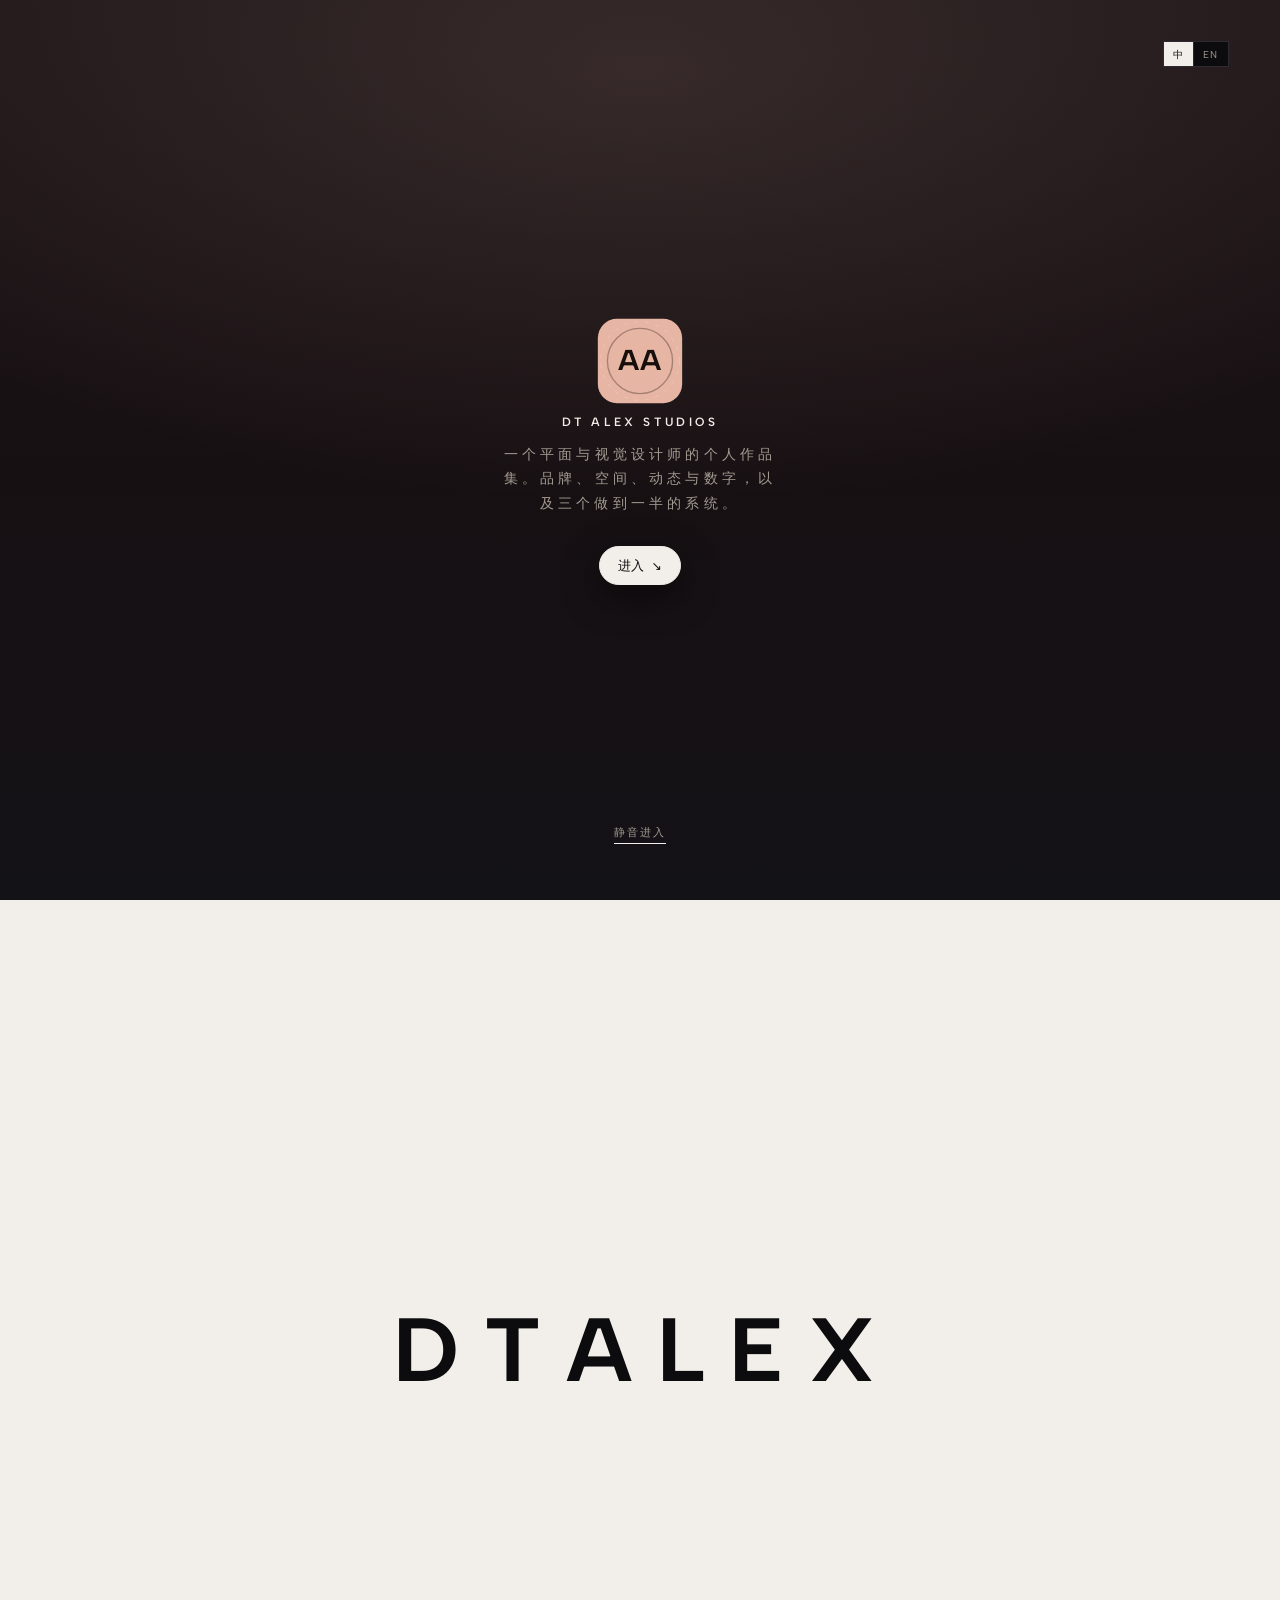
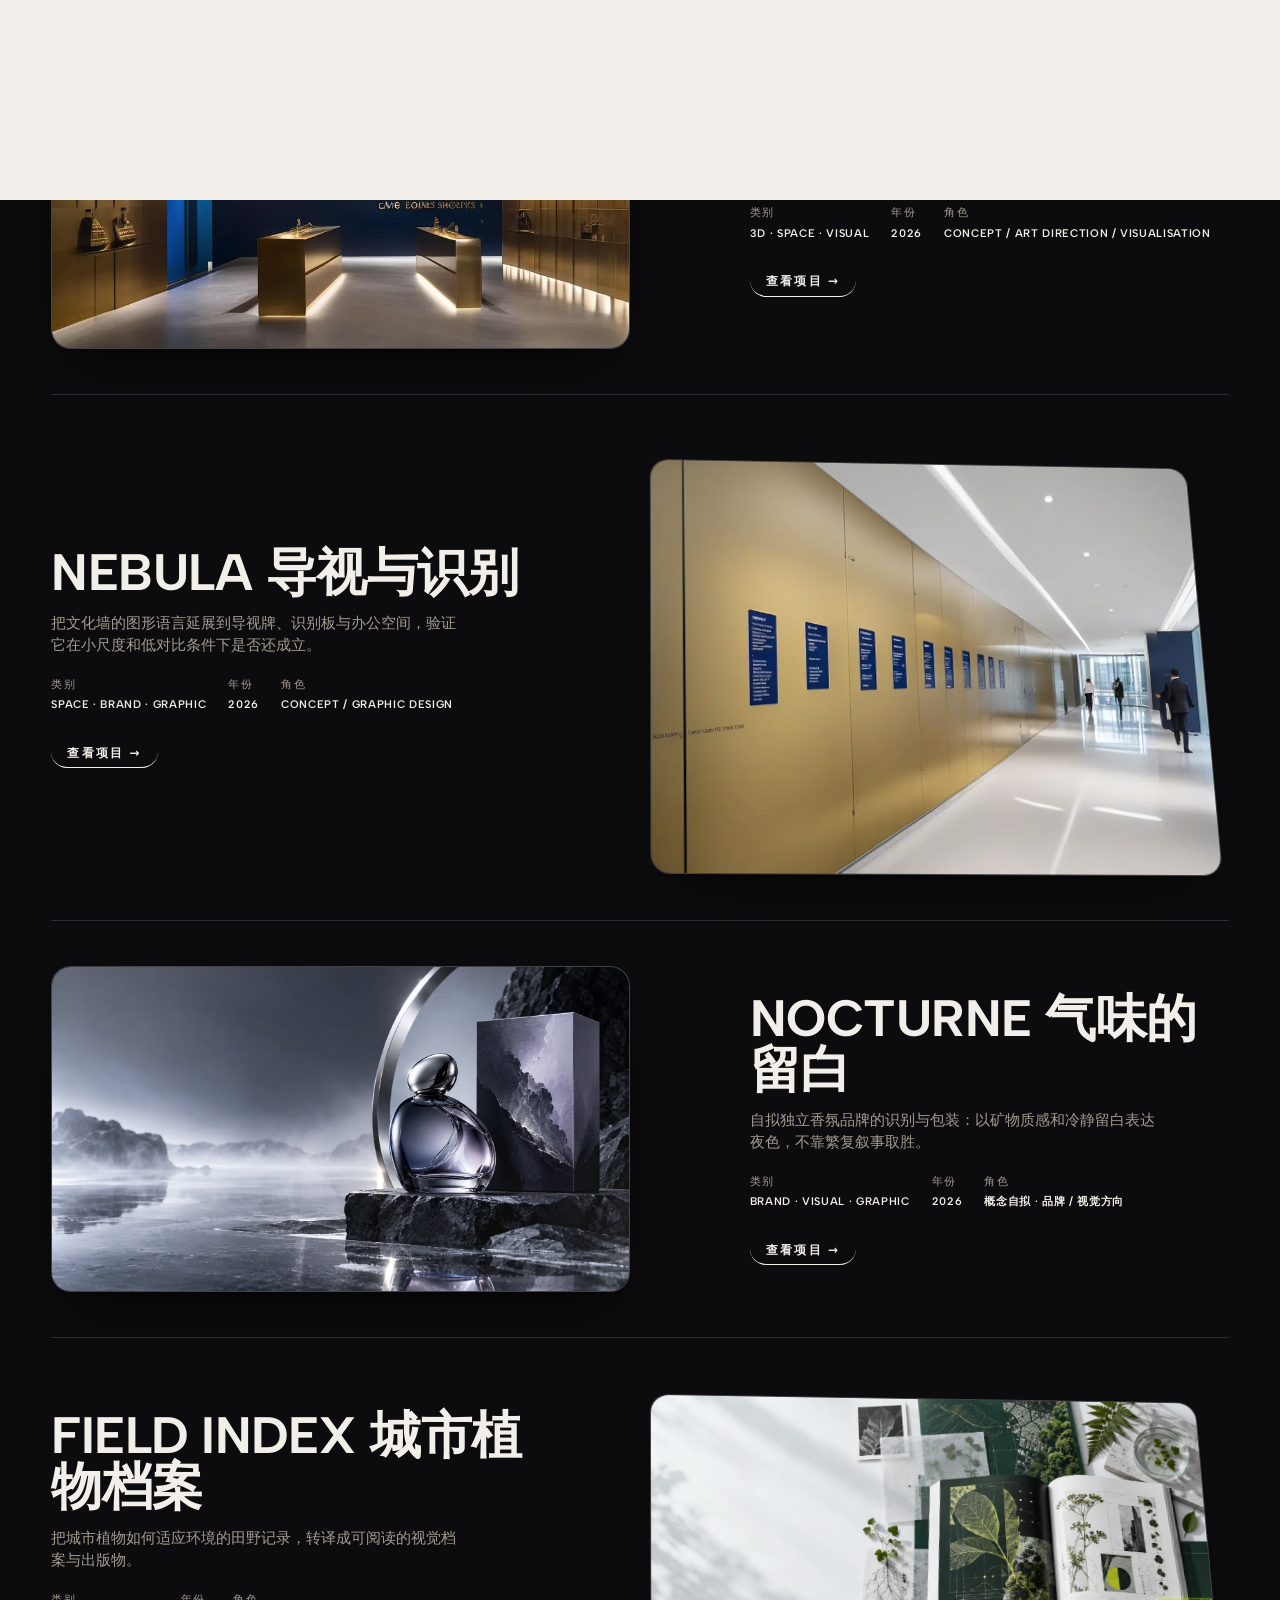
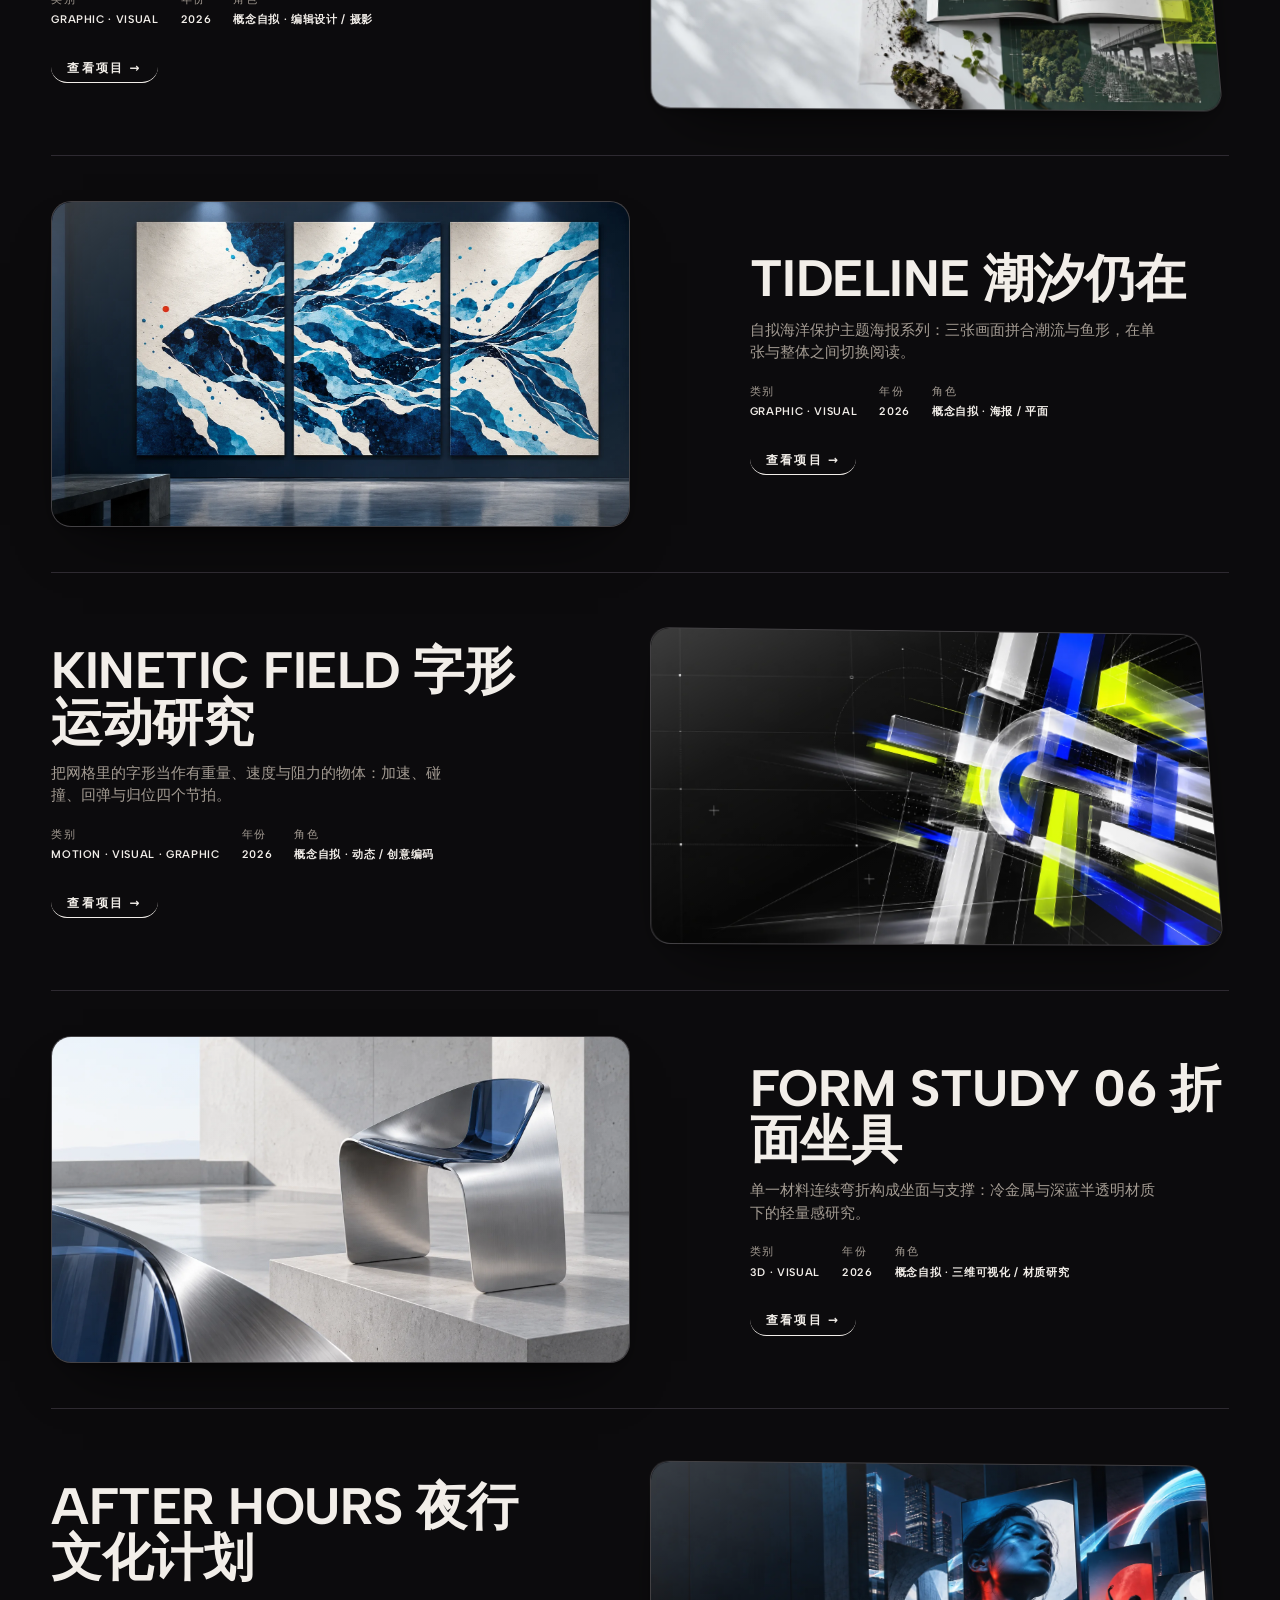
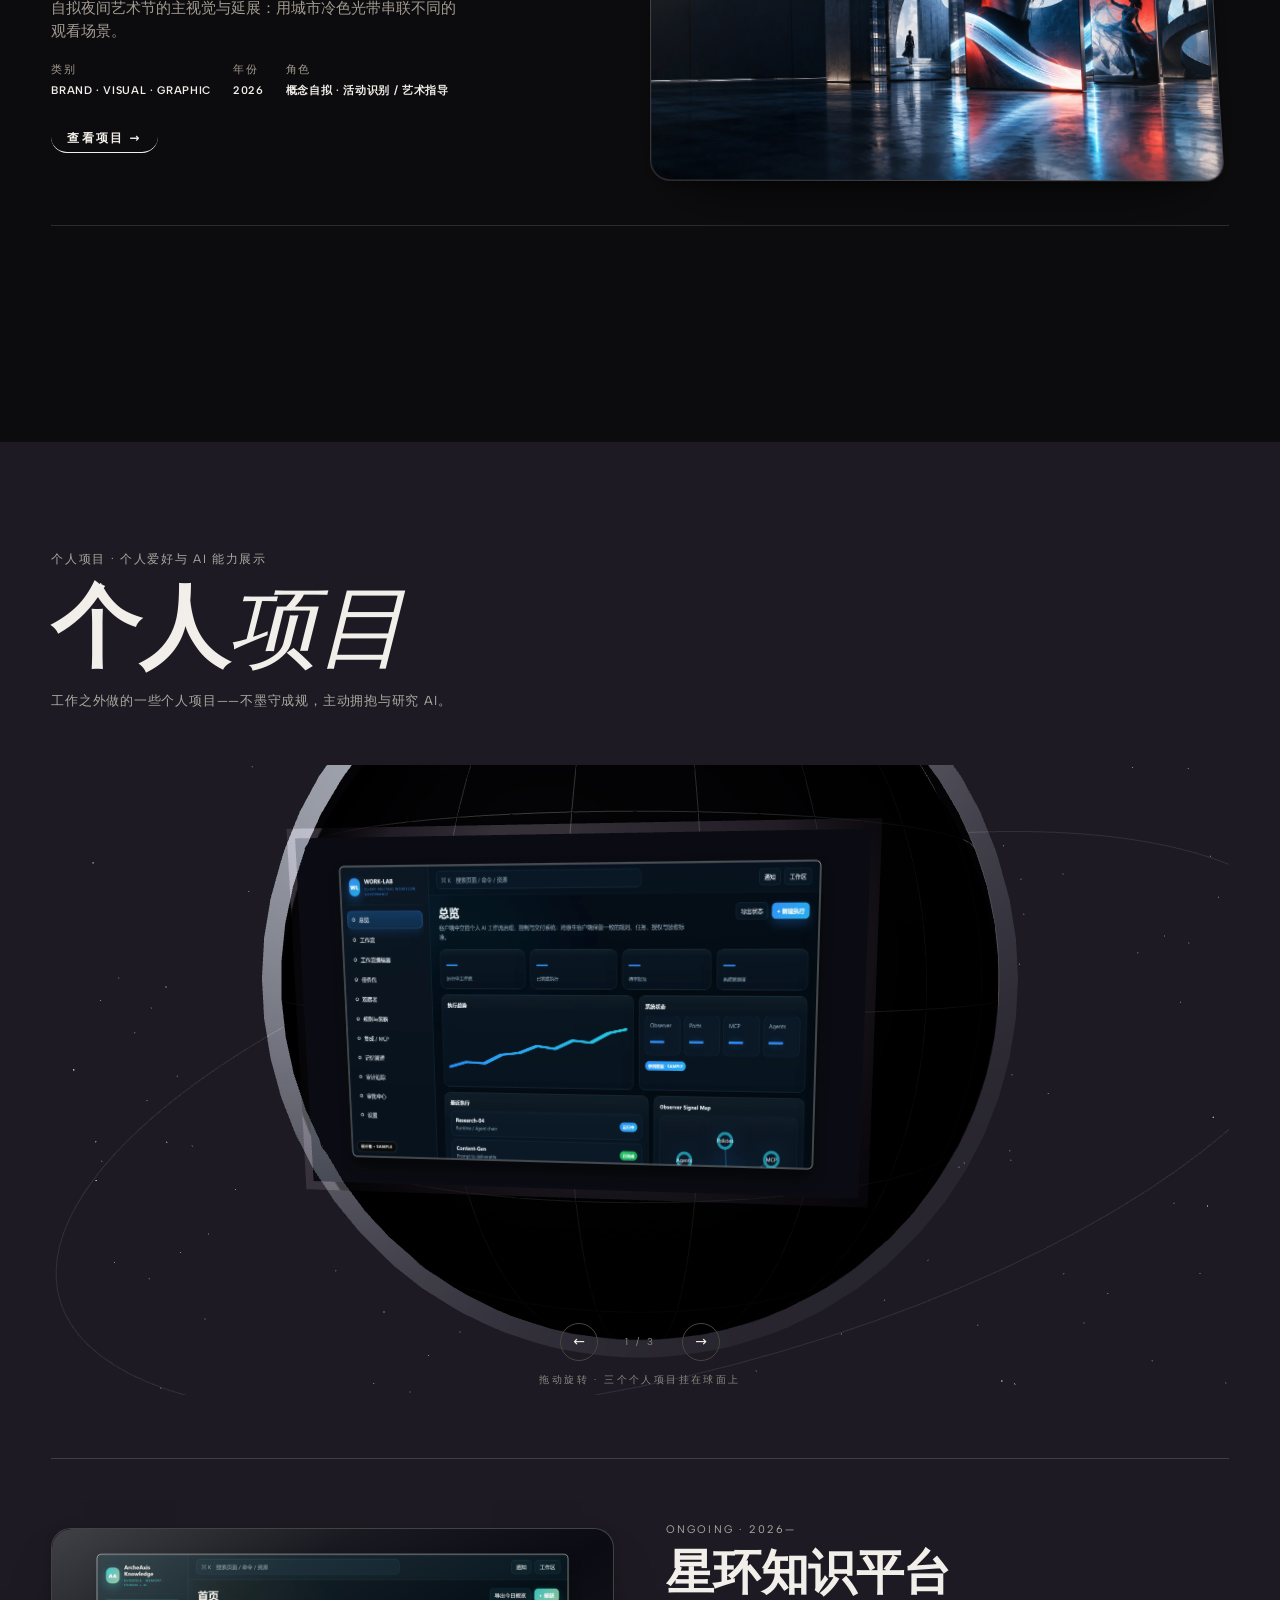
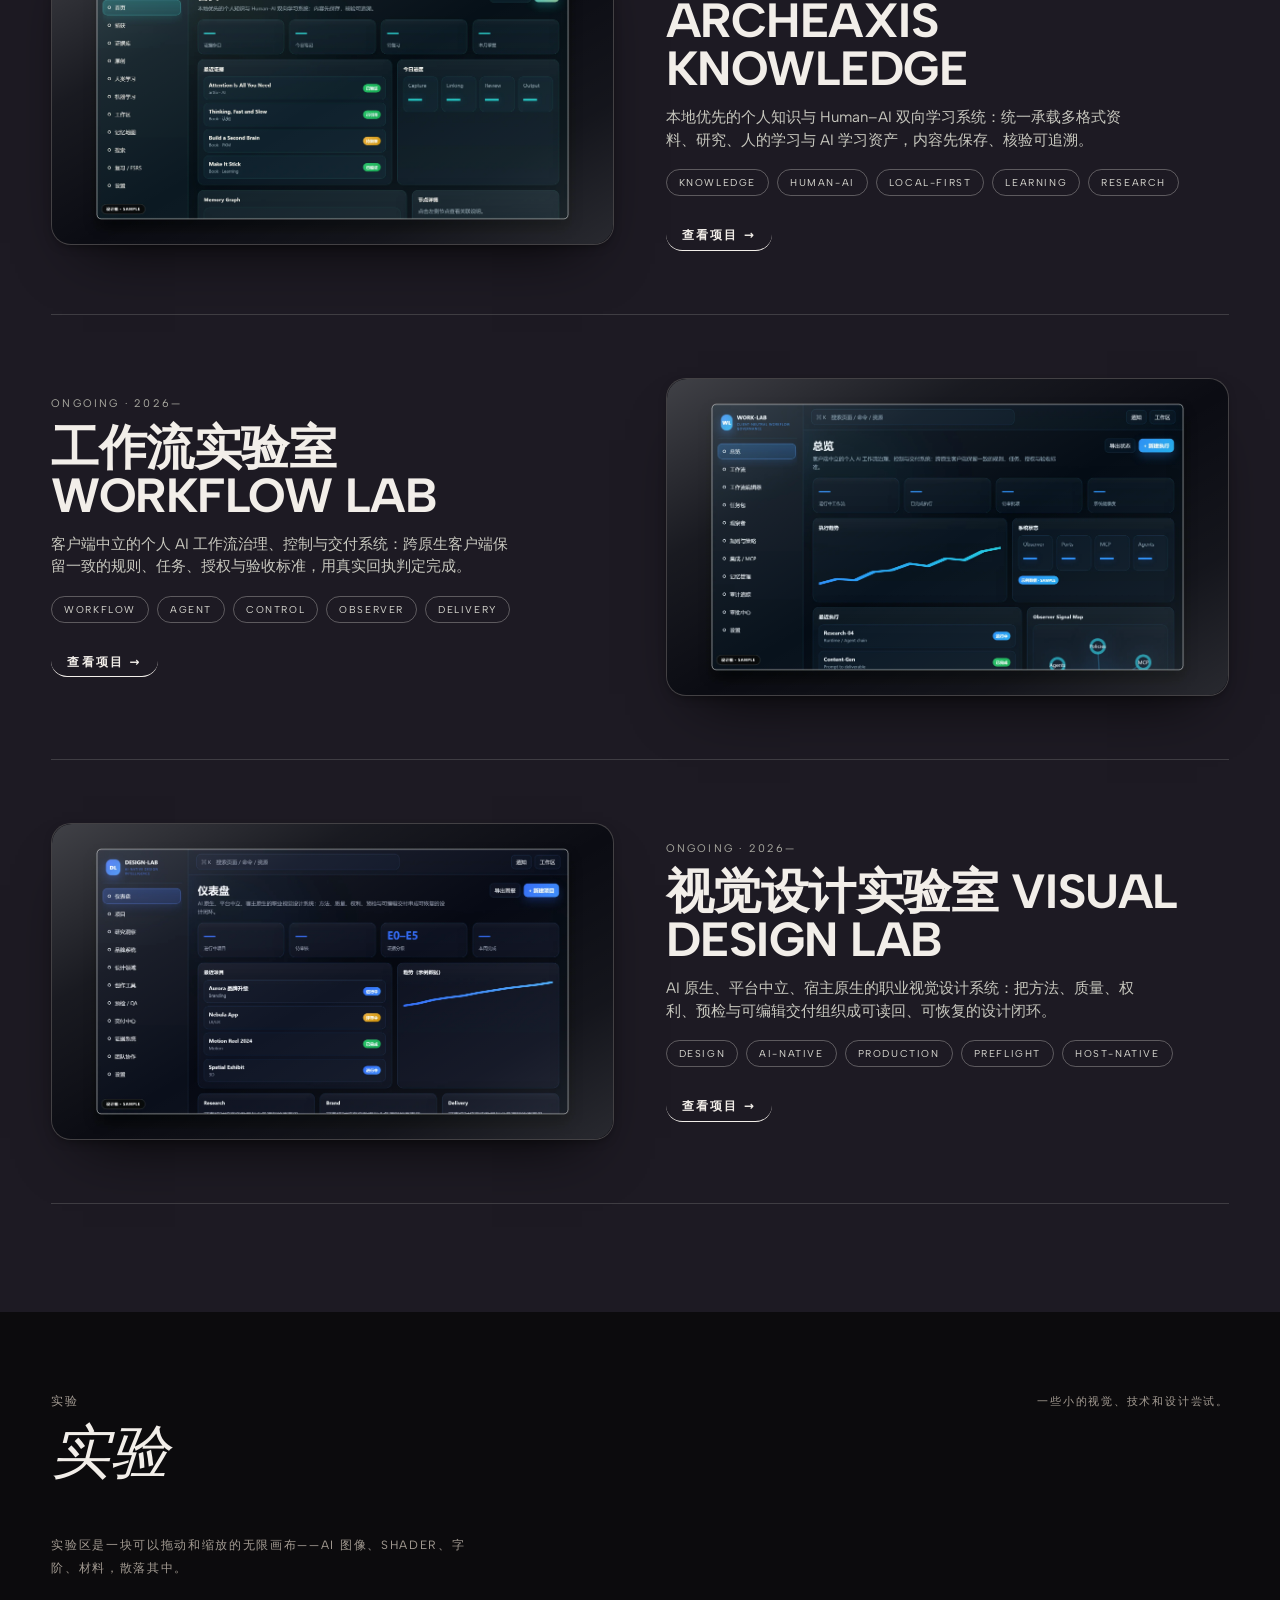
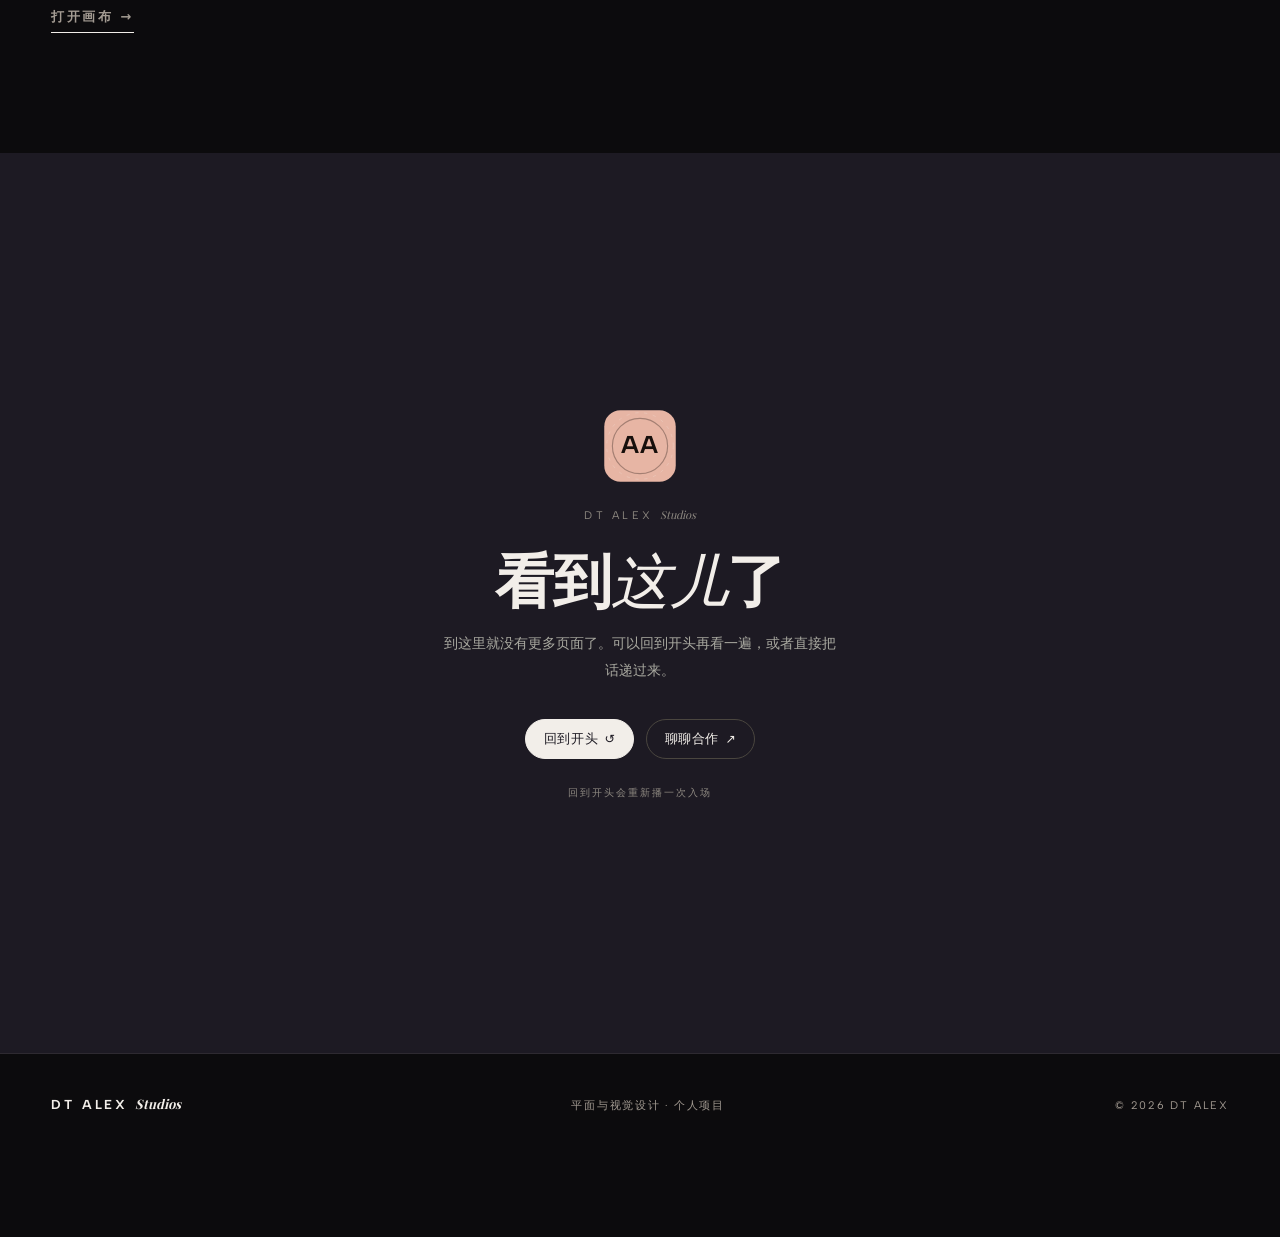
==== site-unseen/index.html @ 764a9a4c "作品集站点 site-unseen：纯静态首版 十个案例（三个自研系统 + 八个自定概念）共用一个详情渲染器，内容模型、 中英配对与素材真实尺寸集中在 js/data.js 单源；页面不引用任何外部子" ====
<!DOCTYPE html>
<html lang="zh-CN">
<head>
<meta charset="UTF-8" />
<meta name="viewport" content="width=device-width, initial-scale=1" />
<title>DT ALEX STUDIOS — Graphic &amp; Visual Design · Personal Portfolio</title>
<meta name="description" content="DT ALEX STUDIOS：平面与视觉设计作品集。品牌、平面、空间、动态与数字设计，以及 星环知识平台 ArcheAxis Knowledge / 工作流实验室 Workflow Lab / 视觉设计实验室 Visual Design Lab 三个个人项目。" />
  <meta property="og:type" content="website" />
  <meta property="og:site_name" content="DT ALEX STUDIOS" />
  <meta property="og:title" content="DT ALEX STUDIOS — Graphic &amp;amp; Visual Design · Personal Portfolio" />
  <meta property="og:description" content="DT ALEX STUDIOS — 平面与视觉设计师的作品集：品牌、平面、空间、动态与数字设计，另有 星环知识平台 ArcheAxis Knowledge / 工作流实验室 Workflow Lab / 视觉设计实验室 Visual Design Lab 三个自研系统。" />
  <meta name="twitter:card" content="summary" />
  <meta name="twitter:title" content="DT ALEX STUDIOS — Graphic &amp;amp; Visual Design · Personal Portfolio" />
  <meta name="twitter:description" content="DT ALEX STUDIOS — 平面与视觉设计师的作品集：品牌、平面、空间、动态与数字设计，另有 星环知识平台 ArcheAxis Knowledge / 工作流实验室 Workflow Lab / 视觉设计实验室 Visual Design Lab 三个自研系统。" />
<meta name="theme-color" content="#0C0B0D" />
<link rel="icon" href="data:image/svg+xml,%3Csvg xmlns='http://www.w3.org/2000/svg' viewBox='0 0 32 32'%3E%3Crect width='32' height='32' fill='%23f2eee9'/%3E%3Ctext x='16' y='22' font-family='Helvetica,Arial' font-size='15' font-weight='700' text-anchor='middle' fill='%23111'%3EDT%3C/text%3E%3C/svg%3E" />
<link rel="stylesheet" href="assets/fonts/fonts.css" />
<link rel="stylesheet" href="css/studios-unseen.css" />
<script src="js/lang-boot.js"></script>
</head>
<body>
  <noscript><div class="nojs">
    <p class="t-zh">这个作品集用脚本渲染作品清单与案例正文。禁用脚本时，可以直接从下面的链接进入各页：</p>
    <p class="t-en">This portfolio renders its work list and case text with JavaScript. With scripts disabled, you can still open the pages directly:</p>
    <ul>
      <li><a href="projects.html"><span class="t-zh">全部作品</span><span class="t-en">All work</span></a></li>
      <li><a href="project.html?id=aaos"><span class="t-zh">星环知识平台 ArcheAxis Knowledge</span><span class="t-en">ArcheAxis Knowledge</span></a></li>
      <li><a href="project.html?id=work-lab"><span class="t-zh">工作流实验室 Workflow Lab</span><span class="t-en">Workflow Lab</span></a></li>
      <li><a href="project.html?id=design-lab"><span class="t-zh">视觉设计实验室 Visual Design Lab</span><span class="t-en">Visual Design Lab</span></a></li>
      <li><a href="labs.html"><span class="t-zh">实验场</span><span class="t-en">Labs</span></a></li>
      <li><a href="about.html"><span class="t-zh">关于</span><span class="t-en">About</span></a></li>
      <li><a href="contact.html"><span class="t-zh">联系</span><span class="t-en">Contact</span></a></li>
    </ul>
  </div></noscript>

<a class="skip" href="#main"><span class="t-zh">跳到主要内容</span><span class="t-en">Skip to content</span></a>


<main id="main">
  <!-- HERO / WORLD -->
  <section class="hero" id="top" aria-label="DT ALEX World">
    <canvas id="stage" class="stage" aria-hidden="true"></canvas>
    <div class="world" id="world" aria-hidden="true"></div>
    <div class="hwords">
      <p class="kicker">Brand · Graphic · Space · Motion</p>
      <h1 class="display xl lockup">DT ALEX<br /><em>Studios</em></h1>
      <p class="hsub"><span class="t-zh">平面与视觉设计师</span><span class="t-en">Graphic &amp; Visual Designer</span></p>
      <div class="htags">
        <span class="htag">Graphic</span><span class="htag">Brand</span>
        <span class="htag">3D</span><span class="htag">Motion</span><span class="htag">Digital</span>
      </div>
      <div class="hcta">
        <a class="pill pill--solid" href="#work"><span class="t-zh">查看精选作品</span><span class="t-en">View selected work</span> <span class="pill__ic">↘</span></a>
        <span class="hint"><span class="t-zh">拖动以浏览</span><span class="t-en">Drag to explore</span></span>
      </div>
    </div>
    <!-- 底部居中描边跑马灯：三份相同文案，平移 1/3 无缝接上。
         每份内部仍走 t-zh/t-en 配对，否则 EN 模式下会漏出中文。 -->
    <a class="hero__marquee" href="labs.html" aria-label="实验场 / Labs">
      <span class="mq" aria-hidden="true">
        <span><span class="t-zh">实验场 · 3D 与动态研究</span><span class="t-en">Labs · 3D &amp; motion studies</span></span>
        <span><span class="t-zh">实验场 · 3D 与动态研究</span><span class="t-en">Labs · 3D &amp; motion studies</span></span>
        <span><span class="t-zh">实验场 · 3D 与动态研究</span><span class="t-en">Labs · 3D &amp; motion studies</span></span>
      </span>
    </a>
  </section>
  <section class="sec" aria-label="Statement" style="padding-top:60px">
    <div class="wrap">
      <h2 class="display m" data-reveal><span class="t-zh">平面与<br /><em>视觉设计</em></span><span class="t-en">Graphic &amp;<br /><em>Visual Design</em></span></h2>
      <div style="display:flex;flex-wrap:wrap;gap:20px;justify-content:space-between;margin-top:30px">
        <p class="tag" style="max-width:46ch;line-height:1.9" data-reveal><span class="t-zh">品牌、平面、空间与部分数字设计。工作之外研究 3D、动态影像、软件与 AI。</span><span class="t-en">Brand, graphic, spatial and part of digital design. Outside work I study 3D, motion imagery, software and AI.</span></p>
        <p class="meta" data-reveal><span class="t-zh">现居中国 · 面向全球工作 · 2026</span><span class="t-en">Based in China · Working worldwide · 2026</span></p>
      </div>
    </div>
  </section>

  <!-- SELECTED WORK -->
  <section class="sec sw" id="work" aria-label="Selected work">
    <div class="wrap head" data-reveal>
      <div>
        <div class="tag"><span class="t-zh">精选作品</span><span class="t-en">Selected Work</span></div>
        <h2 class="display l" style="margin-top:10px"><span class="t-zh">精选<em>作品</em></span><span class="t-en">Selected <em>Work</em></span></h2>
      </div>
      <p class="meta"><span id="swCount">08</span> <span class="t-zh">个项目 · 2026</span><span class="t-en">projects · 2026</span></p>
    </div>
    <div class="wrap" id="swList"></div>
  </section>

  <!-- PERSONAL PROJECTS -->
  <section class="personal" id="projects" aria-label="Personal projects">
    <div class="wrap" style="padding-top:clamp(80px,12vh,140px)">
      <div data-reveal>
        <div class="tag" style="color:#A9A9A0"><span class="t-zh">个人项目 · 个人爱好与 AI 能力展示</span><span class="t-en">Personal Projects · hobby &amp; AI capability</span></div>
        <h2 class="display l" style="margin:10px 0 22px"><span class="t-zh">个人<em>项目</em></span><span class="t-en">Personal <em>Projects</em></span></h2>
        <p class="pnote"><span class="t-zh">工作之外做的一些个人项目——不墨守成规，主动拥抱与研究 AI。</span><span class="t-en">Things I make outside my design work — unwilling to follow convention, actively embracing and studying AI.</span></p>
      </div>
      <div class="porbit" id="porbit">
        <canvas id="psphere" class="psphere" aria-hidden="true"></canvas>
        <div class="porbit__nav">
          <button type="button" class="orbbtn" id="orbPrev" aria-label="上一个项目">←</button>
          <span class="orbidx" id="orbIdx" aria-live="polite">1 / 3</span>
          <button type="button" class="orbbtn" id="orbNext" aria-label="下一个项目">→</button>
        </div>
        <p class="porbit__hint"><span class="t-zh">拖动旋转 · 三个个人项目挂在球面上</span><span class="t-en">Drag to rotate · the three personal projects sit on the sphere</span></p>
      </div>
    </div>
    <div class="wrap" style="padding-bottom:clamp(80px,12vh,140px)"><div id="personalList"></div></div>
  </section>

  <!-- EXPERIMENTS TEASER -->
  <section class="sec" aria-label="Experiments" style="padding:80px 0 120px">
    <div class="wrap head" data-reveal>
      <div>
        <div class="tag"><span class="t-zh">实验</span><span class="t-en">Experiments</span></div>
        <h2 class="display m" style="margin-top:10px"><span class="t-zh"><em>实验</em></span><span class="t-en"><em>Experiments</em></span></h2>
      </div>
      <p class="meta"><span class="t-zh">一些小的视觉、技术和设计尝试。</span><span class="t-en">Small visual, technical and design attempts.</span></p>
    </div>
    <div class="wrap" data-reveal>
      <p class="tag" style="max-width:52ch;line-height:1.9"><span class="t-zh">实验区是一块可以拖动和缩放的无限画布——AI 图像、Shader、字阶、材料，散落其中。</span><span class="t-en">The experiment area is an infinite canvas you can drag and zoom — AI imagery, shaders, type scales and materials scattered across it.</span></p>
      <p style="margin-top:26px"><a class="navbtn" style="font-size:13px;letter-spacing:.2em;text-transform:uppercase;font-weight:600;border-bottom:1px solid var(--ink);padding-bottom:6px" href="labs.html"><span class="t-zh">打开画布 →</span><span class="t-en">Open the canvas →</span></a></p>
    </div>
  </section>
  <!-- 结束页：与开屏门同一套构图，可循环回到开头 -->
  <section class="coda" id="coda" aria-label="结束页">
    <div class="coda__inner" data-reveal>
      <svg class="gate__mark" viewBox="0 0 96 96" role="img" aria-label="DT ALEX STUDIOS">
        <rect x="4" y="4" width="88" height="88" rx="20" fill="#E7B5A4"/>
        <circle cx="48" cy="48" r="34" fill="none" stroke="#170F0C" stroke-width="1.4" opacity=".32"/>
        <circle cx="48" cy="48" r="41" fill="none" stroke="#F2EEE9" stroke-width="1" opacity=".28" stroke-dasharray="4 7"/>
        <text x="48" y="57" text-anchor="middle" font-family="Albert Sans,Helvetica,Arial,sans-serif" font-size="30" font-weight="700" fill="#170F0C" letter-spacing="1">AA</text>
      </svg>
      <p class="coda__k">DT ALEX <em>Studios</em></p>
      <h2 class="display m coda__t"><span class="t-zh">看到<em>这儿</em>了</span><span class="t-en">That&rsquo;s <em>the end</em></span></h2>
      <p class="coda__p"><span class="t-zh">到这里就没有更多页面了。可以回到开头再看一遍，或者直接把话递过来。</span><span class="t-en">Nothing past this point. Go back to the start and walk through it again, or just send the word over.</span></p>
      <div class="coda__acts">
        <button type="button" class="pill pill--solid" id="codaReplay"><span class="t-zh">回到开头</span><span class="t-en">Back to start</span> <span class="pill__ic" aria-hidden="true">↺</span></button>
        <a class="pill" href="contact.html"><span class="t-zh">聊聊合作</span><span class="t-en">Start a conversation</span> <span class="pill__ic" aria-hidden="true">↗</span></a>
      </div>
      <p class="coda__hint"><span class="t-zh">回到开头会重新播一次入场</span><span class="t-en">Back to start replays the opening</span></p>
    </div>
  </section>
</main>

<footer class="foot">
  <p class="fbrand">DT ALEX <em>Studios</em></p>
  <p class="fmeta"><span class="t-zh">平面与视觉设计 · 个人项目</span><span class="t-en">Graphic &amp; Visual Design · Personal Projects</span></p>
  <p class="fmeta">© 2026 DT ALEX</p>
</footer>

<script src="assets/js/vendor/three.min.js"></script>
<script src="js/data.js"></script>
<script src="js/en-copy.js"></script>
<script src="js/core.js"></script>
<script src="js/scene.js"></script>
<script>
(function () {
  "use strict";
  var D = window.DTS, H = window.DT, L = H.L;

  /* ---------- HERO 舞台：WebGL 优先，失败则回退 CSS 2.5D ---------- */
  /* 一列**叠放**的苹果玻璃卡片，像桌上一摞文件：
     卡片叠加在一块、放大、横向占据一半为止。
     这里只给参数，位置由 scene.js 的 place() 算：
     cx 列中心 · top/bottom 列的上下边界 · wFrac 单张占屏宽（0.46 ≈ 半屏）
     · overlap 每张被上一张压住的比例 · zStep 前后间距（必须 > 厚度，否则后一张
       的本体会穿过前一张的画面）· depth 厚度 · radius 圆角。
     overlap 0.70 是"上下间距再大一点"后的解：卡高 349px、每张露出 105px
     （原来 0.76 只露 88px）。depth 0.18 + zStep 0.30：厚度加倍，前后间距必须
     大于厚度，否则后一张的本体会穿过前一张的画面。
     wMax 0.48 是抽出那张的横向天花板：命中那张会被抬到整摞最前面、放大 14%、
     带过冲和倾角，指针视差还会把它往屏外推——实测不夹的话最右一张出画 16px、
     最上一张顶进 60px 的导航条。夹在 48% 后左右各留十几像素，"更近"交给
     深度、倾角、接触阴影和扫光去表达。指针换到别张时它自己蓄力、再插回列里。
     没进英雄场的两张仍在作品列表、索引层和详情页里。 */
  var HERO_COLUMN = { n: 5, cx: 0.745, top: 0.08, bottom: 0.915,
                      wFrac: 0.46, wMax: 0.465, overlap: 0.70,
                      zStep: 0.30, depth: 0.18, radius: 0.16 };

  var stageItems = (function () {
    var seen = {}, picks = [];
    /* 英雄场不进 NEBULA 导视那张空间渲染。
       案例本身照旧（列表、索引、详情页都在），只是不进英雄场。 */
    var OFF_STAGE = { "nebula-wayfinding": 1 };
    D.work.forEach(function (w) {
      if (OFF_STAGE[w.slug] || !w.cover || seen[w.cover]) return;
      seen[w.cover] = 1; picks.push(w);
    });
    return picks.slice(0, HERO_COLUMN.n).map(function (w) {
      /* 比例按图片真实尺寸算，不写死 16/9：现在这五张恰好都是 16:9，写死看不出来，
         但换一张别的比例的封面进英雄场就会静默裁切（CSS 回退那套已经先踩了，见下）。 */
      var dim = (D.IMGDIM && D.IMGDIM[w.cover]) || null;
      return { src: D.M(w.cover), ar: dim ? dim[0] / dim[1] : 16 / 9 };
    });
  })();
  /* 交给 core 的预加载清单：进度条显示的就是这几张 Hero 贴图的真实完成数 */
  window.DT_PRELOAD = stageItems.map(function (i) { return i.src; });

  var hero = document.querySelector(".hero");
  var webglOn = false;
  try {
    if (window.DTSCENE && stageItems.length) {
      DTSCENE.start({ host: hero, canvas: document.getElementById("stage"),
                      items: stageItems, column: HERO_COLUMN });
      webglOn = true;
    }
  } catch (e) { webglOn = false; }

  if (webglOn) {
    hero.classList.add("webgl-on");
  } else {
    /* CSS 回退：保留原 2.5D 浮层 */
    var world = document.getElementById("world");
    var spots = [
      { left: "56%", top: "7%",  w: "17vw", r: -5, z: 2 },
      { left: "79%", top: "28%", w: "14vw", r: 4,  z: 3 },
      { left: "7%",  top: "5%",  w: "15vw", r: 6,  z: 1 },
      { left: "70%", top: "63%", w: "16vw", r: -4, z: 2 },
      { left: "84%", top: "84%", w: "12vw", r: 5,  z: 1 },
      { left: "3%",  top: "80%", w: "13vw", r: -7, z: 1 }
    ];
    var items = [];
    var seenC = {};
    D.work.forEach(function (w) { if (w.cover && !seenC[w.cover]) { seenC[w.cover] = 1; items.push(w); } });
    items.slice(0, 6).forEach(function (it, i) {
      var s = spots[i % spots.length];
      var el = document.createElement("div");
      el.className = "wo";
      /* 框按图片真实比例留，不写死 4/3：封面基本都是 16:9，套进 4:3 的框再
         object-fit:cover，等于上下各切掉一块（可见高度只剩 75%）。*/
      var dim = (D.IMGDIM && D.IMGDIM[it.cover]) || null;
      var ar = dim ? (dim[0] / dim[1]).toFixed(4) : "1.7778";
      el.style.cssText = "left:" + s.left + ";top:" + s.top + ";width:" + s.w + ";aspect-ratio:" + ar + ";z-index:" + s.z;
      el.dataset.rot = s.r; el.dataset.depth = (s.z || 1);
      el.innerHTML = '<img src="' + D.M(it.cover) + '" alt="" loading="lazy" />';
      el.style.transform = "rotate(" + s.r + "deg)";
      world.appendChild(el);
    });
    if (H.FINE && !H.REDUCED) {
      var depth = Array.prototype.slice.call(world.children);
      var mx = 0, my = 0, tx = 0, ty = 0;
      document.addEventListener("mousemove", function (e) {
        tx = (e.clientX / window.innerWidth - 0.5);
        ty = (e.clientY / window.innerHeight - 0.5);
      });
      (function raf() {
        mx += (tx - mx) * 0.05; my += (ty - my) * 0.05;
        depth.forEach(function (el) {
          var d = parseFloat(el.dataset.depth) || 1;
          el.style.transform = "rotate(" + (el.dataset.rot || 0) + "deg) translate3d(" + (mx * 14 * d) + "px," + (my * 10 * d) + "px,0)";
        });
        requestAnimationFrame(raf);
      })();
    }
  }

  /* ---------- SELECTED WORK ---------- */
  var sw = D.work; /* 2 条自拟空间概念 + 6 条概念案例，顺序即杂志节奏 */
  document.getElementById("swCount").textContent = String(sw.length).padStart(2, "0");
  var list = document.getElementById("swList");
  sw.forEach(function (it, i) {
    var flip = i % 2 === 1 ? " flip" : "";
    var cat = (it.category || []).join(" · ");
    var visual = it.cover
      ? '<div class="swimg">' + H.imgHtml(D.M(it.cover), it.full || it.title) + "</div>"
      : '<div class="swimg"><div class="empty-slot"><span class="t-zh">待补真实作品</span><span class="t-en">Slot awaiting real work</span></div></div>';
    var el = document.createElement("article");
    el.className = "switem" + flip;
    el.setAttribute("data-reveal", "");
    el.innerHTML =
      visual +
      '<div class="swtxt">' +
      '<div class="t">' + H.titleOf(it) + "</div>" +
      '<p class="one">' + H.enOf(it, "one") + "</p>" +
      '<div class="swmeta">' +
      "<span>" + L.t("类别", "Category") + "<b>" + cat + "</b></span>" +
      "<span>" + L.t("年份", "Year") + "<b>" + it.year + "</b></span>" +
      "<span>" + L.t("角色", "Role") + "<b>" + H.enOf(it, "role") + "</b></span>" +
      (it.truth === "placeholder" ? '<span class="slotnote">' + L.t("待补真实作品", "Slot awaiting real work") + "</span>" : "") +
      "</div>" +
      '<a class="swcta" href="project.html?id=' + it.slug + '">' + L.t("查看项目 →", "View project →") + "</a>" +
      "</div>";
    list.appendChild(el);
  });
  /* 弯纸插值：与 projects 共用 core.js 的同一套 paperTilt */
  DT.paperTilt("#swList .swimg", { center: 0.6, range: 0.55 });

  /* ---------- PERSONAL PROJECTS ---------- */
  var pl = document.getElementById("personalList");
  D.personal.forEach(function (p) {
    var el = document.createElement("article");
    el.className = "pp";
    el.setAttribute("data-reveal", "");
    el.innerHTML =
      '<div class="ppimg"><img src="' + D.M(p.cover) + '" alt="' + (p.full || p.name) + '" loading="lazy" /></div>' +
      '<div class="pptxt">' +
      '<div class="k">' + p.status + " · " + p.year + "</div>" +
      '<div class="n">' + H.enOf(p, "full") + "</div>" +
      '<p class="one">' + H.enOf(p, "one") + "</p>" +
      '<div class="flags">' + p.tags.map(function (t) { return "<span>" + t + "</span>"; }).join("") + "</div>" +
      '<a class="ppcta" href="project.html?id=' + p.slug + '">' + L.t("查看项目 →", "View project →") + "</a>" +
      "</div>";
    pl.appendChild(el);
  });

  /* ---------- 深色带：线框球体世界（参考站 /world/ 手法） ---------- */
  (function () {
    var band = document.querySelector(".personal");
    var orbit = document.getElementById("porbit");
    if (!window.DTSCENE || !band || !orbit) return;
    orbit.classList.add("on");          // 先给出布局，否则 sphere 量到的宿主尺寸是 0
    try {
      var handle = DTSCENE.sphere({
        host: orbit,
        canvas: document.getElementById("psphere"),
        items: D.personal.map(function (p) { return { src: D.M(p.cover), w: 4.6 }; })
      });
      band.classList.add("sphere-on");

      /* prev / next：显式导航 + 计数器，键盘可用 */
      var total = D.personal.length, cur = 0;
      var idxEl = document.getElementById("orbIdx");
      function show(i) { cur = i; idxEl.textContent = (i + 1) + " / " + total; }
      document.getElementById("orbPrev").addEventListener("click", function () { show(handle.goTo(cur - 1)); });
      document.getElementById("orbNext").addEventListener("click", function () { show(handle.goTo(cur + 1)); });
      show(0);
    } catch (e) {
      orbit.classList.remove("on");     // 无 WebGL 时整块舞台收起，保持纯深色带
    }
  })();

  /* 揭示动画交给 core 的 IntersectionObserver */
  var els = document.querySelectorAll("[data-reveal]");
  els.forEach(function (el) {
    if (H.REDUCED) el.classList.add("in");
  });

  /* ---------- 结束页 → 开屏门：循环 ---------- */
  document.getElementById("codaReplay").addEventListener("click", function () {
    H.replayGate();
  });
})();
</script>
</body>
</html>
---- site-unseen/assets/fonts/fonts.css ----
/* 自托管开源字体
   Albert Sans  · SIL OFL 1.1 · variable wght 100–900（含真斜体）
   Playfair Display · SIL OFL 1.1 · variable wght 400–900（本地仅有正体文件，
   斜体由浏览器合成 oblique；如需真斜体须补 PlayfairDisplay-Italic 的 woff2）
   许可证全文见同目录 OFL.txt */
@font-face {
  font-family: "Albert Sans";
  font-style: normal;
  font-weight: 100 900;
  font-display: swap;
  src: url("./AlbertSans-VariableFont_wght.woff2") format("woff2");
}
@font-face {
  font-family: "Albert Sans";
  font-style: italic;
  font-weight: 100 900;
  font-display: swap;
  src: url("./AlbertSans-Italic-VariableFont_wght.woff2") format("woff2");
}
@font-face {
  font-family: "Playfair Display";
  font-style: normal;
  font-weight: 400 900;
  font-display: swap;
  src: url("./playfair-display-latin.woff2") format("woff2");
  unicode-range: U+0000-00FF, U+0131, U+0152-0153, U+02BB-02BC, U+02C6, U+02DA, U+02DC, U+0304, U+0308, U+0329, U+2000-206F, U+20AC, U+2122, U+2191, U+2193, U+2212, U+2215, U+FEFF, U+FFFD;
}
@font-face {
  font-family: "Playfair Display";
  font-style: normal;
  font-weight: 400 900;
  font-display: swap;
  src: url("./playfair-display-latin-ext.woff2") format("woff2");
  unicode-range: U+0100-02BA, U+02BD-02C5, U+02C7-02CC, U+02CE-02D7, U+02DD-02FF, U+0304, U+0308, U+0329, U+1D00-1DBF, U+1E00-1E9F, U+1EF2-1EFF, U+2020, U+20A0-20AB, U+20AD-20C0, U+2113, U+2C60-2C7F, U+A720-A7FF;
}
---- site-unseen/css/studios-unseen.css ----
/* ============================================================
   DT ALEX STUDIOS — unseen.co-inspired interactive portfolio
   dark editorial / warm-white ink / hairline structure
   ============================================================ */

/* 版式令牌取自参考站实测，色板按参考站的层级关系反相：
   亮底的 纸 #FAF6F4 / 白卡 #FFFFFF / 墨字 #212121 / 腮红 #EFE0D9
   → 暗底的 底 #0C0B0D / 面 #17151A / 字 #F2EEE9 / 强调 #E7B5A4
   正文 Neue Montreal 14.4px / 行高 21.6px / 字距 -0.36px；展示体 Saol Display（含斜体）。
   两款均为商用授权字体，此处按同族开源替代兜底：安装原字体后无需改任何代码。 */
:root{
  --paper:#0C0B0D;                              /* 页面底 */
  --white:#17151A;                              /* 抬起一层的纸面 */
  --ink:#F2EEE9;                                /* 正文色：暗底上的"墨" */
  --gray:#A39B92;
  --hair:#2E2A31;
  --mist:#131216;
  --blush:#1E1618;
  --line:1px solid var(--hair);
  /* 底部固定圆钮（左下索引 46 / 右下声音 53）占掉的那条带：
     离底偏移 + 钮高 + 余量。页面页脚、索引层列表、菜单社交行
     都必须让开这条带，否则内容"停"在钮底下。 */
  --chrome-b:calc(var(--pad) + 53px + 18px);
  /* 强调色仍是参考站那支腮红粉，但在暗底上要提亮；其上文字必须用深色 */
  --brand:#E7B5A4;
  --brand-ink:#170F0C;
  /* 深色专段（个人项目带 / 结束页 / 预加载）原本用 --paper 当文字色。
     暗色主题下 --paper 就是页面底色，写上去等于隐形；
     这三个面改用不随主题反相的 invert 令牌。 */
  --invert-bg:#1D1A23;
  --invert-fg:#F2EEE9;
  --invert-line:rgba(242,238,233,.16);
  /* 一块玻璃的三层：上沿内高光、整圈内边、下沿回光，外加两段落影（远端铺开、近端压死）。
     所有配图位共用这两个令牌，改一次全站跟着变——各处各写一份 box-shadow 的结果是
     后出现的规则把先写的整条覆盖掉（列表弯纸那条就吃掉了玻璃那份），质感忽有忽无。 */
  --glass-edge:inset 0 1px 0 rgba(255,255,255,.18),inset 0 0 0 1px rgba(255,255,255,.07),
               inset 0 -1px 0 rgba(255,255,255,.06);
  --glass-drop:0 30px 60px -32px rgba(0,0,0,.9),0 4px 12px -6px rgba(0,0,0,.7);
  --glass-drop-hi:0 46px 84px -34px rgba(0,0,0,.95),0 6px 18px -6px rgba(0,0,0,.75);
  --sans:"Neue Montreal","Albert Sans","PingFang SC","Microsoft YaHei",system-ui,sans-serif;
  --display:"Saol Display","Playfair Display","Noto Serif SC",Georgia,serif;
  --serif:"Saol Display","Playfair Display","Noto Serif SC",Georgia,serif;
  --pad:clamp(20px,4vw,56px);
  --ease:cubic-bezier(.22,1,.36,1);
  /* 参考站 timeline 用的 expo.inOut */
  --easeExpo:cubic-bezier(.87,0,.13,1);
  --easeSharp:cubic-bezier(.7,0,.3,1);
  --durU:.25s; --durS:.6s;
}

*{margin:0;padding:0;box-sizing:border-box}
html{scroll-behavior:smooth}
html.has-cursor,html.has-cursor *{cursor:none!important}
body{
  background:var(--paper);color:var(--ink);
  font-family:var(--sans);font-size:14.4px;line-height:1.5;
  -webkit-font-smoothing:antialiased;overflow-x:hidden;
}
::selection{background:var(--ink);color:var(--paper)}
a{color:inherit;text-decoration:none}
/* 手型写明确：舞台现在给了 cursor:grab（它能拖动），链接型卡片不能靠浏览器的
   默认行为去争——写死 pointer，兜底网格里的每一条都是 <a>，该是指针。 */
a[href]{cursor:pointer}
img{display:block;max-width:100%}
button{font-family:inherit;background:none;border:0;color:inherit;cursor:pointer}

.wrap{padding:0 var(--pad)}
.meta{font-size:11px;letter-spacing:.16em;text-transform:uppercase;color:var(--gray)}
.meta b{color:var(--ink);font-weight:600}

/* ---------- type scale ---------- */
.display{
  font-family:var(--sans);font-weight:700;line-height:.95;
  letter-spacing:-.02em;text-transform:uppercase;
  /* 单个长词（ARCHEAXIS）撑破容器是 240px 档横向溢出的唯一来源；
     anywhere 只在词放不下时才断词，正常换行行为不变 */
  overflow-wrap:anywhere;
}
.display.xl{font-size:clamp(64px,11vw,200px)}
.display.l{font-size:clamp(44px,7vw,120px)}
.display.m{font-size:clamp(30px,4.6vw,72px)}
/* 极窄档（分屏 / 窄窗口 / 折叠屏）：clamp 的下限本身就会撑破容器，
   240px 时 44px 字级的 ARCHEAXIS 宽 249px > 200px 内容盒，标题被迫逐字换行 */
.tag{font-size:12px;letter-spacing:.14em;text-transform:uppercase;color:var(--gray)}
.tag b{color:var(--ink);font-weight:600}

/* ---------- top bar ---------- */
/* z-index 必须压过全屏菜单(150)和索引模式(170)：否则门一开，
   顶栏的开关按钮自己被盖住，人就困在全屏层里出不来。
   但仍低于转场遮罩(180)/进入门(200)/预加载(220)，那三层要真的盖住一切。 */
.topbar{
  position:fixed;top:0;left:0;right:0;z-index:175;
  display:flex;align-items:center;justify-content:space-between;
  padding:18px var(--pad);mix-blend-mode:normal;
}
.topbar .logo{display:inline-flex;align-items:center;min-height:24px;font-size:13px;letter-spacing:.2em;text-transform:uppercase;font-weight:700}
/* 参考站词标是居中的。窄一点就收回左侧：右侧那组（4 个链接 + 圆钮 + 语言）
   在 1000px 以下会顶到居中的词标，宁可退回左对齐也不能重叠。 */
@media (min-width:1000px){
  .topbar .logo{position:absolute;left:50%;transform:translateX(-50%)}
}
.topbar .logo em{font-family:var(--serif);font-style:italic;font-weight:500;text-transform:none;letter-spacing:0}
/* margin-left:auto 不能省：宽屏下词标改成 position:absolute 后，
   space-between 只剩这一个 flex 子项，会被推到最左边。 */
.topbar .right{display:flex;gap:22px;align-items:center;margin-left:auto}
/* 窄屏顶栏：右侧那一组是不换行的 flex，实测固定 339px 宽（4 条文字链接 108 +
   菜单圆钮 53 + 中/EN 66 + 三段 22 间距），加上左右内距和词标，468px 才放得下。
   于是 430 起就顶出右边缘：实测顶栏 scrollWidth 448 / clientWidth 430，
   390 上"中"字块量到 391–403、"EN"422–438——整组语言切换在屏幕外，手机上点不到。
   body{overflow:hidden} 会传播到视口，整页的 scrollWidth 报 0——这种"被剪掉"在页面
   自己的横向溢出数值上是看不出来的，所以只能在顶栏这里让位。
   让掉的是重复的那份：菜单圆钮打开的全屏层里每条 D.nav 都在（.mrow 带编号 + 中英），
   圆钮和语言切换留在顶栏，窄屏上它们才是不能被挤掉的东西。 */
@media (max-width:520px){
  .topbar .right .navbtn{display:none}
}
.navbtn{display:inline-flex;align-items:center;min-height:24px;font-size:12px;letter-spacing:.14em;text-transform:uppercase;color:var(--gray);transition:color var(--durU)}
.topbar .navbtn:hover{color:var(--ink)}
.topbar .navbtn.on{color:var(--ink)}
body.top-solid .topbar{background:var(--paper);box-shadow:0 1px 0 var(--hair)}
.topbar{transition:background-color var(--durU) var(--ease)}

/* ---------- enter gate ---------- */
.gate{
  position:fixed;inset:0;z-index:200;
  /* 与英雄区同一块腮红场：门→首屏是同一个房间的连续过渡，
     而不是"一种底 → 突然换色"。参考站的门就是腮红底。 */
  background:
    radial-gradient(120% 80% at 50% 8%, rgba(231,181,164,.13) 0%, rgba(231,181,164,0) 60%),
    linear-gradient(180deg, var(--blush) 0%, #171013 52%, var(--mist) 100%);
  display:flex;align-items:center;justify-content:center;flex-direction:column;gap:28px;
  transition:transform 1s var(--easeSharp);
}
.gate.leave{transform:translateY(-100%)}
.gate .letters{display:flex;gap:clamp(6px,2vw,22px)}
.gate .letters span{
  font-size:clamp(56px,13vw,180px);font-weight:700;line-height:1;
  text-transform:uppercase;opacity:0;transform:translateY(40px);
  transition:opacity .7s var(--ease),transform .7s var(--ease);
}
.gate .letters span.show{opacity:1;transform:none}
.gate .gtitle.show{opacity:1}
.gate .gsub.show{opacity:1}

/* ---------- transition mask ---------- */
.mask{
  position:fixed;inset:0;z-index:180;background:var(--ink);color:var(--paper);
  display:flex;align-items:center;justify-content:center;gap:14px;
  transform:translateY(100%);pointer-events:none;
}
.mask span{font-size:clamp(30px,7vw,90px);font-weight:700;text-transform:uppercase;letter-spacing:.12em}
/* 参考站 timeline 实测：cover .6s / reveal .8s，都用 expo.inOut。
   .hold 让新页面在资源就绪前保持被遮住，避免"擦开一半还在加载"。 */
.mask.in{animation:maskIn .6s var(--easeExpo) forwards}
.mask.out{animation:maskOut .8s var(--easeExpo) forwards}
.mask.hold{transform:translateY(0);pointer-events:auto}
@keyframes maskIn{from{transform:translateY(100%)}to{transform:translateY(0)}}
@keyframes maskOut{from{transform:translateY(0)}to{transform:translateY(-100%)}}
@media (prefers-reduced-motion:reduce){
  .mask.in,.mask.out{animation:none}
  .mask.hold{display:none}
}

/* ---------- cursor ---------- */
.curdot,.curring{position:fixed;top:0;left:0;z-index:300;pointer-events:none;border-radius:50%;transform:translate(-50%,-50%)}
.curdot{width:5px;height:5px;background:var(--ink)}
.curring{
  width:34px;height:34px;border:1px solid var(--ink);opacity:.0;
  display:flex;align-items:center;justify-content:center;
  font-size:9px;letter-spacing:.12em;text-transform:uppercase;color:var(--paper);
  transition:width .25s,height .25s,opacity .25s,background .25s;
}
.curring.on{opacity:1}
.curring.label{background:var(--ink);color:var(--paper);width:62px;height:62px;border-radius:50%}

/* ---------- menu overlay ---------- */
.menu{
  position:fixed;inset:0;z-index:150;background:var(--paper);
  display:flex;flex-direction:column;justify-content:center;
  padding:0 var(--pad);clip-path:inset(0 0 100% 0);visibility:hidden;
  transition:clip-path .7s var(--easeSharp),visibility 0s .7s;
}
.menu.open{clip-path:inset(0 0 0% 0);visibility:visible;transition:clip-path .7s var(--easeSharp)}
.menu .mrow{
  display:flex;align-items:baseline;gap:clamp(14px,3vw,40px);
  padding:clamp(10px,2vh,22px) 0;border-bottom:var(--line);
  /* 参考站全屏菜单是 Saol Display 大字、约 90px、非全大写；
     原来用 5.4vw 粗体无衬线全大写，是整个 chrome 里最不像的一处。 */
  font-family:var(--display);font-size:clamp(38px,8.4vw,92px);font-weight:400;
  letter-spacing:-.02em;text-transform:none;
  transform:translateY(30px);opacity:0;transition:transform .6s var(--ease),opacity .6s;
}
.menu.open .mrow{transform:none;opacity:1}
.menu .mrow .num{font-size:12px;letter-spacing:.2em;color:var(--gray);font-weight:500}
.menu .mrow .sub{font-size:12px;letter-spacing:.16em;text-transform:uppercase;color:var(--gray);margin-left:auto}
.menu .mrow:hover .sub{color:var(--ink)}
.menu .mbottom{
  /* 下缘必须让开底部固定圆钮那条带（--chrome-b），否则社交行停在钮底下被压住。
     原来这里写死 30px，理由是"让开占位声明条"——那条已经删了，圆钮还在。 */
  margin-top:auto;padding:26px 0 var(--chrome-b);
  display:flex;flex-wrap:wrap;gap:20px 40px;
  justify-content:space-between;align-items:flex-end;
}
.menu .mcols{display:flex;flex-wrap:wrap;gap:14px 34px}
.menu .mcols a{display:inline-flex;align-items:center;min-height:24px;font-size:12px;letter-spacing:.14em;text-transform:uppercase;color:var(--gray);transition:color var(--durU)}
.menu .mcols a:hover{color:var(--ink)}

/* ---------- index mode ---------- */
.indexmode{
  position:fixed;inset:0;z-index:170;background:var(--paper);
  clip-path:inset(0 0 100% 0);visibility:hidden;overflow-y:auto;
  transition:clip-path .6s var(--easeSharp),visibility 0s .6s;
}
.indexmode.open{clip-path:inset(0 0 0% 0);visibility:visible;transition:clip-path .6s var(--easeSharp)}
.indexmode .ihead{display:flex;justify-content:space-between;align-items:baseline;padding:120px var(--pad) 8px}
.indexmode .ihead .close{display:inline-flex;align-items:center;min-height:24px;font-size:12px;letter-spacing:.16em;text-transform:uppercase;color:var(--gray)}
.indexmode .ihead .close:hover{color:var(--ink)}
.indexmode .irows{padding:0 var(--pad) var(--chrome-b);position:relative}
.indexmode .irow{
  display:grid;grid-template-columns:52px 1fr auto;gap:16px;align-items:baseline;
  padding:14px 4px;border-bottom:var(--line);position:relative;z-index:2;
}
.indexmode .irow .iyear{font-size:12px;letter-spacing:.16em;color:var(--gray)}
.indexmode .irow .iname{font-size:clamp(17px,2.4vw,30px);font-weight:600;letter-spacing:.02em}
.indexmode .irow .icat{font-size:11px;letter-spacing:.16em;text-transform:uppercase;color:var(--gray)}
.indexmode .iprev{
  position:fixed;top:50%;right:8vw;
  width:min(34vw,460px);aspect-ratio:4/3;overflow:hidden;
  z-index:1;opacity:0;pointer-events:none;
}
.indexmode .iprev img{width:100%;height:100%;object-fit:cover}

/* ---------- 配图放置：不裁切、不放大发虚 ----------
   槽形由素材自己的宽高撑（img 带 width/height 属性，到位前就留好位），
   框不再钉死 aspect-ratio——钉死的那版把竖幅板子裁掉七成、把 4:3 板子上下各切 9%。
   图按自身比例居中，max-width 卡在自身像素宽——小图宁可留白也不拉糊。 */
img.fit{display:block;margin-inline:auto;max-width:100%;max-height:100%;width:auto;height:auto}
/* 这一条是给"里面只有一张图"的槽用的：flex + 居中，让图在装裱里居中。
   .dmedia .mi 必须从这条里排除——它里面除了 .fb-body 还有一个 .cap 兄弟，
   一旦 .mi 变成横向 flex 又被 justify-content:center 居中，
   结果就是图被压到 450px、左边空出 265px 死白，而 .cap 被挤成 48px 宽的一竖列
   （实测标题墨迹 39×73：一行一个字）。真正该居中的是画面盒自己。 */
.sw .swimg,.pp .ppimg,.dcover .img,
.labsgrid .lab .lv,
.frame-paper .fp-in,.frame-bleed .fl-body{
  display:flex;align-items:center;justify-content:center}
/* 这些槽的底就是纸色，留白看起来是"装裱"而不是"没图"。
   四类配图位必须同一条规则给底：原先 .dmedia .mi 在别处又被改成 --hair、
   .pp .ppimg 写死 #0F0D13，同一个"装裱"就有三种深浅，还都是硬编码色。 */
.sw .swimg,.pp .ppimg,.dcover .img,.dmedia .mi{background:var(--white)}
/* 配图位统一按"一块有厚度的玻璃"处理：
   圆角 + 亮边 + 上沿内高光 + 两段落影 + 一条只在悬停时扫过的镜面光带。
   光带只由 transform/opacity 驱动（合成层），不用 backdrop-filter，也不逐帧 filter。 */
.sw .swimg,.pp .ppimg,.dcover .img,.dmedia .mi{
  border-radius:20px;border:1px solid rgba(242,238,233,.2);position:relative;
  box-shadow:var(--glass-edge),var(--glass-drop)}
.sw .swimg::after,.pp .ppimg::after,.dcover .img::after,.dmedia .mi::after{
  content:"";position:absolute;inset:0;border-radius:inherit;pointer-events:none;z-index:2;
  background:linear-gradient(150deg,rgba(255,255,255,.22) 0%,rgba(255,255,255,.06) 28%,
             rgba(255,255,255,0) 52%,rgba(255,255,255,.04) 78%,rgba(255,255,255,.12) 100%)}
.sw .swimg::before,.pp .ppimg::before,.dcover .img::before,.dmedia .mi::before{
  content:"";position:absolute;top:-25%;left:0;width:40%;height:150%;z-index:3;
  pointer-events:none;opacity:0;border-radius:inherit;
  background:linear-gradient(90deg,rgba(255,255,255,0),rgba(255,255,255,.34) 46%,rgba(255,255,255,0));
  transform:translate3d(-130%,0,0) rotate(15deg);
  transition:transform .95s var(--ease),opacity .45s var(--ease)}
.sw .switem:hover .swimg::before,.pp:hover .ppimg::before,
.dcover:hover .img::before,.dmedia .mi:hover::before{
  opacity:1;transform:translate3d(290%,0,0) rotate(15deg)}
/* 扫光是"运动"，静帧模式下撤掉；边光、内高光、落影是"材质"，留着。 */
@media (prefers-reduced-motion:reduce){
  .sw .swimg::before,.pp .ppimg::before,.dcover .img::before,.dmedia .mi::before{display:none}
}

/* 联系页收束段：全大写小字 → 一实一描两枚胶囊 → 大号邮箱位。
   disabled 的胶囊要一眼看出"还没通"，所以降饱和并去掉悬停位移。 */
.ccta{padding:clamp(40px,7vh,80px) var(--pad) 0;display:flex;flex-direction:column;
  align-items:center;text-align:center;gap:22px}
.ckick{font-size:11px;letter-spacing:.26em;text-transform:uppercase;color:var(--gray)}
.cbtns{display:flex;flex-wrap:wrap;gap:14px;justify-content:center}
.cmail{font-family:var(--sans);font-size:clamp(20px,3.4vw,40px);font-weight:700;letter-spacing:-.01em}
.pill[disabled]{opacity:.45;cursor:not-allowed;transform:none;box-shadow:none}
.pill[disabled]:hover{transform:none}
.pill[disabled]:hover .bl{opacity:0}

/* ============================================================
   非滚动单屏舞台（参考站 /projects/ 架构）
   实测参考站四页 scrollHeight==视口、overflow:hidden、一个满屏 canvas、零 DOM 图片。
   所以这一页文档不滚：滚轮/拖拽改的是场景位移。
   ============================================================ */
body.app{overflow:hidden;height:100dvh}
.stage-app{position:relative;width:100%;height:100dvh;overflow:hidden}
canvas.stageapp{position:absolute;inset:0;width:100%;height:100%;display:block;z-index:1}
.stagehead{position:absolute;top:clamp(84px,12vh,132px);left:0;right:0;z-index:3;
  display:flex;flex-direction:column;align-items:center;gap:10px;text-align:center;pointer-events:none}
.stagehead .pmark{font-size:clamp(34px,5.4vw,64px)}
.stagehead .psub{font-size:11px;letter-spacing:.24em;text-transform:uppercase;color:var(--gray)}
.stagehead .pfilter{display:flex;align-items:center;gap:16px;margin:6px 0 0;pointer-events:auto}
.stagehead .pcount{font-size:11px;letter-spacing:.2em;color:var(--gray);font-variant-numeric:tabular-nums}
.stagehead .filters{pointer-events:auto;margin-top:4px}

/* 焦点条：画面里是贴图，文字必须留在 DOM 才可选可译可读屏。
   它压在 canvas 上，所以要自带一块不透明的暗底，否则长标题会糊在作品图上读不清。
   行宽以前写 max-width:min(56ch,44vw) + right:auto（"收缩到内容"）。44vw 只在窄于
   ~1030px 时才成为主控项，而那正是它最不该主控的地方：390 宽算出 172px，正文被挤成
   一竖行，盒子从底部锚点往上长到 1237px，大半截伸出屏幕外。
   现在改成左右都有值：右边那条 calc 就是给 .stagenav 那两个圆钮留的位
   （圆钮实测 38 宽 + 16 空隙 = 54），宽度由几何自己夹住，行宽上限只留排版意图 56ch。
   1440 那档 56ch(507) 仍先起效，左右都不逼它变宽，桌面渲染一分未变。 */
.stagecap{position:absolute;left:var(--pad);right:calc(var(--pad) + 54px);max-width:56ch;
  bottom:calc(var(--pad) + 56px);z-index:3;
  display:grid;grid-template-columns:minmax(0,1fr) auto;gap:6px 22px;align-items:end;
  background:rgba(23,21,26,.92);border:1px solid var(--hair);border-radius:4px;
  padding:16px 18px}
.stagecap .cap-flag{grid-column:1;justify-self:start;
  font-size:10px;letter-spacing:.22em;text-transform:uppercase;color:var(--gray);
  border:1px solid var(--hair);border-radius:999px;padding:5px 12px}
.stagecap .cap-title{grid-column:1;font-size:clamp(20px,2.8vw,36px);font-weight:700;
  letter-spacing:-.01em;line-height:1.08;margin:0}
.stagecap .cap-desc{grid-column:1;font-size:13px;line-height:1.7;color:var(--gray);max-width:56ch}
.stagecap .cap-go{grid-column:2;align-self:end;margin:0;font-size:12px;letter-spacing:.18em;text-transform:uppercase}

.stagenav{position:absolute;right:var(--pad);bottom:calc(var(--pad) + 62px);z-index:3;
  display:flex;flex-direction:column;gap:8px}
.stagehint{position:absolute;left:50%;transform:translateX(-50%);bottom:18px;z-index:3;
  font-size:10px;letter-spacing:.22em;text-transform:uppercase;color:var(--gray);margin:0}

/* 矮视口分级让位。静帧档整页可滚、焦点条已回到文档流，这些让位一件都不需要，
   所以每条都限定 prefers-reduced-motion:no-preference，不必再在静帧块里逐条撤销。
   阈值不是猜的，是按"顶栏 89 + 页头 + 焦点条 + 底部让位 ≤ 视口高"排出来的：
   1024×600 未让位前量到卡片 176 高、其中 89 藏在焦点条暗底后面（占 50%）。 */
@media (max-height:700px) and (prefers-reduced-motion:no-preference){
  /* 摘掉装饰性的副标题行（11px 字 + 10px 间距 = 21px），页头自己少 21px；
     焦点条内距收紧、正文两行为止（省略号，全文在详情页和 sr-only 清单里都还在）。
     底部让位不动，沿用基线的 +56：曾收到 +20 想多挤出 36px 给卡片，结果焦点条
     下沿压到左下索引五点钮（.fab 46×46，z-index 175 高于焦点条的 3）量到 460px²
     重叠，1024×600 / 900×500 / 320×568 / 280×653 四档全中；提示行在 320/280 宽
     还会折成两行（实测 160×30、离底 18），+20 同样盖不住。 */
  .stagehead .psub{display:none}
  .stagecap{padding:12px 14px;gap:4px 16px}
  .stagecap .cap-desc{display:-webkit-box;-webkit-box-orient:vertical;-webkit-line-clamp:2;
    overflow:hidden;line-height:1.5}
}
@media (max-height:520px) and (prefers-reduced-motion:no-preference){
  /* 再矮，两行正文也放不下：整段让位，焦点条只留标签 + 标题 + 按钮一行。
     正文没有从页面里消失——它在 sr-only 清单（读屏与搜索的那份真实清单）和详情页都在，
     焦点条本身是 aria-live，切换时标题照常播报。 */
  .stagecap .cap-desc{display:none}
}
@media (max-height:430px) and (prefers-reduced-motion:no-preference){
  /* 横屏手机（812×375 实测）：顶栏 89 + 页头 96 + 焦点条 94 + 底部让位 32 = 311，
     375 高里只剩 64 给卡片，兜底只能把卡片塞到焦点条后面（量到 27% 被盖）。
     摘掉标签胶囊（分类·年份，清单与详情页都在）后焦点条收成一行 61，
     带子回到 85 ≥ 门槛 82.5，兜底不再动用——卡片完整可见。
     提示行同样摘掉：触屏没有滚轮，那句话在这种高度上既占位又不成立。 */
  .stagecap .cap-flag,.stagehint{display:none}
  /* bottom 落到 var(--pad) 会把焦点条压在左下那颗索引五点钮上——.fab 是
     46×46、left/bottom 都是 var(--pad)、z-index 175 高于焦点条的 3，
     812×375 截图上 "AAOS" 只剩 "OS"。所以左边让出 .fab 那一格（46 + 12 空档）。
     让出之后带子回到 85 ≥ 门槛 82.5，卡片 85 高完整可见，不再被兜底塞到条后面。 */
  .stagecap{left:calc(var(--pad) + 58px);bottom:var(--pad)}
}
/* 窄屏（竖屏手机）：两列版式是给宽屏的——"文字列 + 右侧按钮列"在 296px 宽的焦点条里
   会把正文挤成 125px 一竖行（实测 390×844 正文 125×155）。单列让正文拿到整个内宽。
   这条不限静帧档：静帧档同样窄，同样该单列。 */
@media (max-width:600px){
  .stagecap{grid-template-columns:minmax(0,1fr)}
  .stagecap .cap-go{grid-column:1;justify-self:start}
}

/* 320 一档（折叠屏外屏 / 最小手机）：焦点条标题换成全称之后这里最挤——
   内宽只剩 190px，"星环知识平台 ArcheAxis Knowledge" 在 20px 下要三行，
   加上说明的两行，盒子从底部锚点长到 206 高，把卡片下沿盖掉 6px（实测 1110px²）。
   标题降到 17px、说明让位（和 ≤520 高同一手法：窄到放不下就先保标题）。 */
@media (max-width:380px){
  .stagecap .cap-title{font-size:17px}
  .stagecap .cap-desc{display:none}
}

/* 真实清单：基线就是一块可见的卡片网格，隐藏交给 is-hidden 状态类（HTML 默认带着，
   所以 3D 场景在位时和以前一分不差）。不用"后发一条更高特异度的规则把属性盖回来"——
   那种写法在同一份样式表里会悄悄吃掉前面那条，看代码的人以为改了就生效了。
   隐藏用 sr-only 而不是 display:none——display:none 会让链接从 Tab 序列里消失。 */
.plist{display:grid;gap:22px;padding:26px var(--pad) 72px;grid-template-columns:repeat(12,minmax(0,1fr))}
.plist.is-hidden{position:absolute;width:1px;height:1px;margin:-1px;padding:0;overflow:hidden;
  clip-path:inset(50%);white-space:nowrap;border:0}
/* 祖先的 clip-path 会连"定位出去的"后代一起裁掉——fixed 也逃不掉（它不像 overflow
   那样能被 position:fixed 挣脱）。所以焦点卡虽然搬到了屏幕左上，其实一直被裁着画不出来：
   旧的"量尺寸"断言看不见这点，换成命中测试当场露馅。有后代拿到焦点时撤掉裁剪，
   容器仍是 1px，overflow:visible 让孩子照常画。 */
.plist.is-hidden:focus-within{clip-path:none;overflow:visible}
/* 解开祖先裁剪是为了让焦点卡画得出来；可容器本身仍是 1px 宽、文字不折行，
   另外十条会溢出成一竖排杂字。逐条把"没被聚焦的兄弟"关进 1px 盒里 ——
   不能用 display:none 或 visibility:hidden，那两条都会把元素从 Tab 序列里摘走，
   键盘就再也走不完这份清单了。焦点卡自己是 fixed，脱离流，不受兄弟尺寸影响。 */
.plist.is-hidden:focus-within .pcard:not(:focus){width:1px;height:1px;overflow:hidden;
  clip-path:inset(50%)}
.plist .pcard{display:block;position:relative;grid-column:span 4;
  padding:16px 18px;border:1px solid rgba(242,238,233,.2);border-radius:20px;background:var(--white);
  box-shadow:var(--glass-edge),var(--glass-drop)}
/* 悬停只换外面那段落影，内高光 / 边缘亮圈必须留住——沿用旧纸卡那条落影会在悬停时
   把整套材质一次抹掉，看着像"一碰就变平"。 */
.plist .pcard:hover{box-shadow:var(--glass-edge),var(--glass-drop-hi)}
/* 兜底不是"换了个尺寸的舞台"，而是这一页变成普通文档：一屏锁死和绝对定位的页头
   都是给画面让位用的，画面不存在时就成了挡住清单的两件事。用一个状态类一次性
   交回文档流，而不是再补一条规则去盖前面的。
   页头顶部的空档沿用绝对版那条 clamp——它是按顶栏实际高度定的让位量，不是猜的数。 */
body.docmode{overflow:auto;height:auto}
body.docmode .stage-app{height:auto;min-height:100dvh}
body.docmode .stagehead{position:static;padding:clamp(84px,12vh,132px) var(--pad) 0}
/* 兜底分支用 hidden 属性摘掉 3D 专用的覆盖层——焦点条 / 圆钮 / 提示只描述画面里的
   卡片，没有画面时留着就是骗人。这几个元素自带 display:grid/flex/block，作者样式会
   盖掉 UA 的 [hidden]{display:none}，所以必须像 .filters[hidden] 那样显式配对。 */
.stagecap[hidden],.stagenav[hidden],.stagehint[hidden],canvas[hidden]{display:none}
/* 聚焦时必须显形。两个坑，都是量出来的：
   1) 祖先的 clip-path 会把 position:fixed 的后代一起裁掉（不像 overflow 能被 fixed 挣脱），
      所以光把焦点那条搬成 fixed 仍然画不出来 —— 上面那条 :focus-within 负责解开裁剪。
   2) 顶栏 z-index 是 175，焦点卡以前是 60，落在 (24,24) 时整条被顶栏盖住；
      而它的矩形是 281×74，"量尺寸"的断言全绿，屏幕上却什么都看不见。
   现在 z-index 压过 chrome（与 .skip 同档），top 用 core.js 量出来的 --topbar-h
   再加 12px 空档 —— 实测顶栏 89px，写死 60 会差出 29px。 */
.plist .pcard:focus{position:fixed;left:24px;top:calc(var(--topbar-h,64px) + 12px);z-index:300;width:auto;height:auto;
  margin:0;clip-path:none;overflow:visible;white-space:normal;
  background:var(--ink);color:var(--paper);padding:12px 18px;border-radius:2px;
  outline:2px solid var(--brand);outline-offset:3px;box-shadow:0 18px 40px -18px rgba(0,0,0,.9)}
.plist .pcard:focus *{white-space:normal}

@media (prefers-reduced-motion:reduce){
  body.app{overflow:auto;height:auto}
  .stage-app{height:auto;min-height:100dvh}
  canvas.stageapp{position:relative;height:62dvh}
  /* 焦点条保留它本来的行宽，但不能写成 max-width:none：静态化之后整行铺满
     1440，"查看项目"被推到最右边缘，离它要说明的那段文字有半屏远。
     也不能沿用基线的 44vw——那是给绝对定位的桌面版算的，落到静态流里，
     390px 宽时就是 172px 的一条窄带，正文被挤成一竖行。 */
  .stagecap{position:static;max-width:min(56ch,100%);padding:0 var(--pad)}
  /* 两个圆钮横排着跟在焦点条下面；各自 position:static 会竖着堆在左边缘，
     看着像三个孤立的零件而不是同一组控件。
     最后一件下面要让开底部固定件那条带（--chrome-b）：焦点条标题用全称之后
     这一组比短名版高了 78px，滚到底时"上下键提示"整行落进左下索引钮的位置
     （实测重叠 1104px²）。让开的是这条带的 127px，不是猜的余量。 */
  .stagenav{position:static;transform:none;flex-direction:row;gap:10px;padding:0 var(--pad)}
  .stagehint{position:static;transform:none;padding:14px var(--pad) calc(24px + var(--chrome-b))}
}

/* ---------- hero / world ---------- */
.hero{
  position:relative;min-height:100svh;display:flex;flex-direction:column;
  justify-content:center;padding:120px var(--pad) 40px;overflow:hidden;
}
/* 腮红场：参考站的英雄区是一整片渲染出来的腮红建筑场景。
   暗色主题下这块场压成深酒调，白色胶囊和圆形钮换成 --ink 亮件才立得住，
   靠的仍是"中间调底 + 高对比件"这条关系，不是绝对色值。 */
.hero::before{
  content:"";position:absolute;inset:0;z-index:0;pointer-events:none;
  background:
    radial-gradient(120% 80% at 50% 8%, rgba(231,181,164,.13) 0%, rgba(231,181,164,0) 60%),
    linear-gradient(180deg, var(--blush) 0%, #171013 52%, var(--mist) 100%);
}
/* 地平线：给场景一条"地面"，浮着的卡片才有落点 */
.hero::after{
  content:"";position:absolute;left:0;right:0;bottom:0;height:34%;z-index:0;pointer-events:none;
  background:linear-gradient(180deg, rgba(242,238,233,0) 0%, rgba(242,238,233,.05) 100%);
}
.hero .hwords{position:relative;z-index:5;max-width:1200px}   /* 标题永远压住 WORLD 浮层（浮层最高 3） */
.hero .hsub{margin:26px 0 8px;font-size:13px;letter-spacing:.3em;text-transform:uppercase}
.hero .htags{display:flex;flex-wrap:wrap;gap:10px;margin-top:26px;position:relative;z-index:2}
.hero .htag{font-size:12px;letter-spacing:.14em;text-transform:uppercase;border:1px solid var(--ink);padding:8px 16px;border-radius:999px}
.hero .hcta{position:relative;z-index:2;margin-top:44px;display:flex;align-items:center;gap:22px;flex-wrap:wrap}
.hero .hcta a{font-size:13px;letter-spacing:.2em;text-transform:uppercase;font-weight:600;border-bottom:1px solid var(--ink);padding-bottom:6px}
.hero .hcta .hint{font-size:11px;letter-spacing:.18em;text-transform:uppercase;color:var(--gray)}
/* 暗底场上的实心胶囊就是默认的 .pill--solid（亮底深字），不用再覆盖颜色；
   这里只补一条压在深场上的投影。hover 交回默认的强调色。
   描边揭示条也交回默认 .pill--solid .bl{background:var(--paper)}——
   胶囊现在是亮底，条必须是页面底那种深色才看得见。 */
.hero .pill--solid,.gate .pill--solid{box-shadow:0 12px 34px rgba(0,0,0,.5)}
/* 底部居中描边跑马灯胶囊：三份重复文案横向平移，只动 transform */
.hero__marquee{position:absolute;left:50%;bottom:26px;transform:translateX(-50%);
  z-index:2;display:block;max-width:min(78vw,420px);overflow:hidden;
  border:1px solid rgba(242,238,233,.34);border-radius:999px;padding:13px 22px;background:rgba(12,11,13,.5)}
.hero__marquee .mq{display:flex;width:max-content;animation:mqroll 16s linear infinite}
/* 只给三份副本本身设间距；内层 t-zh/t-en 若也吃到 padding-right，
   一份文案就会变成两倍间距，无缝循环就断了。 */
.hero__marquee .mq > span{font-size:12px;letter-spacing:.2em;text-transform:uppercase;color:var(--ink);
  white-space:nowrap;padding-right:34px}
@keyframes mqroll{from{transform:translateX(0)}to{transform:translateX(-33.3333%)}}
/* 窄屏下左下圆钮会顶进居中胶囊的下沿，把胶囊抬到两个圆钮之上 */

@media (prefers-reduced-motion:reduce){.hero__marquee .mq{animation:none}}
.world{position:absolute;inset:0;z-index:1}
.world .wo{
  position:absolute;will-change:transform;transition:transform .18s ease-out;
  box-shadow:0 24px 60px rgba(0,0,0,.14);
}
.world .wo img{width:100%;height:100%;object-fit:cover}

/* ---------- section heads ---------- */
.sec{padding:clamp(90px,14vh,170px) 0}
.sec .head{display:flex;align-items:baseline;justify-content:space-between;margin-bottom:clamp(30px,6vh,70px);gap:20px}
.sec .head .num{font-size:12px;letter-spacing:.2em;color:var(--gray)}

/* ---------- selected work editorial list ---------- */
.sw .switem{
  display:grid;grid-template-columns:repeat(12,minmax(0,1fr));gap:20px;
  padding:clamp(26px,5vh,54px) 0;border-top:var(--line);align-items:center;
}
.sw .switem:last-child{border-bottom:var(--line)}
/* 不设 aspect-ratio：让图按自身比例撑高，槽只是容器。
   固定比例 + contain 的结果是整块空底色，比例对了但观感是坏图。 */
.sw .swimg{grid-column:span 6;overflow:hidden;position:relative;background:var(--white)}
/* 弯纸：和 projects 一样，图随滚动从斜躺插值到摆平，只写 transform。
   perspective 放在行上而不是图上，否则图自身被压扁时透视中心会跟着跑。 */
.sw .switem{perspective:1500px;perspective-origin:50% 45%}
.sw .swimg{
  --rx:14deg; --ry:-3deg; --k:0;
  transform-origin:50% 100%;
  transform:rotateX(calc(var(--rx) * (1 - var(--k)))) rotateY(calc(var(--ry) * (1 - var(--k))));
  transition:box-shadow var(--durU) var(--ease);
}
.sw .switem.flip .swimg{--ry:3deg}
.sw .swimg:hover{box-shadow:var(--glass-edge),var(--glass-drop-hi)}
@media (prefers-reduced-motion:reduce){
  /* 只撤弯纸的 transform；玻璃那套（内高光 / 边缘 / 落影）是材质不是动效，留着 */
  .sw .swimg{transform:none}
}
/* 配图 hover 只放大图、不动槽位本身：一个手势在四处曾给出四种反应
   （列表 1.045 / 项目带 1.018（自己写的 1.04 被后面同特异度规则盖掉）/
   详情内文 1.03 / 详情封面根本不动），时长也分 .8s 与 1.1s 两档。
   统一成一条：scale(1.03) / .8s。 */
.sw .swimg img,.pp .ppimg img,.dcover .img img,.dmedia .mi img{transition:transform .8s var(--ease)}
.sw .switem:hover .swimg img,.pp:hover .ppimg img,
.dcover:hover .img img,.dmedia .mi:hover img{transform:scale(1.03)}
/* 必须写成 `8 / span 5` 这种显式起止线：
   原先 `grid-column:span 5; grid-column-start:8` 在浏览器里实际只落到 1 条轨道，
   文字列被压成 92px（1440 视口下）——标题三行一字、说明栏 15 字一换。 */
.sw .swtxt{grid-column:8 / span 5;min-width:0}
.sw .swtxt .t{font-size:clamp(24px,4vw,52px);font-weight:700;text-transform:uppercase;letter-spacing:-.01em;line-height:1}
.sw .swtxt .one{font-size:15px;color:var(--gray);margin-top:14px;max-width:46ch}
.sw .swmeta{display:flex;flex-wrap:wrap;gap:8px 22px;margin-top:20px}
/* 标签在上、值在下。必须写 > span：写成 `.swmeta span` 会连里面的
   <span class="t-zh"> 一起命中，(0,2,1) 压过 [data-lang=en] .t-zh{display:none}
   的 (0,2,0)，EN 模式下中文就被重新显示出来了。 */
.sw .swmeta > span{display:flex;flex-direction:column;align-items:flex-start;gap:4px;min-width:0;
  font-size:11px;letter-spacing:.14em;text-transform:uppercase;color:var(--gray)}
.sw .swmeta b{color:var(--ink);font-weight:600;margin-left:0;letter-spacing:.06em}
/* 必须写成 `7 / span 6`。写成 `grid-column:span 6` 再补一条 `grid-column-start:7`，
   起点变成显式第 7 根线后，终点仍是 auto —— 浏览器只给一条轨道，
   整张配图就缩成 92px 宽的一小条（列表里隔行就是这种尺寸不一致）。 */
.switem.flip .swimg{grid-column:7 / span 6}
/* 和上面 .swtxt 同一个坑：`grid-column:span 5` 再单独写 grid-column-start，
   浏览器按隐式放置只给 1 条轨道，flip 行的标题会被压成一列一字。 */
.switem.flip .swtxt{grid-column:1 / span 5;grid-row:1;min-width:0}
.sw .swcta{display:inline-block;margin-top:22px;font-size:12px;letter-spacing:.18em;text-transform:uppercase;font-weight:600;border-bottom:1px solid var(--ink);padding-bottom:5px}

/* ---------- personal projects dark ---------- */
.personal{background:var(--invert-bg);color:var(--invert-fg);margin-top:clamp(60px,10vh,120px)}
.personal .pnote{font-size:13px;letter-spacing:.06em;color:#A9A9A0;max-width:60ch;margin-bottom:40px}
.pp{display:grid;grid-template-columns:1fr 1fr;gap:clamp(20px,4vw,60px);align-items:center;padding:clamp(40px,7vh,80px) 0;border-top:1px solid var(--invert-line)}
.pp:last-of-type{border-bottom:1px solid var(--invert-line)}
.pp .ppimg{overflow:hidden}
.pp .pptxt .k{font-size:11px;letter-spacing:.2em;text-transform:uppercase;color:#A9A9A0}
.pp .pptxt .n{font-size:clamp(26px,4vw,48px);font-weight:700;text-transform:uppercase;letter-spacing:-.01em;margin:10px 0 14px;line-height:1}
.pp .pptxt .one{font-size:15px;color:#C7C7BE;max-width:52ch}
.pp .pptxt .flags{display:flex;flex-wrap:wrap;gap:8px;margin-top:18px}
.pp .pptxt .flags span{font-size:10px;letter-spacing:.16em;text-transform:uppercase;border:1px solid rgba(242,238,233,.3);border-radius:999px;padding:5px 12px;color:#DADAD2}
.pp .ppcta{display:inline-block;margin-top:22px;font-size:12px;letter-spacing:.18em;text-transform:uppercase;font-weight:600;color:var(--invert-fg);border-bottom:1px solid var(--invert-fg);padding-bottom:5px}
.pp:nth-child(even) .ppimg{order:2}

/* ---------- projects page: filter + carousel ---------- */
.filters{display:flex;flex-wrap:wrap;gap:8px;margin-bottom:40px}
.filters button{
  font-size:11px;letter-spacing:.16em;text-transform:uppercase;color:var(--gray);
  border:1px solid transparent;padding:8px 16px;border-radius:999px;
  /* 点名过渡的属性：transition:all 会连尺寸类属性一起接走，
     以后谁加一条改 padding/width 的状态就静默变成每帧重排。
     这里真正随状态变的只有颜色三件。 */
  transition:color var(--durU),background-color var(--durU),border-color var(--durU);
}
.filters button:hover{color:var(--ink)}
.filters button.on{color:var(--paper);background:var(--ink);border-color:var(--ink)}
.filters[hidden]{display:none}
.pfilter{text-align:center;margin:34px 0 0}
.fbtn .pill__ic{transition:transform var(--durU) var(--ease)}
.fbtn.on .pill__ic{transform:rotate(180deg)}

/* ---------- projects page：撕纸白纸底 + 居中标版 + 3D 纸张卡片 ---------- */
.paper{background:var(--white);position:relative;padding-top:clamp(90px,14vh,150px)}
.pmark{text-align:center;margin:0 auto;max-width:22ch}
.psub{text-align:center;font-size:12px;letter-spacing:.2em;text-transform:uppercase;color:var(--gray);margin-top:16px}

/* 列表本身是透视容器；卡片用 --k（0=斜躺，1=摆平）由滚动插值驱动，
   只改 transform，不做逐帧 filter */
/* 弯纸列表的容器类 .pwlist 已随首页叠纸列表退场（现存 DOM 里没有这个类），
   那三行 cursor:grab / perspective 本来就没在起作用，一并删掉。 */
/* projects 的舞台以前没有任何手型提示：它能拖动，但光标一直是箭头。
   词标区是 pointer-events:none，命中的就是舞台本身，所以这里给 grab 不会盖掉胶囊按钮。 */
.stage-app{cursor:grab}
.stage-app:active{cursor:grabbing}

@keyframes nudgeY{0%,100%{transform:translateY(0)}50%{transform:translateY(8px)}}

/* 弯纸卡那一套（--rx/--ry/--k 姿态、撕纸口 ::before、nth-child 错落、上图下字的发丝线）
   已经随首页叠纸列表一起退场：现在 .pcard 只剩 projects 的 .plist 在用，
   而它要的是玻璃网格卡，样式全在 .plist .pcard 里写清。
   留着基线只会让 .plist 那边一条条"按回去"——那是遮蔽，不是设计。
   .pcmeta/.pcn/.pcd/.pflag/.pempty 这几条文字样式仍在用，保留。 */
/* 参考站卡片脚注：标题粗体小字左对齐 + 描述行 */
.pcmeta{display:grid;grid-template-columns:1fr auto;align-items:start;gap:4px 18px}
.pcn{font-size:clamp(15px,1.4vw,18px);font-weight:700;letter-spacing:.01em;margin:0;grid-column:1}
.pcd{font-size:11px;letter-spacing:.14em;text-transform:uppercase;color:var(--gray);margin:0;grid-column:1;grid-row:2}
.pcd .pflag{color:var(--ink);border:1px solid var(--ink);border-radius:999px;padding:3px 10px;margin-right:10px;letter-spacing:.14em}

.pempty{text-align:center;color:var(--gray);font-size:13px;padding:60px 0}
/* 筛选胶囊带条目数（参考站：全部 20 / 品牌推广 5 …） */
.filters button .fc{color:var(--gray);margin-left:7px;font-size:10px;letter-spacing:.08em}
.filters button.on .fc{color:var(--paper);opacity:.7}

/* ---------- detail page ---------- */
.dhero{padding:150px var(--pad) 20px}
.dhero .dcats{display:flex;flex-wrap:wrap;gap:8px;margin:18px 0 8px}
.dhero .dcats span{font-size:10px;letter-spacing:.16em;text-transform:uppercase;border:1px solid var(--ink);border-radius:999px;padding:5px 12px}
.dhero .done{font-size:15px;color:var(--gray);max-width:60ch;margin-top:20px}

/* 标识横幅（个人项目详情页第一屏）。深色底板 + 左边品牌锁定 + 右边一句话说明。
   光晕在父级、图形在子级：同一条规则里写 mask + drop-shadow 的话，
   遮罩在滤镜之后生效，光晕会被自己裁掉——所以这里连 mask 都不上，
   标识本身就是白的，<img> 直接画，浏览器不认 mask 也不会让图形消失。
   渐变一律用令牌：#141218 那种和 --mist 只差 2 的自造深色，肉眼看不出层级，
   却会让同一块底板出现两种深浅。 */
.dbrand{padding:0 var(--pad);margin-top:8px}
.dbrand__plate{position:relative;display:flex;align-items:center;
  gap:clamp(22px,4vw,58px);min-height:clamp(210px,25vw,330px);
  padding:clamp(22px,3vw,42px) clamp(24px,3.4vw,48px);overflow:hidden;
  border:1px solid var(--hair);border-radius:20px;
  background:radial-gradient(120% 100% at 14% 50%,var(--invert-bg) 0%,var(--white) 55%,var(--paper) 100%);
  box-shadow:var(--glass-edge),var(--glass-drop)}
.dbrand__plate .img{position:relative;z-index:2;flex:0 0 auto;width:clamp(120px,15vw,190px)}
.dbrand__glow{position:absolute;z-index:1;top:50%;pointer-events:none;
  left:calc(-1 * clamp(40px,6vw,90px));width:clamp(280px,36vw,500px);height:clamp(280px,36vw,500px);
  transform:translateY(-50%);
  background:radial-gradient(closest-side,rgba(231,181,164,.20),rgba(231,181,164,0) 70%)}
.dbrand__txt{position:relative;z-index:2;min-width:0}
.dbrand__txt .tag{color:var(--gray)}
.dbrand__name{margin:10px 0 0;font-size:clamp(22px,2.6vw,34px);font-weight:700;letter-spacing:-.01em}
.dbrand__sub{margin:12px 0 0;font-size:14px;line-height:1.75;color:var(--gray);max-width:46ch}
/* 扫光：一条斜的半透明亮带横穿底板。只用 transform/opacity（合成属性），
   不用 mix-blend-mode、不用逐帧 filter；静帧档整条停掉。 */
.dbrand__sweep{position:absolute;z-index:3;top:-20%;bottom:-20%;left:-30%;width:24%;
  pointer-events:none;opacity:0;
  transform:translateX(0) rotate(14deg);
  background:linear-gradient(90deg,rgba(242,238,233,0) 0%,rgba(242,238,233,.09) 45%,
    rgba(242,238,233,.15) 52%,rgba(242,238,233,0) 100%);
  animation:sheen 7.5s var(--ease) infinite}
@keyframes sheen{
  0%,4%{opacity:0;transform:translateX(0) rotate(14deg)}
  12%{opacity:.95}
  46%,100%{opacity:0;transform:translateX(420%) rotate(14deg)}
}
@media (prefers-reduced-motion:reduce){
  .dbrand__sweep{animation:none;opacity:0}
}
.dcover{margin:30px var(--pad) 0}
.dcover .img{overflow:hidden;background:var(--white)}
.dcover .img img{object-fit:contain}
.dmeta{display:grid;grid-template-columns:repeat(4,1fr);gap:16px;padding:40px var(--pad);border-top:var(--line);border-bottom:var(--line)}
.dmeta .dm > span{display:block;font-size:10px;letter-spacing:.16em;text-transform:uppercase;color:var(--gray);margin-bottom:6px}
.dmeta .dm b{font-size:14px;font-weight:600;letter-spacing:.02em}
.dbody{padding:clamp(60px,10vh,120px) var(--pad);display:grid;grid-template-columns:repeat(12,minmax(0,1fr));gap:24px}
/* 左栏只能有一个吸顶件。原来 .st(top:110) 和 .dnav(top:76) 都 sticky，
   dnav 的吸顶点比 st 还高，滚起来就盖在"概览"正文上。
   改成整列吸顶、内部两块静态排布，彼此永远不会重叠。 */
.dbody .sticky{grid-column:span 4;align-self:start;position:sticky;top:110px}
.dbody .sticky .st{position:static}
.dbody .sticky .st h2{font-size:clamp(22px,3vw,34px);font-weight:700;text-transform:uppercase;letter-spacing:-.01em;margin-bottom:10px}
.dbody .content{grid-column:span 8}
.dbody .blk{margin-bottom:44px}
.dbody .blk h3{font-size:12px;letter-spacing:.2em;text-transform:uppercase;color:var(--gray);margin-bottom:14px;font-weight:600}
.dbody .blk p{font-size:16px;line-height:1.8;max-width:62ch}
.dbody .blk ul{list-style:none;margin-top:10px}
.dbody .blk ul li{position:relative;padding-left:20px;margin-bottom:8px;font-size:15px;line-height:1.7}
.dbody .blk ul li::before{content:"—";position:absolute;left:0;color:var(--gray)}
.dmedia{padding:0 var(--pad) 40px;display:grid;gap:22px}

/* 双栏行：两块各自按画面收高（align-items:start）。默认的 stretch 会把矮的那块
   板子拉成和邻居一样高——960×178 的图标条被拉进 664px 的框里，中间全是空板。 */
.dmedia .mhalf{display:grid;grid-template-columns:1fr 1fr;gap:22px;align-items:start}
/* 窄屏不再并排：390 上两栏各剩 150px，样机变成拇指大小，标题被挤成 82px 宽的一竖列
   （实测墨高 43px = 四行）。并排只在栏宽够看的时候才有意义。 */
@media (max-width:700px){
  .dmedia .mhalf{grid-template-columns:minmax(0,1fr)}
}
.dmedia .mi{overflow:hidden}
.dmedia .mi .cap{font-size:10px;letter-spacing:.16em;text-transform:uppercase;color:var(--gray);padding:10px 2px 0}
.next{border-top:var(--line);margin:40px var(--pad) 0;padding:40px 0 60px;display:flex;justify-content:space-between;align-items:baseline;gap:20px}
.next .lbl{font-size:11px;letter-spacing:.2em;text-transform:uppercase;color:var(--gray)}
.next .nname{font-size:clamp(24px,4vw,48px);font-weight:700;text-transform:uppercase;letter-spacing:-.01em}
.next:hover .nname{text-decoration:underline;text-underline-offset:8px}
.notfound{padding:30vh var(--pad);text-align:center}

/* ---------- labs ---------- */
.labsgrid{display:grid;grid-template-columns:repeat(12,minmax(0,1fr));gap:20px;padding:0 var(--pad) 80px}
.labsgrid .lab{grid-column:span 4;border:var(--line);background:var(--white);overflow:hidden;position:relative}
.labsgrid .lab.wide{grid-column:span 6}
.labsgrid .lab .lv{aspect-ratio:4/3;display:flex;align-items:center;justify-content:center;background:var(--ink);color:var(--paper);font-weight:700;text-transform:uppercase;letter-spacing:.1em;font-size:clamp(20px,3vw,40px)}
.labsgrid .lab .lv.gray{background:#332F38;color:var(--ink)}

/* 名称换行时，右侧的类型标签会挤到第二行紧贴着名字（EN 下实测 "AtlasDigital"、"MapCode"）。
   改成上下排：名称一行、类型一行，两者永远不共用一条基线。 */
.labsgrid .lab .lm{padding:14px 16px 16px;display:flex;flex-direction:column;align-items:flex-start;gap:5px}
.labsgrid .lab .lm .n{font-size:14px;font-weight:600;text-transform:uppercase;letter-spacing:.03em;min-width:0}
.labsgrid .lab .lm .s{font-size:10px;letter-spacing:.16em;text-transform:uppercase;color:var(--gray)}
.lab .tag-new{position:absolute;top:12px;left:12px;background:var(--paper);color:var(--ink);font-size:9px;letter-spacing:.14em;text-transform:uppercase;padding:5px 10px}

/* lightbox */
.lb{position:fixed;inset:0;z-index:190;background:rgba(8,8,8,.92);display:flex;align-items:center;justify-content:center;flex-direction:column;gap:16px;opacity:0;visibility:hidden;transition:opacity .3s}
.lb.open{opacity:1;visibility:visible}
.lb .lbtitle{color:var(--paper);font-size:13px;letter-spacing:.2em;text-transform:uppercase}
.lb .lbcopy{color:#C7C7BE;font-size:14px;max-width:52ch;text-align:center}

/* ---------- about ---------- */
.abouthero{padding:170px var(--pad) 60px;max-width:1000px}
.abouthero .aname{font-size:clamp(40px,7vw,110px);font-weight:700;text-transform:uppercase;letter-spacing:-.02em;line-height:.95}
.abouthero .aintro{font-size:clamp(18px,2.6vw,28px);line-height:1.7;margin-top:36px;max-width:26em;font-weight:400}
.abouthero .aintro em{font-family:var(--serif);font-style:italic}
.about .alist{padding:0 var(--pad) 40px;display:grid;grid-template-columns:repeat(12,minmax(0,1fr));gap:0;border-top:var(--line)}
.about .alist .al{grid-column:span 4;padding:26px 0;border-bottom:var(--line)}
.about .alist .al:nth-child(4),.about .alist .al:nth-child(5),.about .alist .al:nth-child(6){grid-column:span 4}
.about .alist .al h2{font-size:11px;letter-spacing:.2em;text-transform:uppercase;color:var(--gray);margin-bottom:10px}
.about .alist .al p{font-size:15px;line-height:1.7;max-width:34ch}
.about .acert{margin:30px var(--pad) 90px;padding:30px;border:1px solid var(--ink);display:flex;flex-wrap:wrap;gap:20px;justify-content:space-between;align-items:center}
.about .acert .t{font-size:12px;letter-spacing:.16em;text-transform:uppercase;font-weight:600}
.about .acert .d{font-size:13px;color:var(--gray)}

/* ---------- contact ---------- */
.contacthero{padding:170px var(--pad) 30px}
.contacthero .cbig{font-size:clamp(40px,8vw,130px);font-weight:700;text-transform:uppercase;letter-spacing:-.02em;line-height:.9}
.contacthero .cbig em{font-family:var(--serif);font-style:italic;text-transform:none;letter-spacing:0}
.contact .csocials{display:flex;flex-wrap:wrap;gap:12px;padding:0 var(--pad) 80px}
.contact .csocials a{font-size:12px;letter-spacing:.16em;text-transform:uppercase;border:1px solid var(--ink);border-radius:999px;padding:10px 20px;transition:background var(--durU),color var(--durU)}
.contact .csocials a:hover{background:var(--ink);color:var(--paper)}

/* ---------- footer ---------- */
.foot{border-top:var(--line);padding:40px var(--pad) var(--chrome-b);display:flex;flex-wrap:wrap;gap:20px;justify-content:space-between;align-items:baseline}
.foot .fbrand{font-size:13px;letter-spacing:.22em;text-transform:uppercase;font-weight:700}
.foot .fbrand em{font-family:var(--serif);font-style:italic;text-transform:none;letter-spacing:0}
.foot .fmeta{font-size:11px;letter-spacing:.16em;text-transform:uppercase;color:var(--gray);text-align:right}

/* ---------- media presentation（统一配图处理：截图进框、比例与说明统一） ---------- */
.mi{position:relative;background:var(--white);border:var(--line)}
.mi img{width:100%;display:block}
.mi .cap{font-size:10px;letter-spacing:.16em;text-transform:uppercase;color:var(--gray);padding:10px 2px 0;display:flex;justify-content:space-between;gap:12px}
.mi .cap .capmeta{color:var(--ink);font-weight:600}

/* 三类框都不再钉死 aspect-ratio。钉死的那版是：420×800 的构成拆解塞进 16/9 的槽里
   只剩三成画面，960×720 的板子被裁掉上下各 9%，图和内容对不上——
   素材真实宽高已经写在 img 的 width/height 上（core.js 的 imgHtml），
   空位由图片自己撑出来，不需要框去猜比例。 */

/* 产品界面 → 桌面样机（MacBook 正面）。
   机身槽最宽 1600px：mac 类素材最窄的一张就是 1600 宽，样机比它宽就会在屏幕里
   露出黑边、比它窄就永远在缩图，两头都不会发虚。 */
.dmedia .mi.frame-mac{background:transparent;border:0;border-radius:0;box-shadow:none;overflow:visible}
.dmedia .mi.frame-mac::before,.dmedia .mi.frame-mac::after{display:none}
.frame-mac{padding-bottom:clamp(20px,3.2vw,44px)}
.mc{position:relative;width:100%;max-width:1600px;margin-inline:auto}
.mc-lid{
  position:relative;margin:0 clamp(10px,4%,44px);
  padding:clamp(9px,1.15vw,17px) clamp(6px,.8vw,11px) clamp(15px,2vw,28px);
  background:linear-gradient(180deg,#26222B 0%,var(--white) 46%,var(--mist) 100%);
  border-radius:clamp(10px,1.3vw,19px) clamp(10px,1.3vw,19px) clamp(3px,.5vw,7px) clamp(3px,.5vw,7px);
  box-shadow:inset 0 0 0 1px rgba(242,238,233,.13),inset 0 1px 0 rgba(255,255,255,.15),
             0 20px 38px -26px rgba(0,0,0,.9);
}
.mc-cam{
  position:absolute;top:clamp(4px,.5vw,8px);left:50%;transform:translateX(-50%);
  width:clamp(3px,.32vw,5px);aspect-ratio:1;border-radius:50%;
  background:#050406;box-shadow:inset 0 0 0 1px rgba(255,255,255,.14)
}
.mc-screen{overflow:hidden;border-radius:clamp(3px,.45vw,7px);background:var(--paper);
  box-shadow:inset 0 0 0 1px rgba(0,0,0,.92),inset 0 1px 0 rgba(255,255,255,.05)}
.mc-screen img{width:100%;height:auto;display:block;transition:transform .8s var(--ease)}
.mi:hover .mc-screen img{transform:scale(1.015)}
.mc-base{
  position:relative;height:clamp(9px,1.15vw,16px);
  background:linear-gradient(180deg,#3E3844 0%,var(--hair) 38%,var(--white) 100%);
  border-radius:0 0 clamp(9px,1.15vw,16px) clamp(9px,1.15vw,16px);
  box-shadow:inset 0 1px 0 rgba(255,255,255,.22),0 1px 0 rgba(0,0,0,.7)
}
.mc-scoop{position:absolute;top:0;left:50%;transform:translateX(-50%);
  width:clamp(34px,6vw,72px);height:clamp(3px,.45vw,6px);
  border-radius:0 0 999px 999px;background:var(--paper);box-shadow:inset 0 1px 0 rgba(255,255,255,.06)}
/* 接地影：一支径向渐变，不用 filter，合成层友好 */
.mc::after{content:"";position:absolute;left:6%;right:6%;bottom:calc(-1 * clamp(6px,1vw,14px));
  height:clamp(14px,2.4vw,30px);pointer-events:none;
  background:radial-gradient(58% 50% at 50% 50%,rgba(0,0,0,.9) 0%,rgba(0,0,0,0) 72%)}
.frame-mac .cap{justify-content:center;text-align:center;padding-top:clamp(8px,1vw,14px)}
@media (prefers-reduced-motion:reduce){
  .mc-screen img{transition:none}
  .mi:hover .mc-screen img{transform:none}
}

/* 品牌 / 规范板 → 装裱板。板子按画面收宽（fit-content）再居中：
   以前板子铺满整栏，460 宽的竖幅主标志被摊在 765 的板上，左右各 150px 空板，
   看着像没图。现在装裱跟着画走。 */
.frame-paper{background:#141218;border:var(--line);padding:clamp(14px,3vw,36px);
  display:flex;flex-direction:column;align-items:center;width:fit-content;max-width:100%;margin-inline:auto}
.frame-paper .fp-in{background:var(--white);border:var(--line);overflow:hidden}
.frame-paper .fp-in img{width:auto;max-width:100%;height:auto;display:block;transition:transform .8s var(--ease)}
.mi:hover .fp-in img{transform:scale(1.02)}
.frame-paper .cap{align-self:stretch;padding:12px 2px 0}

/* 空间 / 渲染 → 出血框：框本身不给卡纸边，画面直接贴到框边。
   框宽随画面收（fit-content）——"通栏"指的是没有装裱，不是把 960 的渲染拉满 1326：
   拉满会 1.38 倍发虚，不拉则框里多出 366px 死底，两种都不行。 */
.frame-bleed{background:var(--white);border:var(--line);
  width:fit-content;max-width:100%;margin-inline:auto}
.frame-bleed .fl-body{overflow:hidden;background:var(--hair)}
.frame-bleed .fl-body img{width:auto;max-width:100%;height:auto;display:block;transition:transform .8s var(--ease)}
.mi:hover .fl-body img{transform:scale(1.02)}

/* 封面 / 卡片 / WORLD 浮层统一描边。
   配图位（.swimg / .dcover .img / .pp .ppimg）不在这里写 border：
   它们由上面那块玻璃规则统一给亮边，而这里的声明同特异度、出现更晚，
   会把玻璃那条边整条换掉——列表卡"质感忽有忽无"就是这条原因。 */
.swimg{background:var(--white)}
.world .wo{border:var(--line);background:var(--white)}
.labsgrid .lab .lv{position:relative}

/* 键盘焦点环：全站一条兜底。:focus-visible 只在键盘/编程聚焦时出现，
   所以鼠标点按钮不会看到多余描边；品牌粉和 .orbbtn/.roomtheme 同一支。
   这里不能顺手写 border-radius——outline 会跟着元素的圆角走，
   而 border-radius 是给控件本身的：聚焦时把 .pill 的 999px 胶囊压成 2px 方角，
   等于用无障碍修复换来一个肉眼可见的抖动。 */
a:focus-visible,button:focus-visible,[role="button"]:focus-visible,.pill:focus-visible,.btn:focus-visible{
  outline:2px solid var(--brand);outline-offset:3px}

/* 禁用脚本时的说明块：只在 noscript 里出现，所以给一点基本排版就够。 */
.nojs{position:relative;z-index:6;margin:0 var(--pad) 40px;padding:22px 24px;
  border:1px solid var(--hair);border-radius:14px;background:var(--white)}
.nojs p{font-size:14px;line-height:1.7;color:var(--gray);margin:0 0 12px}
.nojs ul{display:flex;flex-wrap:wrap;gap:10px 20px;list-style:none;margin:0;padding:0}
.nojs a{font-size:12px;letter-spacing:.16em;text-transform:uppercase;color:var(--ink);border-bottom:1px solid var(--hair)}

/* ---------- reveal ---------- */
[data-reveal]{opacity:0;transform:translateY(26px);transition:opacity .8s var(--ease),transform .8s var(--ease)}
[data-reveal].in{opacity:1;transform:none}

/* ---------- responsive ---------- */

/* 极窄档：编号导航已收进全屏菜单，顶栏只剩 logo + 文字链接 + 圆形菜单钮 + 语言开关。
   这里只压间距和 logo 字号，不收任何一件——收了就真没地方切语言了。 */

/* ---------- reduced motion ---------- */
@media (prefers-reduced-motion:reduce){
  *,*::before,*::after{animation-duration:.01ms!important;transition-duration:.01ms!important}
  .world .wo{transition:none!important}
  [data-reveal]{opacity:1;transform:none}
  .curdot,.curring{display:none}
}

/* ============================================================
   中英切换层 · 配对 span + 右上角开关（与旧站同一机制）
   ============================================================ */
.t-en{display:none}
[data-lang="en"] .t-en{display:revert}
[data-lang="en"] .t-zh{display:none}
.langsw{display:inline-flex;align-items:stretch;border:var(--line);background:var(--paper);height:26px}
.langsw button{font-size:10px;letter-spacing:.14em;text-transform:uppercase;color:var(--gray);padding:0 9px;line-height:26px;transition:color var(--durU),background var(--durU)}
.langsw button+button{border-left:var(--line)}
.langsw button:hover{color:var(--ink)}
.langsw button[aria-pressed="true"]{background:var(--ink);color:var(--paper)}
.langsw button[aria-pressed="true"]:hover{color:var(--paper)}

/* ============================================================
   质感深化 · Index 预览 / WORLD 品牌描边 / 卡片微交互
   ============================================================ */
.indexmode .iprev{
  opacity:0;transform:translateY(-50%) translate3d(22px,0,0) scale(.975);
  transition:opacity .3s var(--ease),transform .5s var(--ease);
  border:var(--line);background:var(--white);
}
.indexmode .iprev.on{opacity:1;transform:translateY(-50%) translate3d(0,0,0) scale(1)}
.indexmode .irow{transition:transform var(--durU) var(--ease),opacity var(--durU)}
.indexmode .irow:hover{transform:translateX(12px)}
.indexmode .irow:focus-visible{transform:translateX(12px);outline:2px solid var(--brand);outline-offset:4px}
.indexmode .irow:hover .iname{color:var(--brand)}
.indexmode .irow .iname{transition:color var(--durU)}
.indexmode .irows.dim .irow:not(:hover){opacity:.42}

.mframe{transition:transform var(--durS) var(--ease)}
.mframe:hover{transform:translateY(-4px)}

/* 详情页章节高亮 */
.dnav{position:static;display:flex;flex-direction:column;gap:10px;margin-top:26px}
.dnav a{display:flex;align-items:center;min-height:24px;font-size:11px;letter-spacing:.16em;text-transform:uppercase;color:var(--gray);padding-left:14px;border-left:var(--line);transition:color var(--durU),border-color var(--durU),transform var(--durU) var(--ease)}
.dnav a:hover{color:var(--ink);transform:translateX(3px)}
.dnav a.on{color:var(--ink);border-left:2px solid var(--brand)}

/* 窄屏：编号导航收进全屏菜单，顶栏不许断字换行 */

/* 待公布项：与可点链接同一排版，但不给链接交互语义 */
.cmail .pending{font-size:clamp(20px,3.4vw,40px);font-weight:700;letter-spacing:-.01em;border-bottom:1px dashed var(--hair);padding-bottom:6px;color:var(--gray)}
.cnote{font-size:12px;letter-spacing:.16em;text-transform:uppercase;color:var(--gray);margin-top:-6px}
.contact .csocials .pending{font-size:12px;letter-spacing:.16em;text-transform:uppercase;border:1px dashed var(--hair);border-radius:999px;padding:10px 20px;color:var(--gray)}
.menu .mbottom span{color:var(--gray)}

/* 设计稿声明：个人项目媒体墙上方，克制但不可忽略 */
.dmedia .specimen-note{max-width:64ch;line-height:1.9;color:var(--gray);border-left:2px solid var(--hair);padding-left:14px;margin-bottom:26px}

/* 图文交错：叙事段内的界面帧组 */
.dmedia.inline{margin-top:26px;display:grid;gap:22px}
.dmedia.inline .specimen-note{margin-bottom:2px}
.dmedia.inline .mi{margin:0}
.blk + .blk{margin-top:clamp(28px,5vh,56px)}

/* 键盘用户：跳到主要内容 */
/* 藏/显用 translateY，不用 top：top 是布局属性，过渡它每帧都要重排一次；
   transform 只搬已经画好的纹理。位移量 72 = 落点 12 + 原先的 -60，
   两种写法在隐藏态的盒子顶部都正好是 -60px，可见结果一个像素都没变。 */
.skip{position:fixed;left:12px;top:12px;transform:translateY(-72px);z-index:300;background:var(--ink);color:var(--paper);
  font-size:12px;letter-spacing:.14em;text-transform:uppercase;padding:10px 16px;border-radius:2px;
  transition:transform var(--durU) var(--ease)}
.skip:focus{transform:translateY(0)}

/* ============================================================
   WebGL 舞台 + 参考站版式手法（配色仍用本项目令牌）
   ============================================================ */
.hero .stage{position:absolute;inset:0;width:100%;height:100%;z-index:1;display:block}
.hero.webgl-on .world{display:none}
.hero.is-grabbing{cursor:grabbing}
.hero.webgl-on{cursor:grab}

/* 眉标：小号全大写 + 字距 */
.kicker{font-size:11px;letter-spacing:.22em;text-transform:uppercase;color:var(--gray);margin-bottom:18px}

/* 混排标版：无衬线粗体 + 衬线斜体（参考站手法，自有品牌词） */
.lockup em{font-family:var(--serif);font-style:italic;font-weight:500;letter-spacing:-.01em;text-transform:none}

/* 胶囊按钮：填充 / 描边两种 */
.pill{display:inline-flex;align-items:center;gap:.5em;border:1px solid var(--ink);border-radius:999px;
  padding:.72em 1.35em;font-size:13px;letter-spacing:.04em;background:transparent;color:var(--ink);
  transition:transform var(--durU) var(--ease),background-color var(--durU),color var(--durU)}
.pill:hover{transform:translateY(-2px)}
.pill--solid{background:var(--ink);color:var(--paper)}
.pill--solid:hover{background:var(--brand);border-color:var(--brand);color:var(--brand-ink)}
.pill__ic{font-size:.95em;line-height:1}

/* WebGL 画布内的作品面片用 MeshBasicMaterial，颜色不受光照影响；
   这里只负责 canvas 不吃掉文字层的指针事件 */
.hero .stage{pointer-events:none}

/* ============================================================
   门构图 + 圆形按钮 + 逐字母滚换（参考站手法，本项目配色）
   ============================================================ */
.gate{display:flex;flex-direction:column;align-items:center;justify-content:center;text-align:center;padding:0 var(--pad)}
.gate__top{position:absolute;top:calc(var(--pad) * .8);right:var(--pad);display:flex;gap:10px;align-items:center}
.gate__inner{display:flex;flex-direction:column;align-items:center;gap:6px}
.gate .gsub{max-width:32ch;line-height:1.75;font-size:14px;letter-spacing:.3em;text-transform:uppercase;color:var(--gray);margin:6px 0 24px}
.gate .gtitle{font-size:12px;letter-spacing:.3em;text-transform:uppercase;color:var(--ink);font-weight:600}
.gate__enter.show{opacity:1;transform:none}
.gate__bottom{position:absolute;left:0;right:0;bottom:calc(var(--pad) * 1.1);display:flex;justify-content:center;gap:18px}
.gate__bottom.show{opacity:1}
.quietlink{font-size:11px;letter-spacing:.18em;text-transform:uppercase;color:var(--gray);border-bottom:1px solid var(--ink);padding-bottom:3px;transition:color var(--durU)}
.quietlink:hover{color:var(--ink)}

/* 圆形 ·· 菜单按钮：参考站顶栏右侧是 53×53 实心圆 + 反相点。
   暗色主题下顶栏压在深场上，圆得用 --ink 亮底 + 页面底色的点；
   全屏菜单/索引层打开后底就是 --paper，圆改成描边空心，状态差仍看得出来。 */
.dotbtn{width:53px;height:53px;border-radius:50%;border:1px solid var(--ink);background:var(--ink);
  display:inline-flex;align-items:center;justify-content:center;gap:6px;transition:transform var(--durU) var(--ease),background-color var(--durU),border-color var(--durU)}
.dotbtn i{width:5px;height:5px;border-radius:50%;background:var(--paper);display:block}
.dotbtn:hover{transform:scale(1.06)}
body.overlay-open .dotbtn{background:transparent;border-color:var(--hair)}
body.overlay-open .dotbtn i{background:var(--ink)}
/* 打开后必须换成关闭态：两个点看不出"再点会关" */
.dotbtn[aria-expanded="true"] i{display:none}
.dotbtn[aria-expanded="true"]::after{content:"\00d7";font-size:24px;line-height:1;color:var(--paper);font-family:var(--sans)}
body.overlay-open .dotbtn[aria-expanded="true"]::after{color:var(--ink)}

/* 逐字母滚换：两份块级标签纵向堆叠，hover 时两份同时上移一行 */
/* 参考站按钮手法：一条暂停的 timeline，mouseenter play / mouseleave reverse。
   原文案向下退场到 250%，克隆文案从上方 -250% 进入 0；两层时长不同（.6 / .8），
   ease 用 expo.inOut —— 这个错位的速度差就是它"有重量"的原因。 */
.roll{display:inline-block;overflow:hidden;height:1.15em;line-height:1.15em;vertical-align:-.28em}
.roll__set{display:block;white-space:nowrap}
.roll__set:first-child{transform:translateY(0);transition:transform .6s var(--easeExpo)}
.roll__set:last-child{transform:translateY(-250%);transition:transform .8s var(--easeExpo)}
.roll:hover .roll__set:first-child,.navbtn:focus-visible .roll__set:first-child,
a:focus-visible .roll__set:first-child{transform:translateY(250%)}
.roll:hover .roll__set:last-child,.navbtn:focus-visible .roll__set:last-child,
a:focus-visible .roll__set:last-child{transform:translateY(0)}
.roll i{font-style:normal;display:inline-block}
@media (prefers-reduced-motion:reduce){
  .roll__set:last-child{display:none}
  .roll__set:first-child{transform:none!important;transition:none}
}
.navbtn .num{font-weight:400;color:var(--gray);margin-right:.5em}
.navbtn:hover .num{color:var(--brand)}

/* 门：自有标志浮现 + 分级入场（替代原巨型字母） */
.gate .gate__mark{width:clamp(58px,8vw,92px);height:auto;opacity:0;transform:translateY(14px) scale(.94);
  transition:opacity .8s var(--ease),transform .9s var(--ease)}

.gate.in .gate__mark{opacity:1;transform:none}
.gate .gtitle{opacity:0;transform:translateY(10px);transition:opacity .7s ease .25s,transform .7s var(--ease) .25s}
.gate.in .gtitle{opacity:1;transform:none}
.gate .gsub{opacity:0;transform:translateY(10px);transition:opacity .7s ease .4s,transform .7s var(--ease) .4s}
.gate.in .gsub{opacity:1;transform:none}
.gate__enter{opacity:0;transform:translateY(10px);transition:opacity .7s ease .55s,transform .7s var(--ease) .55s}
.gate.in .gate__enter{opacity:1;transform:none}
.gate__bottom{opacity:0;transition:opacity .8s ease .7s}
.gate.in .gate__bottom{opacity:1}
@media (prefers-reduced-motion:reduce){
  .gate .gate__mark,.gate .gtitle,.gate .gsub,.gate__enter,.gate__bottom{opacity:1;transform:none;transition:none}
}

/* ============================================================
   全站按钮语言改为胶囊；标题采用「无衬线粗体 + 衬线斜体」混排
   ============================================================ */
.btn, .swcta, .ppcta{border-radius:999px;padding:.7em 1.35em;border-color:var(--ink)}
.btn::before{border-radius:999px}
.display em{font-family:var(--serif);font-style:italic;font-weight:500;text-transform:none;letter-spacing:-.01em}

/* 左下圆形模式按钮（参考站每页都有） */
.fab{position:fixed;left:var(--pad);bottom:var(--pad);z-index:175;width:46px;height:46px;border-radius:50%;
  background:var(--ink);color:var(--paper);border:0;display:inline-flex;align-items:center;justify-content:center;gap:3px;
  transition:transform var(--durU) var(--ease),background-color var(--durU)}
.fab i{width:4px;height:4px;border-radius:50%;background:currentColor;display:block;opacity:.85}
.fab:hover{transform:scale(1.07)}
.fab[hidden]{display:none}

/* 右下圆形声音开关。放右下而不是左下，因为左下已经被索引圆钮占了，
   同角叠放会互相点不到。 */
.soundbtn{position:fixed;right:var(--pad);bottom:var(--pad);z-index:175;width:53px;height:53px;border-radius:50%;
  background:var(--ink);color:var(--paper);border:0;display:inline-flex;align-items:center;justify-content:center;
  transition:transform var(--durU) var(--ease),background-color var(--durU)}
.soundbtn:hover{transform:scale(1.07)}
.soundbtn .sr{position:absolute;width:1px;height:1px;margin:-1px;padding:0;overflow:hidden;
  clip-path:inset(50%);white-space:nowrap;border:0}
/* 三条杠用同一个元素的三层背景画出来，只动 scaleY：
   若把杠做成 ::before/::after，入场定位的 translateX 会被动画的 transform 整体覆盖掉。 */
.soundbtn .wave{display:block;width:17px;height:16px;transform-origin:50% 100%;opacity:.5;
  background:
    linear-gradient(currentColor,currentColor) 0 0/3px 100% no-repeat,
    linear-gradient(currentColor,currentColor) 7px 0/3px 100% no-repeat,
    linear-gradient(currentColor,currentColor) 14px 0/3px 100% no-repeat}
.soundbtn.on .wave{opacity:1;animation:eq .8s ease-in-out infinite alternate}
@keyframes eq{from{transform:scaleY(.4)}to{transform:scaleY(1)}}
@media (prefers-reduced-motion:reduce){.soundbtn .wave{animation:none;transform:none}}

/* 深色个人项目带：球体有独立舞台，项目列表在其下方 */
.personal{position:relative;overflow:hidden}
.personal .wrap{position:relative;z-index:2}
.porbit{position:relative;display:none;height:clamp(380px,70vh,700px);margin-top:clamp(34px,6vh,64px)}
.porbit .psphere{position:absolute;inset:0;width:100%;height:100%;display:block;pointer-events:none}
.porbit__hint{position:absolute;left:0;right:0;bottom:8px;margin:0;text-align:center;pointer-events:none;
  font-size:10px;letter-spacing:.24em;text-transform:uppercase;color:#8d8880}
.porbit.on{display:block;cursor:grab}
.porbit.on.is-grabbing{cursor:grabbing}
#personalList{margin-top:clamp(40px,7vh,80px)}

/* 入场分级压缩到 0.2s 内：真实用户更快看到内容，也让无动画环境不依赖 JS 类 */
.gate .gtitle{transition-delay:.06s}
.gate .gsub{transition-delay:.10s}
.gate .gate__enter{transition-delay:.14s}
.gate .gate__bottom{transition-delay:.18s}

/* ---------- 结束页：与开屏门同一套构图，形成可返回的循环 ---------- */
.coda{min-height:100vh;display:flex;align-items:center;justify-content:center;text-align:center;
  background:var(--invert-bg);color:var(--invert-fg);padding:clamp(90px,14vh,150px) var(--pad);position:relative;overflow:hidden}
.coda__inner{display:flex;flex-direction:column;align-items:center;max-width:44ch}
.coda .gate__mark{width:clamp(52px,7vw,78px);margin-bottom:22px}
.coda__k{font-size:11px;letter-spacing:.3em;text-transform:uppercase;margin:0 0 26px;color:#8d8880}
.coda__k em{font-family:var(--serif);font-style:italic;text-transform:none;letter-spacing:0}
.coda__t{margin:0 0 20px}
.coda__t em{font-family:var(--serif);font-style:italic;font-weight:500;text-transform:none}
.coda__p{font-size:14px;line-height:1.95;color:#a9a9a0;margin:0 0 34px}
.coda__acts{display:flex;flex-wrap:wrap;gap:12px;justify-content:center}
.coda .pill{border-color:#4a463f;color:var(--invert-fg)}
.coda .pill--solid{background:var(--invert-fg);border-color:var(--invert-fg);color:var(--invert-bg)}
.coda .pill--solid:hover{background:var(--brand);border-color:var(--brand);color:var(--brand-ink)}
.coda__hint{font-size:10px;letter-spacing:.2em;text-transform:uppercase;color:#8d8880;margin:26px 0 0}
@media (prefers-reduced-motion:reduce){.coda{min-height:auto;padding:110px var(--pad)}}

/* 空态作品位：三处详情页/列表页原来各写一份内联斜纹，统一成一份。
   斜纹是"这里没有内容"的记号，不是装饰，所以保持低对比。 */
.empty-slot{
  display:flex;align-items:center;justify-content:center;aspect-ratio:16/9;
  background:repeating-linear-gradient(45deg,var(--paper),var(--paper) 12px,var(--white) 12px,var(--white) 24px);
  border:var(--line);color:var(--gray);
  font-size:11px;letter-spacing:.22em;text-transform:uppercase;text-align:center;padding:16px}
.slotnote{color:var(--gray);letter-spacing:.14em;text-transform:uppercase;font-size:11px}

/* ---------- 图片揭幕：参考站的四片遮罩两段式擦除 ----------
   实测其 timeline：先 width→50%（ease:"expo.in", duration:.25），
   再 height→100%→0（ease:"none", duration:.12）。合成 .37s，
   前 68% 用 expo.in、后 32% 用 linear，与两段的时长比例一致。 */
@keyframes mwipe{
  0%   {transform:scale(1,1)}
  68%  {transform:scale(.5,1); animation-timing-function:linear}
  100% {transform:scale(.5,0)}
}
.mwipe{position:absolute;inset:0;display:grid;grid-template-columns:1fr 1fr;grid-template-rows:1fr 1fr;pointer-events:none;z-index:2}
.mwipe i{display:block;background:var(--paper);transform-origin:50% 50%}
.mwipe i:nth-child(1),.mwipe i:nth-child(3){transform-origin:0% 50%}
.mwipe i:nth-child(2),.mwipe i:nth-child(4){transform-origin:100% 50%}
/* 擦除揭示只用在详情页的内文图上：观察器与兜底都是给媒体容器本身加 .in。
   以前这里还并列 .pcard.in / .pcimg.in —— 那两个类在现存 DOM 里已经不存在，
   留着只会让人以为清单卡也有擦除动画。 */
.mi.in .mwipe i{animation:mwipe .37s cubic-bezier(.95,.05,.795,.035) forwards}
.mi.in .mwipe i:nth-child(2){animation-delay:.05s}
.mi.in .mwipe i:nth-child(3){animation-delay:.1s}
.mi.in .mwipe i:nth-child(4){animation-delay:.15s}
.mi.in .mwipe i{animation-fill-mode:forwards}
@media (prefers-reduced-motion:reduce){.mwipe{display:none}}

/* ---------- 联系页 3D 展厅 ---------- */
.roomsec{position:relative;display:none;height:clamp(340px,58vh,560px);background:#141210;overflow:hidden}
.roomsec.room-on{display:block;cursor:grab}
.roomsec.room-on.is-grabbing{cursor:grabbing}
.roomsec .room{position:absolute;inset:0;width:100%;height:100%;display:block}
.roomsec .room__hint{position:absolute;left:0;right:0;bottom:12px;margin:0;text-align:center;pointer-events:none;
  font-size:10px;letter-spacing:.24em;text-transform:uppercase;color:#8d8880}

/* ---------- 按钮描边分块擦除（参考站 borderTimeline 手法） ----------
   实测：.js-right-reveal 先 width→50%（ease expo.in, .25s）再 height→100%（ease none, .12s）。
   这里用四条 1px 边条各自沿自身轴 scale，错峰进入，离开时反向。
   只动 transform / opacity，不用逐帧 filter。 */
.pill,.btn{position:relative}
.bl{position:absolute;background:var(--brand);pointer-events:none;
  transition:transform .25s cubic-bezier(.95,.05,.795,.035),opacity .12s linear}
.bl-t{top:-1px;left:-1px;right:-1px;height:1px;transform:scaleX(0);transform-origin:0% 50%}
.bl-r{top:-1px;right:-1px;bottom:-1px;width:1px;transform:scaleY(0);transform-origin:50% 0%}
.bl-b{bottom:-1px;left:-1px;right:-1px;height:1px;transform:scaleX(0);transform-origin:100% 50%}
.bl-l{top:-1px;bottom:-1px;left:-1px;width:1px;transform:scaleY(0);transform-origin:50% 100%}
.bl{opacity:0}
.pill:hover .bl,.btn:hover .bl,.pill:focus-visible .bl,.btn:focus-visible .bl{opacity:1}
.pill:hover .bl-t,.btn:hover .bl-t{transform:scaleX(1);transition-delay:0s}
.pill:hover .bl-r,.btn:hover .bl-r{transform:scaleY(1);transition-delay:.13s}
.pill:hover .bl-b,.btn:hover .bl-b{transform:scaleX(1);transition-delay:.26s}
.pill:hover .bl-l,.btn:hover .bl-l{transform:scaleY(1);transition-delay:.39s}
/* 实心按钮上的描边改用纸色，保持可见 */
.pill--solid .bl{background:var(--paper)}
@media (prefers-reduced-motion:reduce){.bl{display:none}}

/* ---------- 预加载：进度条 + 完成后交给开屏门 ----------
   参考站实测：loaderBox 以 duration:.5 / scale:0 / autoAlpha:0 / power2.out / delay:.5 退场，
   随后进入按钮 duration:.5 autoAlpha:1 ease power2.inOut 淡入。 */
.pre{position:fixed;inset:0;z-index:220;background:var(--invert-bg);color:var(--invert-fg);
  display:flex;flex-direction:column;align-items:center;justify-content:center;gap:22px;
  transition:transform .5s cubic-bezier(.16,1,.3,1),opacity .5s cubic-bezier(.16,1,.3,1);
  transition-delay:.5s}
.pre.out{transform:scale(0);opacity:0;pointer-events:none}
.pre__mark{width:clamp(52px,7vw,78px);height:auto}
.pre__bar{width:min(240px,52vw);height:1px;background:rgba(242,238,233,.18);overflow:hidden}
.pre__fill{display:block;height:100%;width:100%;background:var(--brand);
  transform:scaleX(0);transform-origin:0% 50%;transition:transform .25s linear}
.pre__pct{font-size:10px;letter-spacing:.28em;text-transform:uppercase;color:#8d8880;
  font-variant-numeric:tabular-nums}
@media (prefers-reduced-motion:reduce){.pre{transition:none}.pre.out{transform:none;opacity:0}}

/* ---------- 球体轮播的 prev / next（参考站轮播除拖拽外的显式导航） ---------- */
.porbit__nav{position:absolute;left:0;right:0;bottom:34px;display:flex;align-items:center;justify-content:center;gap:16px;z-index:3}
.orbbtn{width:38px;height:38px;border-radius:50%;border:1px solid #4a463f;background:transparent;
  color:var(--invert-fg);font-size:14px;line-height:1;cursor:pointer;
  transition:background-color var(--durU) var(--ease),border-color var(--durU) var(--ease),transform var(--durU) var(--ease)}
.orbbtn:hover{background:var(--brand);border-color:var(--brand);transform:scale(1.06)}
.orbbtn:focus-visible{outline:2px solid var(--brand);outline-offset:3px}
.orbidx{font-size:10px;letter-spacing:.24em;color:#8d8880;min-width:52px;text-align:center;font-variant-numeric:tabular-nums}

/* ---------- 展厅灯光切换（等价于参考站 /contact/ 的 change→材质） ---------- */
.room__ctl{position:absolute;top:14px;right:14px;z-index:3;display:flex;gap:6px}
.roomtheme{font-size:10px;letter-spacing:.18em;text-transform:uppercase;padding:7px 12px;border-radius:999px;
  border:1px solid rgba(242,238,233,.28);background:rgba(11,11,10,.42);color:#e7e5e0;cursor:pointer;
  transition:background-color var(--durU) var(--ease),border-color var(--durU) var(--ease),color var(--durU) var(--ease)}
.roomtheme:hover{border-color:var(--brand)}
.roomtheme.on{background:var(--brand);border-color:var(--brand);color:var(--brand-ink)}
.roomtheme:focus-visible{outline:2px solid var(--brand);outline-offset:3px}
/* 提示文字带底衬，切到白盒展厅时仍可读 */
.roomsec .room__hint{color:#8d8880;text-shadow:0 1px 0 rgba(0,0,0,.55)}
.roomsec[data-theme="1"] .room__hint{color:#5c584f;text-shadow:none}
.roomsec[data-theme="1"] .roomtheme{background:rgba(255,255,255,.6);border-color:rgba(17,17,17,.22);color:#3a3733}
.roomsec[data-theme="1"] .roomtheme.on{background:var(--brand);border-color:var(--brand);color:var(--brand-ink)}
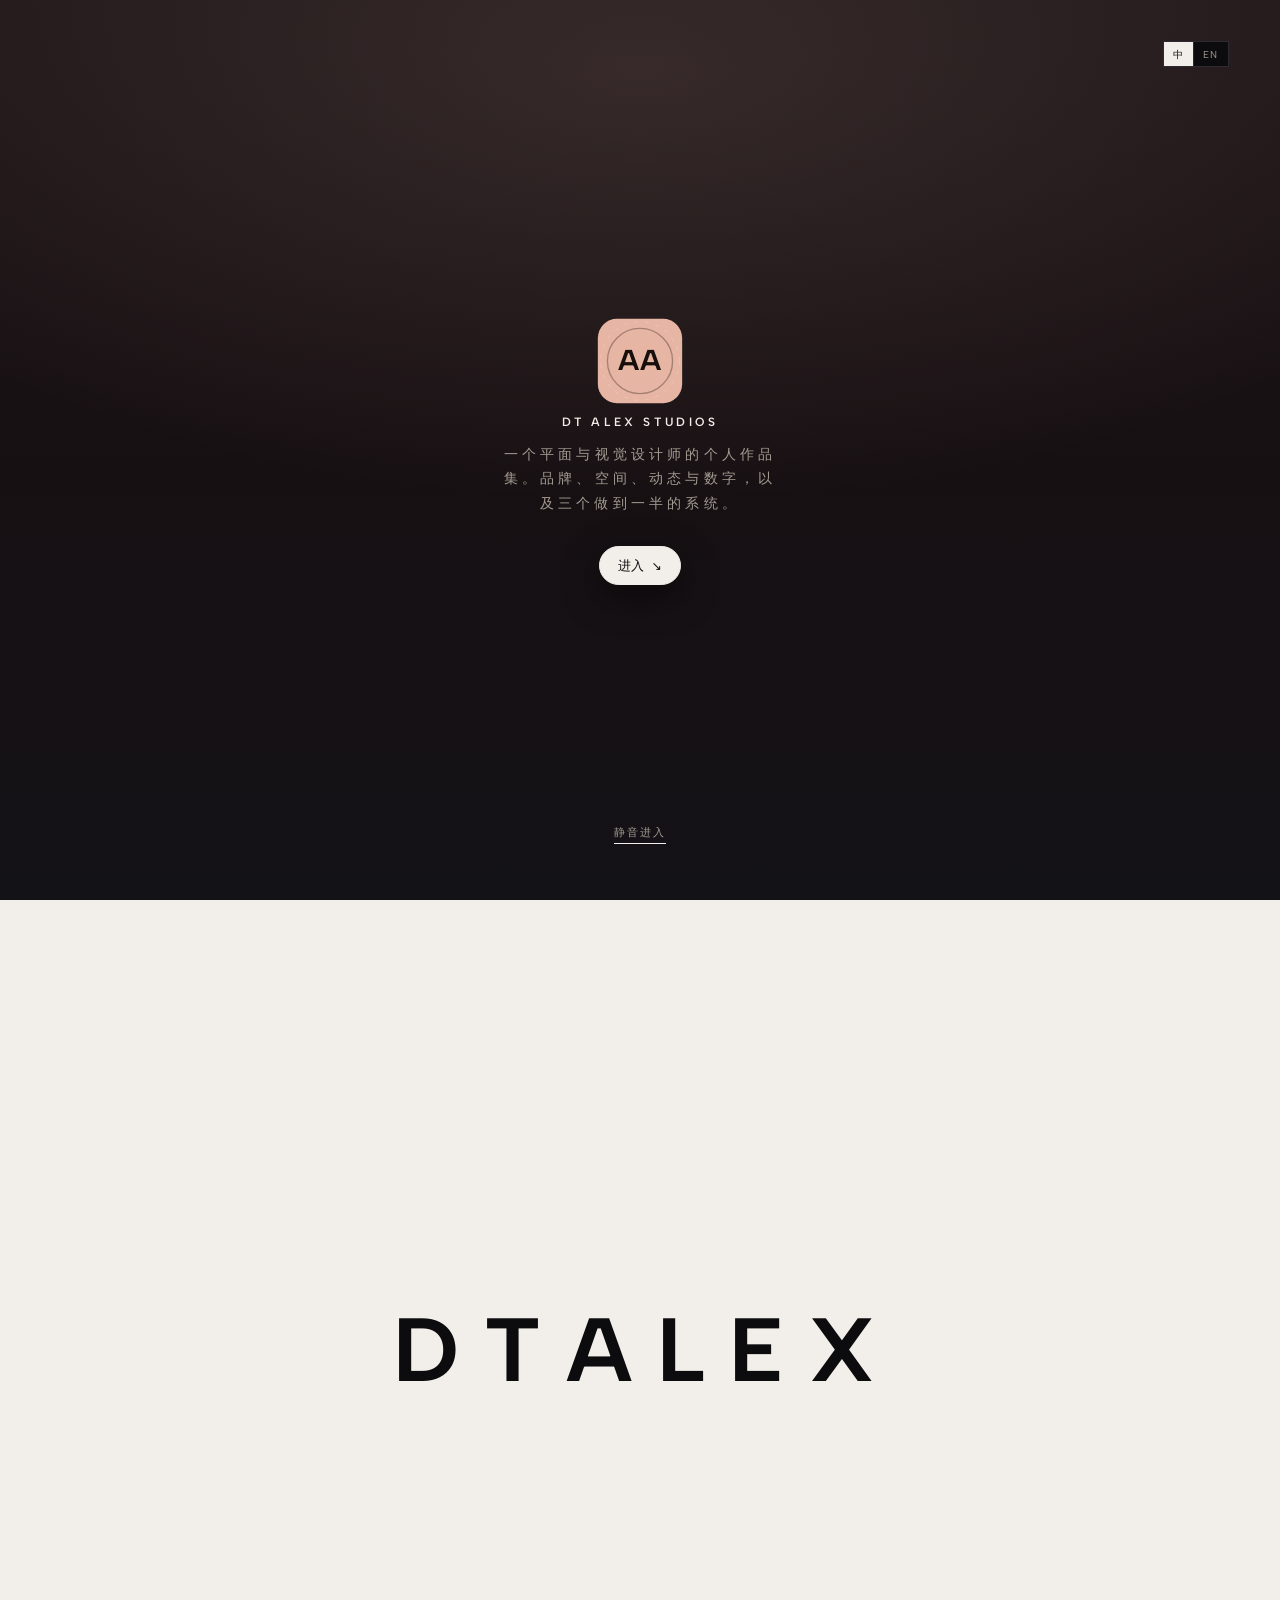
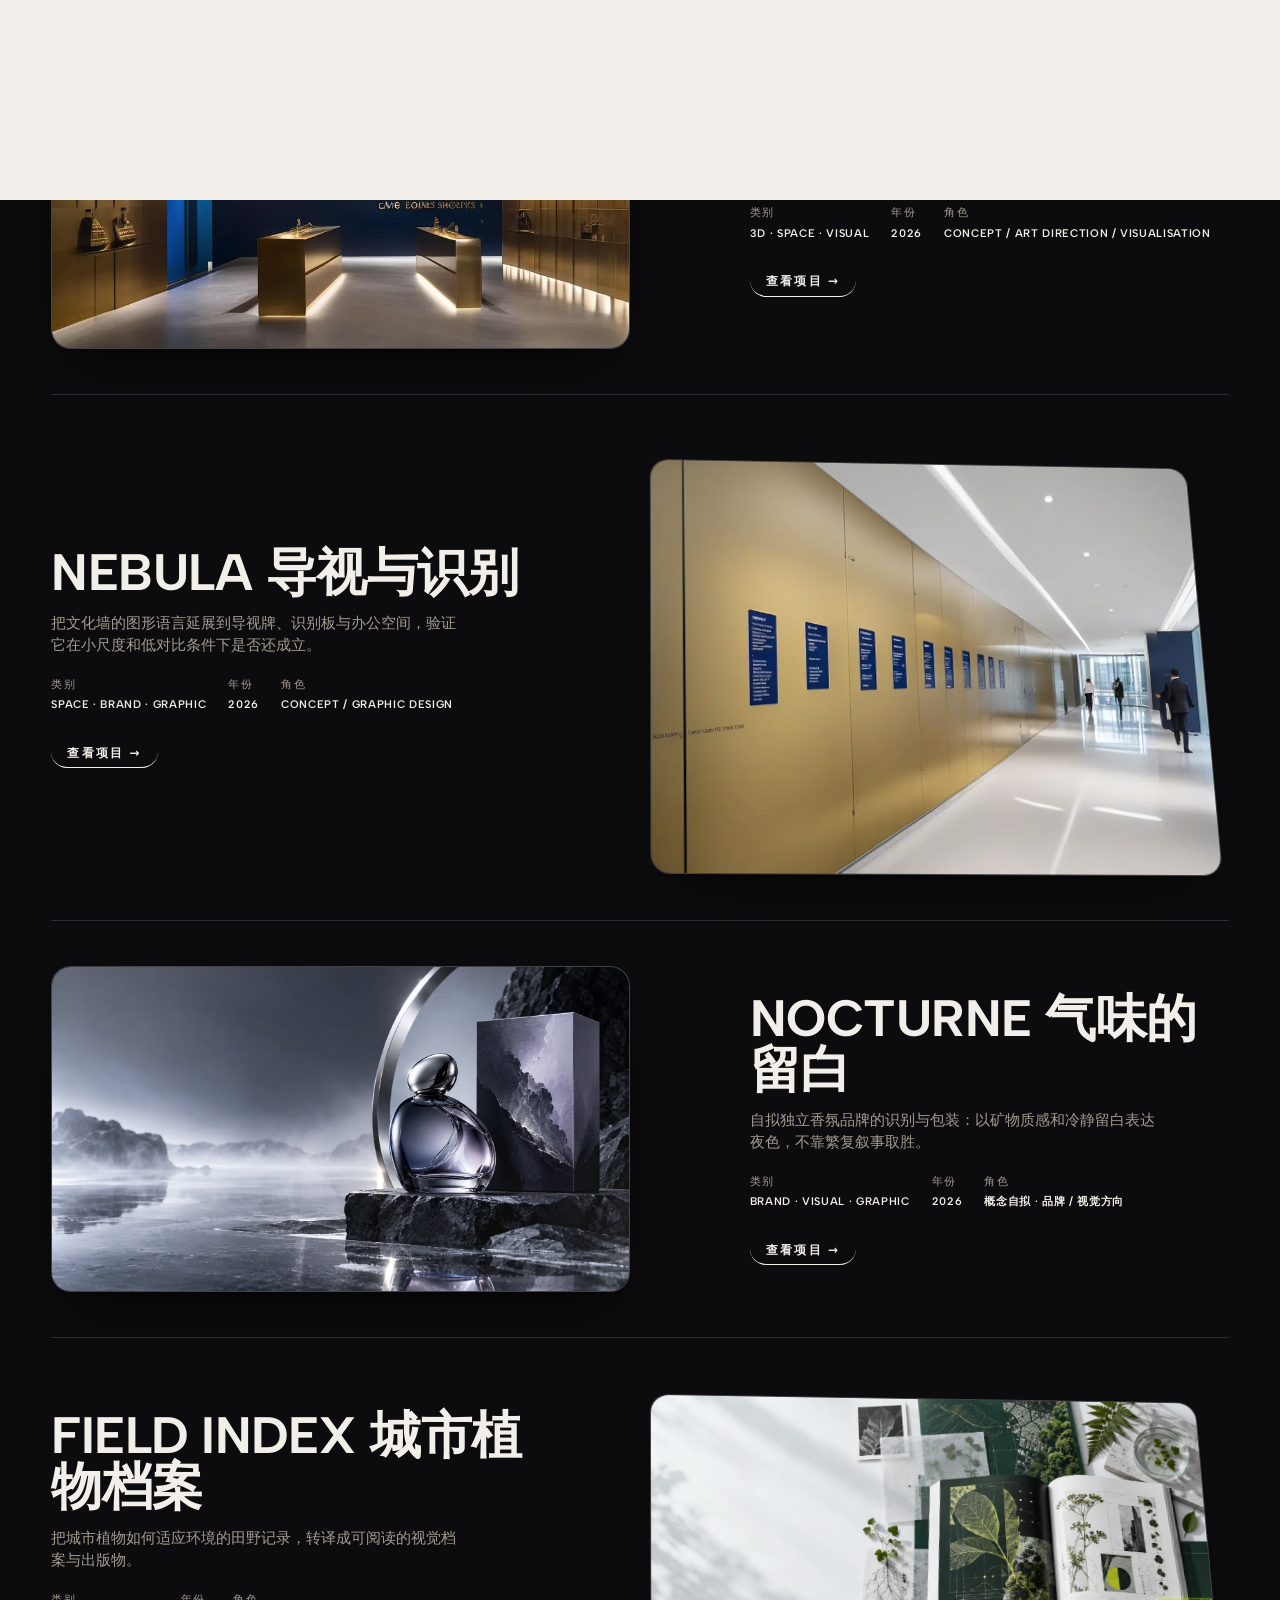
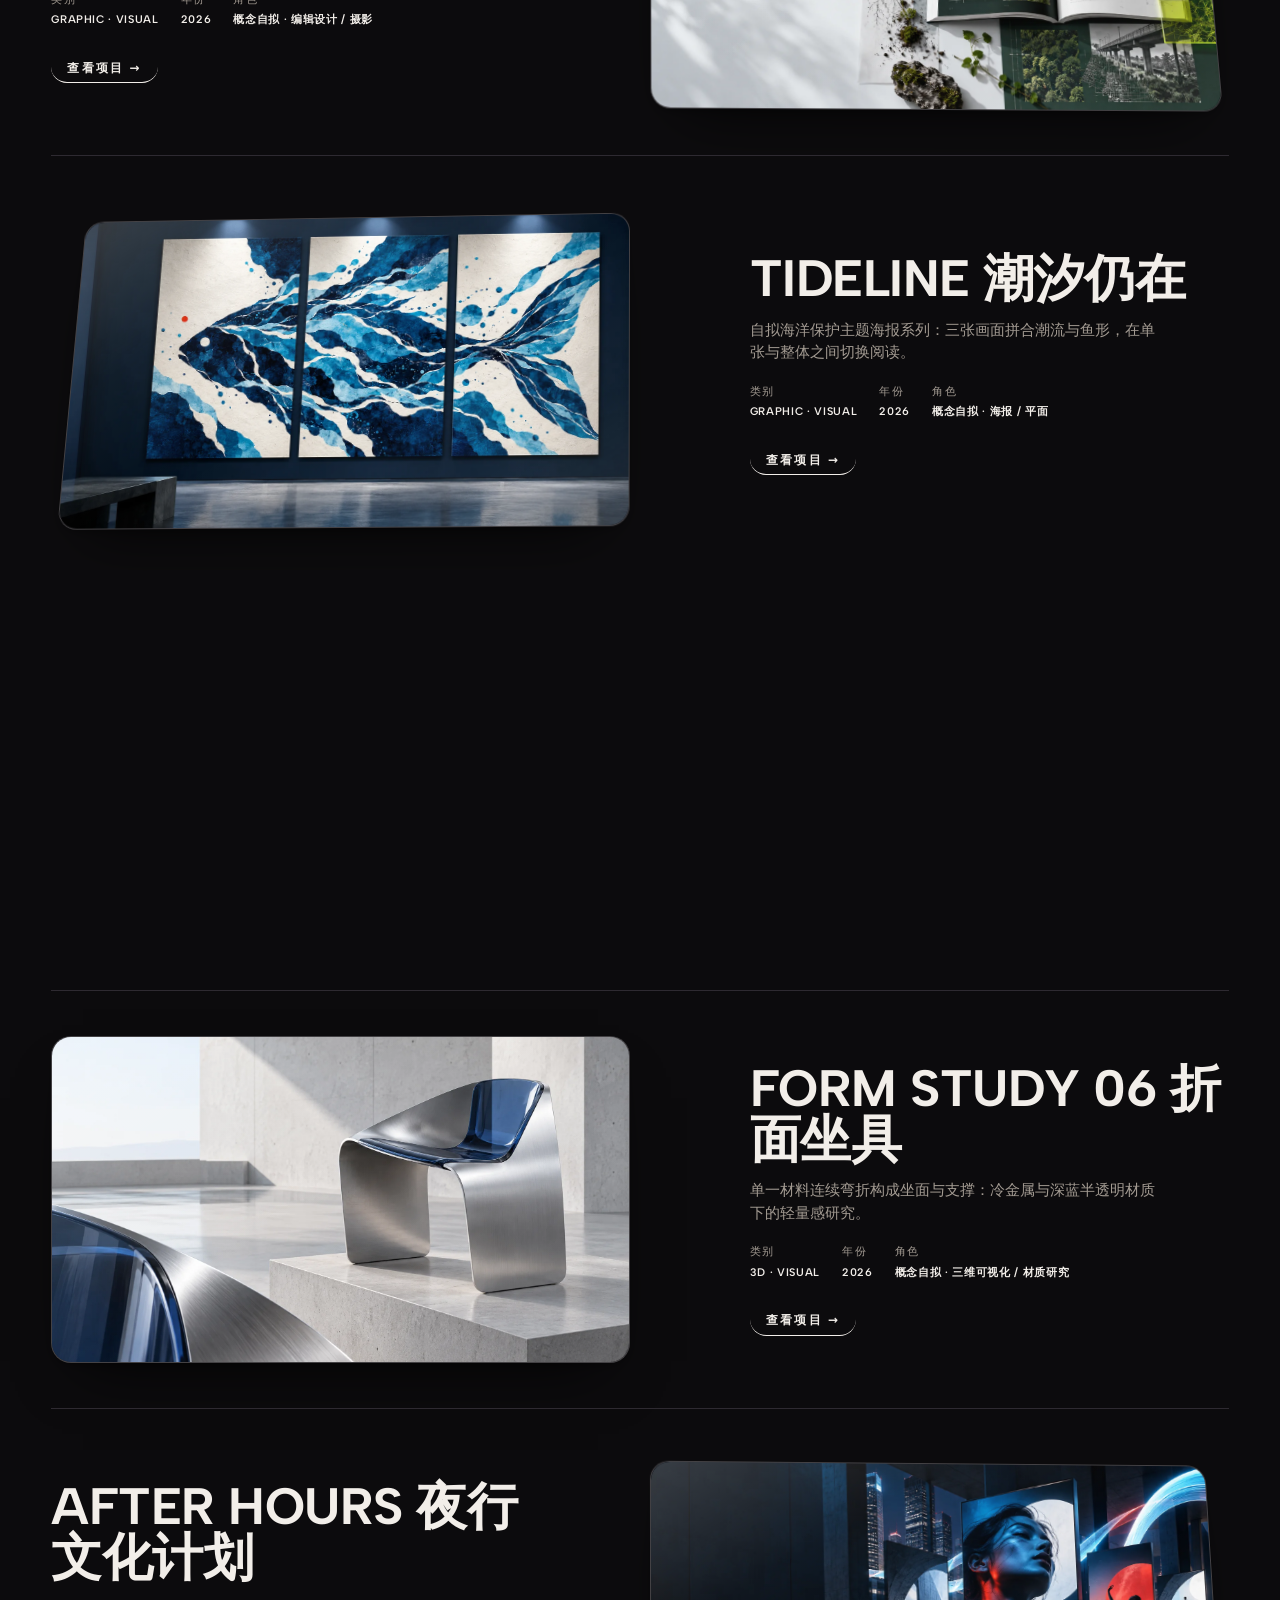
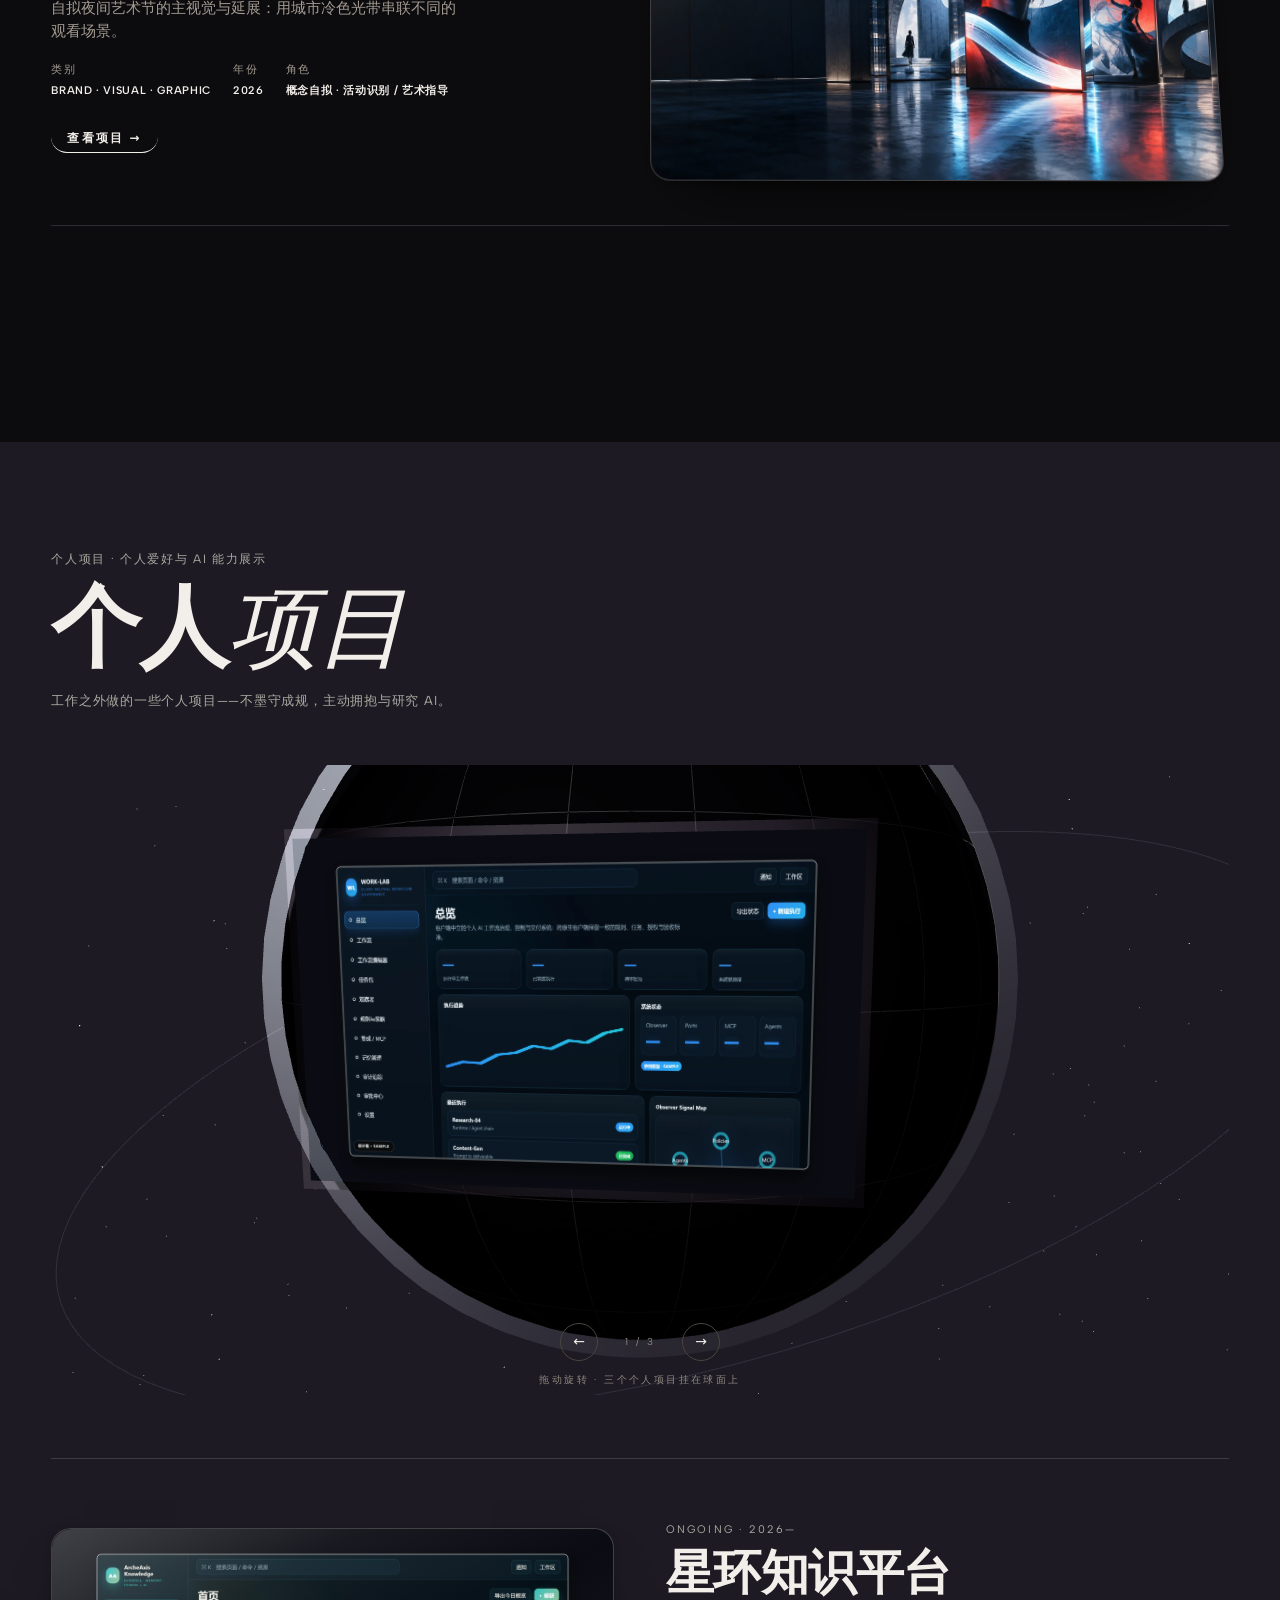
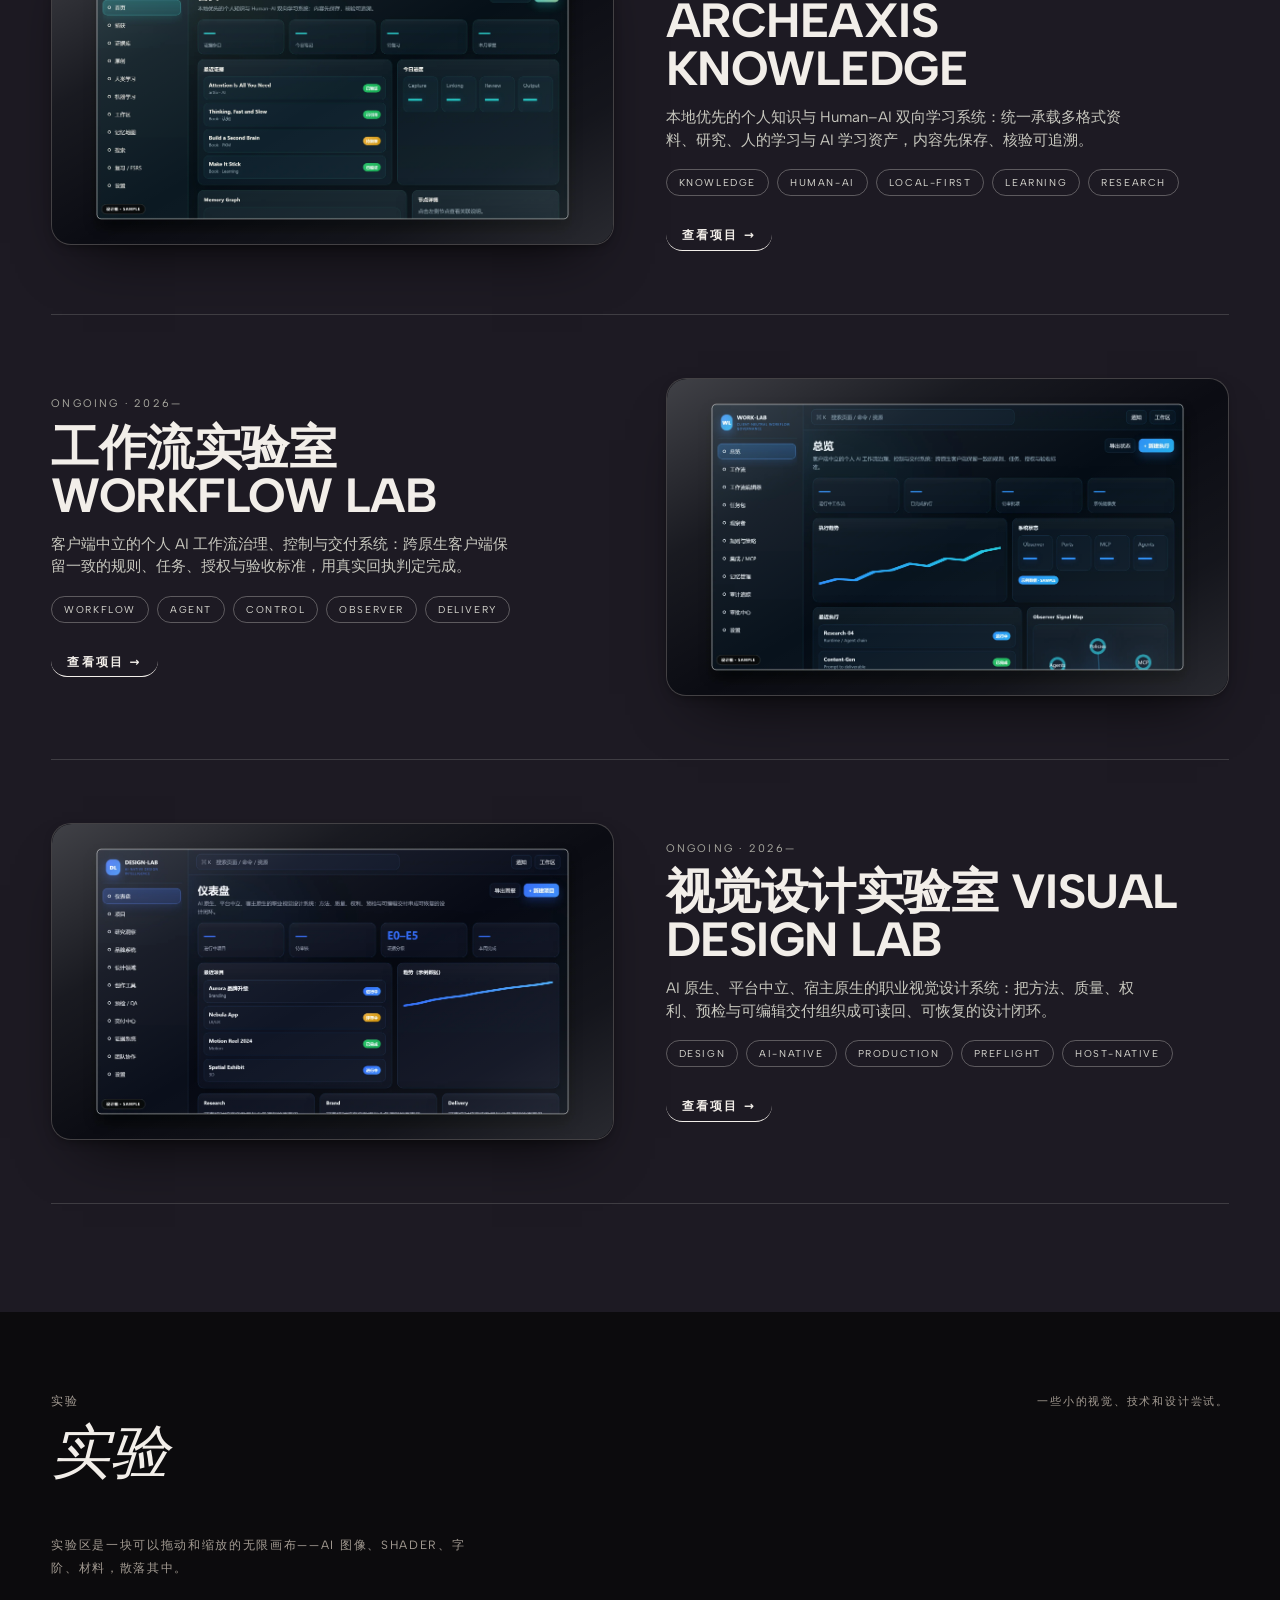
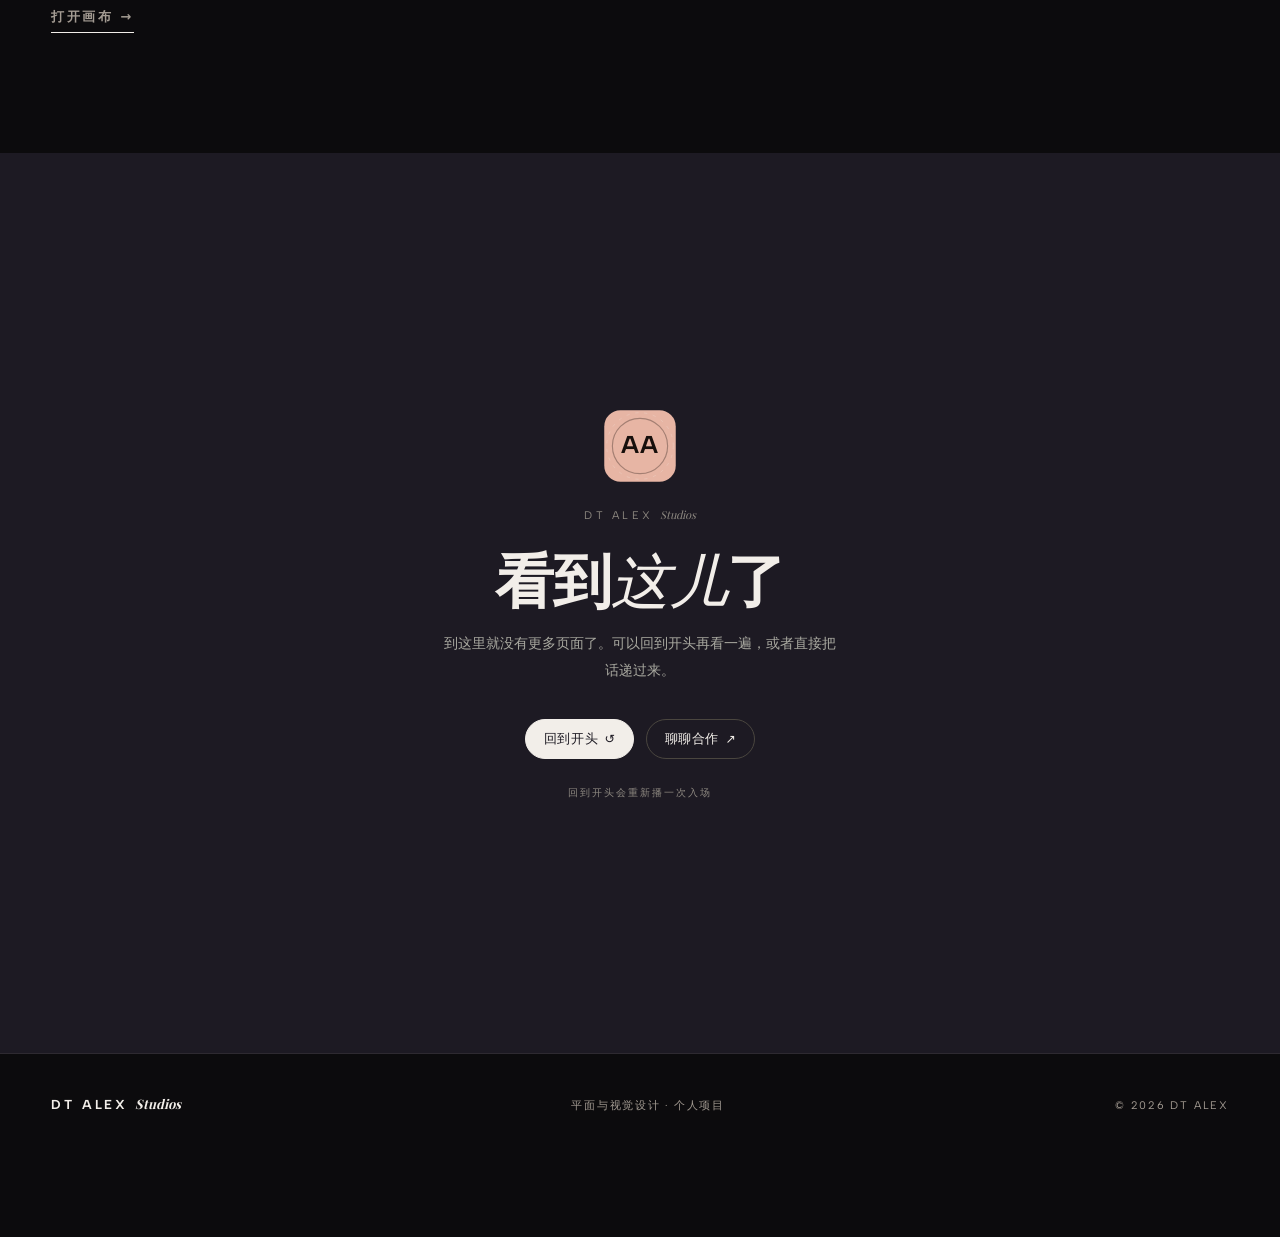
==== commit 7bae7467: "详情页升级为产品级呈现，并接入三套完整案例页 - 配图按素材身份分流：产品界面进桌面样机，品牌与规范板进装裱板，   框形跟随画面，取消所有钉死的长宽比（此前竖幅板子被裁掉七成）；   装裱板与出血框" ====
--- a/site-unseen/index.html
+++ b/site-unseen/index.html
@@ -24,9 +24,9 @@
     <p class="t-en">This portfolio renders its work list and case text with JavaScript. With scripts disabled, you can still open the pages directly:</p>
     <ul>
       <li><a href="projects.html"><span class="t-zh">全部作品</span><span class="t-en">All work</span></a></li>
-      <li><a href="project.html?id=aaos"><span class="t-zh">星环知识平台 ArcheAxis Knowledge</span><span class="t-en">ArcheAxis Knowledge</span></a></li>
-      <li><a href="project.html?id=work-lab"><span class="t-zh">工作流实验室 Workflow Lab</span><span class="t-en">Workflow Lab</span></a></li>
-      <li><a href="project.html?id=design-lab"><span class="t-zh">视觉设计实验室 Visual Design Lab</span><span class="t-en">Visual Design Lab</span></a></li>
+      <li><a href="cases/archeaxis.html"><span class="t-zh">星环知识平台 ArcheAxis Knowledge</span><span class="t-en">ArcheAxis Knowledge</span></a></li>
+      <li><a href="cases/work-lab.html"><span class="t-zh">工作流实验室 Workflow Lab</span><span class="t-en">Workflow Lab</span></a></li>
+      <li><a href="cases/design-lab.html"><span class="t-zh">视觉设计实验室 Visual Design Lab</span><span class="t-en">Visual Design Lab</span></a></li>
       <li><a href="labs.html"><span class="t-zh">实验场</span><span class="t-en">Labs</span></a></li>
       <li><a href="about.html"><span class="t-zh">关于</span><span class="t-en">About</span></a></li>
       <li><a href="contact.html"><span class="t-zh">联系</span><span class="t-en">Contact</span></a></li>
@@ -278,7 +278,7 @@
       "<span>" + L.t("角色", "Role") + "<b>" + H.enOf(it, "role") + "</b></span>" +
       (it.truth === "placeholder" ? '<span class="slotnote">' + L.t("待补真实作品", "Slot awaiting real work") + "</span>" : "") +
       "</div>" +
-      '<a class="swcta" href="project.html?id=' + it.slug + '">' + L.t("查看项目 →", "View project →") + "</a>" +
+      '<a class="swcta" href="' + H.detailHref(it) + '">' + L.t("查看项目 →", "View project →") + "</a>" +
       "</div>";
     list.appendChild(el);
   });
@@ -298,7 +298,7 @@
       '<div class="n">' + H.enOf(p, "full") + "</div>" +
       '<p class="one">' + H.enOf(p, "one") + "</p>" +
       '<div class="flags">' + p.tags.map(function (t) { return "<span>" + t + "</span>"; }).join("") + "</div>" +
-      '<a class="ppcta" href="project.html?id=' + p.slug + '">' + L.t("查看项目 →", "View project →") + "</a>" +
+      '<a class="ppcta" href="' + H.detailHref(p) + '">' + L.t("查看项目 →", "View project →") + "</a>" +
       "</div>";
     pl.appendChild(el);
   });
--- a/site-unseen/css/studios-unseen.css
+++ b/site-unseen/css/studios-unseen.css
@@ -620,6 +620,9 @@
 .dhero .dcats{display:flex;flex-wrap:wrap;gap:8px;margin:18px 0 8px}
 .dhero .dcats span{font-size:10px;letter-spacing:.16em;text-transform:uppercase;border:1px solid var(--ink);border-radius:999px;padding:5px 12px}
 .dhero .done{font-size:15px;color:var(--gray);max-width:60ch;margin-top:20px}
+/* 完整案例页入口：贴在概览首屏里，和上面的一句话留一行距离就够，
+   不需要另起一块面板——它只是指路，不是内容。 */
+.dhero .dcase{margin-top:22px}
 
 /* 标识横幅（个人项目详情页第一屏）。深色底板 + 左边品牌锁定 + 右边一句话说明。
    光晕在父级、图形在子级：同一条规则里写 mask + drop-shadow 的话，
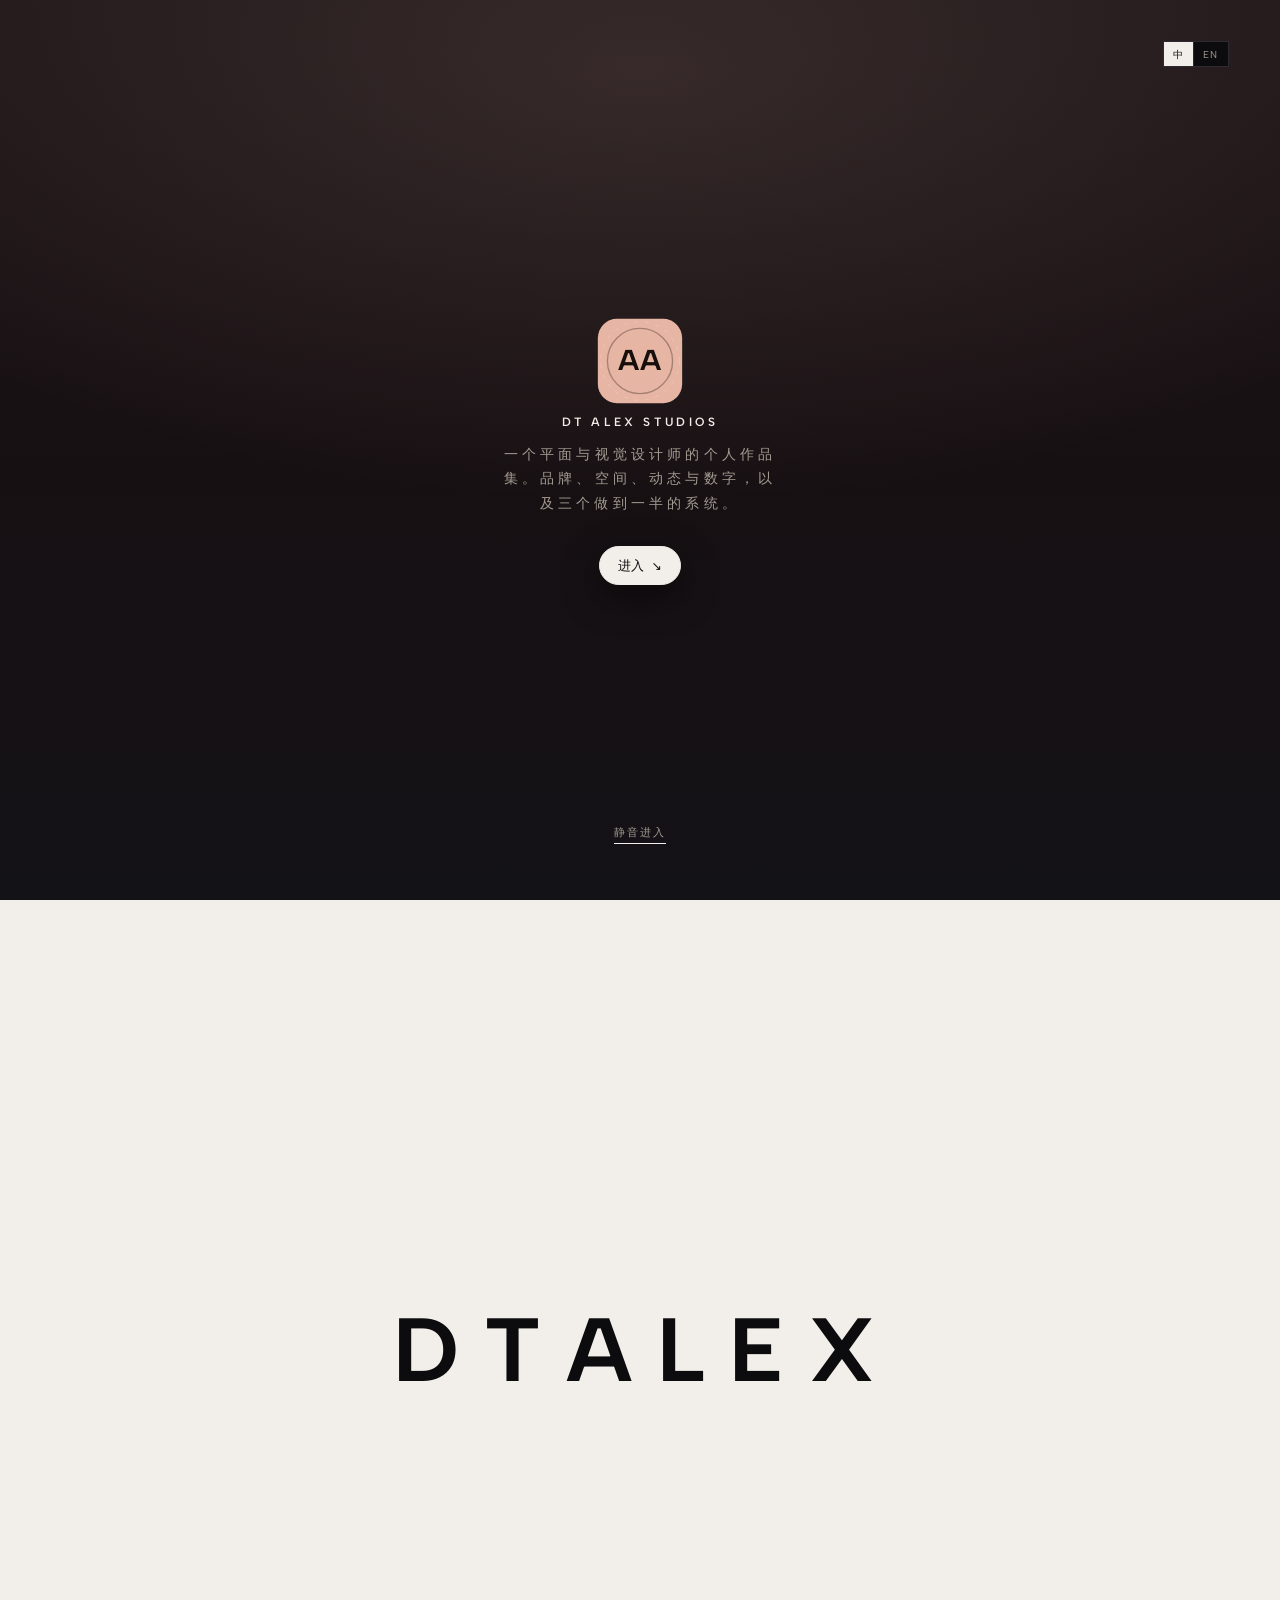
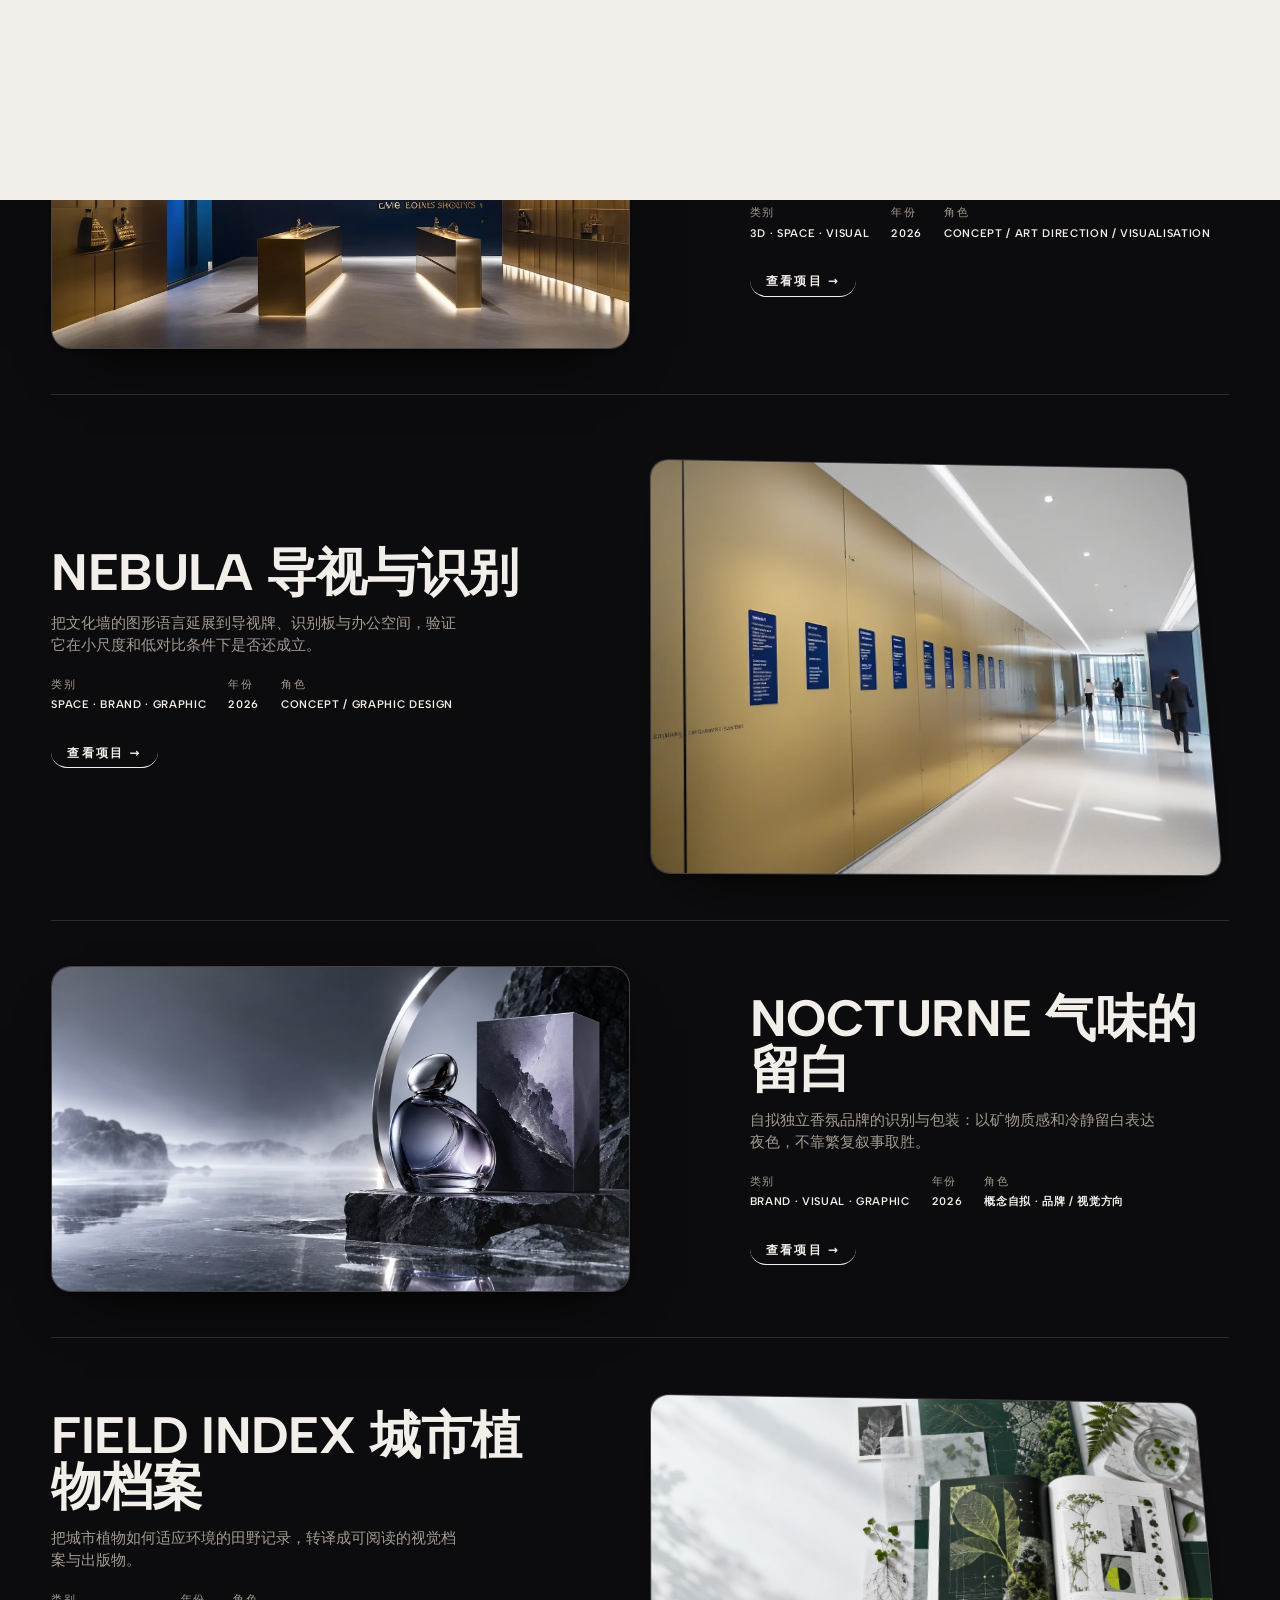
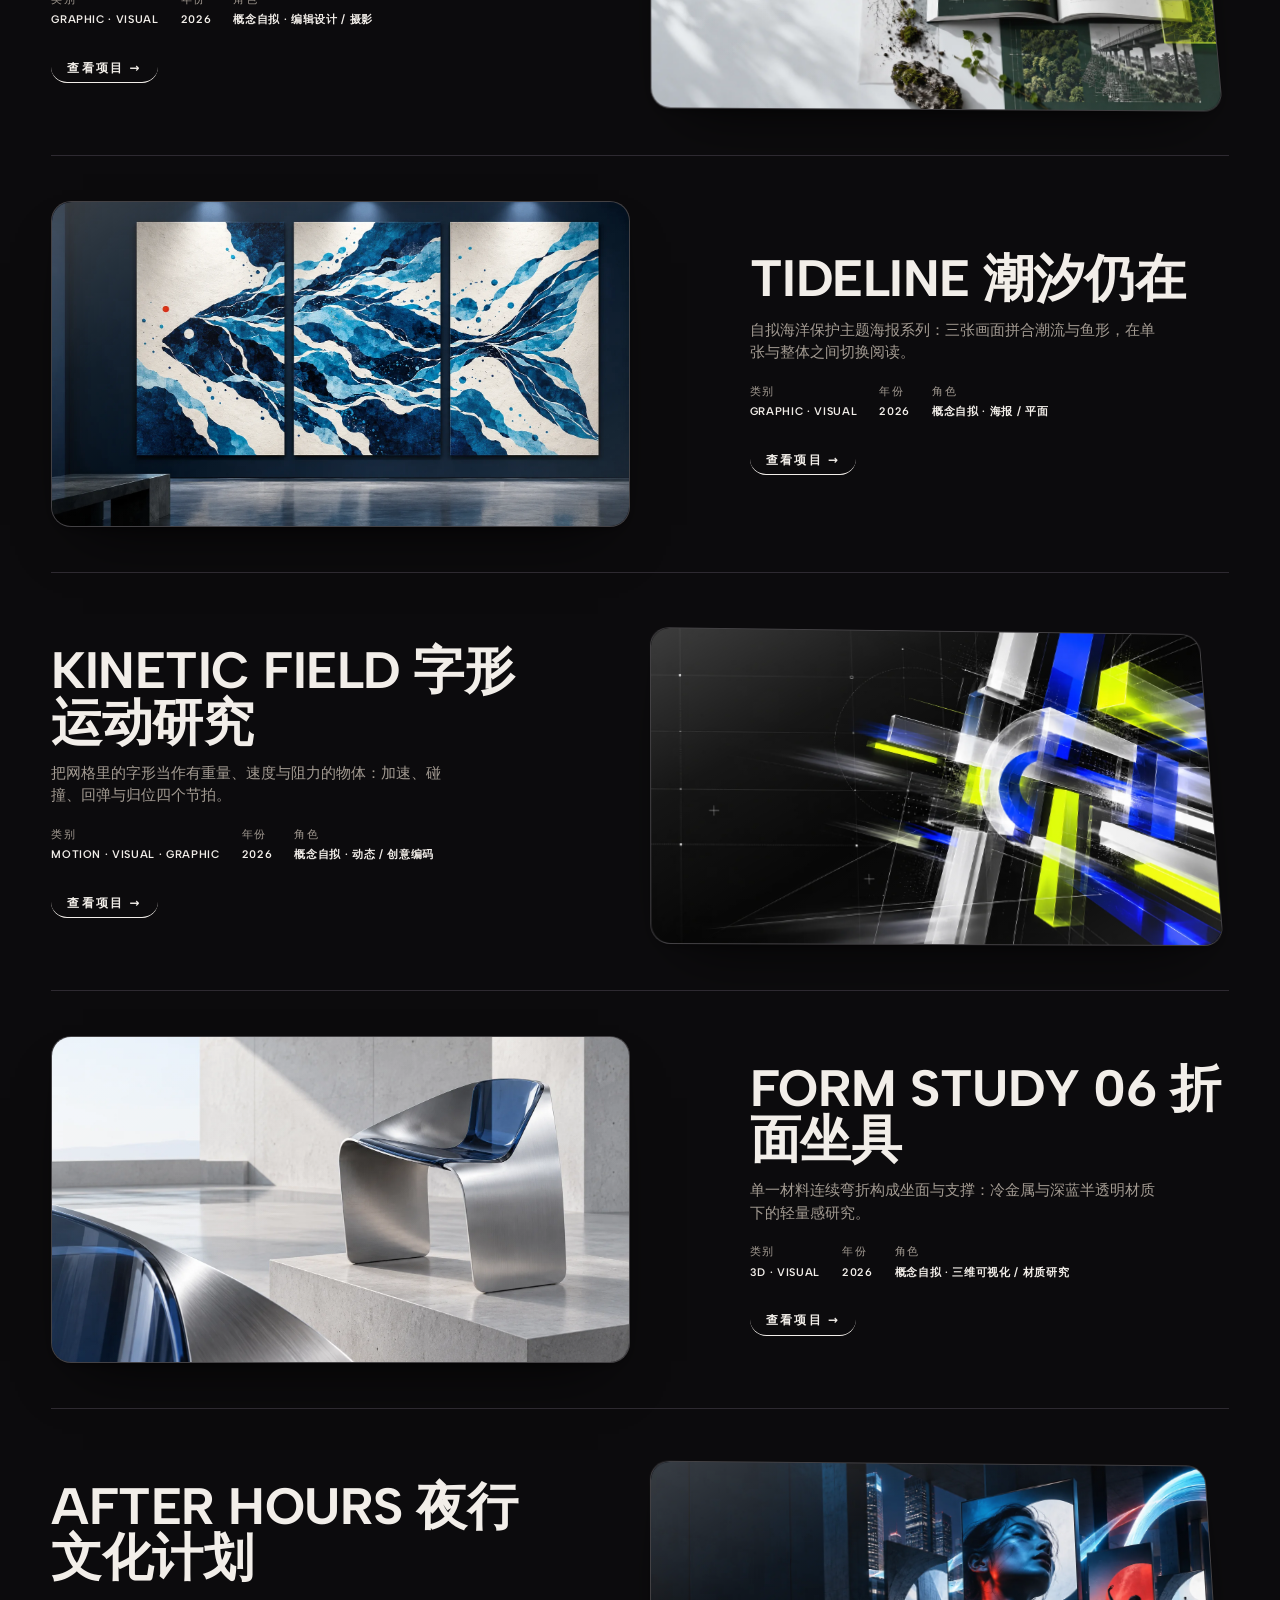
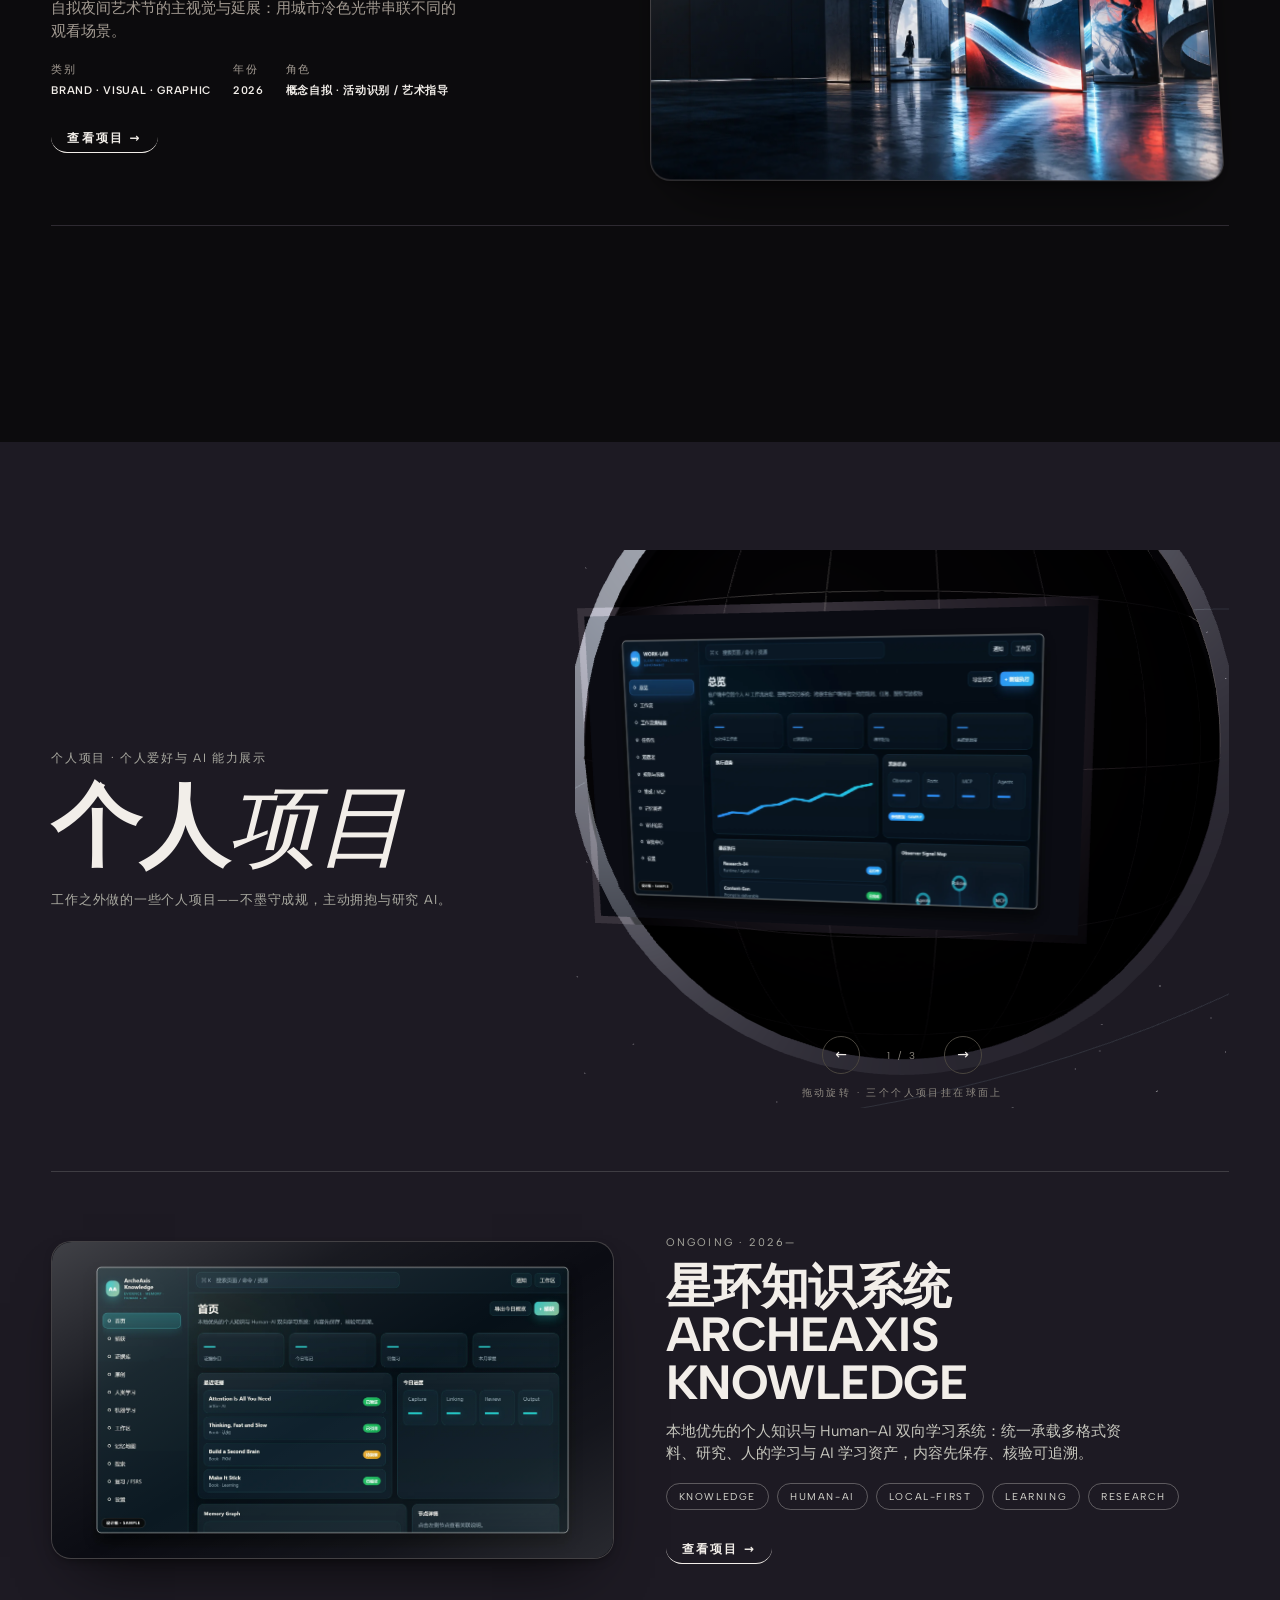
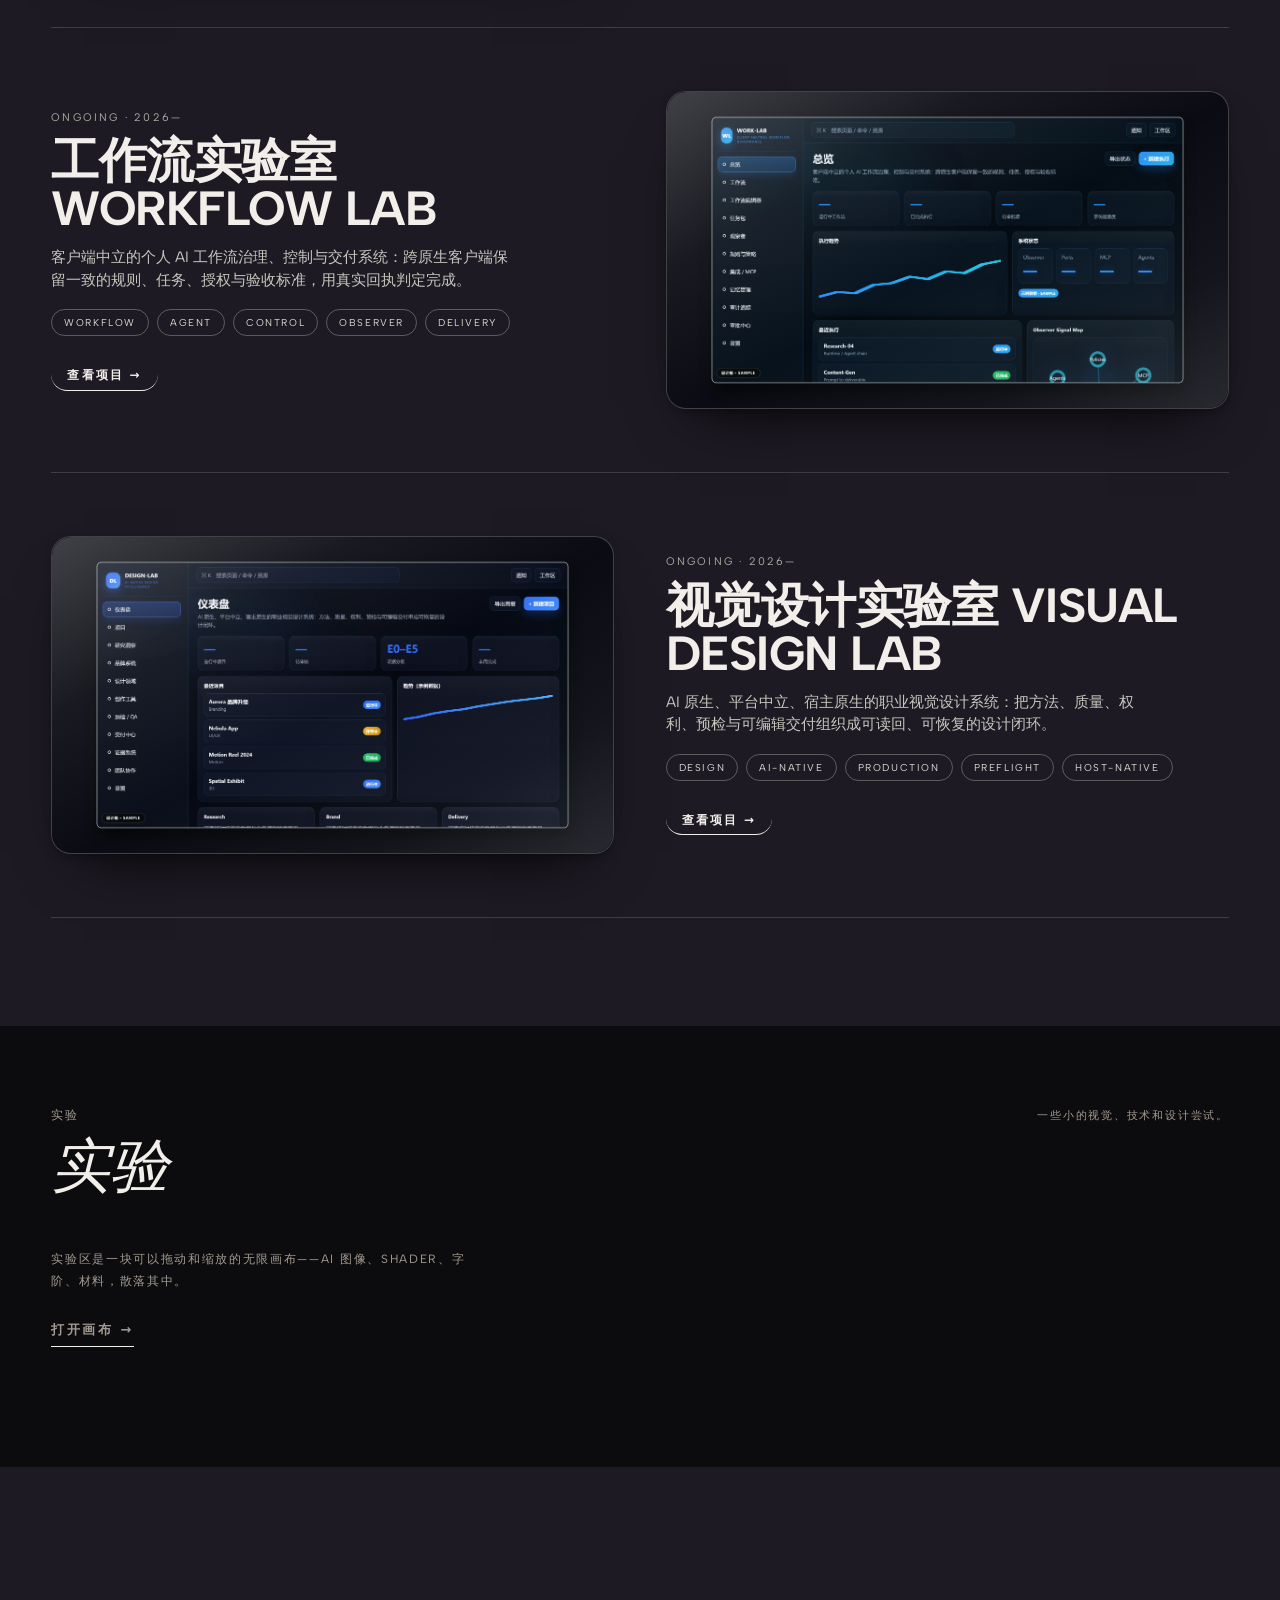
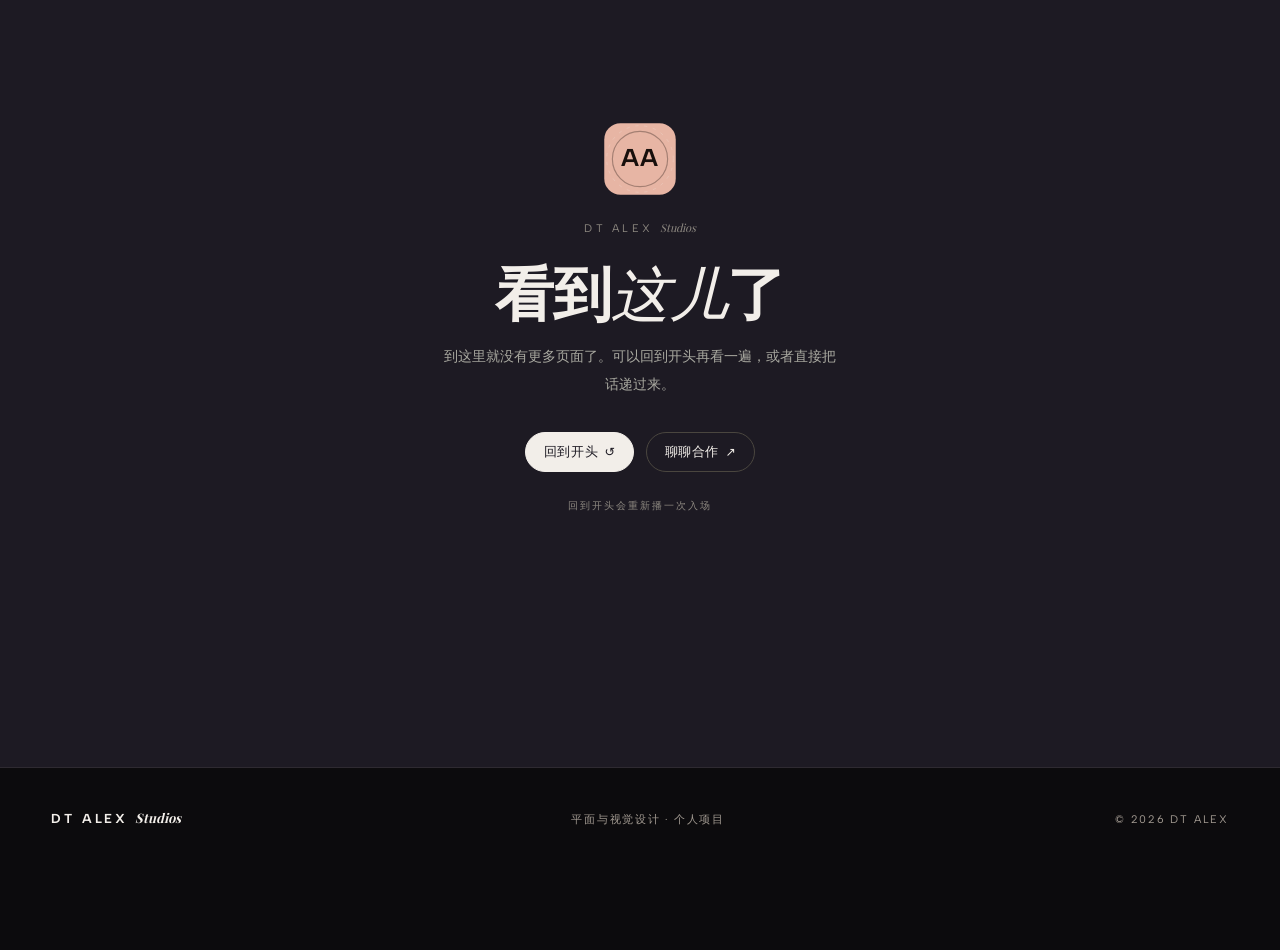
==== commit a6a5bc8e: "全站改用对外全称，案例页配图与素材分辨率补齐到原生 对外不再出现内部简称：案例页 hero、交互演示页头与 ArcheAxis 界面截图 一律用「星环知识系统 ArcheAxis Knowledge」" ====
--- a/site-unseen/index.html
+++ b/site-unseen/index.html
@@ -4,14 +4,14 @@
 <meta charset="UTF-8" />
 <meta name="viewport" content="width=device-width, initial-scale=1" />
 <title>DT ALEX STUDIOS — Graphic &amp; Visual Design · Personal Portfolio</title>
-<meta name="description" content="DT ALEX STUDIOS：平面与视觉设计作品集。品牌、平面、空间、动态与数字设计，以及 星环知识平台 ArcheAxis Knowledge / 工作流实验室 Workflow Lab / 视觉设计实验室 Visual Design Lab 三个个人项目。" />
+<meta name="description" content="DT ALEX STUDIOS：平面与视觉设计作品集。品牌、平面、空间、动态与数字设计，以及 星环知识系统 ArcheAxis Knowledge / 工作流实验室 Workflow Lab / 视觉设计实验室 Visual Design Lab 三个个人项目。" />
   <meta property="og:type" content="website" />
   <meta property="og:site_name" content="DT ALEX STUDIOS" />
   <meta property="og:title" content="DT ALEX STUDIOS — Graphic &amp;amp; Visual Design · Personal Portfolio" />
-  <meta property="og:description" content="DT ALEX STUDIOS — 平面与视觉设计师的作品集：品牌、平面、空间、动态与数字设计，另有 星环知识平台 ArcheAxis Knowledge / 工作流实验室 Workflow Lab / 视觉设计实验室 Visual Design Lab 三个自研系统。" />
+  <meta property="og:description" content="DT ALEX STUDIOS — 平面与视觉设计师的作品集：品牌、平面、空间、动态与数字设计，另有 星环知识系统 ArcheAxis Knowledge / 工作流实验室 Workflow Lab / 视觉设计实验室 Visual Design Lab 三个自研系统。" />
   <meta name="twitter:card" content="summary" />
   <meta name="twitter:title" content="DT ALEX STUDIOS — Graphic &amp;amp; Visual Design · Personal Portfolio" />
-  <meta name="twitter:description" content="DT ALEX STUDIOS — 平面与视觉设计师的作品集：品牌、平面、空间、动态与数字设计，另有 星环知识平台 ArcheAxis Knowledge / 工作流实验室 Workflow Lab / 视觉设计实验室 Visual Design Lab 三个自研系统。" />
+  <meta name="twitter:description" content="DT ALEX STUDIOS — 平面与视觉设计师的作品集：品牌、平面、空间、动态与数字设计，另有 星环知识系统 ArcheAxis Knowledge / 工作流实验室 Workflow Lab / 视觉设计实验室 Visual Design Lab 三个自研系统。" />
 <meta name="theme-color" content="#0C0B0D" />
 <link rel="icon" href="data:image/svg+xml,%3Csvg xmlns='http://www.w3.org/2000/svg' viewBox='0 0 32 32'%3E%3Crect width='32' height='32' fill='%23f2eee9'/%3E%3Ctext x='16' y='22' font-family='Helvetica,Arial' font-size='15' font-weight='700' text-anchor='middle' fill='%23111'%3EDT%3C/text%3E%3C/svg%3E" />
 <link rel="stylesheet" href="assets/fonts/fonts.css" />
@@ -24,7 +24,7 @@
     <p class="t-en">This portfolio renders its work list and case text with JavaScript. With scripts disabled, you can still open the pages directly:</p>
     <ul>
       <li><a href="projects.html"><span class="t-zh">全部作品</span><span class="t-en">All work</span></a></li>
-      <li><a href="cases/archeaxis.html"><span class="t-zh">星环知识平台 ArcheAxis Knowledge</span><span class="t-en">ArcheAxis Knowledge</span></a></li>
+      <li><a href="cases/archeaxis.html"><span class="t-zh">星环知识系统 ArcheAxis Knowledge</span><span class="t-en">ArcheAxis Knowledge</span></a></li>
       <li><a href="cases/work-lab.html"><span class="t-zh">工作流实验室 Workflow Lab</span><span class="t-en">Workflow Lab</span></a></li>
       <li><a href="cases/design-lab.html"><span class="t-zh">视觉设计实验室 Visual Design Lab</span><span class="t-en">Visual Design Lab</span></a></li>
       <li><a href="labs.html"><span class="t-zh">实验场</span><span class="t-en">Labs</span></a></li>
@@ -88,8 +88,8 @@
 
   <!-- PERSONAL PROJECTS -->
   <section class="personal" id="projects" aria-label="Personal projects">
-    <div class="wrap" style="padding-top:clamp(80px,12vh,140px)">
-      <div data-reveal>
+    <div class="wrap psplit" style="padding-top:clamp(80px,12vh,140px)">
+      <div class="psplit__t" data-reveal>
         <div class="tag" style="color:#A9A9A0"><span class="t-zh">个人项目 · 个人爱好与 AI 能力展示</span><span class="t-en">Personal Projects · hobby &amp; AI capability</span></div>
         <h2 class="display l" style="margin:10px 0 22px"><span class="t-zh">个人<em>项目</em></span><span class="t-en">Personal <em>Projects</em></span></h2>
         <p class="pnote"><span class="t-zh">工作之外做的一些个人项目——不墨守成规，主动拥抱与研究 AI。</span><span class="t-en">Things I make outside my design work — unwilling to follow convention, actively embracing and studying AI.</span></p>
--- a/site-unseen/css/studios-unseen.css
+++ b/site-unseen/css/studios-unseen.css
@@ -356,7 +356,7 @@
   .stagecap .cap-flag,.stagehint{display:none}
   /* bottom 落到 var(--pad) 会把焦点条压在左下那颗索引五点钮上——.fab 是
      46×46、left/bottom 都是 var(--pad)、z-index 175 高于焦点条的 3，
-     812×375 截图上 "AAOS" 只剩 "OS"。所以左边让出 .fab 那一格（46 + 12 空档）。
+     375px 高的视口上实测标题尾字被整块盖住。所以左边让出 .fab 那一格（46 + 12 空档）。
      让出之后带子回到 85 ≥ 门槛 82.5，卡片 85 高完整可见，不再被兜底塞到条后面。 */
   .stagecap{left:calc(var(--pad) + 58px);bottom:var(--pad)}
 }
@@ -369,7 +369,7 @@
 }
 
 /* 320 一档（折叠屏外屏 / 最小手机）：焦点条标题换成全称之后这里最挤——
-   内宽只剩 190px，"星环知识平台 ArcheAxis Knowledge" 在 20px 下要三行，
+   内宽只剩 190px，"星环知识系统 ArcheAxis Knowledge" 在 20px 下要三行，
    加上说明的两行，盒子从底部锚点长到 206 高，把卡片下沿盖掉 6px（实测 1110px²）。
    标题降到 17px、说明让位（和 ≤520 高同一手法：窄到放不下就先保标题）。 */
 @media (max-width:380px){
@@ -1054,7 +1054,20 @@
 /* 深色个人项目带：球体有独立舞台，项目列表在其下方 */
 .personal{position:relative;overflow:hidden}
 .personal .wrap{position:relative;z-index:2}
+/* 这一段是"标题左 / 球右"两栏。
+   sphere() 量的是 .porbit 自己的 clientWidth/Height，列宽变了球自己就缩，
+   场景里不需要跟着改数——所以这里只动版式，不动 scene.js。
+   两栏只在 .sphere-on 时成立：没有 WebGL（或没跑 JS）时 .porbit 会整块收起，
+   这时还留着 58fr 的右栏就是一格空的死位，标题被挤在左栏里。 */
+.personal .wrap.psplit{display:block}
+.personal.sphere-on .wrap.psplit{display:grid;grid-template-columns:minmax(0,42fr) minmax(0,58fr);
+  gap:clamp(24px,4vw,64px);align-items:center}
+.personal.sphere-on .psplit .pnote{margin-bottom:0}
 .porbit{position:relative;display:none;height:clamp(380px,70vh,700px);margin-top:clamp(34px,6vh,64px)}
+.sphere-on .psplit .porbit{margin-top:0;height:clamp(360px,62vh,620px)}
+@media (max-width:900px){
+  .personal.sphere-on .wrap.psplit{grid-template-columns:minmax(0,1fr)}
+}
 .porbit .psphere{position:absolute;inset:0;width:100%;height:100%;display:block;pointer-events:none}
 .porbit__hint{position:absolute;left:0;right:0;bottom:8px;margin:0;text-align:center;pointer-events:none;
   font-size:10px;letter-spacing:.24em;text-transform:uppercase;color:#8d8880}
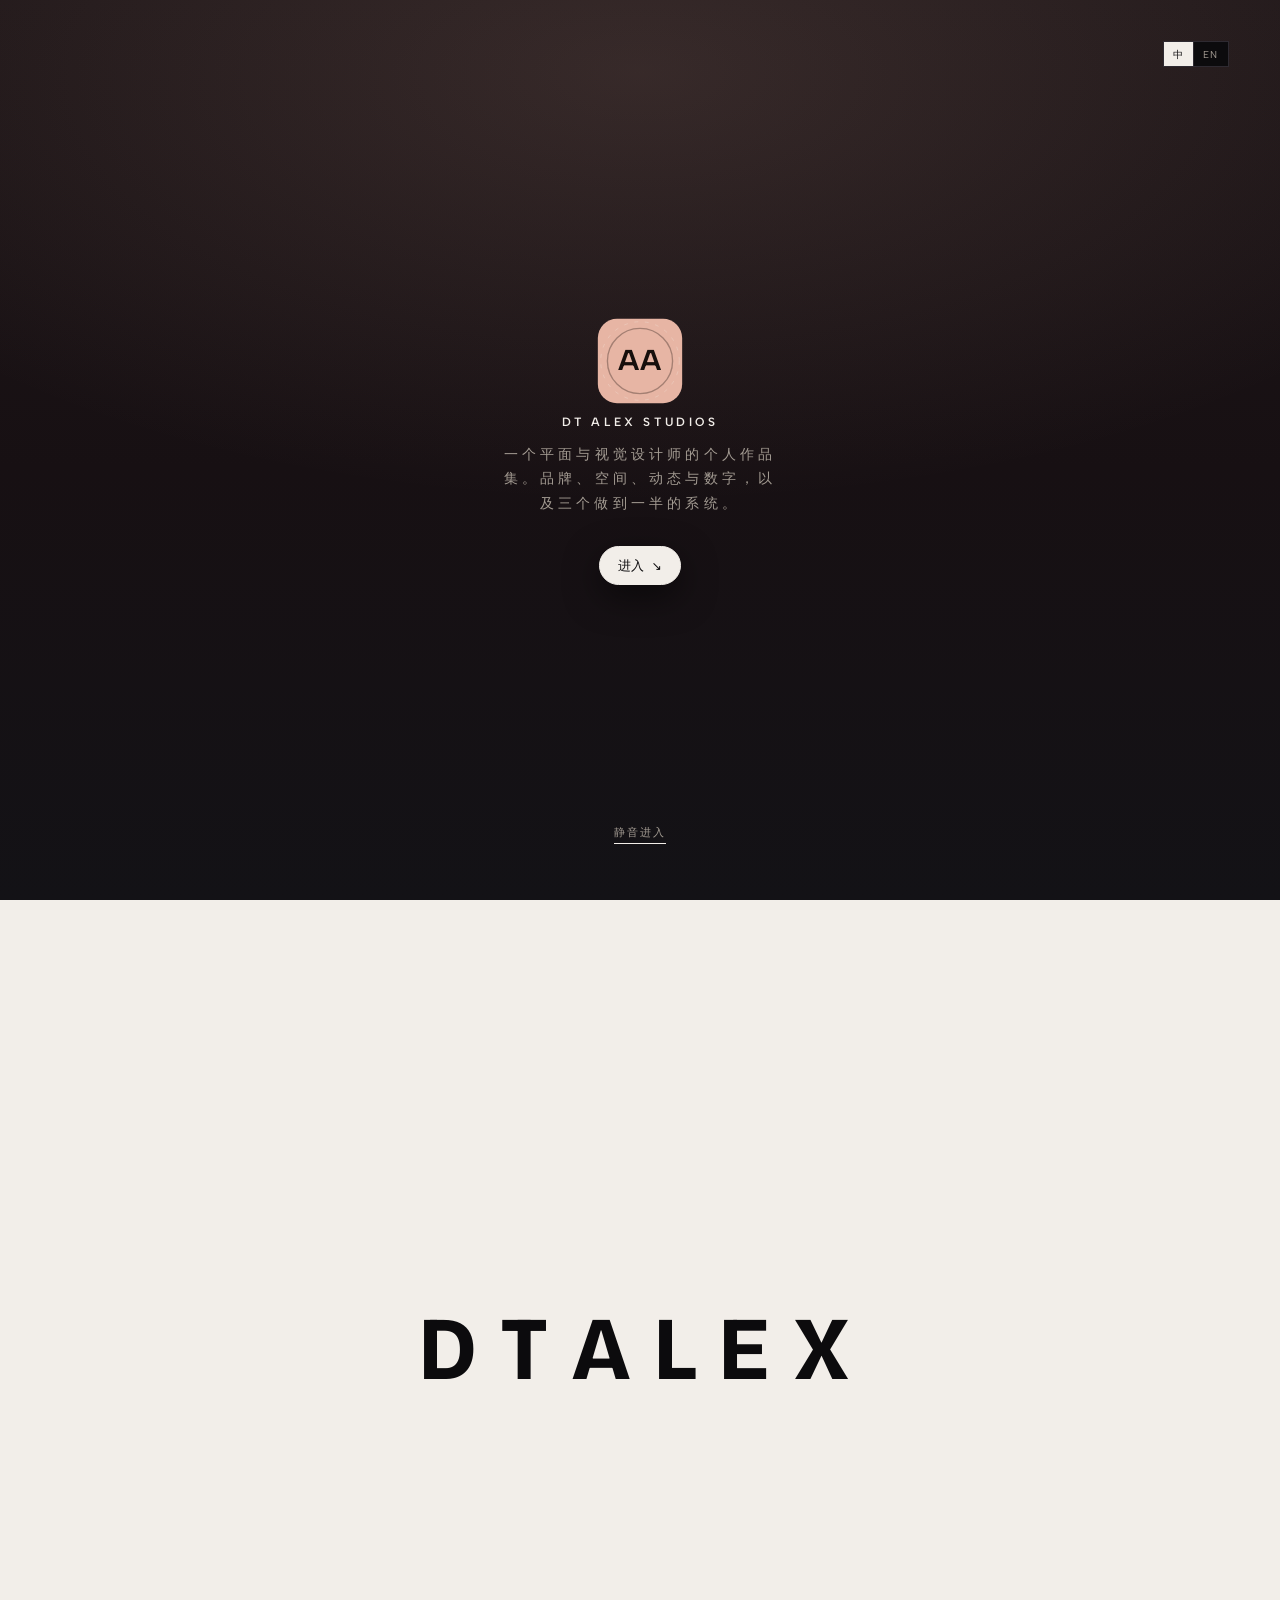
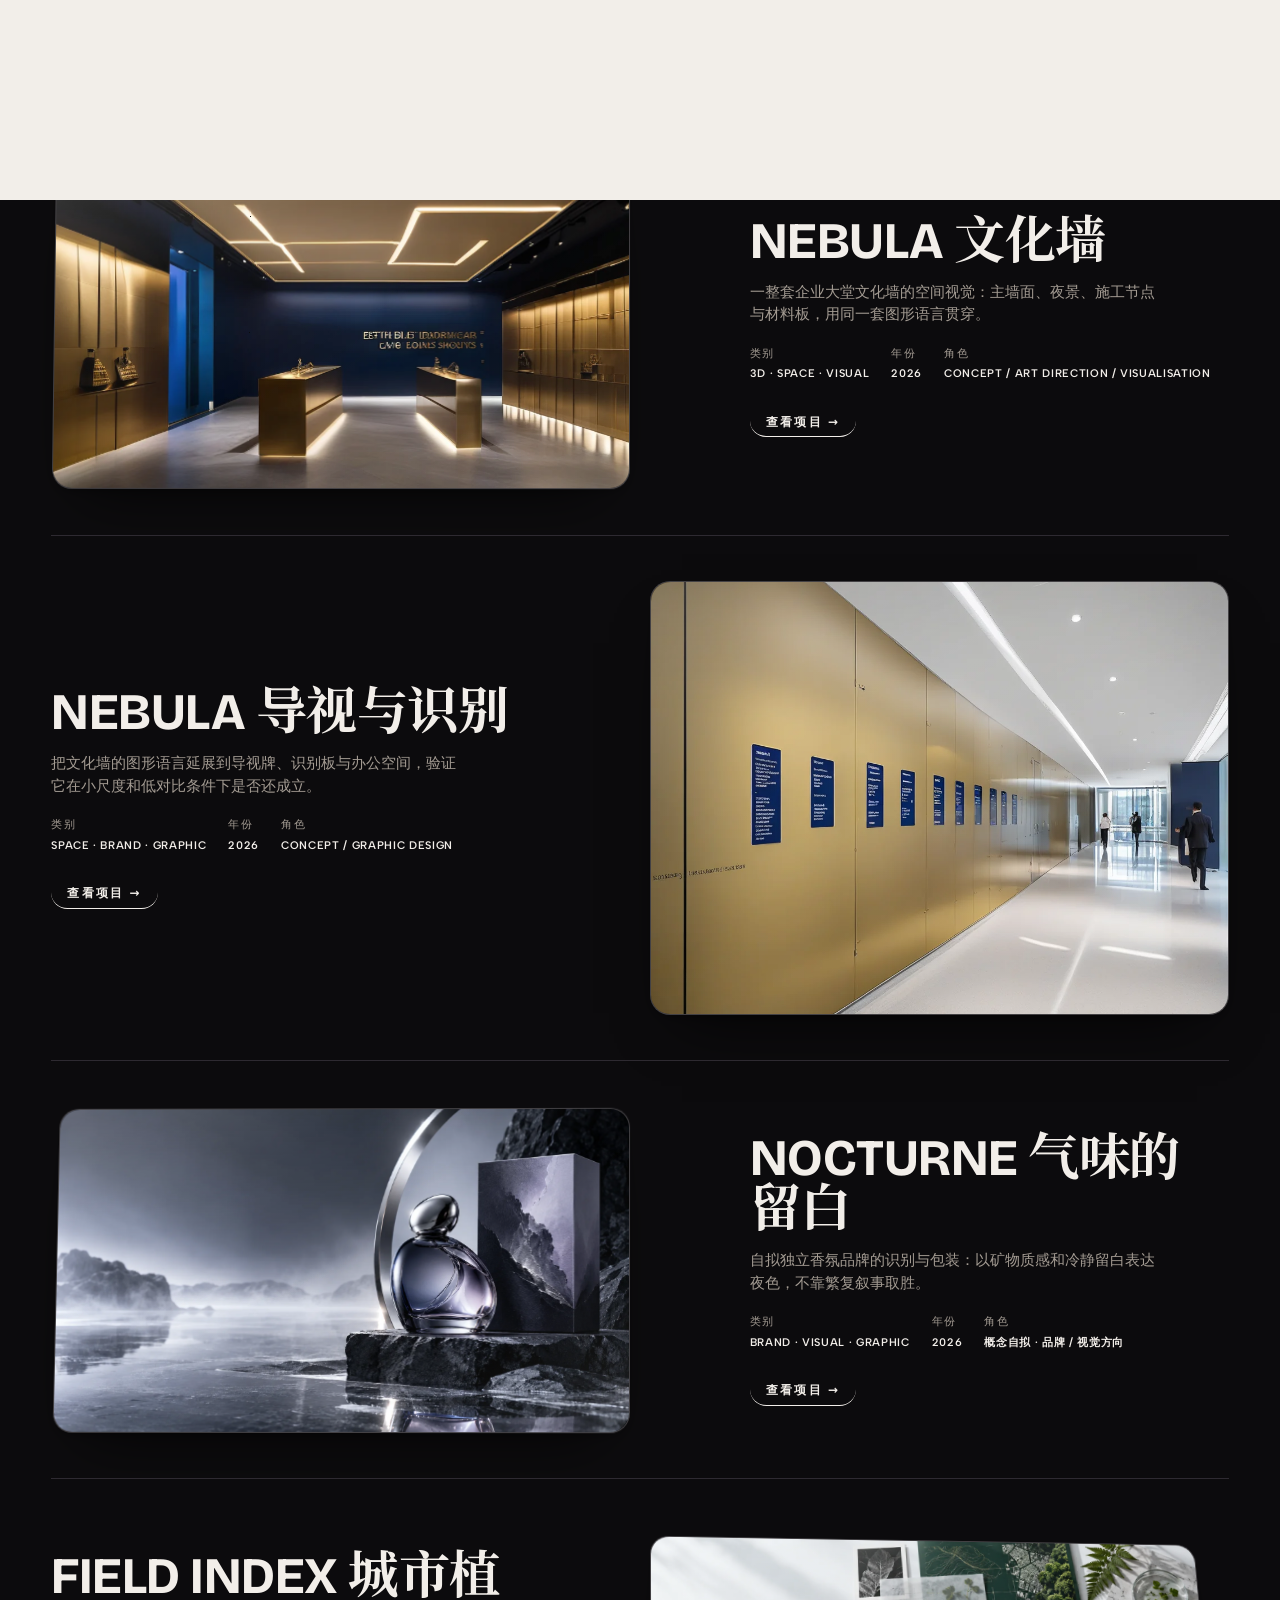
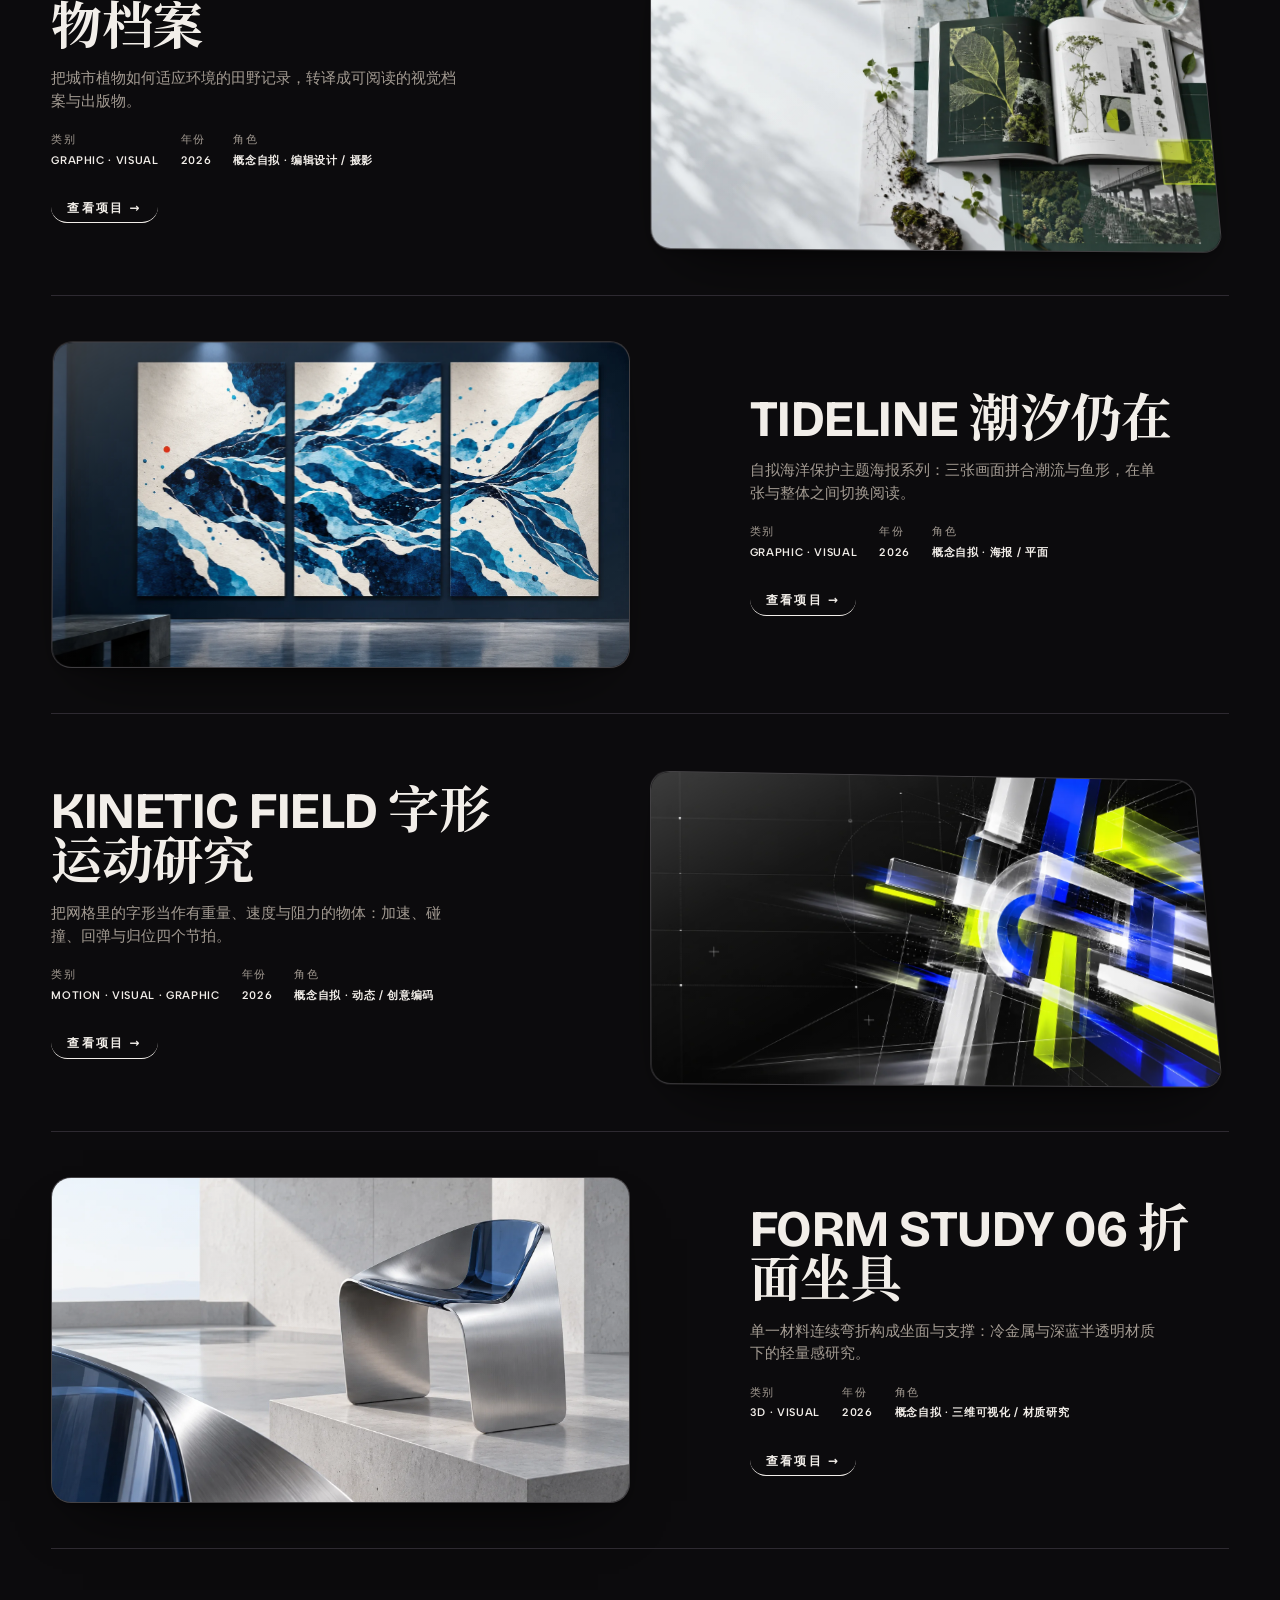
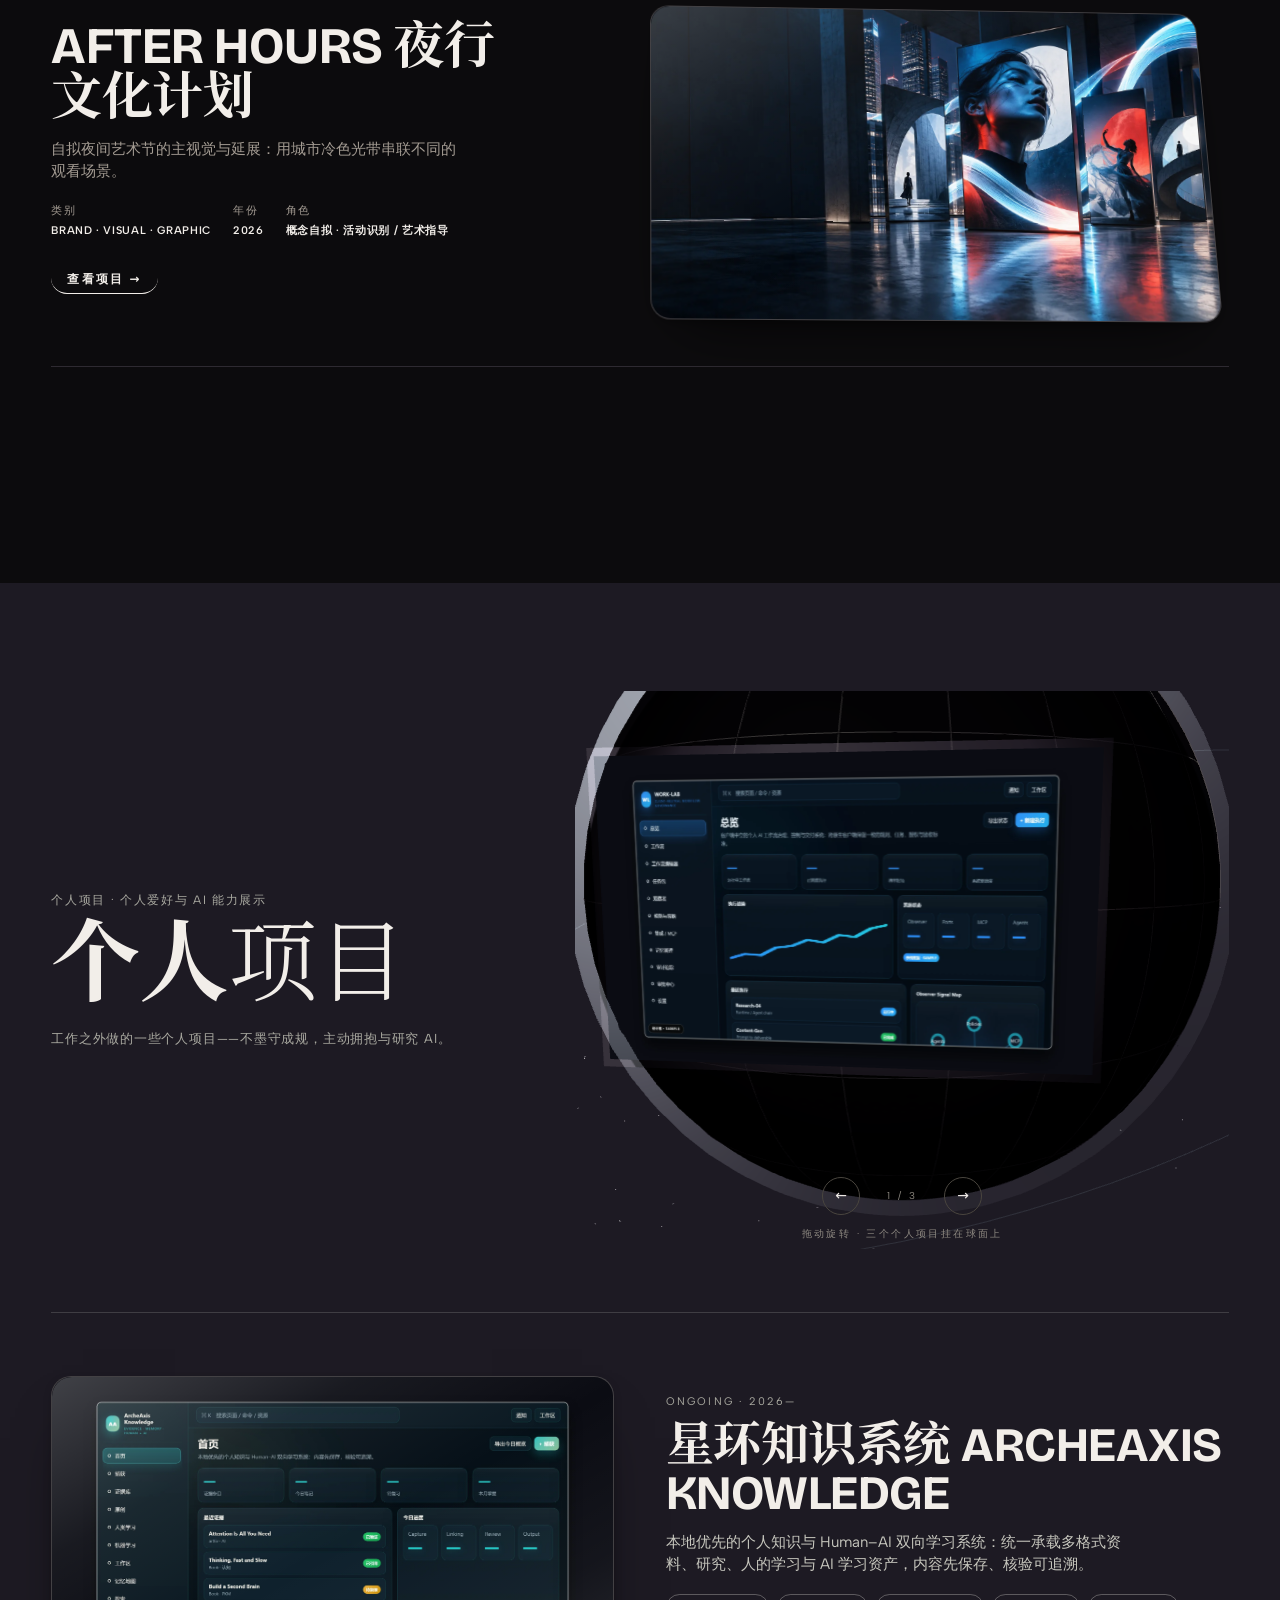
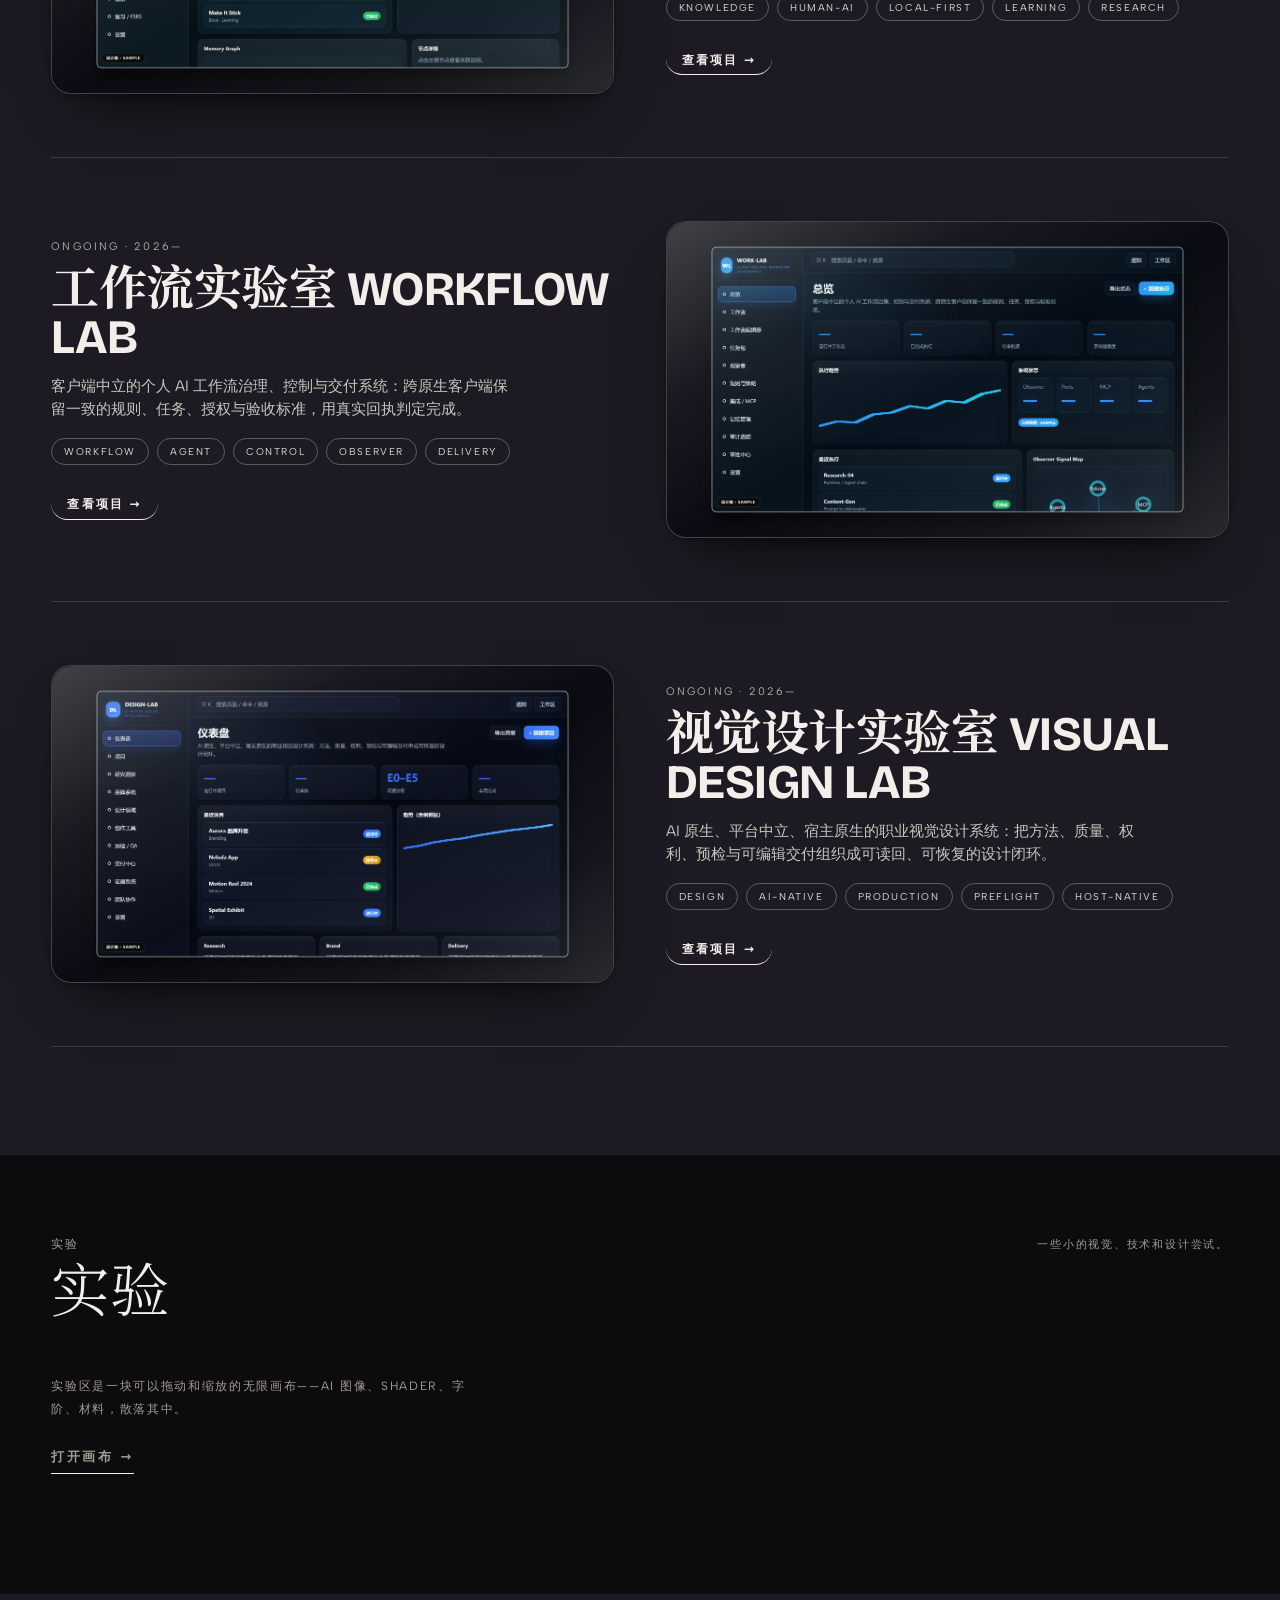
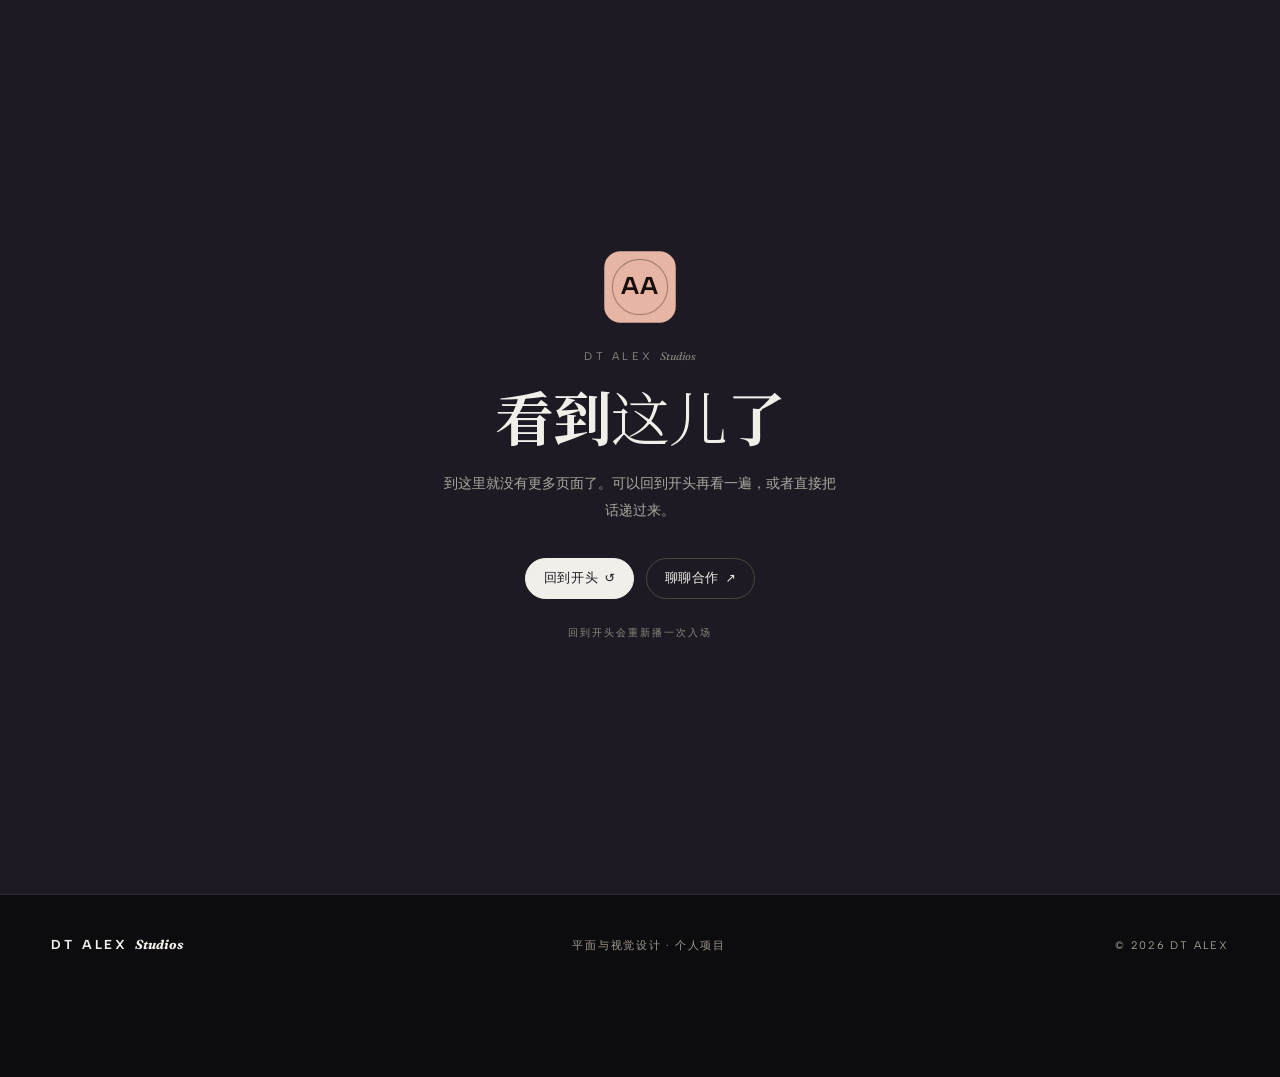
==== commit 9edc57df: "实验区改成真瀑布流，首页陈述段换成一张压得住黑底的大图 两处都是"空"和"重复"，不是缺内容：  实验区 12 张卡原本被 .lv 写死的 aspect-ratio:4/3 统一压成方盒居中， 高度只" ====
--- a/site-unseen/index.html
+++ b/site-unseen/index.html
@@ -64,13 +64,23 @@
       </span>
     </a>
   </section>
-  <section class="sec" aria-label="Statement" style="padding-top:60px">
-    <div class="wrap">
-      <h2 class="display m" data-reveal><span class="t-zh">平面与<br /><em>视觉设计</em></span><span class="t-en">Graphic &amp;<br /><em>Visual Design</em></span></h2>
-      <div style="display:flex;flex-wrap:wrap;gap:20px;justify-content:space-between;margin-top:30px">
-        <p class="tag" style="max-width:46ch;line-height:1.9" data-reveal><span class="t-zh">品牌、平面、空间与部分数字设计。工作之外研究 3D、动态影像、软件与 AI。</span><span class="t-en">Brand, graphic, spatial and part of digital design. Outside work I study 3D, motion imagery, software and AI.</span></p>
-        <p class="meta" data-reveal><span class="t-zh">现居中国 · 面向全球工作 · 2026</span><span class="t-en">Based in China · Working worldwide · 2026</span></p>
-      </div>
+  <section class="sec stmt" aria-label="Statement" style="padding-top:60px">
+    <div class="wrap stmt__grid">
+      <div class="stmt__t">
+        <h2 class="display m" data-reveal><span class="t-zh">平面与<br /><em>视觉设计</em></span><span class="t-en">Graphic &amp;<br /><em>Visual Design</em></span></h2>
+        <p class="tag" style="max-width:46ch;line-height:1.9;margin-top:30px" data-reveal><span class="t-zh">品牌、平面、空间与部分数字设计。工作之外研究 3D、动态影像、软件与 AI。</span><span class="t-en">Brand, graphic, spatial and part of digital design. Outside work I study 3D, motion imagery, software and AI.</span></p>
+        <p class="meta" style="margin-top:22px" data-reveal><span class="t-zh">现居中国 · 面向全球工作 · 2026</span><span class="t-en">Based in China · Working worldwide · 2026</span></p>
+      </div>
+      <!-- 上一版这里塞的是三张过程截图，量出来亮度只有 24–42，而页面底色约 11——
+           等于在黑纸上贴黑纸，看着就是三块发闷的方块。
+           换成一张真正压得住黑底的大图（TIDELINE，亮度 95、饱和 0.50），
+           并在它身后垫一层取自品牌色的光晕：暗页上"贴一张图"和"图在发光"是两回事。
+           图按原生 16:9 走，不裁切也不拉伸。 -->
+      <figure class="stmt__v" data-reveal>
+        <img class="fit" src="assets/media/concepts/tideline-hero.webp" width="1672" height="941" loading="lazy"
+             alt="TIDELINE 潮汐仍在：夜色海面上的光带与版面构成" />
+        <figcaption><span class="t-zh">TIDELINE 潮汐仍在 · 概念案例</span><span class="t-en">TIDELINE · concept case</span></figcaption>
+      </figure>
     </div>
   </section>
 
--- a/site-unseen/assets/fonts/fonts.css
+++ b/site-unseen/assets/fonts/fonts.css
@@ -1,8 +1,13 @@
-/* 自托管开源字体
-   Albert Sans  · SIL OFL 1.1 · variable wght 100–900（含真斜体）
-   Playfair Display · SIL OFL 1.1 · variable wght 400–900（本地仅有正体文件，
-   斜体由浏览器合成 oblique；如需真斜体须补 PlayfairDisplay-Italic 的 woff2）
-   许可证全文见同目录 OFL.txt */
+/* 自托管开源字体（全部 SIL OFL 1.1，许可证全文就在本目录）
+   Albert Sans · variable wght 100–900（含真斜体）· 正文与 UI
+   Playfair Display · variable wght 400–900（仅正体，斜体由浏览器合成）· 回退用
+   Bricolage Grotesque · variable wght 200–800 + wdth 75–100% · --headline 西文大字
+   Fraunces · variable wght 300–900 + opsz/SOFT/WONK，真斜体 · --display/--serif 重音
+   西文两支新字体只装 latin 子集：正文是中英混排，latin-ext / vietnamese 那 130 KB 是白背。
+   Noto Serif SC Display · variable wght 200–900 · 中文大字与衬线重音。
+   正体与斜体两条声明指向同一个文件：中文没有真斜体，浏览器一旦自己合成倾斜就很难看，
+   给 italic 请求一张同文件的脸，强调的对比就改由字重承担（大字 700 / 强调 500 / 正文 400）。
+   完整字体 25 MB，这一刀只留下页面上真出现的汉字，不到 90 KB。 */
 @font-face {
   font-family: "Albert Sans";
   font-style: normal;
@@ -33,3 +38,37 @@
   src: url("./playfair-display-latin-ext.woff2") format("woff2");
   unicode-range: U+0100-02BA, U+02BD-02C5, U+02C7-02CC, U+02CE-02D7, U+02DD-02FF, U+0304, U+0308, U+0329, U+1D00-1DBF, U+1E00-1E9F, U+1EF2-1EFF, U+2020, U+20A0-20AB, U+20AD-20C0, U+2113, U+2C60-2C7F, U+A720-A7FF;
 }
+@font-face {
+  font-family: "Fraunces";
+  font-style: italic;
+  font-weight: 300 900;
+  font-display: swap;
+  src: url("./fraunces-latin-italic.woff2") format("woff2");
+  unicode-range: U+0000-00FF, U+0131, U+0152-0153, U+02BB-02BC, U+02C6, U+02DA, U+02DC, U+0304, U+0308, U+0329, U+2000-206F, U+20AC, U+2122, U+2191, U+2193, U+2212, U+2215, U+FEFF, U+FFFD;
+}
+@font-face {
+  font-family: "Bricolage Grotesque";
+  font-style: normal;
+  font-weight: 200 800;
+  font-stretch: 75% 100%;
+  font-display: swap;
+  src: url("./bricolage-grotesque-latin.woff2") format("woff2");
+  unicode-range: U+0000-00FF, U+0131, U+0152-0153, U+02BB-02BC, U+02C6, U+02DA, U+02DC, U+0304, U+0308, U+0329, U+2000-206F, U+20AC, U+2122, U+2191, U+2193, U+2212, U+2215, U+FEFF, U+FFFD;
+}
+
+@font-face {
+  font-family: "Noto Serif SC Display";
+  font-style: normal;
+  font-weight: 200 900;
+  font-display: swap;
+  src: url("./noto-serif-sc-display.woff2") format("woff2");
+  unicode-range: U+3001-3002, U+300C-300D, U+4E00, U+4E09-4E0B, U+4E0D-4E0E, U+4E2A, U+4E3A-4E3B, U+4E48-4E49, U+4E86, U+4E92, U+4EA4, U+4EA7, U+4EBA, U+4EC0, U+4ECD-4ECE, U+4ED8, U+4EE3, U+4EE5, U+4EF6, U+4EFB, U+4F1A, U+4F38, U+4F46, U+4F53, U+4F55, U+4F5C, U+4F60, U+4F7F, U+4F9D, U+4FDD, U+4FE1, U+505A, U+513F, U+5148-5149, U+514B, U+5165, U+5168, U+516C, U+5173, U+5177, U+518D, U+5199, U+51B3, U+51FA, U+5206-5207, U+5212, U+5219, U+5224, U+522B, U+5230, U+5236-5237, U+5269, U+529B, U+52A8, U+5316, U+533A, U+5370, U+53CD, U+53D1, U+53D8, U+53E3, U+53EA, U+53EF, U+53F7, U+540C, U+540E, U+5411, U+5426, U+542C, U+5473, U+548C, U+54C1, U+56DE, U+56FE, U+5728, U+5730, U+573A, U+5750, U+5757, U+57CE, U+5899, U+590D, U+591A, U+591C, U+5957, U+597D, U+5982, U+59CB, U+5B57-5B58, U+5B83, U+5B9A, U+5B9E, U+5BA2, U+5BA4, U+5BB9, U+5BFC, U+5C01, U+5C0F, U+5C31, U+5C3A, U+5C42, U+5C4F, U+5DE5, U+5DEE, U+5DF1, U+5E02-5E03, U+5E26-5E27, U+5E55, U+5E73, U+5E8F, U+5E94, U+5EA6, U+5ECA, U+5EF6, U+5F00, U+5F15, U+5F62, U+5F84-5F85, U+5F97, U+5FAA, U+5FC5, U+5FF5, U+6001, U+6015, U+6027, U+606F, U+611F, U+6210-6211, U+6216, U+6237, U+6240, U+624D, U+6267, U+627F, U+628A, U+6298, U+62C5, U+62CD, U+62E9, U+6301, U+6362, U+636E, U+63D2, U+6491, U+652F, U+653E, U+6587, U+6599, U+65AD, U+65BD, U+65E0, U+65E2, U+65E6, U+65E9, U+65F6, U+660E, U+6613, U+661F, U+662F, U+666F-6670, U+66F4, U+6700, U+6709, U+671F, U+6742, U+6750, U+675F, U+6761, U+6765, U+679C, U+67B6, U+67D3, U+67E5, U+6807, U+6837-6838, U+683C, U+6848, U+6863, U+690D, U+695A, U+6982, U+6B21, U+6B65, U+6BB5, U+6BCF, U+6C11, U+6C14, U+6C50, U+6D3B, U+6D41, U+6E05, U+6E32, U+6E90, U+6ED1, U+6F6E, U+70AB, U+7167, U+7247, U+724C, U+7269, U+72B6, U+73AF, U+7406, U+751F, U+7528, U+7531, U+753B, U+754C, U+7559, U+767D, U+7684, U+76EE, U+76F8, U+770B, U+771F, U+7740, U+77E5, U+7814, U+786E, U+79CD, U+79E9, U+7A0B, U+7A76, U+7ACB, U+7AEF, U+7B49, U+7BB1, U+7C7B, U+7CBE, U+7CFB, U+7D20, U+7D22, U+7EA2, U+7EA6-7EA7, U+7EB3, U+7EBF, U+7EC6, U+7ED3, U+7ED9, U+7EDF, U+7EED, U+7F16, U+800C, U+804C, U+8054, U+80FD, U+81EA, U+8272, U+8282, U+8303, U+843D, U+884C, U+8857, U+8865, U+8868, U+88AB, U+88C2, U+8981, U+89C4, U+89C6, U+89C9, U+89E3, U+8A00, U+8BA1, U+8BA9, U+8BB0, U+8BBA, U+8BBE, U+8BC1, U+8BC6, U+8BE5, U+8BED, U+8BEF, U+8BFB, U+8C03, U+8C08, U+8D23, U+8D27-8D28, U+8D34, U+8D70, U+8D77, U+8D8A, U+8DEF, U+8F91, U+8F93, U+8FBE, U+8FC7, U+8FD0, U+8FD8-8FD9, U+8FDB, U+8FDE, U+8FED, U+9009, U+903B, U+90AE, U+90E8, U+90FD, U+91CD, U+91CF, U+952E, U+95EE, U+9605, U+9636, U+9650, U+96BE, U+9759, U+9762, U+9875, U+9879, U+987B, U+9898, U+989C, U+9988, U+9A8C, U+9A97, U+9AA4, U+FF0C, U+FF1B;
+}
+@font-face {
+  font-family: "Noto Serif SC Display";
+  font-style: italic;
+  font-weight: 200 900;
+  font-display: swap;
+  src: url("./noto-serif-sc-display.woff2") format("woff2");
+  unicode-range: U+3001-3002, U+300C-300D, U+4E00, U+4E09-4E0B, U+4E0D-4E0E, U+4E2A, U+4E3A-4E3B, U+4E48-4E49, U+4E86, U+4E92, U+4EA4, U+4EA7, U+4EBA, U+4EC0, U+4ECD-4ECE, U+4ED8, U+4EE3, U+4EE5, U+4EF6, U+4EFB, U+4F1A, U+4F38, U+4F46, U+4F53, U+4F55, U+4F5C, U+4F60, U+4F7F, U+4F9D, U+4FDD, U+4FE1, U+505A, U+513F, U+5148-5149, U+514B, U+5165, U+5168, U+516C, U+5173, U+5177, U+518D, U+5199, U+51B3, U+51FA, U+5206-5207, U+5212, U+5219, U+5224, U+522B, U+5230, U+5236-5237, U+5269, U+529B, U+52A8, U+5316, U+533A, U+5370, U+53CD, U+53D1, U+53D8, U+53E3, U+53EA, U+53EF, U+53F7, U+540C, U+540E, U+5411, U+5426, U+542C, U+5473, U+548C, U+54C1, U+56DE, U+56FE, U+5728, U+5730, U+573A, U+5750, U+5757, U+57CE, U+5899, U+590D, U+591A, U+591C, U+5957, U+597D, U+5982, U+59CB, U+5B57-5B58, U+5B83, U+5B9A, U+5B9E, U+5BA2, U+5BA4, U+5BB9, U+5BFC, U+5C01, U+5C0F, U+5C31, U+5C3A, U+5C42, U+5C4F, U+5DE5, U+5DEE, U+5DF1, U+5E02-5E03, U+5E26-5E27, U+5E55, U+5E73, U+5E8F, U+5E94, U+5EA6, U+5ECA, U+5EF6, U+5F00, U+5F15, U+5F62, U+5F84-5F85, U+5F97, U+5FAA, U+5FC5, U+5FF5, U+6001, U+6015, U+6027, U+606F, U+611F, U+6210-6211, U+6216, U+6237, U+6240, U+624D, U+6267, U+627F, U+628A, U+6298, U+62C5, U+62CD, U+62E9, U+6301, U+6362, U+636E, U+63D2, U+6491, U+652F, U+653E, U+6587, U+6599, U+65AD, U+65BD, U+65E0, U+65E2, U+65E6, U+65E9, U+65F6, U+660E, U+6613, U+661F, U+662F, U+666F-6670, U+66F4, U+6700, U+6709, U+671F, U+6742, U+6750, U+675F, U+6761, U+6765, U+679C, U+67B6, U+67D3, U+67E5, U+6807, U+6837-6838, U+683C, U+6848, U+6863, U+690D, U+695A, U+6982, U+6B21, U+6B65, U+6BB5, U+6BCF, U+6C11, U+6C14, U+6C50, U+6D3B, U+6D41, U+6E05, U+6E32, U+6E90, U+6ED1, U+6F6E, U+70AB, U+7167, U+7247, U+724C, U+7269, U+72B6, U+73AF, U+7406, U+751F, U+7528, U+7531, U+753B, U+754C, U+7559, U+767D, U+7684, U+76EE, U+76F8, U+770B, U+771F, U+7740, U+77E5, U+7814, U+786E, U+79CD, U+79E9, U+7A0B, U+7A76, U+7ACB, U+7AEF, U+7B49, U+7BB1, U+7C7B, U+7CBE, U+7CFB, U+7D20, U+7D22, U+7EA2, U+7EA6-7EA7, U+7EB3, U+7EBF, U+7EC6, U+7ED3, U+7ED9, U+7EDF, U+7EED, U+7F16, U+800C, U+804C, U+8054, U+80FD, U+81EA, U+8272, U+8282, U+8303, U+843D, U+884C, U+8857, U+8865, U+8868, U+88AB, U+88C2, U+8981, U+89C4, U+89C6, U+89C9, U+89E3, U+8A00, U+8BA1, U+8BA9, U+8BB0, U+8BBA, U+8BBE, U+8BC1, U+8BC6, U+8BE5, U+8BED, U+8BEF, U+8BFB, U+8C03, U+8C08, U+8D23, U+8D27-8D28, U+8D34, U+8D70, U+8D77, U+8D8A, U+8DEF, U+8F91, U+8F93, U+8FBE, U+8FC7, U+8FD0, U+8FD8-8FD9, U+8FDB, U+8FDE, U+8FED, U+9009, U+903B, U+90AE, U+90E8, U+90FD, U+91CD, U+91CF, U+952E, U+95EE, U+9605, U+9636, U+9650, U+96BE, U+9759, U+9762, U+9875, U+9879, U+987B, U+9898, U+989C, U+9988, U+9A8C, U+9A97, U+9AA4, U+FF0C, U+FF1B;
+}
--- a/site-unseen/css/studios-unseen.css
+++ b/site-unseen/css/studios-unseen.css
@@ -21,6 +21,8 @@
      离底偏移 + 钮高 + 余量。页面页脚、索引层列表、菜单社交行
      都必须让开这条带，否则内容"停"在钮底下。 */
   --chrome-b:calc(var(--pad) + 53px + 18px);
+  /* 顶栏那条带的高度：18 内边距 + 53 圆钮 + 18 内边距。菜单要让开它。 */
+  --chrome-t:calc(18px + 53px + 18px);
   /* 强调色仍是参考站那支腮红粉，但在暗底上要提亮；其上文字必须用深色 */
   --brand:#E7B5A4;
   --brand-ink:#170F0C;
@@ -38,10 +40,13 @@
   --glass-drop:0 30px 60px -32px rgba(0,0,0,.9),0 4px 12px -6px rgba(0,0,0,.7);
   --glass-drop-hi:0 46px 84px -34px rgba(0,0,0,.95),0 6px 18px -6px rgba(0,0,0,.75);
   --sans:"Neue Montreal","Albert Sans","PingFang SC","Microsoft YaHei",system-ui,sans-serif;
-  --display:"Saol Display","Playfair Display","Noto Serif SC",Georgia,serif;
-  --serif:"Saol Display","Playfair Display","Noto Serif SC",Georgia,serif;
+  --headline:"Bricolage Grotesque","Noto Serif SC Display","Neue Montreal","Albert Sans","PingFang SC","Microsoft YaHei",system-ui,sans-serif;
+  --display:"Fraunces","Saol Display","Playfair Display","Noto Serif SC Display",Georgia,serif;
+  --serif:"Fraunces","Saol Display","Playfair Display","Noto Serif SC Display",Georgia,serif;
   --pad:clamp(20px,4vw,56px);
   --ease:cubic-bezier(.22,1,.36,1);
+  /* 字标落位用的过冲弹簧：收尾要有『啪』一下，不是缓动到位 */
+  --easeSpring:cubic-bezier(.22,1.32,.36,1);
   /* 参考站 timeline 用的 expo.inOut */
   --easeExpo:cubic-bezier(.87,0,.13,1);
   --easeSharp:cubic-bezier(.7,0,.3,1);
@@ -70,13 +75,16 @@
 
 /* ---------- type scale ---------- */
 .display{
-  font-family:var(--sans);font-weight:700;line-height:.95;
+  font-family:var(--headline);font-weight:700;font-stretch:82%;line-height:.95;
   letter-spacing:-.02em;text-transform:uppercase;
   /* 单个长词（ARCHEAXIS）撑破容器是 240px 档横向溢出的唯一来源；
      anywhere 只在词放不下时才断词，正常换行行为不变 */
   overflow-wrap:anywhere;
 }
 .display.xl{font-size:clamp(64px,11vw,200px)}
+/* 主字标的推拉镜头：滚动进度由 core.js 写进 --dolly，这里只用在一个通道上。
+   只缩不涨；transform-origin 取中部，缩的时候四边均匀让位，不会看着往下掉。 */
+.hero .display.xl{transform:scale(var(--dolly,1));transform-origin:50% 45%}
 .display.l{font-size:clamp(44px,7vw,120px)}
 .display.m{font-size:clamp(30px,4.6vw,72px)}
 /* 极窄档（分屏 / 窄窗口 / 折叠屏）：clamp 的下限本身就会撑破容器，
@@ -134,7 +142,7 @@
 .gate.leave{transform:translateY(-100%)}
 .gate .letters{display:flex;gap:clamp(6px,2vw,22px)}
 .gate .letters span{
-  font-size:clamp(56px,13vw,180px);font-weight:700;line-height:1;
+  font-family:var(--headline);font-size:clamp(56px,13vw,180px);font-weight:700;line-height:1;
   text-transform:uppercase;opacity:0;transform:translateY(40px);
   transition:opacity .7s var(--ease),transform .7s var(--ease);
 }
@@ -148,7 +156,7 @@
   display:flex;align-items:center;justify-content:center;gap:14px;
   transform:translateY(100%);pointer-events:none;
 }
-.mask span{font-size:clamp(30px,7vw,90px);font-weight:700;text-transform:uppercase;letter-spacing:.12em}
+.mask span{font-family:var(--headline);font-size:clamp(30px,7vw,90px);font-weight:700;text-transform:uppercase;letter-spacing:.12em}
 /* 参考站 timeline 实测：cover .6s / reveal .8s，都用 expo.inOut。
    .hold 让新页面在资源就绪前保持被遮住，避免"擦开一半还在加载"。 */
 .mask.in{animation:maskIn .6s var(--easeExpo) forwards}
@@ -176,8 +184,12 @@
 /* ---------- menu overlay ---------- */
 .menu{
   position:fixed;inset:0;z-index:150;background:var(--paper);
-  display:flex;flex-direction:column;justify-content:center;
-  padding:0 var(--pad);clip-path:inset(0 0 100% 0);visibility:hidden;
+  display:flex;flex-direction:column;justify-content:flex-start;
+  /* 放不下时必须有出口：fixed + justify-content:center 的溢出上下两头都滚不回来，
+     所以改成 flex-start 起排 + 可滚，居中交给 .mbottom 的 margin-top:auto。 */
+  overflow-y:auto;overscroll-behavior:contain;-webkit-overflow-scrolling:touch;
+  padding:calc(var(--chrome-t) + clamp(8px,2.4vh,30px)) var(--pad) var(--chrome-b);
+  clip-path:inset(0 0 100% 0);visibility:hidden;
   transition:clip-path .7s var(--easeSharp),visibility 0s .7s;
 }
 .menu.open{clip-path:inset(0 0 0% 0);visibility:visible;transition:clip-path .7s var(--easeSharp)}
@@ -186,7 +198,7 @@
   padding:clamp(10px,2vh,22px) 0;border-bottom:var(--line);
   /* 参考站全屏菜单是 Saol Display 大字、约 90px、非全大写；
      原来用 5.4vw 粗体无衬线全大写，是整个 chrome 里最不像的一处。 */
-  font-family:var(--display);font-size:clamp(38px,8.4vw,92px);font-weight:400;
+  font-family:var(--display);font-size:clamp(34px,min(8.4vw,8.6vh),92px);font-weight:400;
   letter-spacing:-.02em;text-transform:none;
   transform:translateY(30px);opacity:0;transition:transform .6s var(--ease),opacity .6s;
 }
@@ -278,7 +290,7 @@
   align-items:center;text-align:center;gap:22px}
 .ckick{font-size:11px;letter-spacing:.26em;text-transform:uppercase;color:var(--gray)}
 .cbtns{display:flex;flex-wrap:wrap;gap:14px;justify-content:center}
-.cmail{font-family:var(--sans);font-size:clamp(20px,3.4vw,40px);font-weight:700;letter-spacing:-.01em}
+.cmail{font-family:var(--headline);font-size:clamp(20px,3.4vw,40px);font-weight:700;letter-spacing:-.01em}
 .pill[disabled]{opacity:.45;cursor:not-allowed;transform:none;box-shadow:none}
 .pill[disabled]:hover{transform:none}
 .pill[disabled]:hover .bl{opacity:0}
@@ -534,7 +546,7 @@
    原先 `grid-column:span 5; grid-column-start:8` 在浏览器里实际只落到 1 条轨道，
    文字列被压成 92px（1440 视口下）——标题三行一字、说明栏 15 字一换。 */
 .sw .swtxt{grid-column:8 / span 5;min-width:0}
-.sw .swtxt .t{font-size:clamp(24px,4vw,52px);font-weight:700;text-transform:uppercase;letter-spacing:-.01em;line-height:1}
+.sw .swtxt .t{font-family:var(--headline);font-size:clamp(24px,4vw,52px);font-weight:700;text-transform:uppercase;letter-spacing:-.01em;line-height:1}
 .sw .swtxt .one{font-size:15px;color:var(--gray);margin-top:14px;max-width:46ch}
 .sw .swmeta{display:flex;flex-wrap:wrap;gap:8px 22px;margin-top:20px}
 /* 标签在上、值在下。必须写 > span：写成 `.swmeta span` 会连里面的
@@ -559,7 +571,7 @@
 .pp:last-of-type{border-bottom:1px solid var(--invert-line)}
 .pp .ppimg{overflow:hidden}
 .pp .pptxt .k{font-size:11px;letter-spacing:.2em;text-transform:uppercase;color:#A9A9A0}
-.pp .pptxt .n{font-size:clamp(26px,4vw,48px);font-weight:700;text-transform:uppercase;letter-spacing:-.01em;margin:10px 0 14px;line-height:1}
+.pp .pptxt .n{font-family:var(--headline);font-size:clamp(26px,4vw,48px);font-weight:700;text-transform:uppercase;letter-spacing:-.01em;margin:10px 0 14px;line-height:1}
 .pp .pptxt .one{font-size:15px;color:#C7C7BE;max-width:52ch}
 .pp .pptxt .flags{display:flex;flex-wrap:wrap;gap:8px;margin-top:18px}
 .pp .pptxt .flags span{font-size:10px;letter-spacing:.16em;text-transform:uppercase;border:1px solid rgba(242,238,233,.3);border-radius:999px;padding:5px 12px;color:#DADAD2}
@@ -577,7 +589,7 @@
   transition:color var(--durU),background-color var(--durU),border-color var(--durU);
 }
 .filters button:hover{color:var(--ink)}
-.filters button.on{color:var(--paper);background:var(--ink);border-color:var(--ink)}
+.filters button.on{color:var(--paper)}
 .filters[hidden]{display:none}
 .pfilter{text-align:center;margin:34px 0 0}
 .fbtn .pill__ic{transition:transform var(--durU) var(--ease)}
@@ -696,16 +708,43 @@
 .dmedia .mi .cap{font-size:10px;letter-spacing:.16em;text-transform:uppercase;color:var(--gray);padding:10px 2px 0}
 .next{border-top:var(--line);margin:40px var(--pad) 0;padding:40px 0 60px;display:flex;justify-content:space-between;align-items:baseline;gap:20px}
 .next .lbl{font-size:11px;letter-spacing:.2em;text-transform:uppercase;color:var(--gray)}
-.next .nname{font-size:clamp(24px,4vw,48px);font-weight:700;text-transform:uppercase;letter-spacing:-.01em}
+.next .nname{font-family:var(--headline);font-size:clamp(24px,4vw,48px);font-weight:700;text-transform:uppercase;letter-spacing:-.01em}
 .next:hover .nname{text-decoration:underline;text-underline-offset:8px}
 .notfound{padding:30vh var(--pad);text-align:center}
 
 /* ---------- labs ---------- */
-.labsgrid{display:grid;grid-template-columns:repeat(12,minmax(0,1fr));gap:20px;padding:0 var(--pad) 80px}
-.labsgrid .lab{grid-column:span 4;border:var(--line);background:var(--white);overflow:hidden;position:relative}
-.labsgrid .lab.wide{grid-column:span 6}
-.labsgrid .lab .lv{aspect-ratio:4/3;display:flex;align-items:center;justify-content:center;background:var(--ink);color:var(--paper);font-weight:700;text-transform:uppercase;letter-spacing:.1em;font-size:clamp(20px,3vw,40px)}
-.labsgrid .lab .lv.gray{background:#332F38;color:var(--ink)}
+/* 实验区：真瀑布流。用 CSS columns 而不是 JS masonry——关掉 JS 也得是对的排布。
+   代价是阅读顺序变成"先竖后横"，卡上的 #001…#012 编号仍然自证身份。 */
+.labsgrid{columns:3;column-gap:20px;padding:0 var(--pad) 80px}
+.labsgrid .lab{break-inside:avoid;-webkit-column-break-inside:avoid;margin:0 0 20px;
+  border:var(--line);background:var(--white);overflow:hidden;position:relative}
+.labsgrid .lab.wide{break-inside:avoid}
+/* .lv 不再统一压成 4/3：有图时高度交给图片自己的 width/height 盒子，
+   原生比例差（5:1 的横带 vs 1.5:1 的方块）就是这里高低差的来源。
+   只有没图的灰底占位才需要兜底比例把盒子撑起来。 */
+.labsgrid .lab .lv{font-family:var(--headline);display:flex;align-items:center;justify-content:center;background:var(--ink);color:var(--paper);font-weight:700;text-transform:uppercase;letter-spacing:.1em;font-size:clamp(20px,3vw,40px)}
+.labsgrid .lab .lv.gray{aspect-ratio:16/9;background:#332F38;color:var(--ink)}
+/* 列数随视口退让：三列在窄屏会把每张图压到看不清，
+   瀑布流的意义是"看得清的作品墙"，不是"挤成马赛克"。
+   写在基础规则之后，同特异度后者胜。 */
+@media(max-width:1080px){.labsgrid{columns:2}}
+@media(max-width:640px){.labsgrid{columns:1}}
+
+/* 首页"陈述段"：左文字右大图。上一版在这里塞三张深色过程截图，
+   亮度 24–42 对页面底色约 11，等于黑纸贴黑纸——所以换成一张亮图，
+   并在它身后垫一层品牌色光晕（径向渐变自带柔边，不用 filter:blur，
+   大半径模糊是每帧合成开销，站规只让合成层属性动）。 */
+.stmt__grid{display:grid;grid-template-columns:minmax(0,1.02fr) minmax(0,.98fr);
+  gap:clamp(28px,5vw,72px);align-items:end}
+.stmt__v{margin:0;position:relative}
+.stmt__v::before{content:"";position:absolute;inset:-4% -3%;z-index:0;
+  background:radial-gradient(58% 58% at 62% 46%,
+    color-mix(in srgb,var(--brand) 22%,transparent),transparent 72%)}
+.stmt__v img{position:relative;z-index:1;display:block;width:100%;height:auto;
+  border:var(--line);background:var(--white)}
+.stmt__v figcaption{position:relative;z-index:1;margin-top:12px;font-size:10px;
+  letter-spacing:.16em;text-transform:uppercase;color:var(--gray)}
+@media(max-width:900px){.stmt__grid{grid-template-columns:1fr;align-items:start}}
 
 /* 名称换行时，右侧的类型标签会挤到第二行紧贴着名字（EN 下实测 "AtlasDigital"、"MapCode"）。
    改成上下排：名称一行、类型一行，两者永远不共用一条基线。 */
@@ -722,12 +761,30 @@
 
 /* ---------- about ---------- */
 .abouthero{padding:170px var(--pad) 60px;max-width:1000px}
-.abouthero .aname{font-size:clamp(40px,7vw,110px);font-weight:700;text-transform:uppercase;letter-spacing:-.02em;line-height:.95}
+.abouthero .aname{font-family:var(--headline);font-size:clamp(40px,7vw,110px);font-weight:700;text-transform:uppercase;letter-spacing:-.02em;line-height:.95}
 .abouthero .aintro{font-size:clamp(18px,2.6vw,28px);line-height:1.7;margin-top:36px;max-width:26em;font-weight:400}
 .abouthero .aintro em{font-family:var(--serif);font-style:italic}
 .about .alist{padding:0 var(--pad) 40px;display:grid;grid-template-columns:repeat(12,minmax(0,1fr));gap:0;border-top:var(--line)}
 .about .alist .al{grid-column:span 4;padding:26px 0;border-bottom:var(--line)}
-.about .alist .al:nth-child(4),.about .alist .al:nth-child(5),.about .alist .al:nth-child(6){grid-column:span 4}
+/* 序号走计数器，不占新行、不动栅格节奏 */
+.about .alist{counter-reset:al}
+.about .alist .al h2::before{counter-increment:al;content:counter(al,decimal-leading-zero);
+  margin-right:.7em;color:color-mix(in srgb,var(--gray) 62%,transparent)}
+/* 悬停：标签向右让位，条目下面那条 hairline 从左往右画出来（scaleX 是合成层） */
+.about .alist .al h2{transition:transform .45s var(--ease)}
+.about .alist .al:hover h2{transform:translateX(6px)}
+.about .alist .al{position:relative}
+.about .alist .al::after{content:"";position:absolute;left:0;right:0;bottom:-1px;height:1px;
+  background:var(--brand);transform:scaleX(0);transform-origin:0 50%;
+  transition:transform .55s var(--ease)}
+.about .alist .al:hover::after{transform:scaleX(1)}
+/* 首字下沉：关于页是一整篇文字，需要一个视觉重心 */
+.abouthero .aintro::first-letter{font-family:var(--serif);font-style:italic;font-weight:300;
+  font-size:3.1em;line-height:.82;float:left;margin:.05em .12em -.02em 0;color:var(--brand)}
+@media (prefers-reduced-motion:reduce){
+  .about .alist .al h2{transition:none}
+  .about .alist .al::after{transition:none}
+}
 .about .alist .al h2{font-size:11px;letter-spacing:.2em;text-transform:uppercase;color:var(--gray);margin-bottom:10px}
 .about .alist .al p{font-size:15px;line-height:1.7;max-width:34ch}
 .about .acert{margin:30px var(--pad) 90px;padding:30px;border:1px solid var(--ink);display:flex;flex-wrap:wrap;gap:20px;justify-content:space-between;align-items:center}
@@ -736,8 +793,8 @@
 
 /* ---------- contact ---------- */
 .contacthero{padding:170px var(--pad) 30px}
-.contacthero .cbig{font-size:clamp(40px,8vw,130px);font-weight:700;text-transform:uppercase;letter-spacing:-.02em;line-height:.9}
-.contacthero .cbig em{font-family:var(--serif);font-style:italic;text-transform:none;letter-spacing:0}
+.contacthero .cbig{font-family:var(--headline);font-size:clamp(40px,8vw,130px);font-weight:700;text-transform:uppercase;letter-spacing:-.02em;line-height:.9}
+.contacthero .cbig em{font-family:var(--serif);font-style:italic;font-weight:300;text-transform:none;letter-spacing:0}
 .contact .csocials{display:flex;flex-wrap:wrap;gap:12px;padding:0 var(--pad) 80px}
 .contact .csocials a{font-size:12px;letter-spacing:.16em;text-transform:uppercase;border:1px solid var(--ink);border-radius:999px;padding:10px 20px;transition:background var(--durU),color var(--durU)}
 .contact .csocials a:hover{background:var(--ink);color:var(--paper)}
@@ -902,7 +959,7 @@
 /* 窄屏：编号导航收进全屏菜单，顶栏不许断字换行 */
 
 /* 待公布项：与可点链接同一排版，但不给链接交互语义 */
-.cmail .pending{font-size:clamp(20px,3.4vw,40px);font-weight:700;letter-spacing:-.01em;border-bottom:1px dashed var(--hair);padding-bottom:6px;color:var(--gray)}
+.cmail .pending{font-family:var(--headline);font-size:clamp(20px,3.4vw,40px);font-weight:700;letter-spacing:-.01em;border-bottom:1px dashed var(--hair);padding-bottom:6px;color:var(--gray)}
 .cnote{font-size:12px;letter-spacing:.16em;text-transform:uppercase;color:var(--gray);margin-top:-6px}
 .contact .csocials .pending{font-size:12px;letter-spacing:.16em;text-transform:uppercase;border:1px dashed var(--hair);border-radius:999px;padding:10px 20px;color:var(--gray)}
 .menu .mbottom span{color:var(--gray)}
@@ -937,7 +994,47 @@
 .kicker{font-size:11px;letter-spacing:.22em;text-transform:uppercase;color:var(--gray);margin-bottom:18px}
 
 /* 混排标版：无衬线粗体 + 衬线斜体（参考站手法，自有品牌词） */
-.lockup em{font-family:var(--serif);font-style:italic;font-weight:500;letter-spacing:-.01em;text-transform:none}
+.lockup em{font-family:var(--serif);font-style:italic;font-weight:300;letter-spacing:-.01em;text-transform:none}
+/* 动能字标（core.js 的 kineticLockup 把 H1 切成 .lk-word > .lk）。
+   遮罩用 clip-path 而不是 overflow:hidden：后者会把词盒变成行盒的一部分，
+   中文标题的折行位置随字体度量一起变；clip-path 只裁像素，不动排版。
+   上下各外扩一点，升起时遮住、落位后不切字形。 */
+/* inline-block 默认按基线对齐，会在词盒下面留出一条下沉空隙，
+   整块 H1 因此变高——vertical-align:top 把这件事关掉，
+   切分前后的行盒才一致，标题不会因为你拆了 span 就自己变高。 */
+.lockup .lk-word{display:inline-block;vertical-align:top;white-space:nowrap;
+  clip-path:inset(-14% -4% -18% -4%)}
+.lockup .lk{display:inline-block;transform:translateY(118%) rotate(3deg);opacity:0;
+  transition:transform .8s var(--easeSpring),opacity .4s linear}
+.lockup.kinetic-in .lk{transform:none;opacity:1}
+/* 斜体那块不逐字切，所以让它正常换行：inline-block 里的字是可以回行的，
+   而 .lk-word 的 nowrap 是为了"字母之间不许断行"——一个词被拆成
+   ALE / X 就直接改行盒，标题的折行位置跟着字体度量一起飘。 */
+.lockup .lk-word--em{white-space:normal;clip-path:inset(-18% -4% -26% -4%)}
+.lockup .lk-word--em em{display:inline-block;transform:translateY(78%) skewX(-9deg);opacity:0;
+  transition:transform .86s var(--easeSpring) .3s,opacity .5s linear .3s}
+.lockup.kinetic-in .lk-word--em em{transform:none;opacity:1}
+/* 指针打光：贴片中心对齐 (0,0)，JS 直接把指针在段内的坐标写进 translate。
+   颜色走 color-mix 而不是写死 rgba——brand 只有一个来源，
+   抄一份近似色，令牌改了它不会跟着改。 */
+.spot{position:absolute;left:0;top:0;width:52%;padding-bottom:52%;margin:-26% 0 0 -26%;
+  border-radius:50%;pointer-events:none;z-index:1;opacity:var(--spot-o,0);
+  transition:opacity .55s linear;
+  background:radial-gradient(circle at 50% 50%,
+    color-mix(in srgb,var(--brand) 17%,transparent),
+    color-mix(in srgb,var(--brand) 0%,transparent) 62%)}
+.personal.on-spot .spot,.coda.on-spot .spot{--spot-o:1}
+/* 页间"镜头式"转场。MDN 写明这是 cross-document：当前页与目标页都要声明同一条规则，
+   全站共用这一份 CSS，所以写在这里等于两边同时开。
+   该特性不是 Baseline（只有 Chromium 系支持）：不认识 @view-transition 的浏览器
+   整条 at-rule 直接忽略 = 普通跳转，不留 polyfill、不加依赖。
+   只动 root 级的推移+淡入淡出，不给任何元素起 view-transition-name——
+   一旦有重名元素整段转场会被静默跳过，而 fixed 的顶栏和两个圆钮被命名就会跳位。 */
+@view-transition{navigation:auto}
+::view-transition-old(root){animation:vtOut .3s var(--easeSharp) both}
+::view-transition-new(root){animation:vtIn .44s var(--ease) both}
+@keyframes vtOut{to{opacity:0;transform:translateY(-16px) scale(.985)}}
+@keyframes vtIn{from{opacity:0;transform:translateY(22px) scale(.99)}}
 
 /* 胶囊按钮：填充 / 描边两种 */
 .pill{display:inline-flex;align-items:center;gap:.5em;border:1px solid var(--ink);border-radius:999px;
@@ -1020,9 +1117,20 @@
 /* ============================================================
    全站按钮语言改为胶囊；标题采用「无衬线粗体 + 衬线斜体」混排
    ============================================================ */
-.btn, .swcta, .ppcta{border-radius:999px;padding:.7em 1.35em;border-color:var(--ink)}
+.btn, .swcta, .ppcta{border-radius:999px;padding:.7em 1.35em}
 .btn::before{border-radius:999px}
-.display em{font-family:var(--serif);font-style:italic;font-weight:500;text-transform:none;letter-spacing:-.01em}
+.display em{font-family:var(--serif);font-style:italic;font-weight:300;text-transform:none;letter-spacing:-.01em}
+/* 词盒：内部允许按 overflow-wrap 断行，所以窄视口不会被长词顶出横向滚动。
+   vertical-align:top 关掉 inline-block 的基线下沉，行盒才和没切分时一致。 */
+.display .kw{display:inline-block;vertical-align:top;overflow-wrap:anywhere;
+  clip-path:inset(-20% -3% -26% -3%)}
+/* 只有 JS 挂上 .kw-armed 之后才有隐藏态：脚本没跑成时标题照常可见 */
+.display.kw-armed:not(.kinetic-in) .kw{transform:translateY(112%);opacity:0}
+.display.kw-armed .kw{transition:transform .72s var(--easeSpring),opacity .42s linear}
+@media (prefers-reduced-motion:reduce){
+  .display.kw-armed:not(.kinetic-in) .kw{transform:none;opacity:1}
+  .display.kw-armed .kw{transition:none}
+}
 
 /* 左下圆形模式按钮（参考站每页都有） */
 .fab{position:fixed;left:var(--pad);bottom:var(--pad);z-index:175;width:46px;height:46px;border-radius:50%;
@@ -1063,10 +1171,14 @@
 .personal.sphere-on .wrap.psplit{display:grid;grid-template-columns:minmax(0,42fr) minmax(0,58fr);
   gap:clamp(24px,4vw,64px);align-items:center}
 .personal.sphere-on .psplit .pnote{margin-bottom:0}
-.porbit{position:relative;display:none;height:clamp(380px,70vh,700px);margin-top:clamp(34px,6vh,64px)}
-.sphere-on .psplit .porbit{margin-top:0;height:clamp(360px,62vh,620px)}
+/* 球台尺寸走自定义属性，而不是到后面再重声明一遍 height/margin-top：
+   同一属性只留一处声明，级联里就不存在"写了又被后面吃掉"的遮蔽。 */
+.porbit{position:relative;display:none;
+  height:var(--orbit-h,clamp(380px,70vh,700px));margin-top:var(--orbit-mt,clamp(34px,6vh,64px))}
+.personal.sphere-on .psplit{--orbit-h:clamp(360px,62vh,620px);--orbit-mt:0px}
 @media (max-width:900px){
-  .personal.sphere-on .wrap.psplit{grid-template-columns:minmax(0,1fr)}
+  .personal.sphere-on .wrap.psplit{grid-template-columns:minmax(0,1fr);
+    --orbit-h:clamp(380px,70vh,700px);--orbit-mt:clamp(34px,6vh,64px)}
 }
 .porbit .psphere{position:absolute;inset:0;width:100%;height:100%;display:block;pointer-events:none}
 .porbit__hint{position:absolute;left:0;right:0;bottom:8px;margin:0;text-align:center;pointer-events:none;
@@ -1075,6 +1187,28 @@
 .porbit.on.is-grabbing{cursor:grabbing}
 #personalList{margin-top:clamp(40px,7vh,80px)}
 
+
+/* ---- 实验场：卡片悬停与灯箱出图 ----
+   悬停抬起用 .labsgrid .lab:hover（0,3,0）而不是 .lab:hover（0,2,0）：
+   后者与 [data-reveal].in 同特异度且写得更早，会被 transform:none 压住，
+   于是"加了 hover 但永远不动"。 */
+.labsgrid .lab:hover{transform:translateY(-6px)}
+.labsgrid .lab .lv img{transition:transform .8s var(--ease)}
+.labsgrid .lab:hover .lv img{transform:scale(1.05)}
+.labsgrid .lab::after{content:"";position:absolute;inset:0;pointer-events:none;opacity:0;
+  box-shadow:inset 0 0 0 1px color-mix(in srgb,var(--brand) 60%,transparent);
+  transition:opacity .4s linear}
+.labsgrid .lab:hover::after{opacity:1}
+.labsgrid .lab:hover .tag-new{transform:translate(0,-2px)}
+.labsgrid .lab .tag-new{transition:transform .4s var(--ease)}
+/* 灯箱里的图：等比放进视口，不裁不拉；没图的占位条目不生成 img */
+.lb .lbimg{display:block;max-width:min(1080px,86vw);max-height:70vh;object-fit:contain;
+  background:var(--white);border:var(--line)}
+@media (prefers-reduced-motion:reduce){
+  .labsgrid .lab:hover{transform:none}
+  .labsgrid .lab:hover .lv img{transform:none}
+  .labsgrid .lab::after,.labsgrid .lab .tag-new{transition:none}
+}
 /* 入场分级压缩到 0.2s 内：真实用户更快看到内容，也让无动画环境不依赖 JS 类 */
 .gate .gtitle{transition-delay:.06s}
 .gate .gsub{transition-delay:.10s}
@@ -1084,12 +1218,12 @@
 /* ---------- 结束页：与开屏门同一套构图，形成可返回的循环 ---------- */
 .coda{min-height:100vh;display:flex;align-items:center;justify-content:center;text-align:center;
   background:var(--invert-bg);color:var(--invert-fg);padding:clamp(90px,14vh,150px) var(--pad);position:relative;overflow:hidden}
-.coda__inner{display:flex;flex-direction:column;align-items:center;max-width:44ch}
+.coda__inner{position:relative;z-index:2;display:flex;flex-direction:column;align-items:center;max-width:44ch}
 .coda .gate__mark{width:clamp(52px,7vw,78px);margin-bottom:22px}
 .coda__k{font-size:11px;letter-spacing:.3em;text-transform:uppercase;margin:0 0 26px;color:#8d8880}
 .coda__k em{font-family:var(--serif);font-style:italic;text-transform:none;letter-spacing:0}
 .coda__t{margin:0 0 20px}
-.coda__t em{font-family:var(--serif);font-style:italic;font-weight:500;text-transform:none}
+.coda__t em{font-family:var(--serif);font-style:italic;font-weight:300;text-transform:none}
 .coda__p{font-size:14px;line-height:1.95;color:#a9a9a0;margin:0 0 34px}
 .coda__acts{display:flex;flex-wrap:wrap;gap:12px;justify-content:center}
 .coda .pill{border-color:#4a463f;color:var(--invert-fg)}
@@ -1128,7 +1262,11 @@
 .mi.in .mwipe i:nth-child(3){animation-delay:.1s}
 .mi.in .mwipe i:nth-child(4){animation-delay:.15s}
 .mi.in .mwipe i{animation-fill-mode:forwards}
-@media (prefers-reduced-motion:reduce){.mwipe{display:none}}
+@media (prefers-reduced-motion:reduce){.mwipe{display:none}
+  /* 静帧档不切分字标；这两条是防呆：万一有人把切分挪到 CSS 里做 */
+  .lockup .lk,.lockup .lk-word--em em{transform:none;opacity:1}
+  .spot{display:none}
+  ::view-transition-old(root),::view-transition-new(root){animation:none}}
 
 /* ---------- 联系页 3D 展厅 ---------- */
 .roomsec{position:relative;display:none;height:clamp(340px,58vh,560px);background:#141210;overflow:hidden}
@@ -1197,4 +1335,3 @@
 .roomsec[data-theme="1"] .room__hint{color:#5c584f;text-shadow:none}
 .roomsec[data-theme="1"] .roomtheme{background:rgba(255,255,255,.6);border-color:rgba(17,17,17,.22);color:#3a3733}
 .roomsec[data-theme="1"] .roomtheme.on{background:var(--brand);border-color:var(--brand);color:var(--brand-ink)}
-
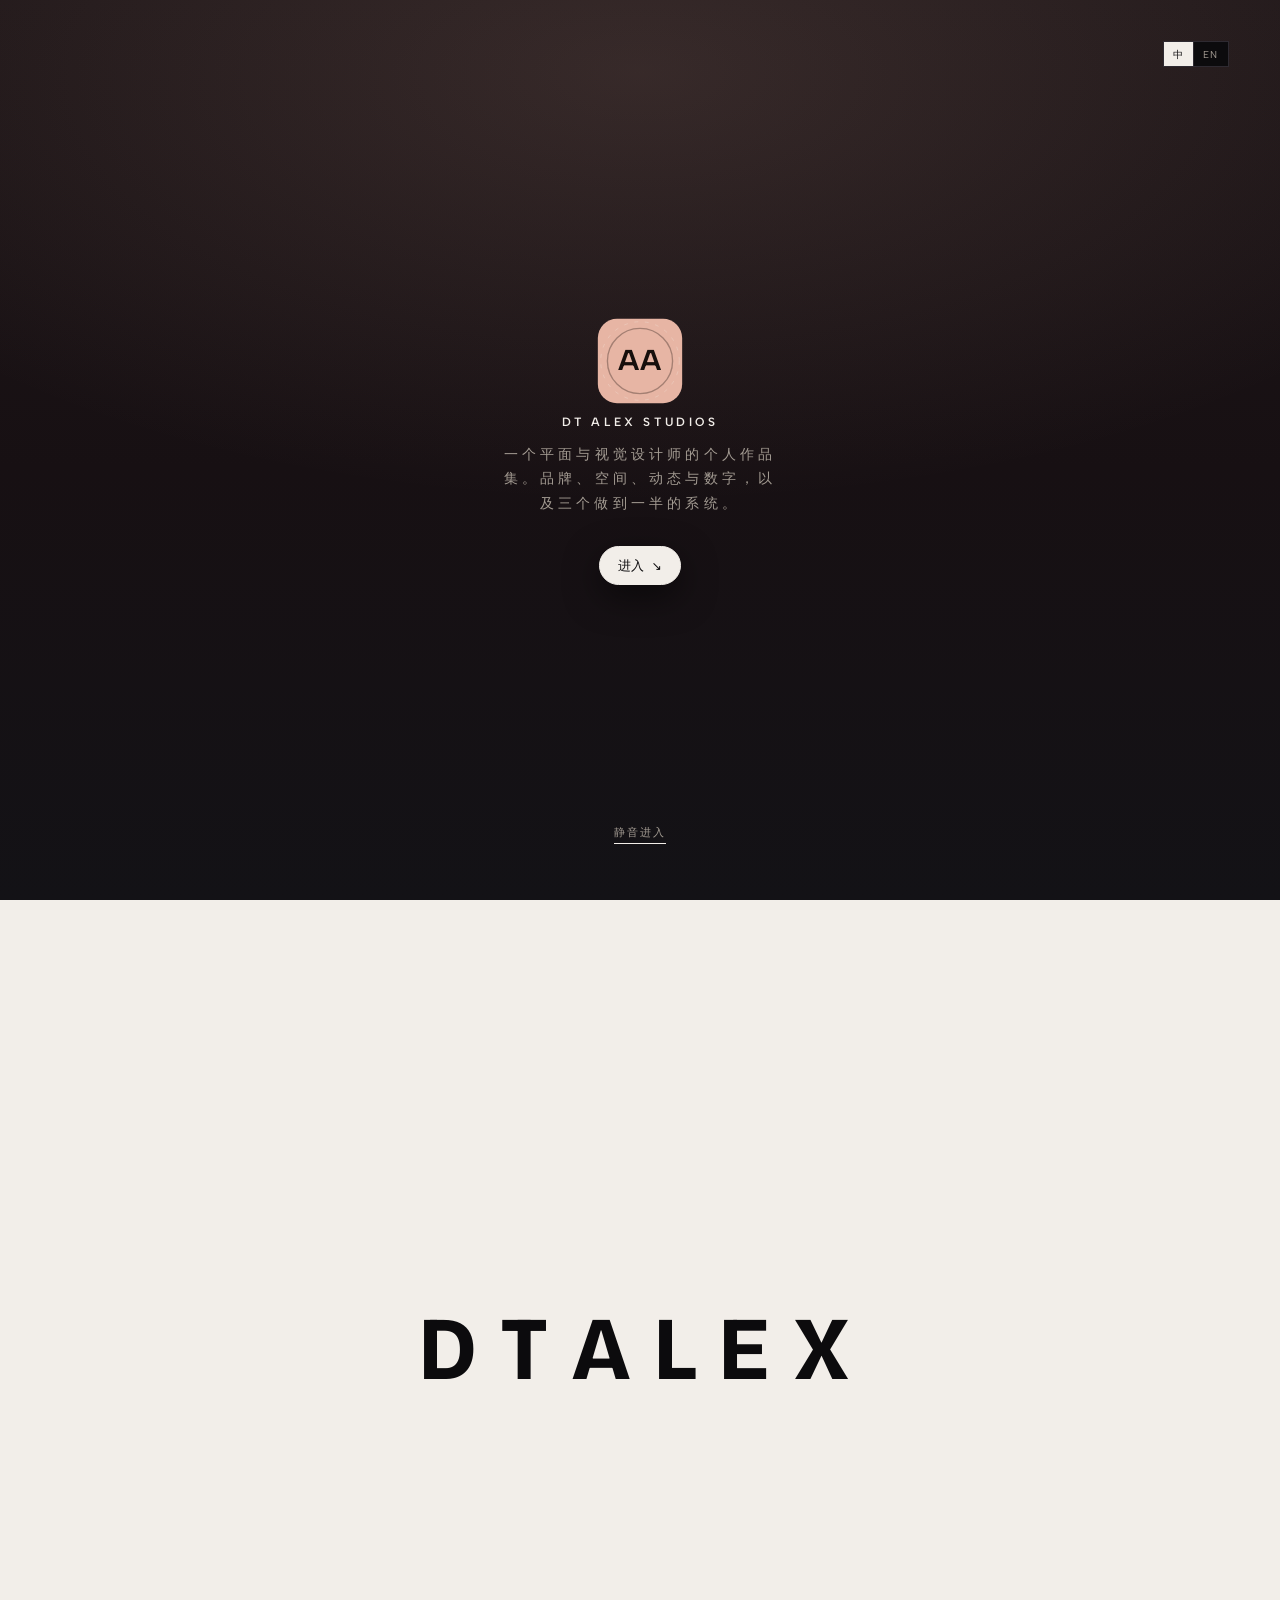
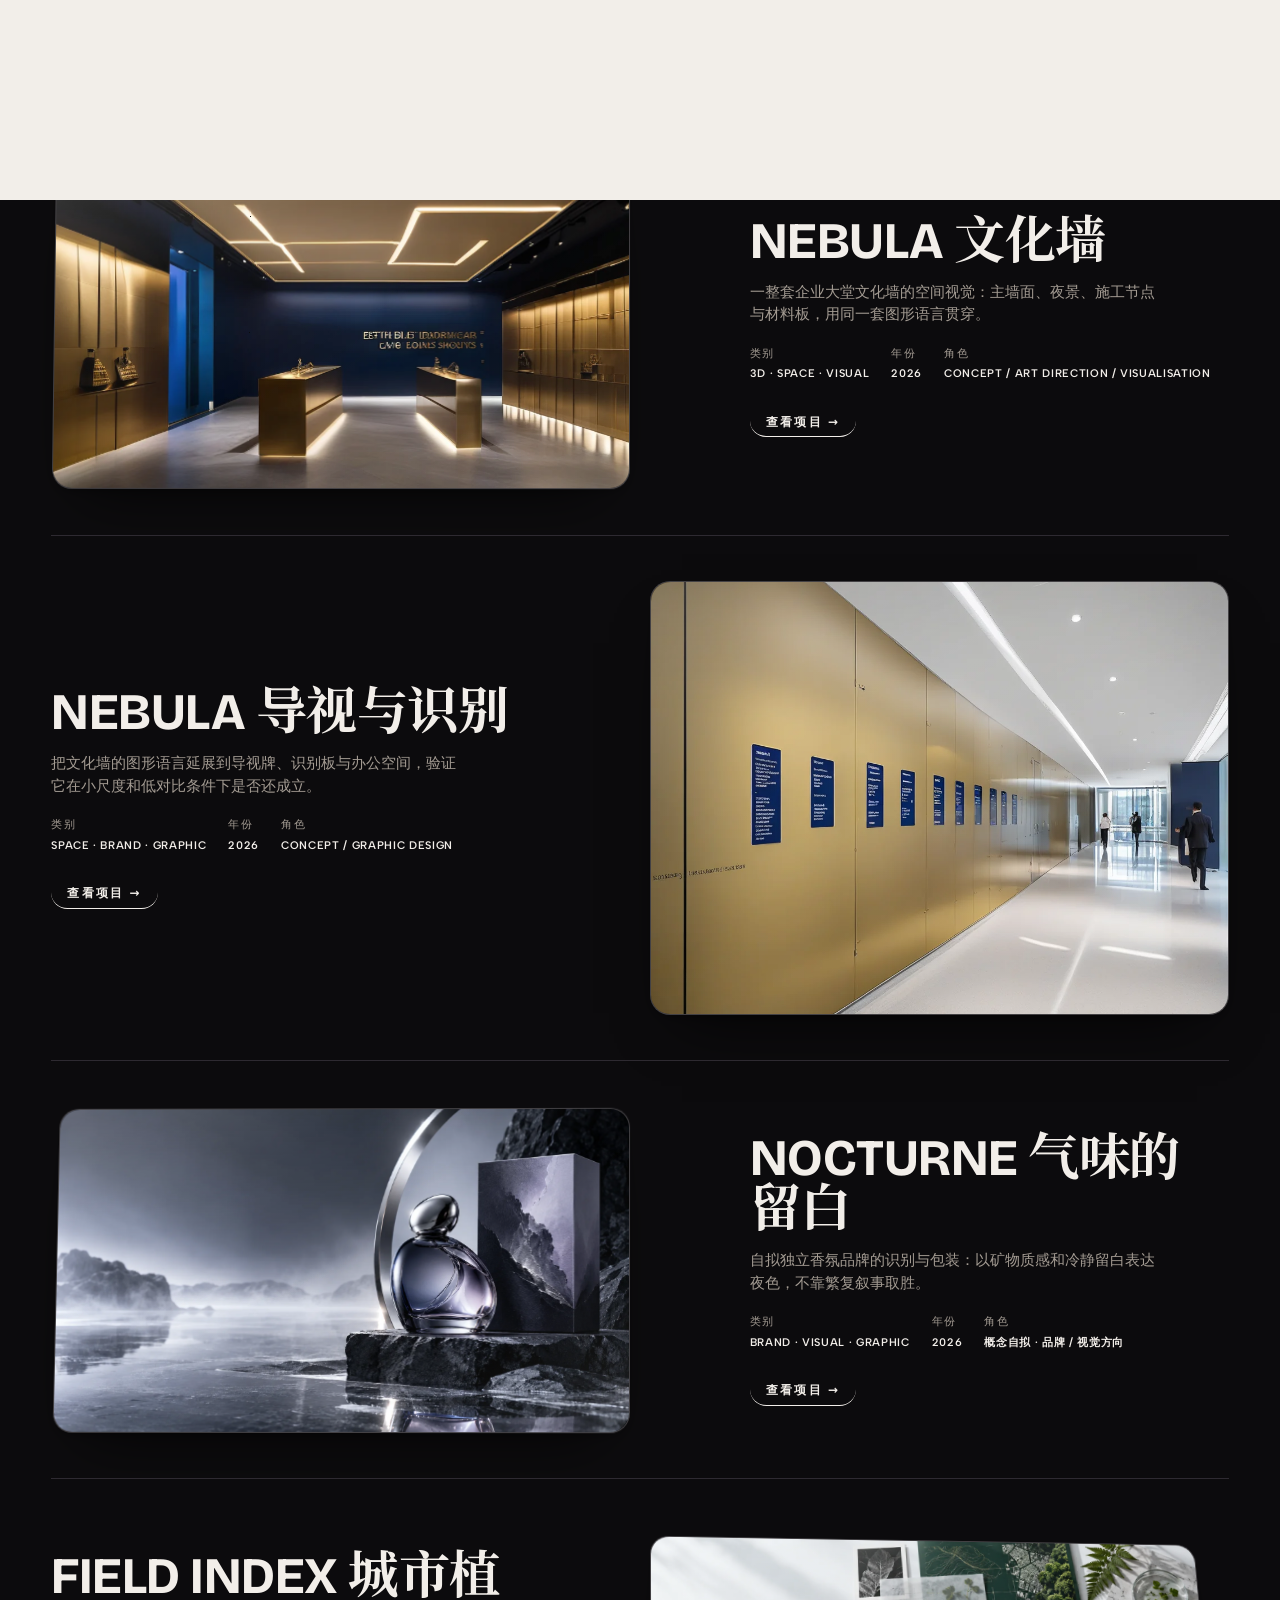
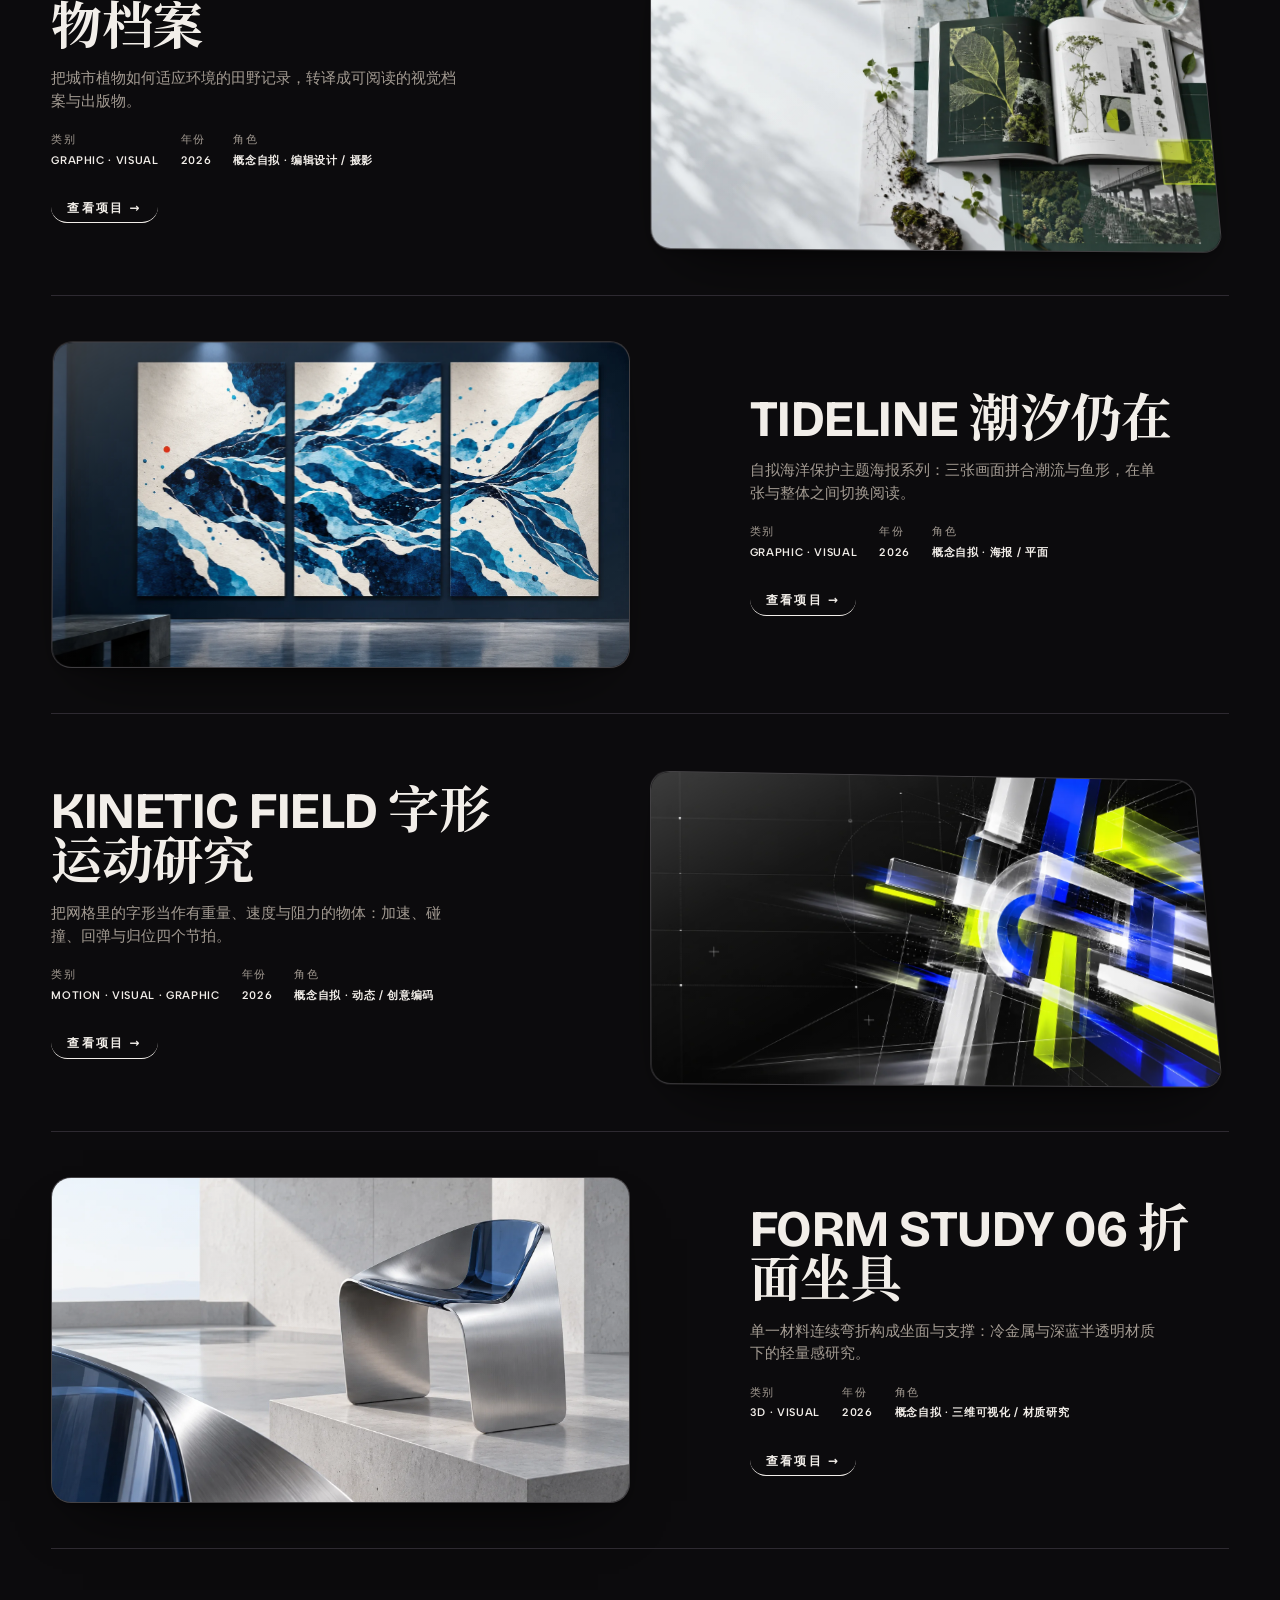
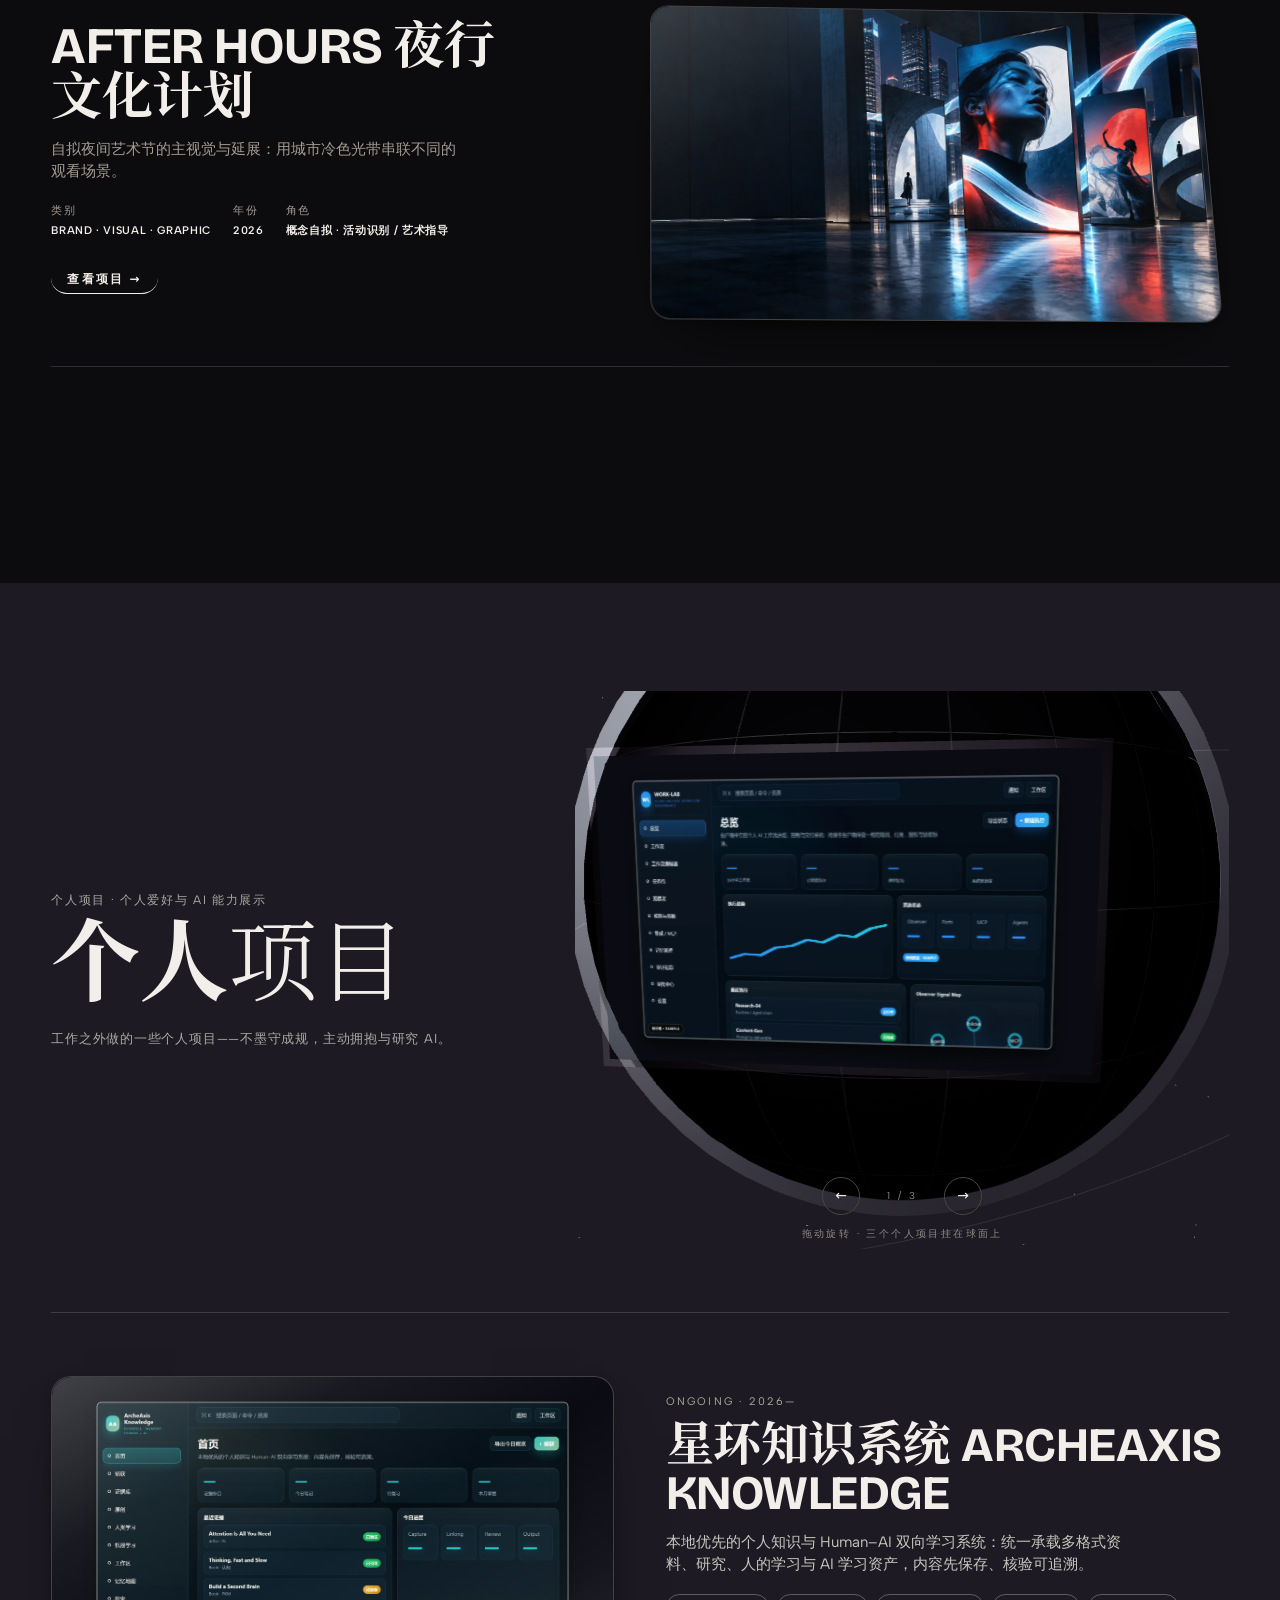
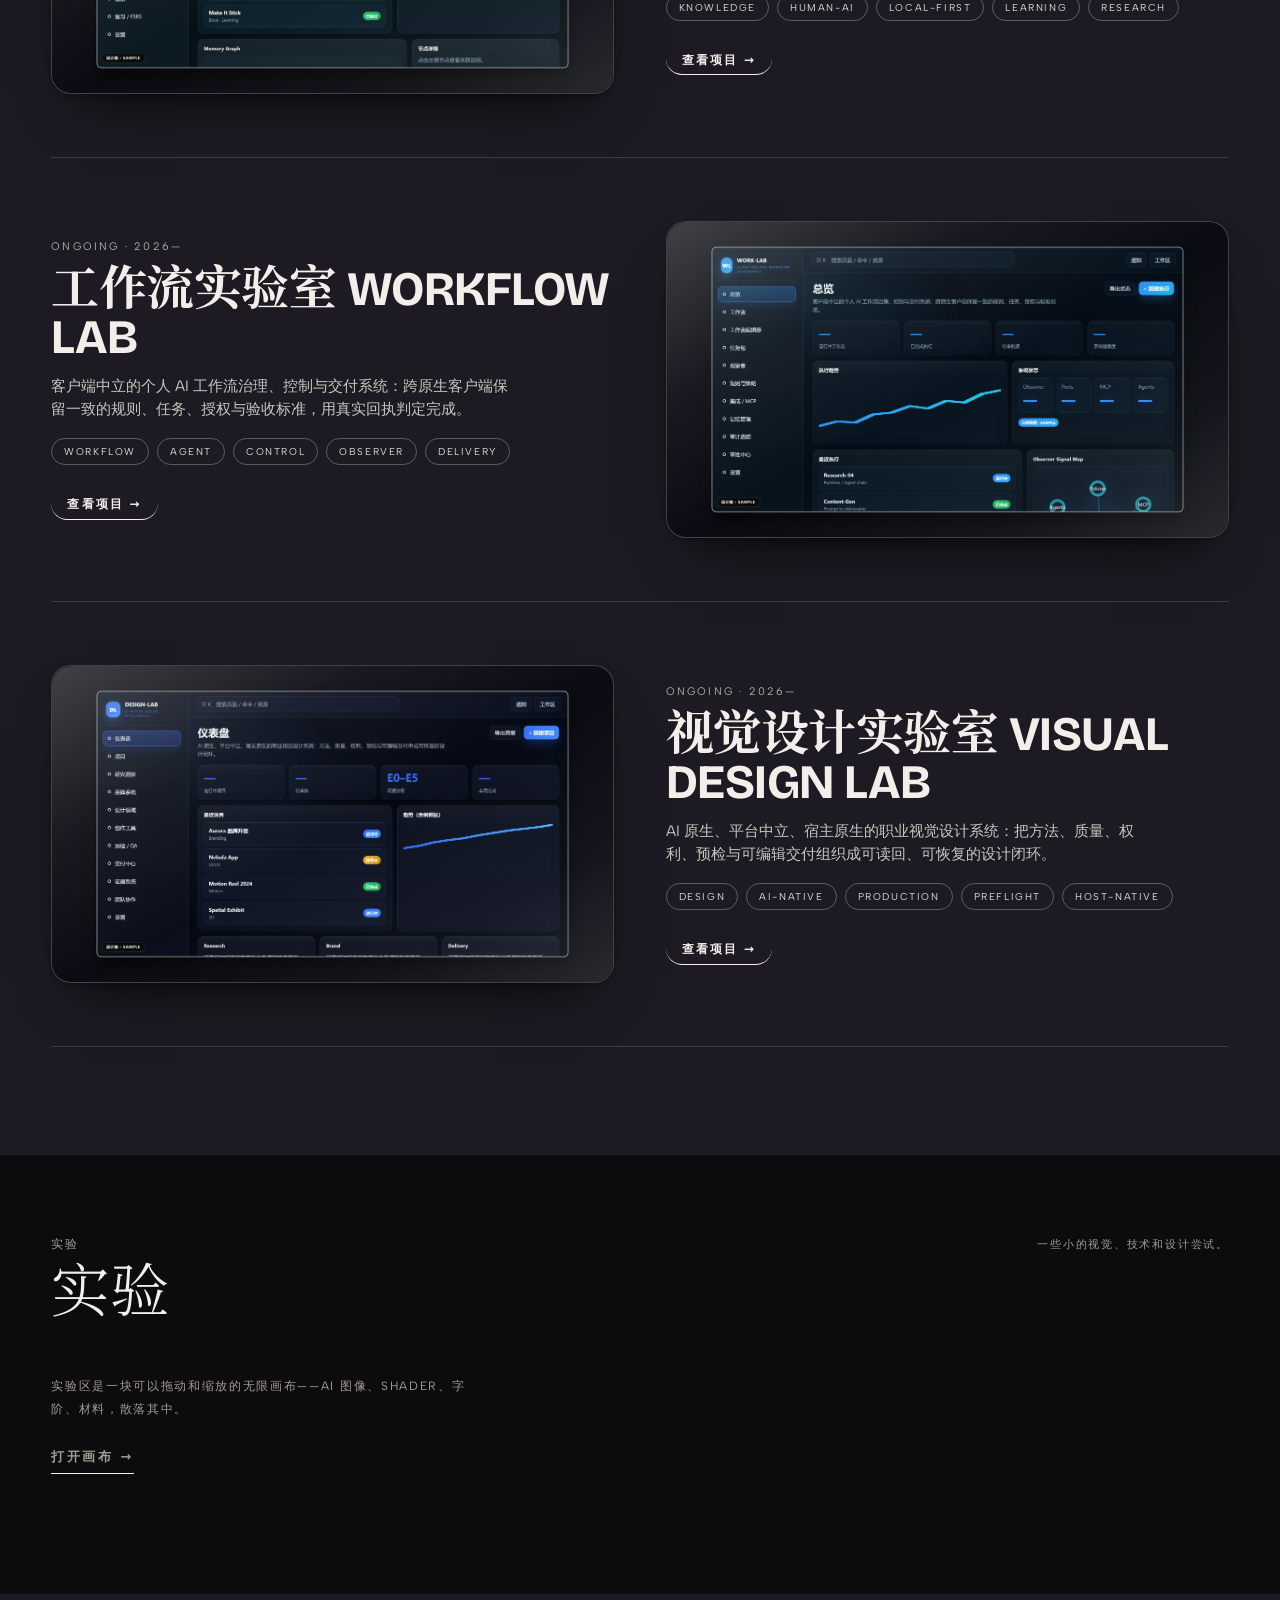
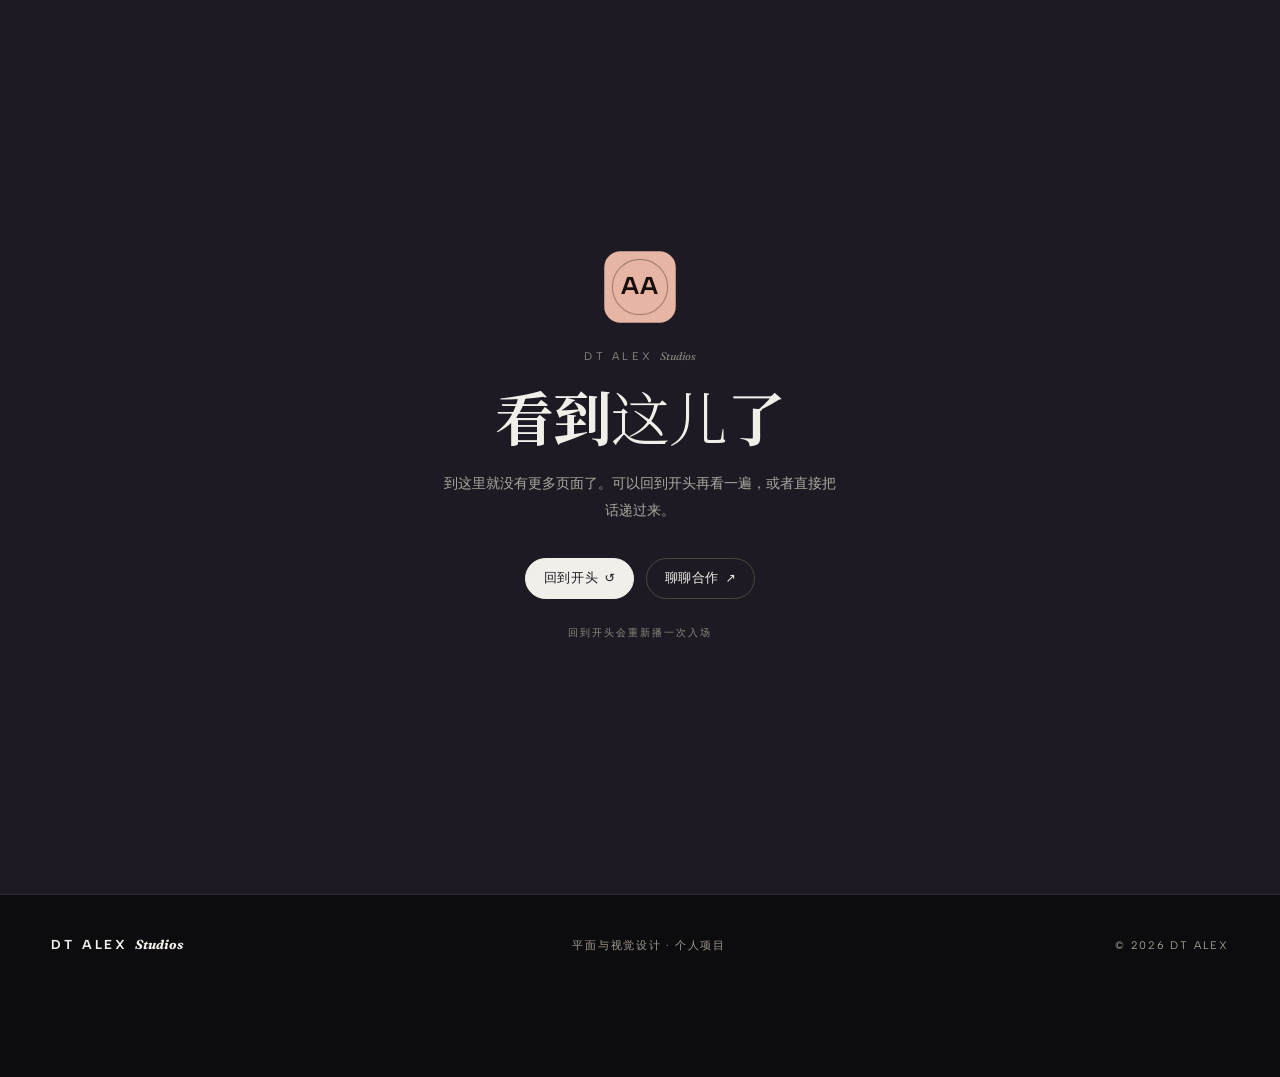
==== commit f78dd8a0: "发布件注释只留设计意图，把"谁要求的"和迭代过程改回画面本身 audit-internal-traces 在 9edc57d 上咬到 data.js 里一处指派人对话；顺手把 同批新增的两处"上一版…" ====
--- a/site-unseen/index.html
+++ b/site-unseen/index.html
@@ -71,10 +71,10 @@
         <p class="tag" style="max-width:46ch;line-height:1.9;margin-top:30px" data-reveal><span class="t-zh">品牌、平面、空间与部分数字设计。工作之外研究 3D、动态影像、软件与 AI。</span><span class="t-en">Brand, graphic, spatial and part of digital design. Outside work I study 3D, motion imagery, software and AI.</span></p>
         <p class="meta" style="margin-top:22px" data-reveal><span class="t-zh">现居中国 · 面向全球工作 · 2026</span><span class="t-en">Based in China · Working worldwide · 2026</span></p>
       </div>
-      <!-- 上一版这里塞的是三张过程截图，量出来亮度只有 24–42，而页面底色约 11——
-           等于在黑纸上贴黑纸，看着就是三块发闷的方块。
-           换成一张真正压得住黑底的大图（TIDELINE，亮度 95、饱和 0.50），
-           并在它身后垫一层取自品牌色的光晕：暗页上"贴一张图"和"图在发光"是两回事。
+      <!-- 这一段右半原本是空的。放一张亮图在这里，是为了让"平面与视觉设计"
+           这句话有对应的画面，而不是只有一行说明。
+           选图按"在纯黑页面上有没有光"来判断：这张亮度 95、饱和 0.50，
+           是页面底色（约 11）的九倍，所以它浮得起来；深色过程图放这儿会直接沉进背景。
            图按原生 16:9 走，不裁切也不拉伸。 -->
       <figure class="stmt__v" data-reveal>
         <img class="fit" src="assets/media/concepts/tideline-hero.webp" width="1672" height="941" loading="lazy"
--- a/site-unseen/css/studios-unseen.css
+++ b/site-unseen/css/studios-unseen.css
@@ -730,9 +730,10 @@
 @media(max-width:1080px){.labsgrid{columns:2}}
 @media(max-width:640px){.labsgrid{columns:1}}
 
-/* 首页"陈述段"：左文字右大图。上一版在这里塞三张深色过程截图，
-   亮度 24–42 对页面底色约 11，等于黑纸贴黑纸——所以换成一张亮图，
-   并在它身后垫一层品牌色光晕（径向渐变自带柔边，不用 filter:blur，
+/* 首页"陈述段"：左文字右大图。页面底色亮度约 11，这里的图必须自己带光——
+   实测亮度 95 的成品能浮起来，亮度 24–42 的过程截图会直接沉进背景，
+   所以右半只放一张亮的，靠原生比例走，不裁切也不拉伸。
+   图身后垫一层品牌色光晕（径向渐变自带柔边，不用 filter:blur，
    大半径模糊是每帧合成开销，站规只让合成层属性动）。 */
 .stmt__grid{display:grid;grid-template-columns:minmax(0,1.02fr) minmax(0,.98fr);
   gap:clamp(28px,5vw,72px);align-items:end}
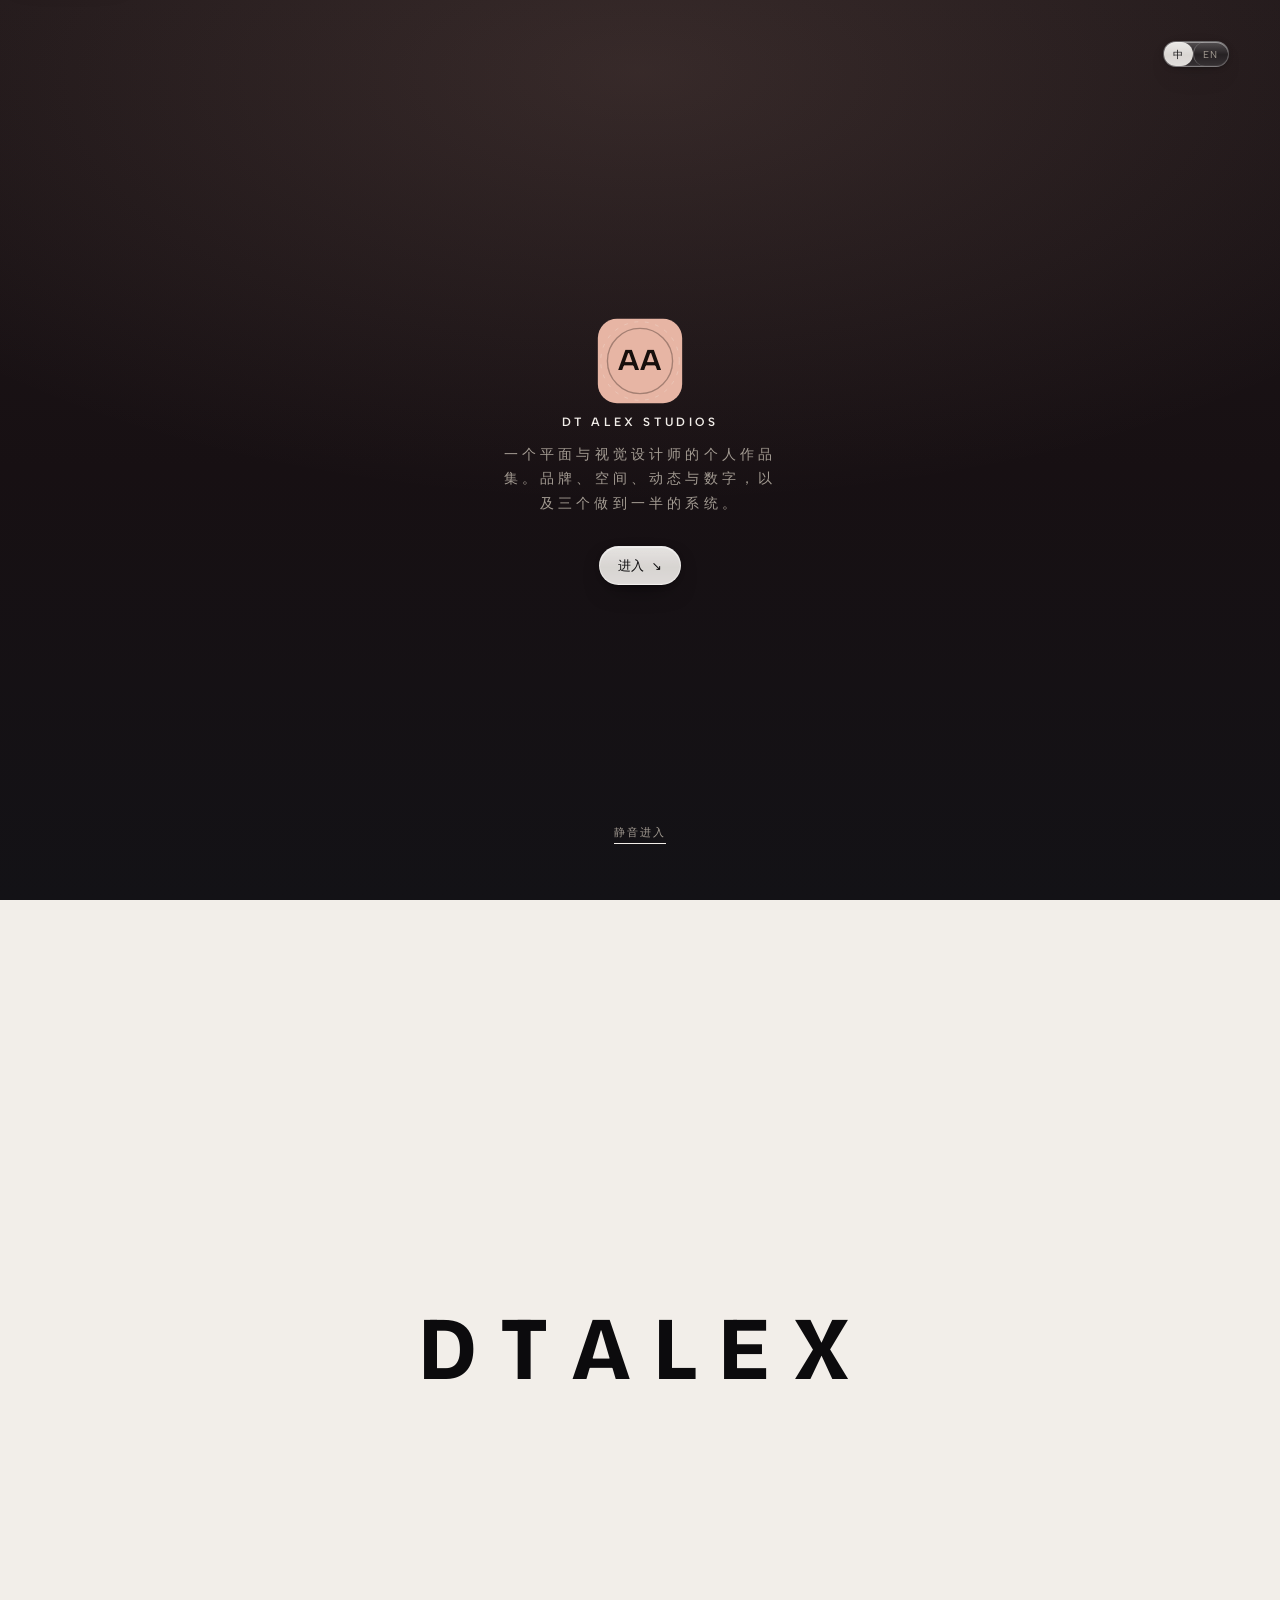
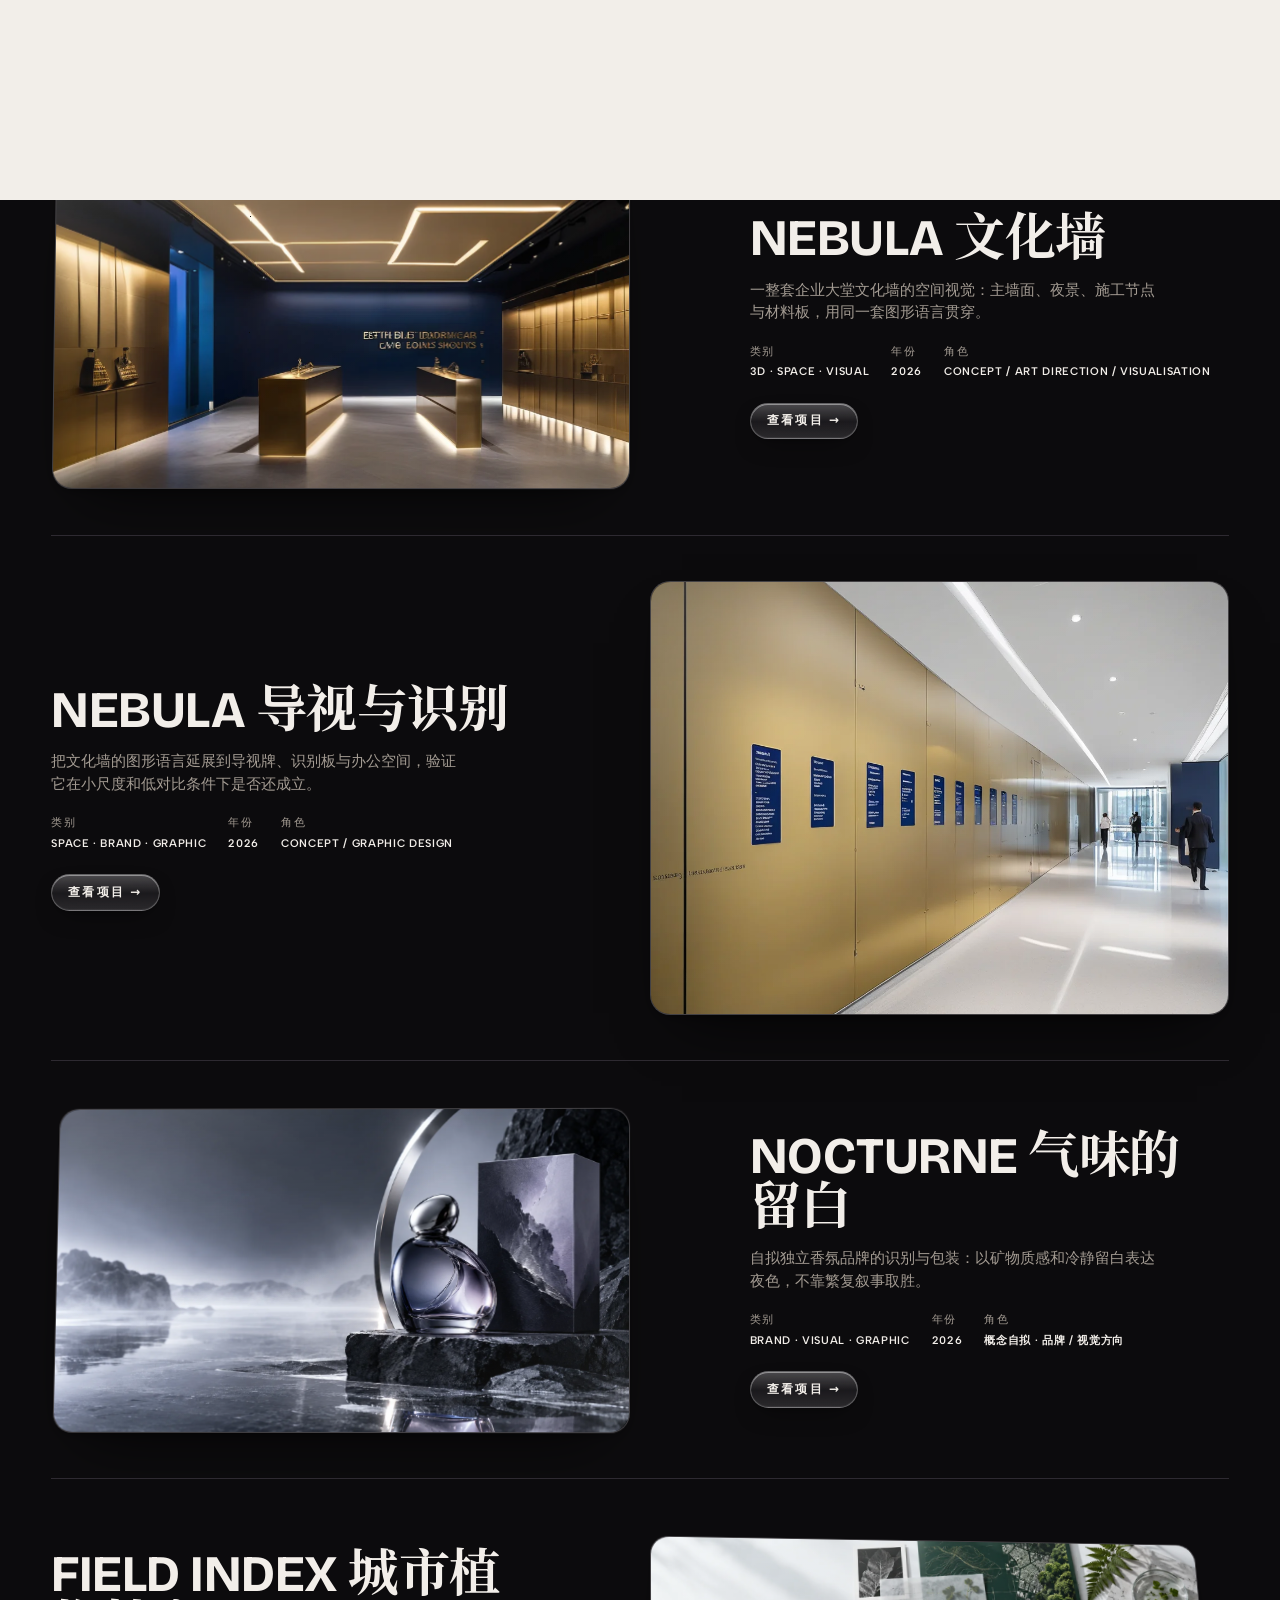
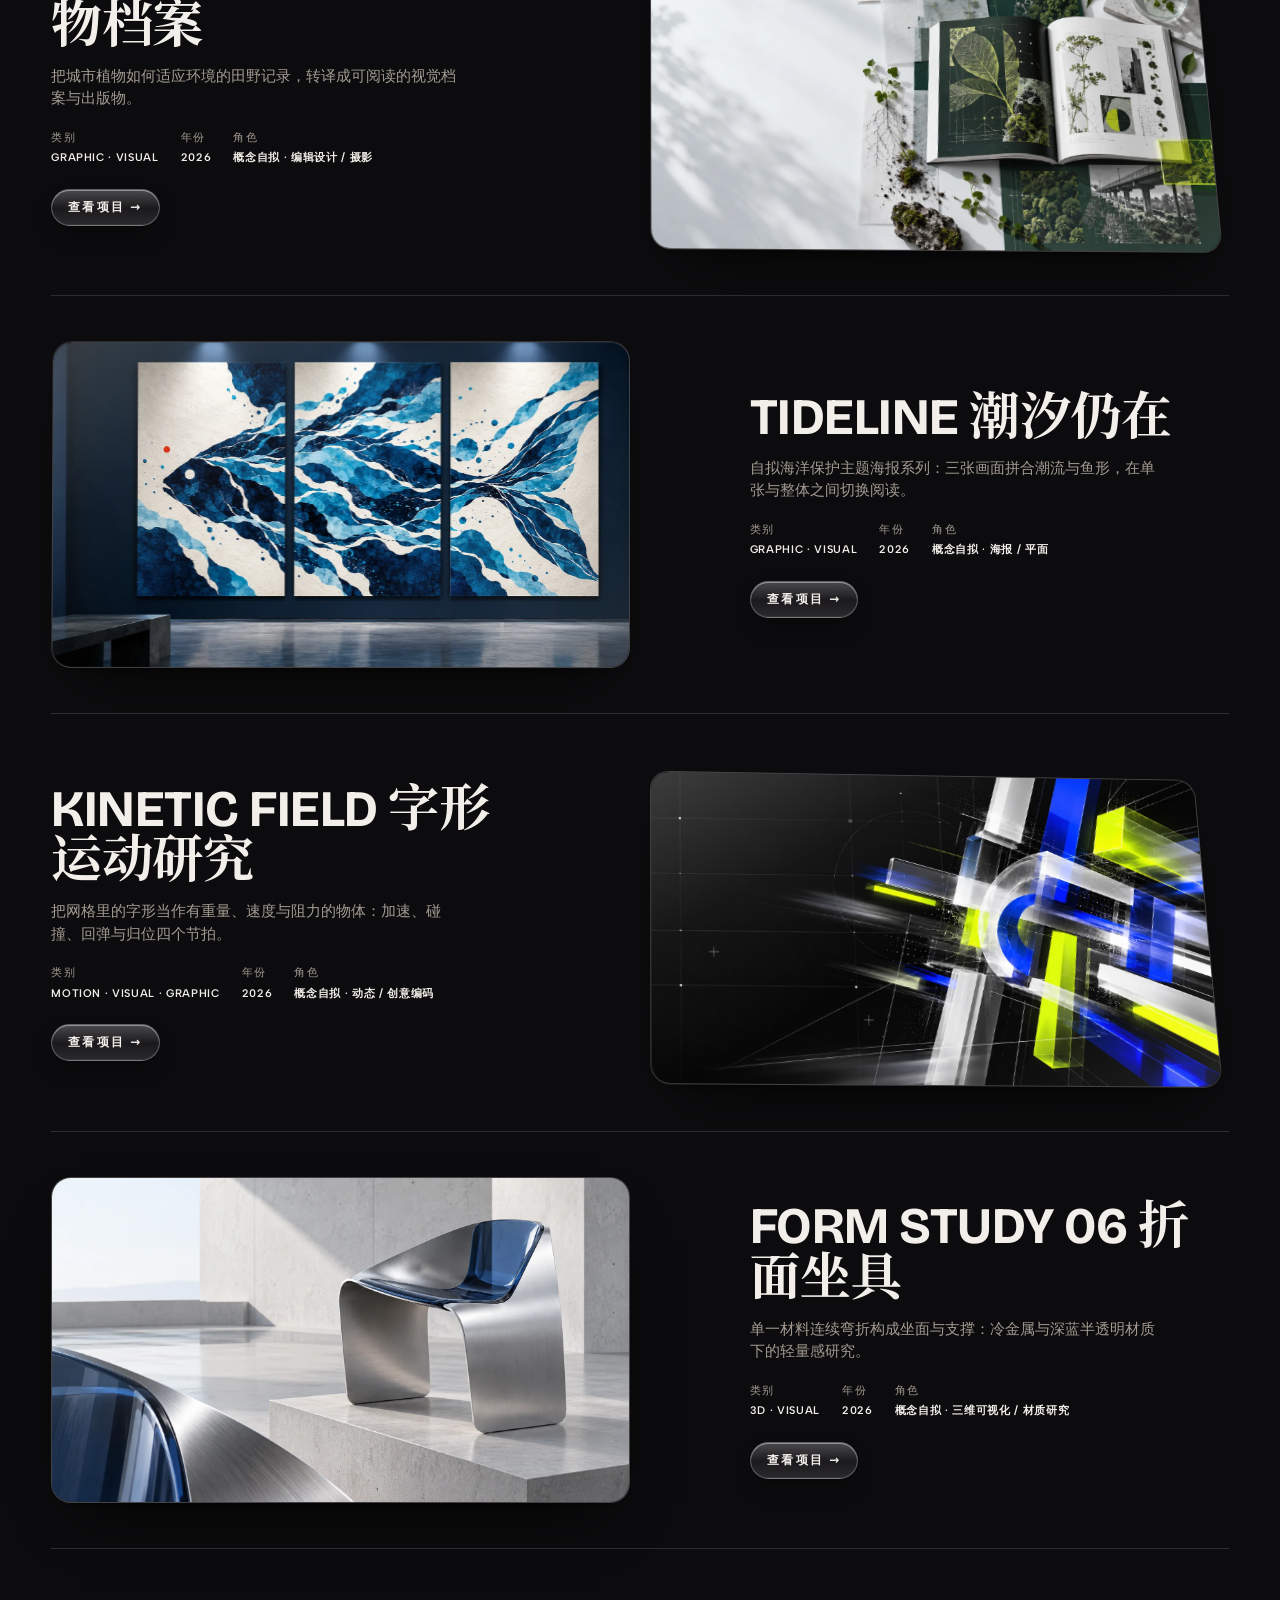
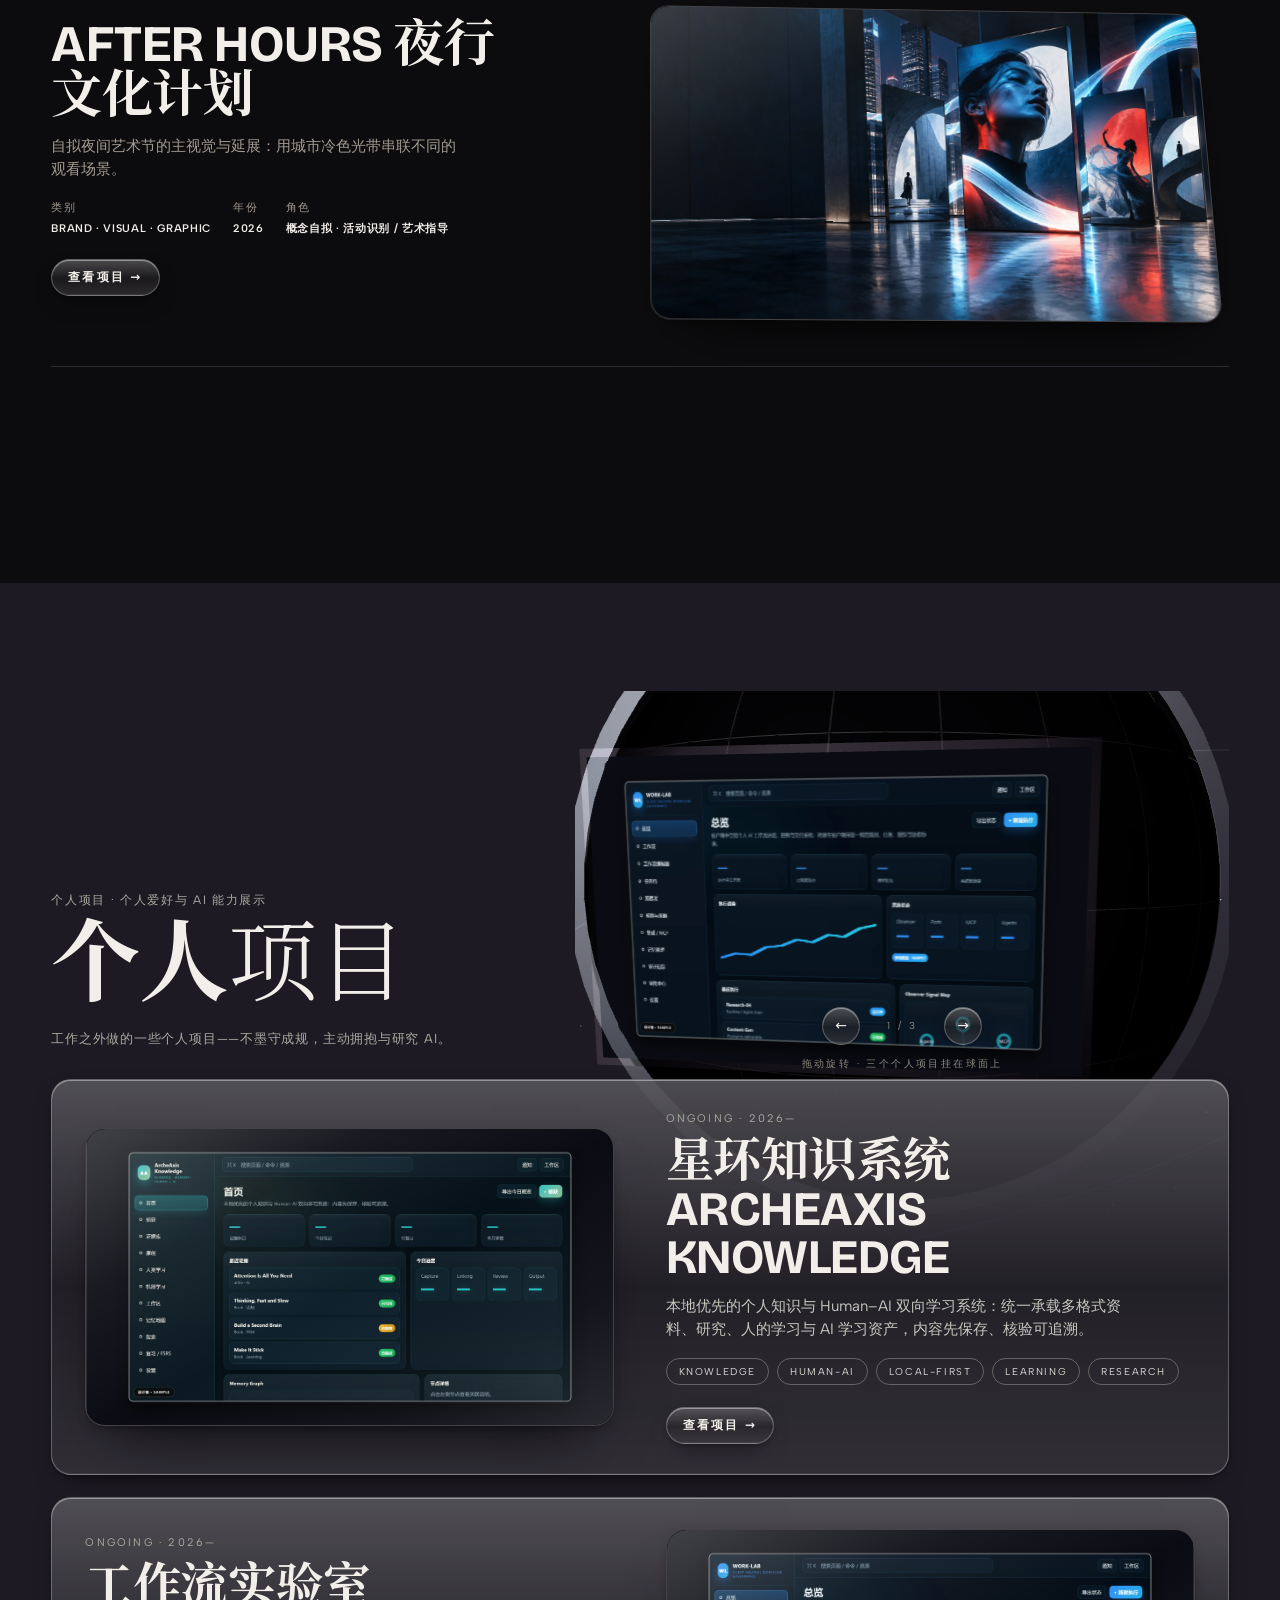
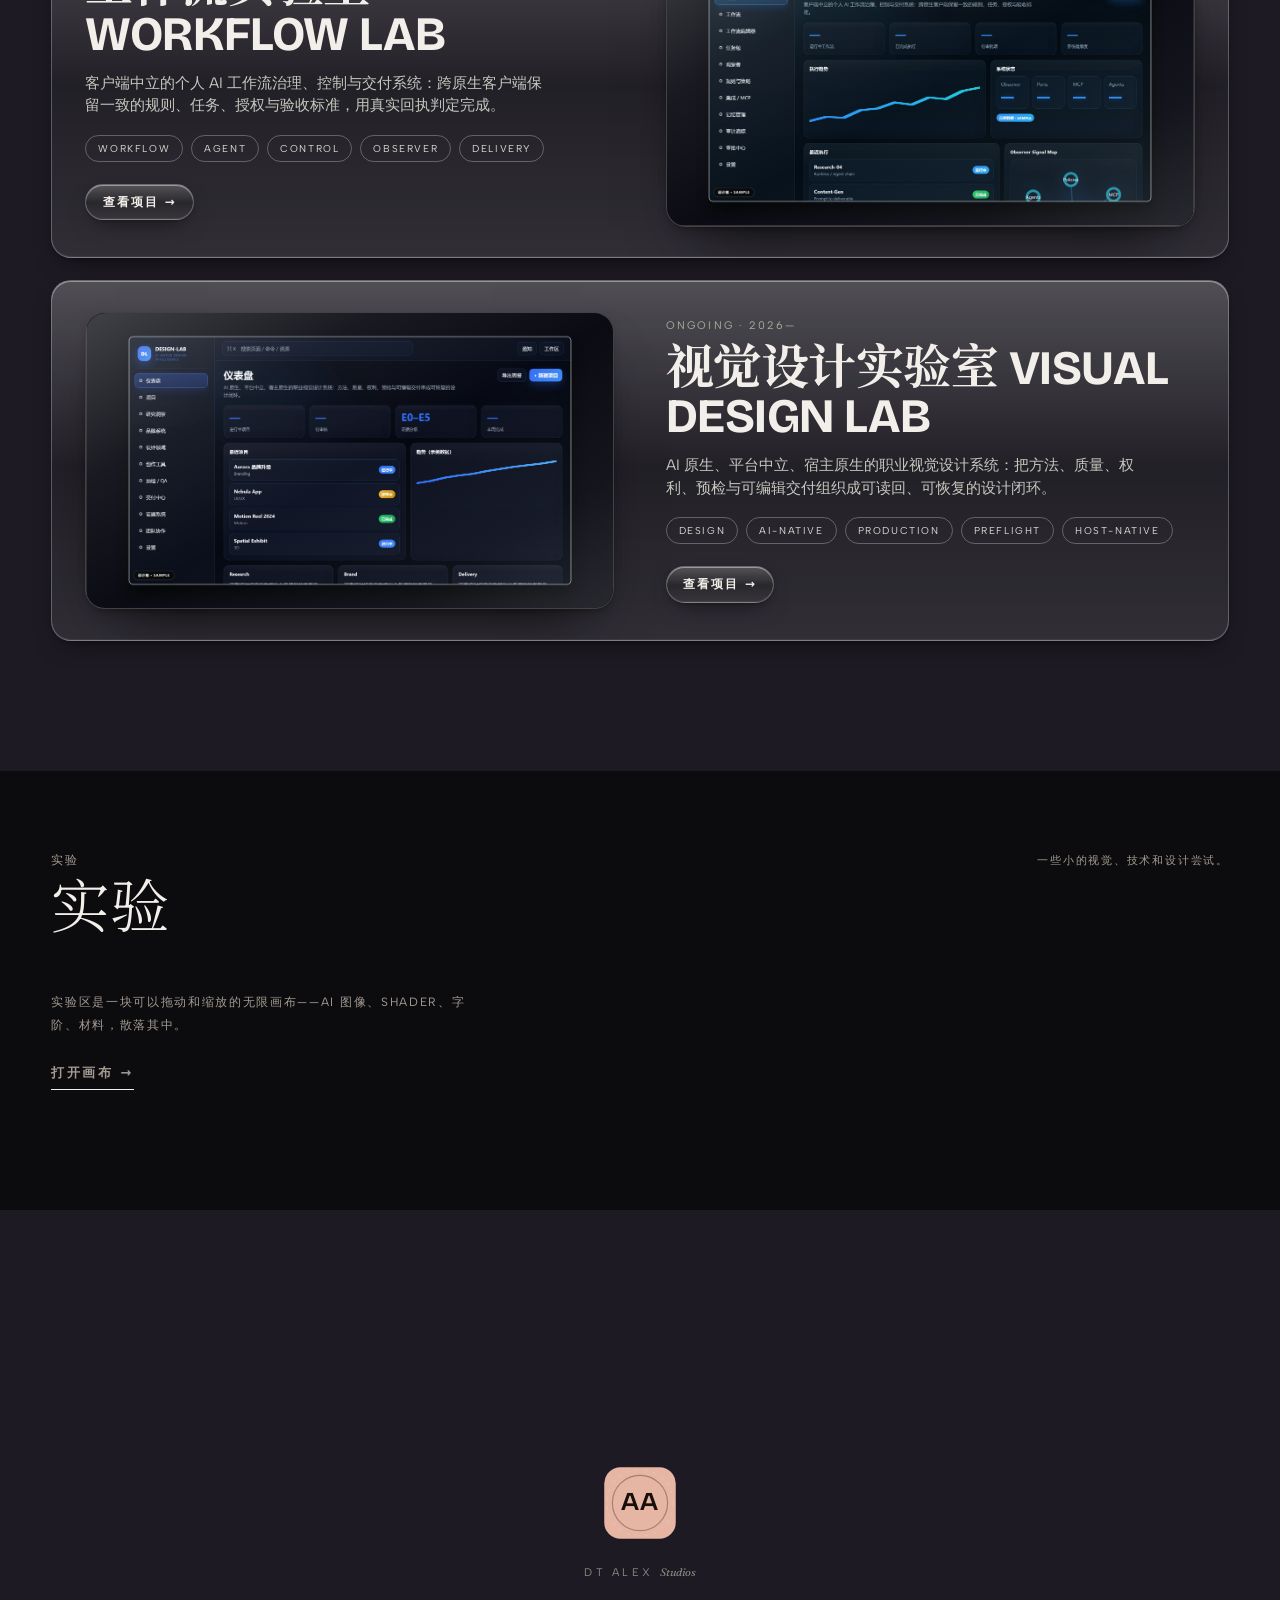
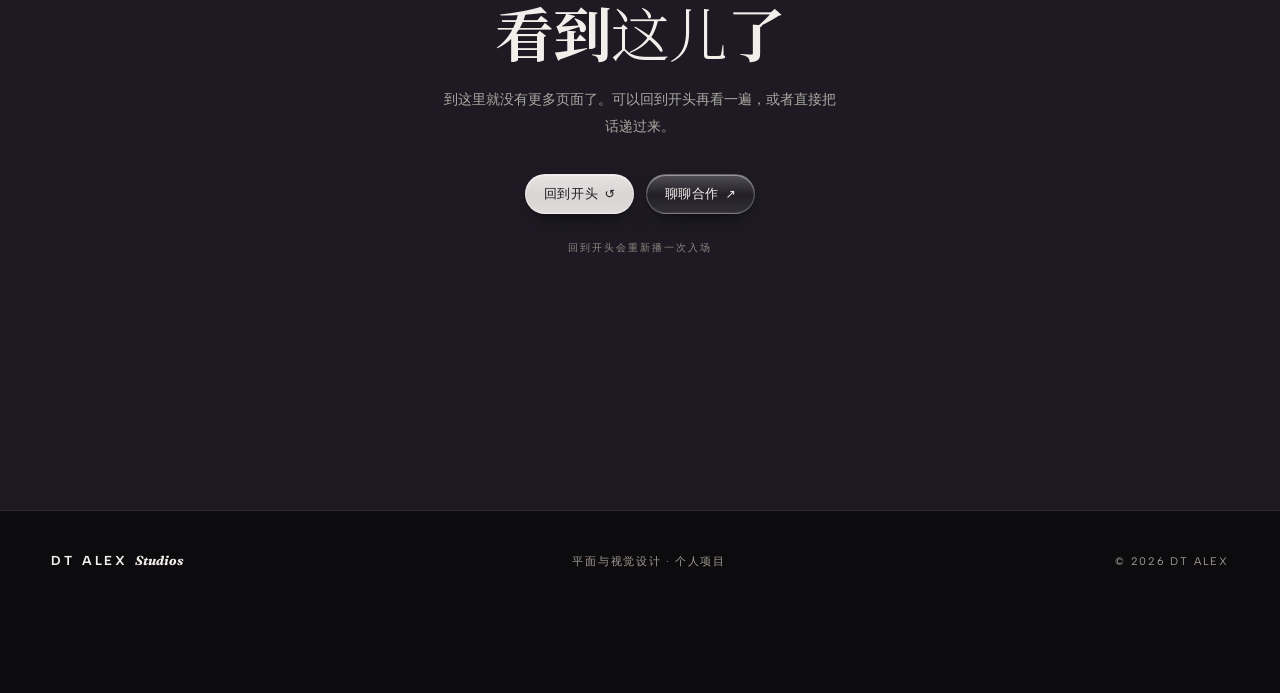
==== commit 0337300b: "悬停把标签挖空的缺陷修掉，并把导航与面板控件的按下态补齐 逐字母滚换的克隆那份留在常规流里，它的入场位其实在窗口下面一行： hover 收尾时原文案移到 +250% 出窗、克隆那份回到 0 也还在窗外" ====
--- a/site-unseen/index.html
+++ b/site-unseen/index.html
@@ -301,8 +301,16 @@
     var el = document.createElement("article");
     el.className = "pp";
     el.setAttribute("data-reveal", "");
+    /* 这里的配图以前是裸 <img>，全站唯一没按原生尺寸留盒子的一处。
+       行高本来由文字栏决定，所以今天看不出塌；但 img.fit 带着 max-height:100%，
+       父盒没有确定高度时它按 0 算——换成带比例的盒子才既留住盒子又不夹扁图。
+       比例与宽高都取自真实素材尺寸（IMGDIM），不猜。 */
+    var psrc = D.M(p.cover);
+    var pdim = H.imgDim(psrc);
+    var ppimg = '<div class="ppimg"' + (pdim ? ' style="aspect-ratio:' + pdim.w + "/" + pdim.h + '"' : "") +
+      ">" + H.imgHtml(psrc, p.full || p.name) + "</div>";
     el.innerHTML =
-      '<div class="ppimg"><img src="' + D.M(p.cover) + '" alt="' + (p.full || p.name) + '" loading="lazy" /></div>' +
+      ppimg +
       '<div class="pptxt">' +
       '<div class="k">' + p.status + " · " + p.year + "</div>" +
       '<div class="n">' + H.enOf(p, "full") + "</div>" +
--- a/site-unseen/css/studios-unseen.css
+++ b/site-unseen/css/studios-unseen.css
@@ -28,10 +28,11 @@
   --brand-ink:#170F0C;
   /* 深色专段（个人项目带 / 结束页 / 预加载）原本用 --paper 当文字色。
      暗色主题下 --paper 就是页面底色，写上去等于隐形；
-     这三个面改用不随主题反相的 invert 令牌。 */
+     这三个面改用不随主题反相的 invert 令牌。
+     这里的发丝线令牌已经删掉：这三条面的线现在统一由 --gbtn-hair 承担，
+     留一个没人用的令牌等于给下一个"照着名字找东西用"的人挖坑。 */
   --invert-bg:#1D1A23;
   --invert-fg:#F2EEE9;
-  --invert-line:rgba(242,238,233,.16);
   /* 一块玻璃的三层：上沿内高光、整圈内边、下沿回光，外加两段落影（远端铺开、近端压死）。
      所有配图位共用这两个令牌，改一次全站跟着变——各处各写一份 box-shadow 的结果是
      后出现的规则把先写的整条覆盖掉（列表弯纸那条就吃掉了玻璃那份），质感忽有忽无。 */
@@ -39,6 +40,36 @@
                inset 0 -1px 0 rgba(255,255,255,.06);
   --glass-drop:0 30px 60px -32px rgba(0,0,0,.9),0 4px 12px -6px rgba(0,0,0,.7);
   --glass-drop-hi:0 46px 84px -34px rgba(0,0,0,.95),0 6px 18px -6px rgba(0,0,0,.75);
+  /* 按钮的玻璃分两档，判据是"这颗按钮身上的字是什么颜色"，不是它像不像主按钮：
+     暗档给亮字控件（描边胶囊、筛选条、语言开关外壳、展厅切换），
+     亮档给深字控件（实心胶囊、左下索引钮、右下声音钮、筛选选中态）。
+     合成到一处的实测：亮档 rgba(242,238,233,.86) 压在深面板上混出约 rgb(206)，
+     深字 #0C0B0D 在它上面 ~12:1；暗档混出约 rgb(18)，亮字在它上面 ~15:1。
+     命名不接上面 --glass-edge / --glass-drop 那一族——那两个是"配图位"的
+     box-shadow 令牌，把它们改成颜色会让 .plist .pcard:hover 的阴影整条失效。 */
+  --gbtn-veil:linear-gradient(rgba(255,255,255,.24),rgba(255,255,255,.04) 52%,rgba(255,255,255,.10));
+  --gbtn-body:rgba(24,22,27,.55);
+  --gbtn-body-hi:rgba(31,28,35,.80);
+  --gbtn-hair:rgba(255,255,255,.26);
+  --gbtn-hair-hi:rgba(255,255,255,.42);
+  --gbtn-solid-hi:rgba(255,255,255,.95);
+  --gbtn-hi:linear-gradient(rgba(255,255,255,.44),rgba(255,255,255,.13) 55%,rgba(255,255,255,.26));
+  --gbtn-solid:rgba(242,238,233,.86);
+  --gbtn-inset:inset 0 1px 0 rgba(255,255,255,.40),inset 0 -1px 0 rgba(255,255,255,.06);
+  --gbtn-ring:inset 0 0 0 1px rgba(255,255,255,.26);
+  --gbtn-lift:0 10px 26px -12px rgba(0,0,0,.72),0 2px 6px -3px rgba(0,0,0,.6);
+  --gbtn-blur:blur(16px) saturate(170%);
+  /* 满屏玻璃层（菜单 / 索引模式）与"镜面扫过"那条光带各有自己的档位。
+     层是整块画面的暗玻璃，控件是贴在画面上的小玻璃，两者浓度不一样，所以分开列。
+     扫光写成令牌是因为它被两块面板逐字复用了一次（个人项目带、实验区卡片）：
+     值只该有一处，改一处两处同步，而不是各写各的再慢慢漂移。 */
+  --glayer-body:rgba(12,11,13,.66);
+  --glayer-blur:blur(30px) saturate(160%);
+  --glayer-top:inset 0 1px 0 rgba(255,255,255,.16);
+  --gsweep:linear-gradient(90deg,rgba(255,255,255,0),rgba(255,255,255,.16) 44%,rgba(255,255,255,0));
+  /* 整块面板的底比按钮档（--gbtn-body .55）更实：面板里坐着小字，
+     半透档压在花画面上会把小字拉到 AA 门槛以下。 */
+  --gpanel-body:rgba(26,23,31,.80);
   --sans:"Neue Montreal","Albert Sans","PingFang SC","Microsoft YaHei",system-ui,sans-serif;
   --headline:"Bricolage Grotesque","Noto Serif SC Display","Neue Montreal","Albert Sans","PingFang SC","Microsoft YaHei",system-ui,sans-serif;
   --display:"Fraunces","Saol Display","Playfair Display","Noto Serif SC Display",Georgia,serif;
@@ -51,6 +82,11 @@
   --easeExpo:cubic-bezier(.87,0,.13,1);
   --easeSharp:cubic-bezier(.7,0,.3,1);
   --durU:.25s; --durS:.6s;
+}
+/* 不支持背景模糊的浏览器：玻璃不能退化成"一块没底色的字"。
+   两档都改成接近不透明，靠高光与内阴影撑住厚度——观感一致，只是不"透"。 */
+@supports not ((backdrop-filter:blur(2px)) or (-webkit-backdrop-filter:blur(2px))){
+  :root{--gbtn-body:rgba(20,18,23,.94);--gbtn-solid:rgba(242,238,233,.97)}
 }
 
 *{margin:0;padding:0;box-sizing:border-box}
@@ -122,7 +158,7 @@
 @media (max-width:520px){
   .topbar .right .navbtn{display:none}
 }
-.navbtn{display:inline-flex;align-items:center;min-height:24px;font-size:12px;letter-spacing:.14em;text-transform:uppercase;color:var(--gray);transition:color var(--durU)}
+.navbtn{display:inline-flex;align-items:center;min-height:24px;font-size:12px;letter-spacing:.14em;text-transform:uppercase;color:var(--gray);transition:color var(--durU),transform var(--durU)}
 .topbar .navbtn:hover{color:var(--ink)}
 .topbar .navbtn.on{color:var(--ink)}
 body.top-solid .topbar{background:var(--paper);box-shadow:0 1px 0 var(--hair)}
@@ -182,8 +218,14 @@
 .curring.label{background:var(--ink);color:var(--paper);width:62px;height:62px;border-radius:50%}
 
 /* ---------- menu overlay ---------- */
+/* 全屏层做成液态玻璃的前提是"身后那一帧是静止的"：场景在 overlay 打开时停更
+   （见 scene.js 的 idle()），所以这里可以放心用满屏模糊——背景不失效合成器就不重算，
+   付一次的钱而不是每帧的钱。若哪天停更被拿掉，这两块的模糊要一起撤掉。 */
 .menu{
-  position:fixed;inset:0;z-index:150;background:var(--paper);
+  position:fixed;inset:0;z-index:150;
+  background-image:var(--gbtn-veil);background-color:var(--glayer-body);
+  -webkit-backdrop-filter:var(--glayer-blur);backdrop-filter:var(--glayer-blur);
+  box-shadow:var(--glayer-top);
   display:flex;flex-direction:column;justify-content:flex-start;
   /* 放不下时必须有出口：fixed + justify-content:center 的溢出上下两头都滚不回来，
      所以改成 flex-start 起排 + 可滚，居中交给 .mbottom 的 margin-top:auto。 */
@@ -194,6 +236,7 @@
 }
 .menu.open{clip-path:inset(0 0 0% 0);visibility:visible;transition:clip-path .7s var(--easeSharp)}
 .menu .mrow{
+  position:relative;
   display:flex;align-items:baseline;gap:clamp(14px,3vw,40px);
   padding:clamp(10px,2vh,22px) 0;border-bottom:var(--line);
   /* 参考站全屏菜单是 Saol Display 大字、约 90px、非全大写；
@@ -202,6 +245,17 @@
   letter-spacing:-.02em;text-transform:none;
   transform:translateY(30px);opacity:0;transition:transform .6s var(--ease),opacity .6s;
 }
+/* 悬停/聚焦时行后长出一枚玻璃胶囊：只动 transform 与 opacity，
+   用站里那支过冲弹簧，让"浮起来"这一下有弹性而不是硬邦邦地刷一块背景。
+   z-index:-1 让它排在菜单底色之上、大字之下——不必给行本身加背景，
+   也就不会把 .mrow 变成层叠上下文而干扰 .sub 的定位。 */
+.menu .mrow::before{content:"";position:absolute;z-index:-1;
+  left:-20px;right:-20px;top:50%;height:1.3em;border-radius:999px;
+  background-image:var(--gbtn-veil);background-color:rgba(255,255,255,.07);
+  box-shadow:var(--gbtn-inset),inset 0 0 0 1px rgba(255,255,255,.10);
+  transform:translateY(-50%) scaleX(.9);opacity:0;pointer-events:none;
+  transition:transform .5s var(--easeSpring),opacity .3s var(--ease)}
+.menu .mrow:hover::before,.menu .mrow:focus-within::before{transform:translateY(-50%) scaleX(1);opacity:1}
 .menu.open .mrow{transform:none;opacity:1}
 .menu .mrow .num{font-size:12px;letter-spacing:.2em;color:var(--gray);font-weight:500}
 .menu .mrow .sub{font-size:12px;letter-spacing:.16em;text-transform:uppercase;color:var(--gray);margin-left:auto}
@@ -214,19 +268,38 @@
   justify-content:space-between;align-items:flex-end;
 }
 .menu .mcols{display:flex;flex-wrap:wrap;gap:14px 34px}
-.menu .mcols a{display:inline-flex;align-items:center;min-height:24px;font-size:12px;letter-spacing:.14em;text-transform:uppercase;color:var(--gray);transition:color var(--durU)}
-.menu .mcols a:hover{color:var(--ink)}
+/* 菜单底部那行链接是"能点的"，不是正文：给它和联系页社交胶囊同一档玻璃。
+   不开模糊——它已经压在满屏玻璃层上，再模糊一层只是重复付费，视觉上看不出来。 */
+.menu .mcols a{display:inline-flex;align-items:center;min-height:24px;font-size:12px;letter-spacing:.14em;text-transform:uppercase;color:var(--gray);
+  padding:6px 12px;border:1px solid var(--gbtn-hair);border-radius:999px;
+  background-image:var(--gbtn-veil);background-color:var(--gbtn-body);
+  box-shadow:var(--gbtn-inset);
+  transition:color var(--durU),background-color var(--durU),border-color var(--durU),transform var(--durU)}
+.menu .mcols a:hover{color:var(--ink);background-color:var(--gbtn-body-hi);border-color:var(--gbtn-hair-hi)}
 
 /* ---------- index mode ---------- */
 .indexmode{
-  position:fixed;inset:0;z-index:170;background:var(--paper);
+  position:fixed;inset:0;z-index:170;
+  background-image:var(--gbtn-veil);background-color:var(--glayer-body);
+  -webkit-backdrop-filter:var(--glayer-blur);backdrop-filter:var(--glayer-blur);
+  box-shadow:var(--glayer-top);
   clip-path:inset(0 0 100% 0);visibility:hidden;overflow-y:auto;
   transition:clip-path .6s var(--easeSharp),visibility 0s .6s;
 }
 .indexmode.open{clip-path:inset(0 0 0% 0);visibility:visible;transition:clip-path .6s var(--easeSharp)}
 .indexmode .ihead{display:flex;justify-content:space-between;align-items:baseline;padding:120px var(--pad) 8px}
-.indexmode .ihead .close{display:inline-flex;align-items:center;min-height:24px;font-size:12px;letter-spacing:.16em;text-transform:uppercase;color:var(--gray)}
-.indexmode .ihead .close:hover{color:var(--ink)}
+/* 索引层的眉标不能沿用 --gray：这一层的底是"模糊之后的画面"，
+   比页面底更亮更花，实测 #A39B92 在上面只有 3.96:1（小字要 4.5）。
+   全站别处的 .tag 坐在页面底上是够的，所以只改这一层。 */
+.indexmode .ihead .tag{color:var(--ink)}
+/* 索引层右上角那个"关闭"是这一层里唯一的动作，和菜单底部链接同档。
+   底色同样不能沿用 --gray：实测在玻璃胶囊上只有 3.48:1。 */
+.indexmode .ihead .close{display:inline-flex;align-items:center;min-height:24px;font-size:12px;letter-spacing:.16em;text-transform:uppercase;color:var(--ink);
+  padding:6px 12px;border:1px solid var(--gbtn-hair);border-radius:999px;
+  background-image:var(--gbtn-veil);background-color:var(--gbtn-body);
+  box-shadow:var(--gbtn-inset);
+  transition:color var(--durU),background-color var(--durU),border-color var(--durU),transform var(--durU)}
+.indexmode .ihead .close:hover{background-color:var(--gbtn-body-hi);border-color:var(--gbtn-hair-hi)}
 .indexmode .irows{padding:0 var(--pad) var(--chrome-b);position:relative}
 .indexmode .irow{
   display:grid;grid-template-columns:52px 1fr auto;gap:16px;align-items:baseline;
@@ -408,11 +481,23 @@
 .plist.is-hidden:focus-within .pcard:not(:focus){width:1px;height:1px;overflow:hidden;
   clip-path:inset(50%)}
 .plist .pcard{display:block;position:relative;grid-column:span 4;
-  padding:16px 18px;border:1px solid rgba(242,238,233,.2);border-radius:20px;background:var(--white);
+  padding:16px 18px;border:1px solid var(--gbtn-hair);border-radius:20px;overflow:hidden;
+  background-image:var(--gbtn-veil);background-color:var(--white);
   box-shadow:var(--glass-edge),var(--glass-drop)}
 /* 悬停只换外面那段落影，内高光 / 边缘亮圈必须留住——沿用旧纸卡那条落影会在悬停时
    把整套材质一次抹掉，看着像"一碰就变平"。 */
 .plist .pcard:hover{box-shadow:var(--glass-edge),var(--glass-drop-hi)}
+/* 镜面扫过与个人项目带、实验卡同一套语言（34% 宽带、15° 斜切、只动 transform/opacity）。
+   这条清单只在没有 3D 的兜底分支里可见，那时身后是静止文档，模糊买得起但没必要——
+   保持不模糊，跟"压动画布不开模糊"同一条规矩。 */
+.plist .pcard::before{content:"";position:absolute;top:-30%;left:0;width:34%;height:160%;z-index:4;
+  pointer-events:none;opacity:0;
+  background:var(--gsweep);
+  transform:translate3d(-140%,0,0) rotate(15deg);
+  transition:transform 1.05s var(--ease),opacity .5s var(--ease)}
+.plist .pcard:hover::before{opacity:1;transform:translate3d(320%,0,0) rotate(15deg)}
+/* 扫光是"运动"，撤掉；玻璃的底、发丝边、内高光、落影是"材质"，留着。 */
+@media (prefers-reduced-motion:reduce){.plist .pcard::before{display:none}}
 /* 兜底不是"换了个尺寸的舞台"，而是这一页变成普通文档：一屏锁死和绝对定位的页头
    都是给画面让位用的，画面不存在时就成了挡住清单的两件事。用一个状态类一次性
    交回文档流，而不是再补一条规则去盖前面的。
@@ -477,20 +562,35 @@
 .hero .hwords{position:relative;z-index:5;max-width:1200px}   /* 标题永远压住 WORLD 浮层（浮层最高 3） */
 .hero .hsub{margin:26px 0 8px;font-size:13px;letter-spacing:.3em;text-transform:uppercase}
 .hero .htags{display:flex;flex-wrap:wrap;gap:10px;margin-top:26px;position:relative;z-index:2}
-.hero .htag{font-size:12px;letter-spacing:.14em;text-transform:uppercase;border:1px solid var(--ink);padding:8px 16px;border-radius:999px}
+/* 首屏那排 GRAPHIC/BRAND/3D/MOTION/DIGITAL 是全站最显眼的胶囊群，漏了它们
+   这排就还是描边框。它们永远压在每帧都在动的 WebGL 画布上，所以只拿玻璃的
+   "画法"（顶部高光 + 内三层 + 发丝边 + 落影），不拿模糊：实测把模糊压在动着的
+   画布上稳定掉 1.3fps（开 26.2 / 关 27.5，五轮分布不重叠，不是噪声），
+   那等于变相的每帧滤镜，站规禁的正是这个。下方几颗常驻画布的控件同理。 */
+.hero .htag{font-size:12px;letter-spacing:.14em;text-transform:uppercase;
+  border:1px solid var(--gbtn-hair);padding:8px 16px;border-radius:999px;
+  background-image:var(--gbtn-veil);background-color:var(--gbtn-body);
+  box-shadow:var(--gbtn-inset),var(--gbtn-lift)}
 .hero .hcta{position:relative;z-index:2;margin-top:44px;display:flex;align-items:center;gap:22px;flex-wrap:wrap}
 .hero .hcta a{font-size:13px;letter-spacing:.2em;text-transform:uppercase;font-weight:600;border-bottom:1px solid var(--ink);padding-bottom:6px}
 .hero .hcta .hint{font-size:11px;letter-spacing:.18em;text-transform:uppercase;color:var(--gray)}
 /* 暗底场上的实心胶囊就是默认的 .pill--solid（亮底深字），不用再覆盖颜色；
-   这里只补一条压在深场上的投影。hover 交回默认的强调色。
+   这里只把阴影换成玻璃那一套（内高光 + 落影），深场上要看得见厚度。
+   原来这条写的是单条 flat 投影，特异度 (0,0,2,0) 比 .pill--solid 高，
+   保留它就会把玻璃的内高光整条按掉——所以换成同一批令牌，而不是各写一份。
    描边揭示条也交回默认 .pill--solid .bl{background:var(--paper)}——
    胶囊现在是亮底，条必须是页面底那种深色才看得见。 */
-.hero .pill--solid,.gate .pill--solid{box-shadow:0 12px 34px rgba(0,0,0,.5)}
+.hero .pill--solid,.gate .pill--solid{box-shadow:var(--gbtn-inset),var(--gbtn-lift)}
 /* 底部居中描边跑马灯胶囊：三份重复文案横向平移，只动 transform */
 .hero__marquee{position:absolute;left:50%;bottom:26px;transform:translateX(-50%);
   z-index:2;display:block;max-width:min(78vw,420px);overflow:hidden;
   border:1px solid rgba(242,238,233,.34);border-radius:999px;padding:13px 22px;background:rgba(12,11,13,.5)}
 .hero__marquee .mq{display:flex;width:max-content;animation:mqroll 16s linear infinite}
+/* 全屏玻璃层开着时把它停在手上的位置：满屏 backdrop-filter 只要身后有任何东西在动，
+   就得每帧重新模糊一次。实测同一台机器上，没停帧时开/关模糊的帧间隔中位是
+   33.40ms vs 16.70ms（约 30fps vs 60fps），停帧之后两者都是 16.70ms（差 0.00ms）。
+   用 animation-play-state 而不是 animation:none——停在当前位置，关掉层再从那里继续走。 */
+body.overlay-open .hero__marquee .mq{animation-play-state:paused}
 /* 只给三份副本本身设间距；内层 t-zh/t-en 若也吃到 padding-right，
    一份文案就会变成两倍间距，无缝循环就断了。 */
 .hero__marquee .mq > span{font-size:12px;letter-spacing:.2em;text-transform:uppercase;color:var(--ink);
@@ -562,34 +662,79 @@
 /* 和上面 .swtxt 同一个坑：`grid-column:span 5` 再单独写 grid-column-start，
    浏览器按隐式放置只给 1 条轨道，flip 行的标题会被压成一列一字。 */
 .switem.flip .swtxt{grid-column:1 / span 5;grid-row:1;min-width:0}
-.sw .swcta{display:inline-block;margin-top:22px;font-size:12px;letter-spacing:.18em;text-transform:uppercase;font-weight:600;border-bottom:1px solid var(--ink);padding-bottom:5px}
+/* 「查看项目 →」这类 CTA 从"下划线文字"升成玻璃胶囊：它已经是 .btn/.swcta/.ppcta
+   共享的 999px + 内距（见下方胶囊化那条），只差一层可以看见的厚度。
+   字是亮字，所以走暗档；下划线换成整圈发丝边，内距补齐成对称，
+   否则底部 5px 配四周 .7em 会让胶囊上下不对称。 */
+.sw .swcta{display:inline-flex;align-items:center;gap:.5em;margin-top:22px;font-size:12px;
+  letter-spacing:.18em;text-transform:uppercase;font-weight:600;
+  border:1px solid var(--gbtn-hair);padding:.7em 1.35em;
+  background-image:var(--gbtn-veil);background-color:var(--gbtn-body);
+  box-shadow:var(--gbtn-inset),var(--gbtn-lift);
+  -webkit-backdrop-filter:var(--gbtn-blur);backdrop-filter:var(--gbtn-blur)}
 
 /* ---------- personal projects dark ---------- */
 .personal{background:var(--invert-bg);color:var(--invert-fg);margin-top:clamp(60px,10vh,120px)}
 .personal .pnote{font-size:13px;letter-spacing:.06em;color:#A9A9A0;max-width:60ch;margin-bottom:40px}
-.pp{display:grid;grid-template-columns:1fr 1fr;gap:clamp(20px,4vw,60px);align-items:center;padding:clamp(40px,7vh,80px) 0;border-top:1px solid var(--invert-line)}
-.pp:last-of-type{border-bottom:1px solid var(--invert-line)}
+/* 个人项目三条：原来每行只有一条上缘发丝线，没有底、没有边、没有投影——
+   量出来 box-shadow:none、背景透明、与球的重叠面积 0，所以"像贴上去的"不是错觉，
+   是它们既没有材质也没有和球建立任何空间关系。现在每条是一块玻璃：
+   高光 + 发丝边 + 内高光 + 落影，左右分别对齐标题与球台，压在一起才有前后。 */
+.pp{position:relative;display:grid;grid-template-columns:1fr 1fr;gap:clamp(20px,4vw,60px);align-items:center;
+  padding:clamp(22px,3.4vh,34px) clamp(22px,2.6vw,38px);margin:0 0 22px;
+  border:1px solid var(--gbtn-hair);border-radius:20px;overflow:hidden;
+  background-image:var(--gbtn-veil);background-color:var(--gpanel-body);
+  box-shadow:var(--gbtn-inset),var(--gbtn-lift)}
+/* 面板级的镜面扫过：图上有那条了，但整块玻璃被光扫过才是"液态"的那一下。
+   只动 transform 与 opacity（合成层），和图上那条同源同曲线、方向相反，
+   所以悬停时两道光一里一外地错开。
+   这里必须有 overflow:hidden 才裁得住平移出界的光带——而 overflow 会连焦点环一起裁，
+   所以 CTA 的描边环是否还在面板内是被单独量过的，不是想当然。 */
+.pp::after{content:"";position:absolute;top:-30%;left:0;width:34%;height:160%;z-index:4;
+  pointer-events:none;opacity:0;border-radius:inherit;
+  background:var(--gsweep);
+  transform:translate3d(-140%,0,0) rotate(15deg);
+  transition:transform 1.05s var(--ease),opacity .5s var(--ease)}
+.pp:hover::after{opacity:1;transform:translate3d(320%,0,0) rotate(15deg)}
+/* 落位：面板进场时从 0.985 弹回 1。写独立属性 scale 而不是塞进 transform——
+   transform 已经被通用揭示规则 [data-reveal] 用来做 translateY，
+   合并进同一条就会互相按掉（这正是磁吸偏移用 translate 的同一个理由）。 */
+.pp[data-reveal]{scale:.985;transition:scale .78s var(--easeSpring),opacity .8s var(--ease),transform .8s var(--ease)}
+.pp[data-reveal].in{scale:1}
+@media (prefers-reduced-motion:reduce){.pp::after{display:none}}
+/* 配图位的装裱（圆角 / 亮边 / 内高光 / 落影 / 悬停光带）由上面那条
+   ".sw .swimg,.pp .ppimg,…" 统一给，这里不要再写一遍——写了就把那条按成死声明，
+   而且同一个"装裱"会出现两种深浅。只留裁切。 */
 .pp .ppimg{overflow:hidden}
 .pp .pptxt .k{font-size:11px;letter-spacing:.2em;text-transform:uppercase;color:#A9A9A0}
 .pp .pptxt .n{font-family:var(--headline);font-size:clamp(26px,4vw,48px);font-weight:700;text-transform:uppercase;letter-spacing:-.01em;margin:10px 0 14px;line-height:1}
 .pp .pptxt .one{font-size:15px;color:#C7C7BE;max-width:52ch}
 .pp .pptxt .flags{display:flex;flex-wrap:wrap;gap:8px;margin-top:18px}
 .pp .pptxt .flags span{font-size:10px;letter-spacing:.16em;text-transform:uppercase;border:1px solid rgba(242,238,233,.3);border-radius:999px;padding:5px 12px;color:#DADAD2}
-.pp .ppcta{display:inline-block;margin-top:22px;font-size:12px;letter-spacing:.18em;text-transform:uppercase;font-weight:600;color:var(--invert-fg);border-bottom:1px solid var(--invert-fg);padding-bottom:5px}
+.pp .ppcta{display:inline-flex;align-items:center;gap:.5em;margin-top:22px;font-size:12px;
+  letter-spacing:.18em;text-transform:uppercase;font-weight:600;color:var(--invert-fg);
+  border:1px solid var(--gbtn-hair);padding:.7em 1.35em;
+  background-image:var(--gbtn-veil);background-color:var(--gbtn-body);
+  box-shadow:var(--gbtn-inset),var(--gbtn-lift)}
 .pp:nth-child(even) .ppimg{order:2}
 
 /* ---------- projects page: filter + carousel ---------- */
 .filters{display:flex;flex-wrap:wrap;gap:8px;margin-bottom:40px}
+/* 筛选条：常态（--gray 亮字）走暗档，选中态（--paper 深字）走亮档——
+   分档判据是字色，不是"选中=更响"。原来常态完全没有底色，是一排浮着的字。 */
 .filters button{
   font-size:11px;letter-spacing:.16em;text-transform:uppercase;color:var(--gray);
-  border:1px solid transparent;padding:8px 16px;border-radius:999px;
+  border:1px solid var(--gbtn-hair);padding:8px 16px;border-radius:999px;
+  background-image:var(--gbtn-veil);background-color:var(--gbtn-body);
+  box-shadow:var(--gbtn-inset);
   /* 点名过渡的属性：transition:all 会连尺寸类属性一起接走，
      以后谁加一条改 padding/width 的状态就静默变成每帧重排。
      这里真正随状态变的只有颜色三件。 */
   transition:color var(--durU),background-color var(--durU),border-color var(--durU);
 }
 .filters button:hover{color:var(--ink)}
-.filters button.on{color:var(--paper)}
+.filters button.on{background-image:var(--gbtn-hi);background-color:var(--gbtn-solid);
+  color:var(--paper);box-shadow:var(--gbtn-inset),var(--gbtn-lift)}
 .filters[hidden]{display:none}
 .pfilter{text-align:center;margin:34px 0 0}
 .fbtn .pill__ic{transition:transform var(--durU) var(--ease)}
@@ -666,6 +811,8 @@
   background:linear-gradient(90deg,rgba(242,238,233,0) 0%,rgba(242,238,233,.09) 45%,
     rgba(242,238,233,.15) 52%,rgba(242,238,233,0) 100%);
   animation:sheen 7.5s var(--ease) infinite}
+/* 同理：这条扫光也是常驻无限动画，玻璃层开着时必须停住，否则满屏模糊每帧重算。 */
+body.overlay-open .dbrand__sweep{animation-play-state:paused}
 @keyframes sheen{
   0%,4%{opacity:0;transform:translateX(0) rotate(14deg)}
   12%{opacity:.95}
@@ -716,8 +863,14 @@
 /* 实验区：真瀑布流。用 CSS columns 而不是 JS masonry——关掉 JS 也得是对的排布。
    代价是阅读顺序变成"先竖后横"，卡上的 #001…#012 编号仍然自证身份。 */
 .labsgrid{columns:3;column-gap:20px;padding:0 var(--pad) 80px}
+/* 实验区瀑布流的每一格是一块玻璃，不是一张贴了描边的纸：
+   高光渐变 + 半透底 + 发丝边 + 内高光 + 落影。这一页没有画布，模糊买得起，
+   所以它是 opt-in 的那一档。 */
 .labsgrid .lab{break-inside:avoid;-webkit-column-break-inside:avoid;margin:0 0 20px;
-  border:var(--line);background:var(--white);overflow:hidden;position:relative}
+  border:1px solid var(--gbtn-hair);background-image:var(--gbtn-veil);background-color:var(--gbtn-body);
+  box-shadow:var(--gbtn-inset),var(--gbtn-lift);
+  -webkit-backdrop-filter:var(--gbtn-blur);backdrop-filter:var(--gbtn-blur);
+  overflow:hidden;position:relative}
 .labsgrid .lab.wide{break-inside:avoid}
 /* .lv 不再统一压成 4/3：有图时高度交给图片自己的 width/height 盒子，
    原生比例差（5:1 的横带 vs 1.5:1 的方块）就是这里高低差的来源。
@@ -755,9 +908,21 @@
 .lab .tag-new{position:absolute;top:12px;left:12px;background:var(--paper);color:var(--ink);font-size:9px;letter-spacing:.14em;text-transform:uppercase;padding:5px 10px}
 
 /* lightbox */
-.lb{position:fixed;inset:0;z-index:190;background:rgba(8,8,8,.92);display:flex;align-items:center;justify-content:center;flex-direction:column;gap:16px;opacity:0;visibility:hidden;transition:opacity .3s}
-.lb.open{opacity:1;visibility:visible}
-.lb .lbtitle{color:var(--paper);font-size:13px;letter-spacing:.2em;text-transform:uppercase}
+/* lightbox：一整块压暗 + 模糊的玻璃幕，身后页面停着不动时才付一次合成的钱。
+   模糊与饱和走满屏层的同一档令牌——它和菜单、索引层是同一类东西，
+   半径差 4px 看不出来，只会让三处在不同屏幕上对不齐。
+   底比那两层更暗是有意的：这一层要给一张图让位，画面是主角，
+   所以保留自己那份 rgba(8,8,8,.78)（--glayer-body 是 .66）。 */
+.lb{position:fixed;inset:0;z-index:190;
+  background-image:var(--gbtn-veil);background-color:rgba(8,8,8,.78);
+  -webkit-backdrop-filter:var(--glayer-blur);backdrop-filter:var(--glayer-blur);
+  display:flex;align-items:center;justify-content:center;flex-direction:column;gap:16px;
+  opacity:0;visibility:hidden;transition:opacity .3s,visibility 0s .3s}
+.lb.open{opacity:1;visibility:visible;transition:opacity .3s}
+/* 标题必须用"墨"：--paper 在这个暗色主题里是页面底（近黑），
+   写在灯箱这层暗玻璃上就是黑字压黑底，实测对比 1.38:1，等于看不见。
+   旁边 .lbcopy 用的是浅色，所以只有这一行读不出来。 */
+.lb .lbtitle{color:var(--ink);font-size:13px;letter-spacing:.2em;text-transform:uppercase}
 .lb .lbcopy{color:#C7C7BE;font-size:14px;max-width:52ch;text-align:center}
 
 /* ---------- about ---------- */
@@ -788,7 +953,15 @@
 }
 .about .alist .al h2{font-size:11px;letter-spacing:.2em;text-transform:uppercase;color:var(--gray);margin-bottom:10px}
 .about .alist .al p{font-size:15px;line-height:1.7;max-width:34ch}
-.about .acert{margin:30px var(--pad) 90px;padding:30px;border:1px solid var(--ink);display:flex;flex-wrap:wrap;gap:20px;justify-content:space-between;align-items:center}
+/* 认证条是一块面板，不是一张贴了硬黑描边的纸：换成与个人项目带同一档的玻璃
+   （高光渐变 + 半透面板底 + 发丝边 + 内高光 + 落影）。
+   这一页没有画布，模糊买得起，所以走 opt-in 那一档。
+   底必须够实：里面的 .d 是 --gray 小字，坐在半透档上会掉到 AA 以下。 */
+.about .acert{margin:30px var(--pad) 90px;padding:30px;border:1px solid var(--gbtn-hair);
+  border-radius:20px;display:flex;flex-wrap:wrap;gap:20px;justify-content:space-between;align-items:center;
+  background-image:var(--gbtn-veil);background-color:var(--gpanel-body);
+  box-shadow:var(--gbtn-inset),var(--gbtn-lift);
+  -webkit-backdrop-filter:var(--gbtn-blur);backdrop-filter:var(--gbtn-blur)}
 .about .acert .t{font-size:12px;letter-spacing:.16em;text-transform:uppercase;font-weight:600}
 .about .acert .d{font-size:13px;color:var(--gray)}
 
@@ -797,8 +970,18 @@
 .contacthero .cbig{font-family:var(--headline);font-size:clamp(40px,8vw,130px);font-weight:700;text-transform:uppercase;letter-spacing:-.02em;line-height:.9}
 .contacthero .cbig em{font-family:var(--serif);font-style:italic;font-weight:300;text-transform:none;letter-spacing:0}
 .contact .csocials{display:flex;flex-wrap:wrap;gap:12px;padding:0 var(--pad) 80px}
-.contact .csocials a{font-size:12px;letter-spacing:.16em;text-transform:uppercase;border:1px solid var(--ink);border-radius:999px;padding:10px 20px;transition:background var(--durU),color var(--durU)}
-.contact .csocials a:hover{background:var(--ink);color:var(--paper)}
+/* 社交胶囊也是按钮：常态暗档玻璃（亮字），悬停换亮档（深字）。
+   悬停用 background-color 长写，简写会把高光层一起抹掉。
+   下面那条 .pending（虚线、灰字）是"还没有账号"的诚实空态，故意不上玻璃——
+   上了玻璃它就冒充一个能点的按钮。 */
+.contact .csocials a{font-size:12px;letter-spacing:.16em;text-transform:uppercase;
+  border:1px solid var(--gbtn-hair);border-radius:999px;padding:10px 20px;
+  background-image:var(--gbtn-veil);background-color:var(--gbtn-body);
+  box-shadow:var(--gbtn-inset),var(--gbtn-lift);
+  -webkit-backdrop-filter:var(--gbtn-blur);backdrop-filter:var(--gbtn-blur);
+  transition:color var(--durU),background-color var(--durU),border-color var(--durU),transform var(--durU) var(--ease)}
+.contact .csocials a:hover{background-color:var(--gbtn-solid);border-color:var(--gbtn-hair-hi);color:var(--paper)}
+.contact .csocials a:active{transform:scale(.965)}
 
 /* ---------- footer ---------- */
 .foot{border-top:var(--line);padding:40px var(--pad) var(--chrome-b);display:flex;flex-wrap:wrap;gap:20px;justify-content:space-between;align-items:baseline}
@@ -925,11 +1108,18 @@
 .t-en{display:none}
 [data-lang="en"] .t-en{display:revert}
 [data-lang="en"] .t-zh{display:none}
-.langsw{display:inline-flex;align-items:stretch;border:var(--line);background:var(--paper);height:26px}
-.langsw button{font-size:10px;letter-spacing:.14em;text-transform:uppercase;color:var(--gray);padding:0 9px;line-height:26px;transition:color var(--durU),background var(--durU)}
-.langsw button+button{border-left:var(--line)}
+/* 中/EN 语言开关：原本是方角分段控件，苹果的做法是一枚玻璃胶囊里嵌一块亮块。
+   不用 overflow:hidden 裁内层——那会把 button:focus-visible 的描边一起裁掉，
+   等于用无障碍换形状；改成外壳与亮块各自圆角到胶囊，本来就方不出来了。
+   它常驻顶栏、压在动着的画布上，所以不模糊。 */
+.langsw{display:inline-flex;align-items:stretch;height:26px;
+  border:1px solid var(--gbtn-hair);border-radius:999px;
+  background-image:var(--gbtn-veil);background-color:var(--gbtn-body);
+  box-shadow:var(--gbtn-inset),var(--gbtn-lift)}
+.langsw button{font-size:10px;letter-spacing:.14em;text-transform:uppercase;color:var(--gray);padding:0 9px;line-height:26px;border-radius:999px;transition:color var(--durU),background var(--durU)}
+.langsw button+button{border-left:1px solid var(--gbtn-hair)}
 .langsw button:hover{color:var(--ink)}
-.langsw button[aria-pressed="true"]{background:var(--ink);color:var(--paper)}
+.langsw button[aria-pressed="true"]{background-image:var(--gbtn-hi);background-color:var(--gbtn-solid);color:var(--paper)}
 .langsw button[aria-pressed="true"]:hover{color:var(--paper)}
 
 /* ============================================================
@@ -943,6 +1133,9 @@
 .indexmode .iprev.on{opacity:1;transform:translateY(-50%) translate3d(0,0,0) scale(1)}
 .indexmode .irow{transition:transform var(--durU) var(--ease),opacity var(--durU)}
 .indexmode .irow:hover{transform:translateX(12px)}
+/* 索引行是按下去要"收一下"的整行：与 hover 的位移合成着写，
+   单写 scale 会把让位量抹掉（按住的瞬间整行跳回左边）。 */
+.indexmode .irow:active:not([disabled]){transform:translateX(12px) scale(.99)}
 .indexmode .irow:focus-visible{transform:translateX(12px);outline:2px solid var(--brand);outline-offset:4px}
 .indexmode .irow:hover .iname{color:var(--brand)}
 .indexmode .irow .iname{transition:color var(--durU)}
@@ -955,6 +1148,8 @@
 .dnav{position:static;display:flex;flex-direction:column;gap:10px;margin-top:26px}
 .dnav a{display:flex;align-items:center;min-height:24px;font-size:11px;letter-spacing:.16em;text-transform:uppercase;color:var(--gray);padding-left:14px;border-left:var(--line);transition:color var(--durU),border-color var(--durU),transform var(--durU) var(--ease)}
 .dnav a:hover{color:var(--ink);transform:translateX(3px)}
+/* 同上：章节链接的悬停本来就让位 3px，按下要把这个让位保住再收一档 */
+.dnav a:active:not([disabled]){transform:translateX(3px) scale(.965)}
 .dnav a.on{color:var(--ink);border-left:2px solid var(--brand)}
 
 /* 窄屏：编号导航收进全屏菜单，顶栏不许断字换行 */
@@ -978,8 +1173,12 @@
 /* 藏/显用 translateY，不用 top：top 是布局属性，过渡它每帧都要重排一次；
    transform 只搬已经画好的纹理。位移量 72 = 落点 12 + 原先的 -60，
    两种写法在隐藏态的盒子顶部都正好是 -60px，可见结果一个像素都没变。 */
-.skip{position:fixed;left:12px;top:12px;transform:translateY(-72px);z-index:300;background:var(--ink);color:var(--paper);
-  font-size:12px;letter-spacing:.14em;text-transform:uppercase;padding:10px 16px;border-radius:2px;
+/* 跳到主内容：亮档玻璃胶囊（深字）。它的显隐一直是 transform 驱动的，
+   这次没碰——换的是画法，不是机制。 */
+.skip{position:fixed;left:12px;top:12px;transform:translateY(-72px);z-index:300;
+  background-image:var(--gbtn-hi);background-color:var(--gbtn-solid);color:var(--paper);
+  box-shadow:var(--gbtn-inset),var(--gbtn-ring),var(--gbtn-lift);
+  font-size:12px;letter-spacing:.14em;text-transform:uppercase;padding:10px 16px;border-radius:999px;
   transition:transform var(--durU) var(--ease)}
 .skip:focus{transform:translateY(0)}
 
@@ -1038,12 +1237,52 @@
 @keyframes vtIn{from{opacity:0;transform:translateY(22px) scale(.99)}}
 
 /* 胶囊按钮：填充 / 描边两种 */
-.pill{display:inline-flex;align-items:center;gap:.5em;border:1px solid var(--ink);border-radius:999px;
-  padding:.72em 1.35em;font-size:13px;letter-spacing:.04em;background:transparent;color:var(--ink);
+.pill{display:inline-flex;align-items:center;gap:.5em;border:1px solid var(--gbtn-hair);border-radius:999px;
+  padding:.72em 1.35em;font-size:13px;letter-spacing:.04em;
+  background-image:var(--gbtn-veil);background-color:var(--gbtn-body);color:var(--ink);
+  box-shadow:var(--gbtn-inset),var(--gbtn-lift);
   transition:transform var(--durU) var(--ease),background-color var(--durU),color var(--durU)}
-.pill:hover{transform:translateY(-2px)}
-.pill--solid{background:var(--ink);color:var(--paper)}
-.pill--solid:hover{background:var(--brand);border-color:var(--brand);color:var(--brand-ink)}
+/* 模糊是" opt-in "而不是"默认开、动画处再撤"：实测把 backdrop-filter 压在每帧都在动的
+   画布上稳定掉 1.3fps（开 26.2 / 关 27.5，五轮分布不重叠，不是噪声），而默认开再撤
+   那种写法会留下一批"写了等于没写"的遮蔽。所以基态一律不模糊，只有确定身后静止的
+   位置（见 .coda .pill / .sw .swcta）才自己把模糊加上。 */
+/* 抬起 + 玻璃变厚：hover 同时改 background-color，但亮档（.pill--solid）那条
+   :hover 必须写在它后面——同为 (0,0,2,0) 后者胜，否则悬停实心胶囊会被这里
+   按成暗底深字。 */
+.pill:hover{transform:translateY(-2px);background-color:var(--gbtn-body-hi)}
+/* 实心档是"亮玻璃"：它身上的字是 --paper（深字），刷暗档就是深字压暗底。
+   属性必须一次写全，不能只补背景让 .pill 供其余——.stagecap 那颗 .cap-go
+   同时带 pill 与 pill--solid 两个类，漏一件就被暗档按回去，
+   实测混出 rgb(22,20,25)、深字对比度 1.09。 */
+.pill--solid{background-image:var(--gbtn-hi);background-color:var(--gbtn-solid);
+  border-color:var(--gbtn-hair-hi);color:var(--paper);
+  box-shadow:var(--gbtn-inset),var(--gbtn-lift)}
+/* 悬停仍然要"更亮"而不是塌成一块平色：这里不能用 background 简写，
+   那会把 --gbtn-hi 的高光层一起抹掉。
+   这条必须排在 .pill:hover 之后——同为 (0,0,2,0)，后者胜，
+   否则悬停实心胶囊会被 .pill:hover 的暗档背景按成深字压暗底。 */
+.pill--solid:hover{background-color:var(--brand);border-color:var(--brand);color:var(--brand-ink)}
+/* 玻璃要按得下去：所有玻璃控件共用一条按压曲线，只动 transform。
+   每一条都带 :not([disabled])，有两个理由，缺一个都会坏：
+     · 禁用件不该压下去（.pill[disabled] 那条 transform:none 也不该被这里按成死声明）；
+     · 它把特异度抬到 (0,3,0)。各控件自己的 :hover 也写 transform 且只有 (0,2,0)，
+       而同特异度是"后写的赢"——按压规则写在前、hover 写在后，鼠标按下时两个状态同时成立，
+       于是 hover 的放大档把按压的缩小档压死，按钮看着正常却按不出形变。
+       靠调行序修不了（下一次往文件末尾追加 hover 就会再坏），所以用特异度钉住。 */
+.pill:active:not([disabled]),.orbbtn:active:not([disabled]),
+.filters button:active:not([disabled]),.langsw button:active:not([disabled]),
+.roomtheme:active:not([disabled]){transform:scale(.965)}
+.dotbtn:active:not([disabled]),.soundbtn:active:not([disabled]),
+.fab:active:not([disabled]){transform:scale(.94)}
+/* 网格卡比圆钮大一个数量级，同样的 6% 缩下去会读成"整块塌了"，
+   按压档按面积分档：大面板只收 1%。 */
+.plist .pcard:active:not([disabled]){transform:scale(.99)}
+/* 菜单底部的链接胶囊、索引层的关闭胶囊、顶栏导航字：和语言切换同档。
+   这里只收"悬停不位移"的控件——:hover 自己写了 transform 的那几件
+   （索引行、详情页章节、实验卡）必须把按压档与悬停位移合成着写，
+   拆开来写会让按下去把抬起效果吃掉，所以它们各自留在自己的块里。 */
+.menu .mcols a:active:not([disabled]),.indexmode .ihead .close:active:not([disabled]),
+.topbar .navbtn:active:not([disabled]){transform:scale(.965)}
 .pill__ic{font-size:.95em;line-height:1}
 
 /* WebGL 画布内的作品面片用 MeshBasicMaterial，颜色不受光照影响；
@@ -1067,11 +1306,17 @@
 /* 圆形 ·· 菜单按钮：参考站顶栏右侧是 53×53 实心圆 + 反相点。
    暗色主题下顶栏压在深场上，圆得用 --ink 亮底 + 页面底色的点；
    全屏菜单/索引层打开后底就是 --paper，圆改成描边空心，状态差仍看得出来。 */
-.dotbtn{width:53px;height:53px;border-radius:50%;border:1px solid var(--ink);background:var(--ink);
-  display:inline-flex;align-items:center;justify-content:center;gap:6px;transition:transform var(--durU) var(--ease),background-color var(--durU),border-color var(--durU)}
+/* 左下索引钮：常驻 chrome，永远压在动着的画布上 → 亮玻璃但不模糊（理由见 .hero .htag）。
+   字与点是 --paper（深字），所以走亮档；描边从 --ink 降成发丝白，厚度交给内高光。 */
+.dotbtn{width:53px;height:53px;border-radius:50%;border:1px solid var(--gbtn-hair-hi);
+  background-image:var(--gbtn-hi);background-color:var(--gbtn-solid);
+  display:inline-flex;align-items:center;justify-content:center;gap:6px;
+  box-shadow:var(--gbtn-inset),var(--gbtn-lift);
+  transition:transform var(--durU) var(--ease),background-color var(--durU),border-color var(--durU)}
 .dotbtn i{width:5px;height:5px;border-radius:50%;background:var(--paper);display:block}
-.dotbtn:hover{transform:scale(1.06)}
-body.overlay-open .dotbtn{background:transparent;border-color:var(--hair)}
+.dotbtn:hover{transform:scale(1.06);background-color:var(--gbtn-solid-hi)}
+/* 索引层打开后钮要退成"看得穿"：背景简写连同高光一起清掉，只留发丝边。 */
+body.overlay-open .dotbtn{background:transparent;border-color:var(--hair);box-shadow:var(--gbtn-ring)}
 body.overlay-open .dotbtn i{background:var(--ink)}
 /* 打开后必须换成关闭态：两个点看不出"再点会关" */
 .dotbtn[aria-expanded="true"] i{display:none}
@@ -1082,8 +1327,15 @@
 /* 参考站按钮手法：一条暂停的 timeline，mouseenter play / mouseleave reverse。
    原文案向下退场到 250%，克隆文案从上方 -250% 进入 0；两层时长不同（.6 / .8），
    ease 用 expo.inOut —— 这个错位的速度差就是它"有重量"的原因。 */
-.roll{display:inline-block;overflow:hidden;height:1.15em;line-height:1.15em;vertical-align:-.28em}
+.roll{display:inline-block;position:relative;overflow:hidden;height:1.15em;line-height:1.15em;vertical-align:-.28em}
 .roll__set{display:block;white-space:nowrap}
+/* 第二份必须叠在第一份上面，不能留在常规流里。
+   两份都是块级时，克隆那份的流位置本来就在原文案下面一行（1.15em），
+   于是 hover 结束时：原文案移到 +250%（出窗），克隆那份回到 translateY(0)
+   ——回到的是"窗口下面那一行"，还是出窗。结果是两份都不在窗口里，
+   悬停一停，顶栏导航与按钮上的字整个消失（实测窗口高 13.8px，两份分别在 34.5 与 13.8）。
+   绝对定位只挂克隆那份：原文案继续撑着宽高，克隆那份从同一位置进场。 */
+.roll__set:last-child{position:absolute;left:0;top:0}
 .roll__set:first-child{transform:translateY(0);transition:transform .6s var(--easeExpo)}
 .roll__set:last-child{transform:translateY(-250%);transition:transform .8s var(--easeExpo)}
 .roll:hover .roll__set:first-child,.navbtn:focus-visible .roll__set:first-child,
@@ -1135,18 +1387,24 @@
 
 /* 左下圆形模式按钮（参考站每页都有） */
 .fab{position:fixed;left:var(--pad);bottom:var(--pad);z-index:175;width:46px;height:46px;border-radius:50%;
-  background:var(--ink);color:var(--paper);border:0;display:inline-flex;align-items:center;justify-content:center;gap:3px;
+  background-image:var(--gbtn-hi);background-color:var(--gbtn-solid);color:var(--paper);border:0;
+  box-shadow:var(--gbtn-inset),var(--gbtn-ring),var(--gbtn-lift);
+  display:inline-flex;align-items:center;justify-content:center;gap:3px;
   transition:transform var(--durU) var(--ease),background-color var(--durU)}
 .fab i{width:4px;height:4px;border-radius:50%;background:currentColor;display:block;opacity:.85}
-.fab:hover{transform:scale(1.07)}
+.fab:hover{transform:scale(1.07);background-color:var(--gbtn-solid-hi)}
 .fab[hidden]{display:none}
 
 /* 右下圆形声音开关。放右下而不是左下，因为左下已经被索引圆钮占了，
    同角叠放会互相点不到。 */
+/* 右下声音钮：和索引钮同一档（亮玻璃、深字、不模糊）。它本来 border:0，
+   发丝边用 inset 环画出来——加真 border 会吃掉 1px 内容盒，圆形里的波形会偏。 */
 .soundbtn{position:fixed;right:var(--pad);bottom:var(--pad);z-index:175;width:53px;height:53px;border-radius:50%;
-  background:var(--ink);color:var(--paper);border:0;display:inline-flex;align-items:center;justify-content:center;
+  background-image:var(--gbtn-hi);background-color:var(--gbtn-solid);color:var(--paper);border:0;
+  box-shadow:var(--gbtn-inset),var(--gbtn-ring),var(--gbtn-lift);
+  display:inline-flex;align-items:center;justify-content:center;
   transition:transform var(--durU) var(--ease),background-color var(--durU)}
-.soundbtn:hover{transform:scale(1.07)}
+.soundbtn:hover{transform:scale(1.07);background-color:var(--gbtn-solid-hi)}
 .soundbtn .sr{position:absolute;width:1px;height:1px;margin:-1px;padding:0;overflow:hidden;
   clip-path:inset(50%);white-space:nowrap;border:0}
 /* 三条杠用同一个元素的三层背景画出来，只动 scaleY：
@@ -1182,11 +1440,21 @@
     --orbit-h:clamp(380px,70vh,700px);--orbit-mt:clamp(34px,6vh,64px)}
 }
 .porbit .psphere{position:absolute;inset:0;width:100%;height:100%;display:block;pointer-events:none}
-.porbit__hint{position:absolute;left:0;right:0;bottom:8px;margin:0;text-align:center;pointer-events:none;
+/* 第一条玻璃卡压进球的下缘。压叠量与列表上边距分成两个变量，而不是让
+   margin-top 去减同一个数：实测只减不抬时压叠只有 55px（1440 视口），
+   而"控件跟着抬多少"和"卡片压进来多少"本来就是两件事——
+   列表的净位移 = 压叠量 + 原来的正间距，用同一个变量表达会把两者绑死，
+   绑死之后"忘了抬控件"这个真实回归反而测不出来。 */
+.personal #personalList{margin-top:var(--list-mt,clamp(40px,7vh,80px))}
+.personal.sphere-on{--list-mt:-170px;--orbit-lift:170px}
+/* 单列时球在标题上方、卡片本来就在它们下面，没有"压叠"这件事，控件也没别处可让——
+   两个变量一起归零，回到安全间距。 */
+@media (max-width:900px){.personal.sphere-on{--list-mt:clamp(40px,7vh,80px);--orbit-lift:0px}}
+.porbit__hint{position:absolute;left:0;right:0;bottom:calc(8px + var(--orbit-lift,0px));margin:0;text-align:center;pointer-events:none;
   font-size:10px;letter-spacing:.24em;text-transform:uppercase;color:#8d8880}
 .porbit.on{display:block;cursor:grab}
 .porbit.on.is-grabbing{cursor:grabbing}
-#personalList{margin-top:clamp(40px,7vh,80px)}
+#personalList{position:relative;z-index:3}
 
 
 /* ---- 实验场：卡片悬停与灯箱出图 ----
@@ -1194,12 +1462,32 @@
    后者与 [data-reveal].in 同特异度且写得更早，会被 transform:none 压住，
    于是"加了 hover 但永远不动"。 */
 .labsgrid .lab:hover{transform:translateY(-6px)}
+/* 实验卡现在是一张按钮（点开灯箱，键盘也按得动），就得按得下去。
+   两处要一起写对：
+     · 与 hover 的 -6px 抬起合成，只写 scale 会让卡片按下去时先掉回原位；
+     · 这张卡的 transform 本来由 [data-reveal] 那条给到 .8s（入场与抬起用的），
+       按压反馈要读得出来必须快，所以在这里把时长收短；松开时回到 .8s，
+       差的只有那 1%，看不出来。 */
+.labsgrid .lab:active:not([disabled]){transform:translateY(-6px) scale(.99);transition-duration:.16s}
 .labsgrid .lab .lv img{transition:transform .8s var(--ease)}
 .labsgrid .lab:hover .lv img{transform:scale(1.05)}
 .labsgrid .lab::after{content:"";position:absolute;inset:0;pointer-events:none;opacity:0;
   box-shadow:inset 0 0 0 1px color-mix(in srgb,var(--brand) 60%,transparent);
   transition:opacity .4s linear}
 .labsgrid .lab:hover::after{opacity:1}
+/* 镜面扫过：与个人项目带那块面板同一套语言（34% 宽带、15° 斜切、只动 transform/opacity）。
+   ::after 已经被"品牌色内圈"占了，所以扫光走 ::before。.lab 本来就有 overflow:hidden，
+   平移出界的部分自然被裁住。 */
+.labsgrid .lab::before{content:"";position:absolute;top:-30%;left:0;width:34%;height:160%;z-index:4;
+  pointer-events:none;opacity:0;
+  background:var(--gsweep);
+  transform:translate3d(-140%,0,0) rotate(15deg);
+  transition:transform 1.05s var(--ease),opacity .5s var(--ease)}
+.labsgrid .lab:hover::before{opacity:1;transform:translate3d(320%,0,0) rotate(15deg)}
+/* 落位回弹与个人项目带那块面板同一档：通用揭示规则已经用 transform 做 translateY，
+   所以这里用独立的 scale（同为合成层属性，不抢那条 transform）。 */
+.labsgrid .lab[data-reveal]{scale:.985;transition:scale .78s var(--easeSpring),opacity .8s var(--ease),transform .8s var(--ease)}
+.labsgrid .lab[data-reveal].in{scale:1}
 .labsgrid .lab:hover .tag-new{transform:translate(0,-2px)}
 .labsgrid .lab .tag-new{transition:transform .4s var(--ease)}
 /* 灯箱里的图：等比放进视口，不裁不拉；没图的占位条目不生成 img */
@@ -1207,8 +1495,13 @@
   background:var(--white);border:var(--line)}
 @media (prefers-reduced-motion:reduce){
   .labsgrid .lab:hover{transform:none}
+  /* 按下反馈是"这件事收到了"，不是装饰动作，reduce 档也要留；
+     但上面那条抬起已经被撤掉，这里不能再带着 -6px，否则一按就先往下跳。 */
+  .labsgrid .lab:active:not([disabled]){transform:scale(.99)}
   .labsgrid .lab:hover .lv img{transform:none}
   .labsgrid .lab::after,.labsgrid .lab .tag-new{transition:none}
+  /* 扫光是"运动"，撤掉；玻璃的底、发丝边、内高光、落影是"材质"，留着。 */
+  .labsgrid .lab::before{display:none}
 }
 /* 入场分级压缩到 0.2s 内：真实用户更快看到内容，也让无动画环境不依赖 JS 类 */
 .gate .gtitle{transition-delay:.06s}
@@ -1227,9 +1520,17 @@
 .coda__t em{font-family:var(--serif);font-style:italic;font-weight:300;text-transform:none}
 .coda__p{font-size:14px;line-height:1.95;color:#a9a9a0;margin:0 0 34px}
 .coda__acts{display:flex;flex-wrap:wrap;gap:12px;justify-content:center}
-.coda .pill{border-color:#4a463f;color:var(--invert-fg)}
-.coda .pill--solid{background:var(--invert-fg);border-color:var(--invert-fg);color:var(--invert-bg)}
-.coda .pill--solid:hover{background:var(--brand);border-color:var(--brand);color:var(--brand-ink)}
+/* 结束页没有画布，身后是静止的暗面——这里是全站少数几个"模糊真的划算"的位置，
+   所以由它自己把模糊加上（基态 .pill 不开，见上面那条 opt-in 说明）。 */
+.coda .pill{border-color:var(--gbtn-hair);color:var(--invert-fg);
+  -webkit-backdrop-filter:var(--gbtn-blur);backdrop-filter:var(--gbtn-blur)}
+/* 结束页的实心胶囊同样是亮玻璃档：--invert-fg(#F2EEE9) 就是 --gbtn-solid 的实色，
+   所以这里只把"深字"那半留给 --invert-bg（结束页底不是页面底）。
+   用 background-color 长写，高光层由 .pill--solid 供——简写会把整层背景抹掉。 */
+.coda .pill--solid{background-image:var(--gbtn-hi);background-color:var(--gbtn-solid);
+  border-color:var(--gbtn-hair-hi);color:var(--invert-bg);
+  box-shadow:var(--gbtn-inset),var(--gbtn-lift)}
+.coda .pill--solid:hover{background-color:var(--brand);border-color:var(--brand);color:var(--brand-ink)}
 .coda__hint{font-size:10px;letter-spacing:.2em;text-transform:uppercase;color:#8d8880;margin:26px 0 0}
 @media (prefers-reduced-motion:reduce){.coda{min-height:auto;padding:110px var(--pad)}}
 
@@ -1315,24 +1616,49 @@
 @media (prefers-reduced-motion:reduce){.pre{transition:none}.pre.out{transform:none;opacity:0}}
 
 /* ---------- 球体轮播的 prev / next（参考站轮播除拖拽外的显式导航） ---------- */
-.porbit__nav{position:absolute;left:0;right:0;bottom:34px;display:flex;align-items:center;justify-content:center;gap:16px;z-index:3}
-.orbbtn{width:38px;height:38px;border-radius:50%;border:1px solid #4a463f;background:transparent;
+.porbit__nav{position:absolute;left:0;right:0;bottom:calc(34px + var(--orbit-lift,0px));display:flex;align-items:center;justify-content:center;gap:16px;z-index:3}
+/* 球体两侧的上一/下一圆钮：亮字（--invert-fg）在暗档上。描边原来写死 #4a463f，
+   一并换成玻璃发丝令牌——同一个语言里不该有两套边色。 */
+.orbbtn{width:38px;height:38px;border-radius:50%;border:1px solid var(--gbtn-hair);
+  background-image:var(--gbtn-veil);background-color:var(--gbtn-body);
+  box-shadow:var(--gbtn-inset),var(--gbtn-lift);
   color:var(--invert-fg);font-size:14px;line-height:1;cursor:pointer;
   transition:background-color var(--durU) var(--ease),border-color var(--durU) var(--ease),transform var(--durU) var(--ease)}
-.orbbtn:hover{background:var(--brand);border-color:var(--brand);transform:scale(1.06)}
+.orbbtn:hover{background-color:var(--gbtn-body-hi);border-color:var(--gbtn-hair-hi);transform:scale(1.06)}
 .orbbtn:focus-visible{outline:2px solid var(--brand);outline-offset:3px}
 .orbidx{font-size:10px;letter-spacing:.24em;color:#8d8880;min-width:52px;text-align:center;font-variant-numeric:tabular-nums}
 
 /* ---------- 展厅灯光切换（等价于参考站 /contact/ 的 change→材质） ---------- */
 .room__ctl{position:absolute;top:14px;right:14px;z-index:3;display:flex;gap:6px}
 .roomtheme{font-size:10px;letter-spacing:.18em;text-transform:uppercase;padding:7px 12px;border-radius:999px;
-  border:1px solid rgba(242,238,233,.28);background:rgba(11,11,10,.42);color:#e7e5e0;cursor:pointer;
+  border:1px solid var(--gbtn-hair);
+  background-image:var(--gbtn-veil);background-color:var(--gbtn-body);
+  box-shadow:var(--gbtn-inset),var(--gbtn-lift);
+  color:#e7e5e0;cursor:pointer;
   transition:background-color var(--durU) var(--ease),border-color var(--durU) var(--ease),color var(--durU) var(--ease)}
 .roomtheme:hover{border-color:var(--brand)}
-.roomtheme.on{background:var(--brand);border-color:var(--brand);color:var(--brand-ink)}
+.roomtheme.on{background-color:var(--brand);border-color:var(--brand);color:var(--brand-ink)}
 .roomtheme:focus-visible{outline:2px solid var(--brand);outline-offset:3px}
 /* 提示文字带底衬，切到白盒展厅时仍可读 */
 .roomsec .room__hint{color:#8d8880;text-shadow:0 1px 0 rgba(0,0,0,.55)}
 .roomsec[data-theme="1"] .room__hint{color:#5c584f;text-shadow:none}
-.roomsec[data-theme="1"] .roomtheme{background:rgba(255,255,255,.6);border-color:rgba(17,17,17,.22);color:#3a3733}
-.roomsec[data-theme="1"] .roomtheme.on{background:var(--brand);border-color:var(--brand);color:var(--brand-ink)}
+/* 白盒展厅：同一套玻璃换成"亮场上的暗档"——字是深字，所以底要压暗才读得出来。
+   用长写而不是 background 简写：简写会连 background-image 一起重置，
+   那条高光层在这里就成了"写了等于没写"。 */
+.roomsec[data-theme="1"] .roomtheme{background-image:var(--gbtn-hi);background-color:rgba(255,255,255,.6);
+  border-color:rgba(17,17,17,.22);color:#3a3733;box-shadow:var(--gbtn-inset)}
+.roomsec[data-theme="1"] .roomtheme.on{background-color:var(--brand);border-color:var(--brand);color:var(--brand-ink)}
+
+/* 系统强制配色（对照/单色模式）：系统只接管 color / background-color / border-color /
+   outline 这一类属性，背景渐变、box-shadow、背景模糊都不在清单里——留着就会在系统
+   给的单色底上多出一块自己发亮的板子，把前景压花。所以整层撤掉，只留形状与间距。 */
+@media (forced-colors:active){
+  .pill,.pill--solid,.hero .htag,.dotbtn,.soundbtn,.langsw,.langsw button,
+  .langsw button[aria-pressed="true"],.filters button,.filters button.on,
+  .orbbtn,.roomtheme,.swcta,.ppcta,.menu,.indexmode,.lb,
+  .menu .mcols a,.indexmode .ihead .close,.skip,.labsgrid .lab,
+  .plist .pcard,.about .acert{
+    background-image:none;box-shadow:none;
+    -webkit-backdrop-filter:none;backdrop-filter:none}
+  .menu .mrow::before,.labsgrid .lab::before,.plist .pcard::before{background-image:none;box-shadow:none}
+}
